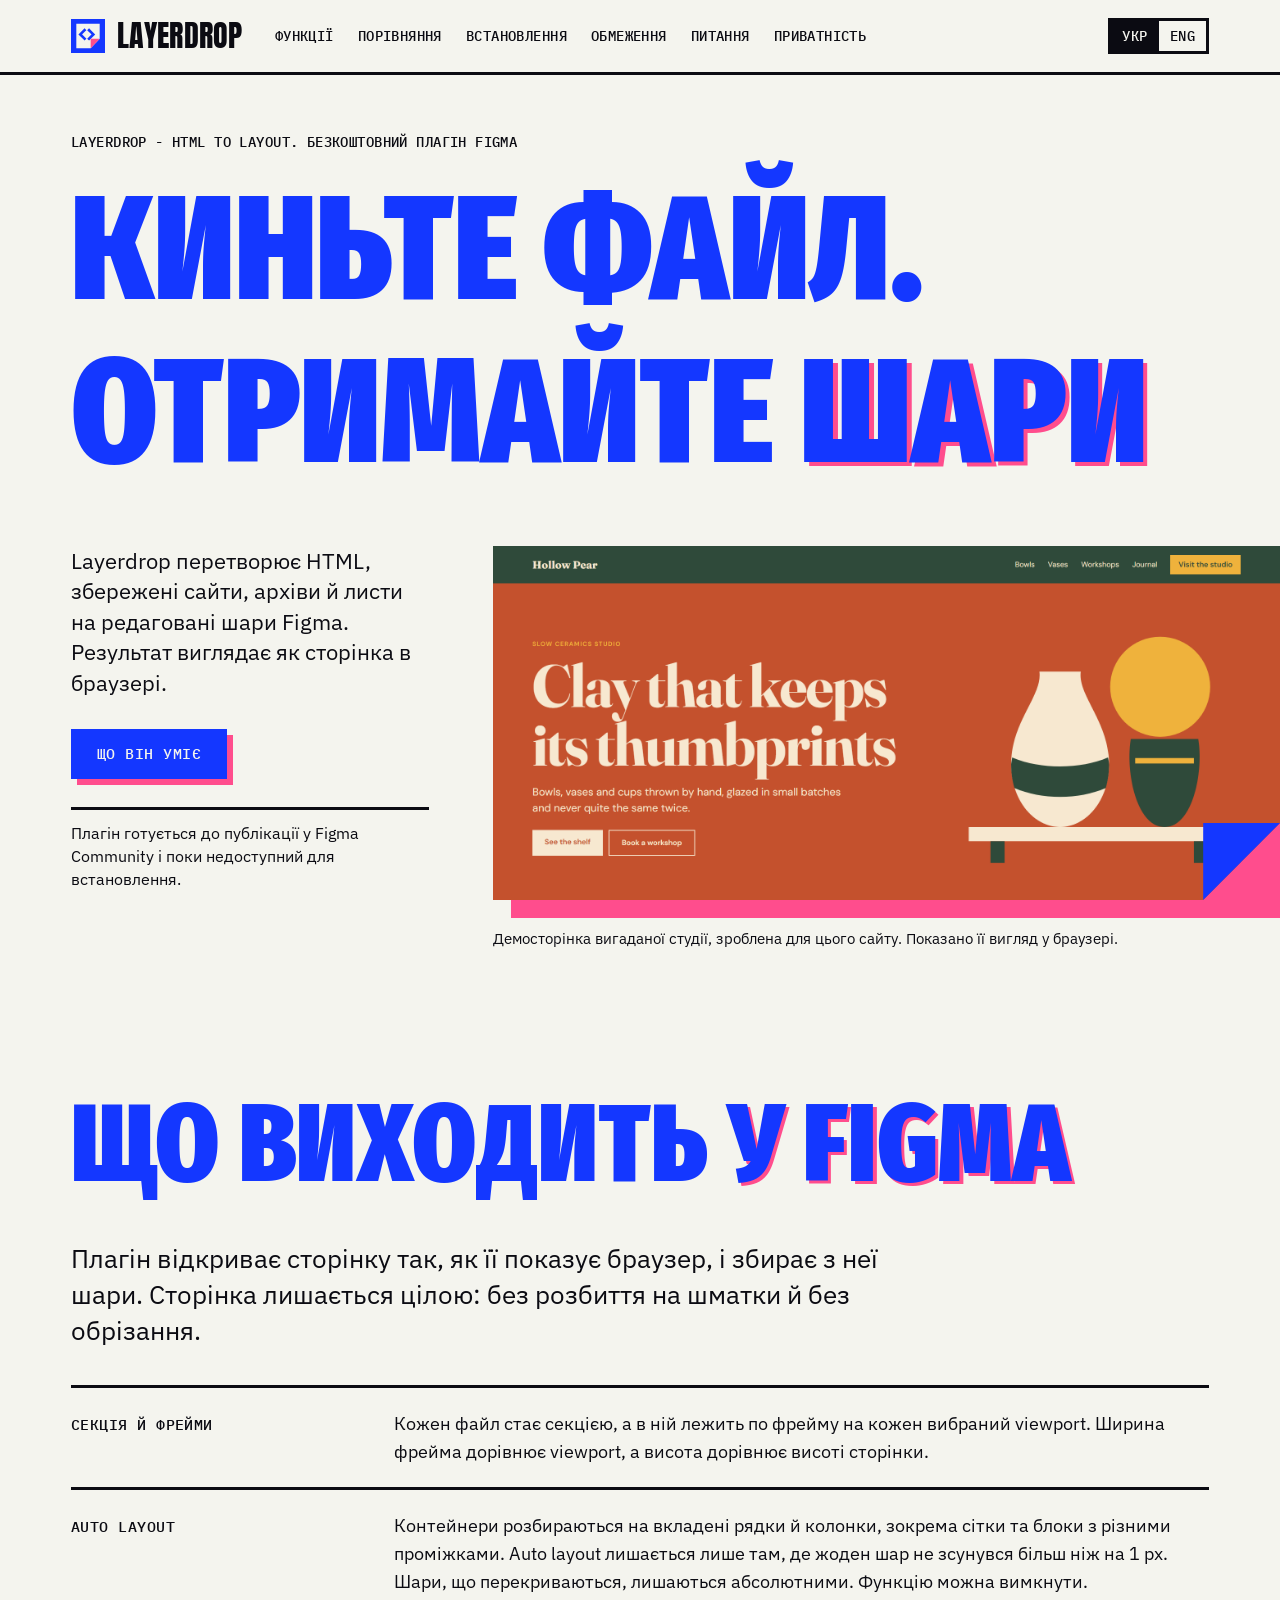
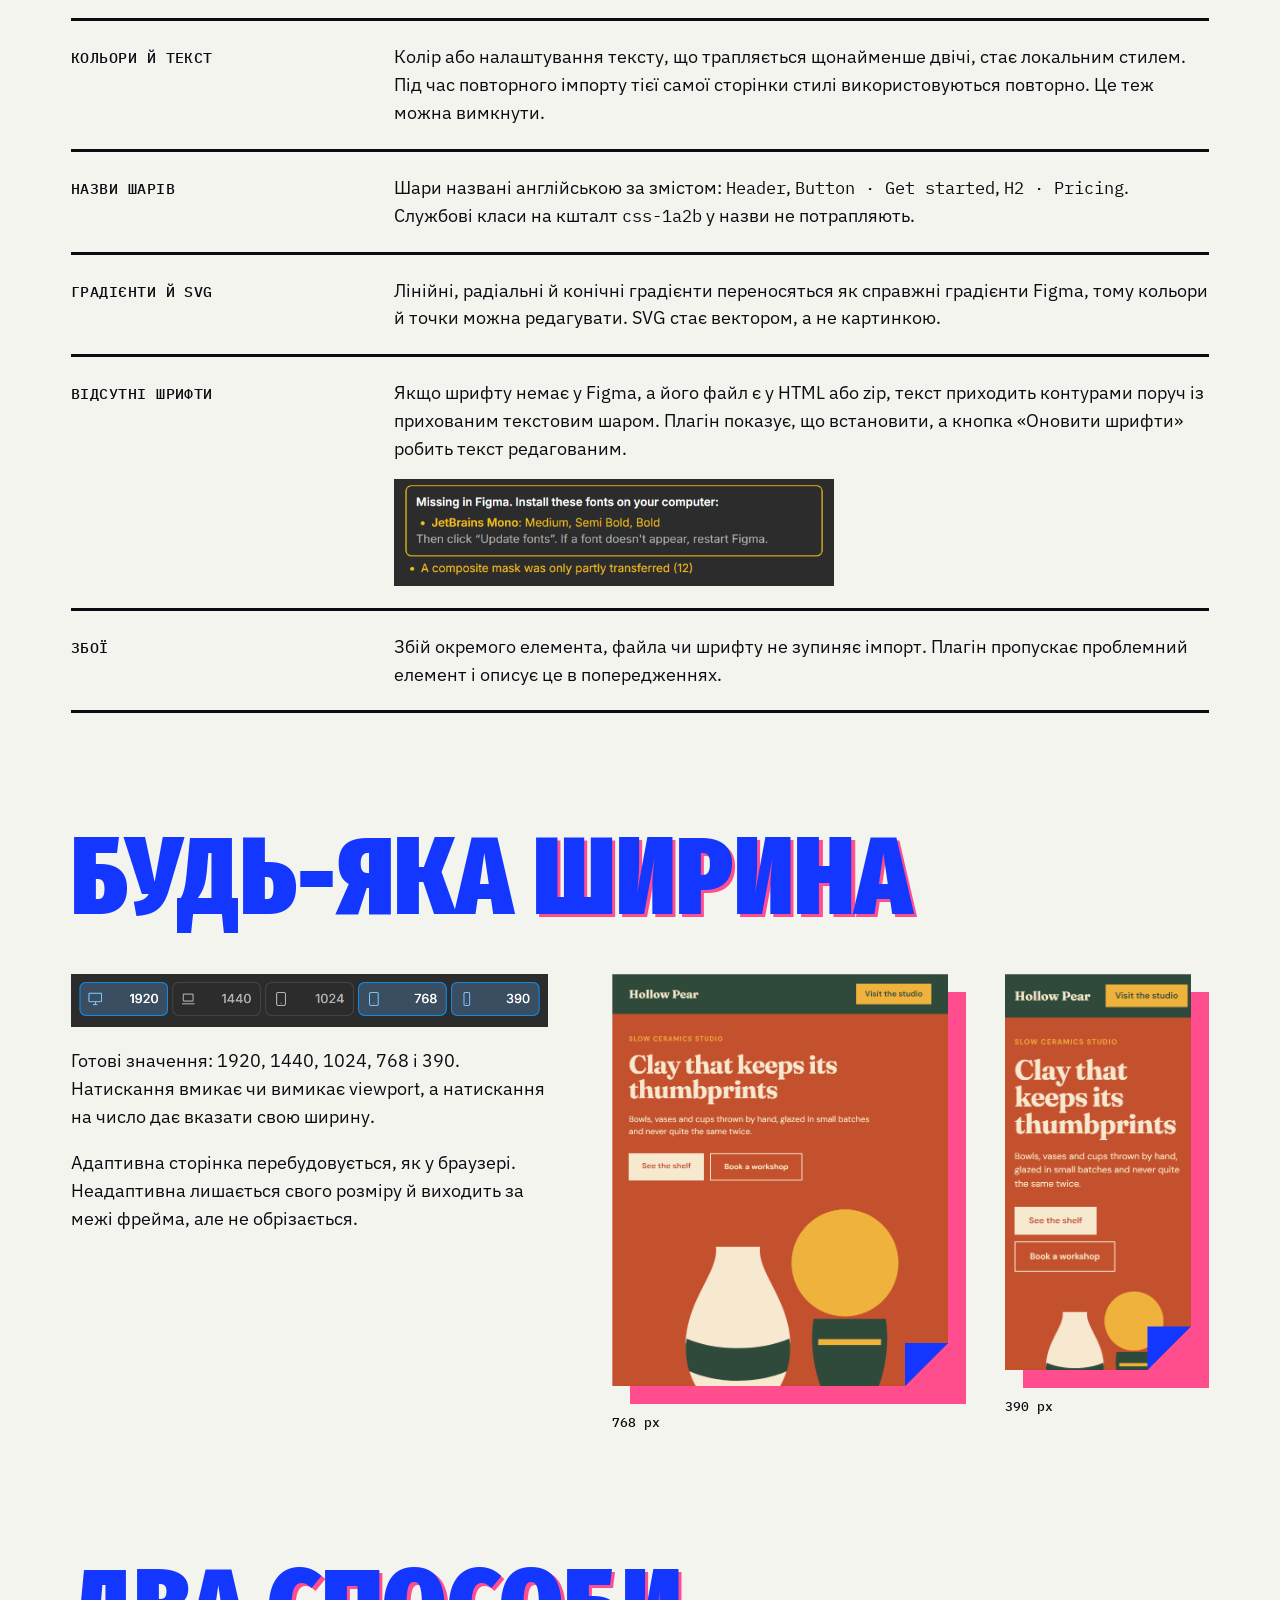
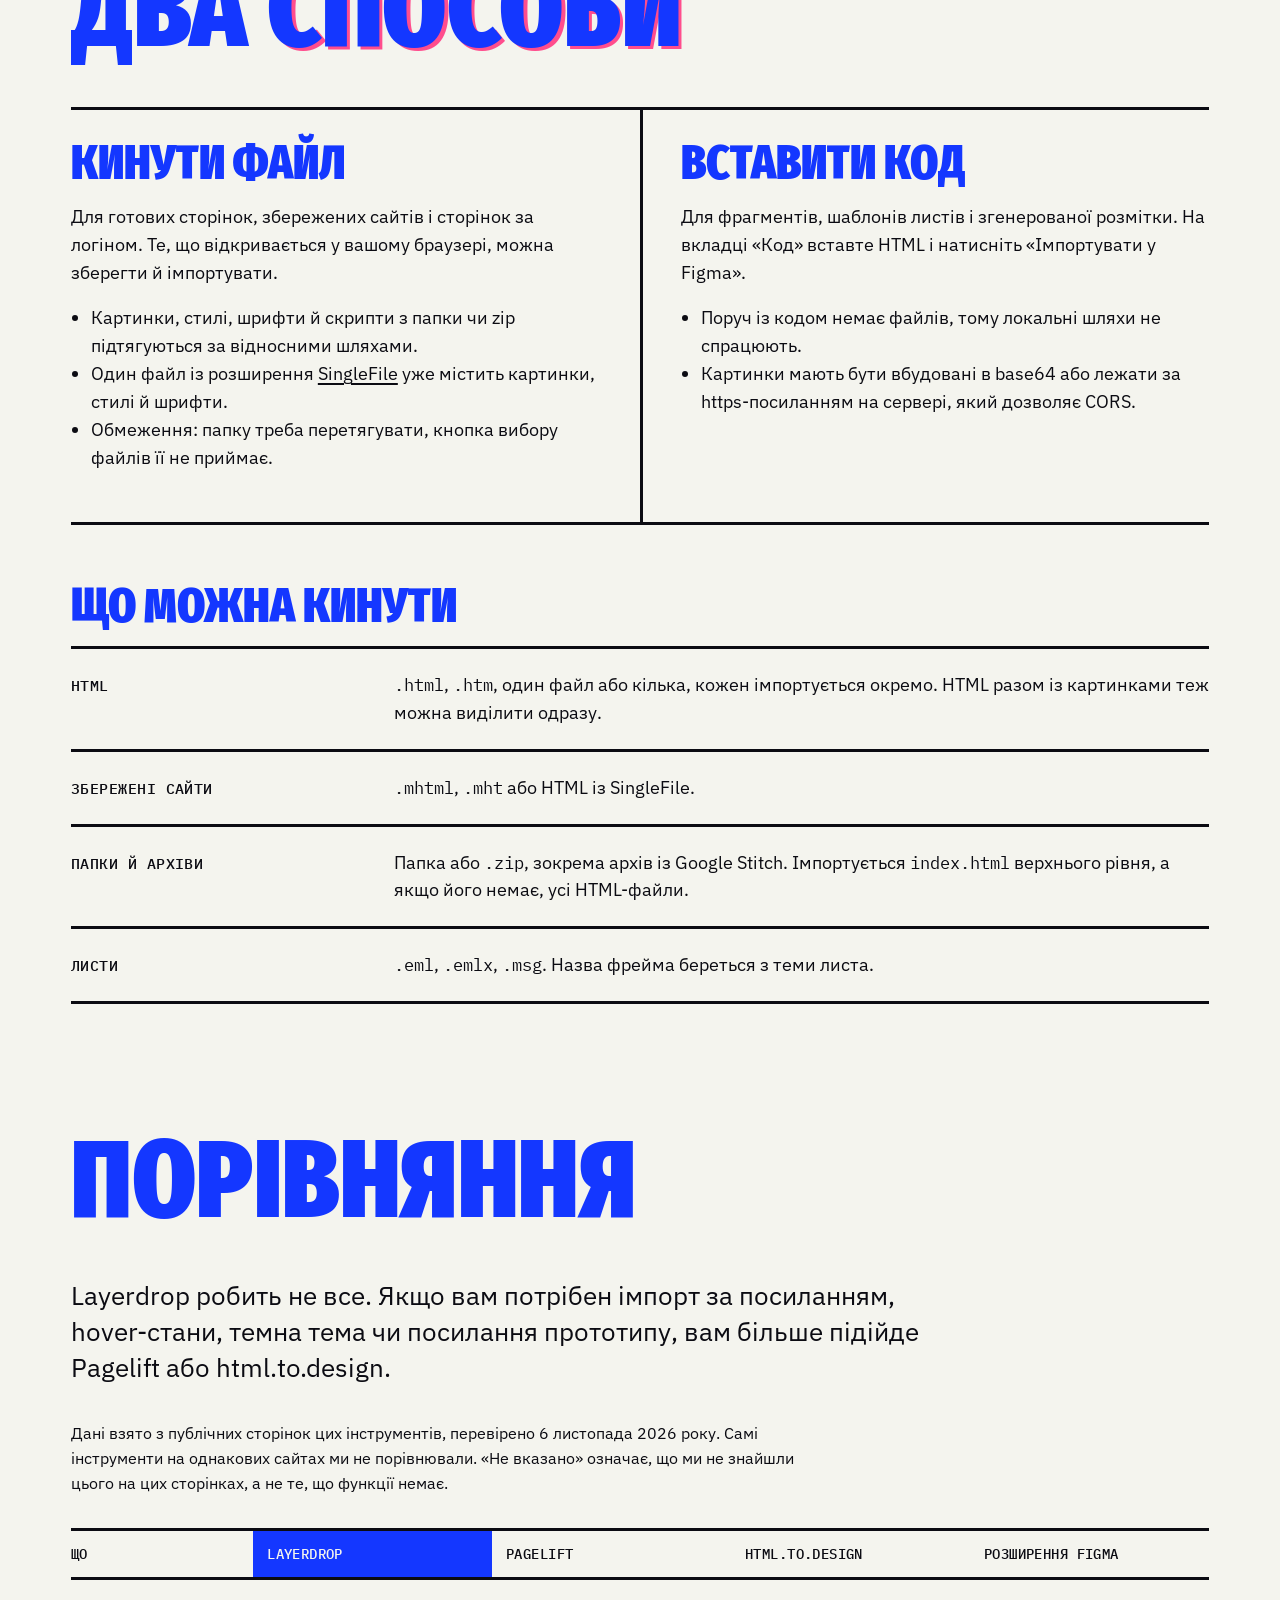
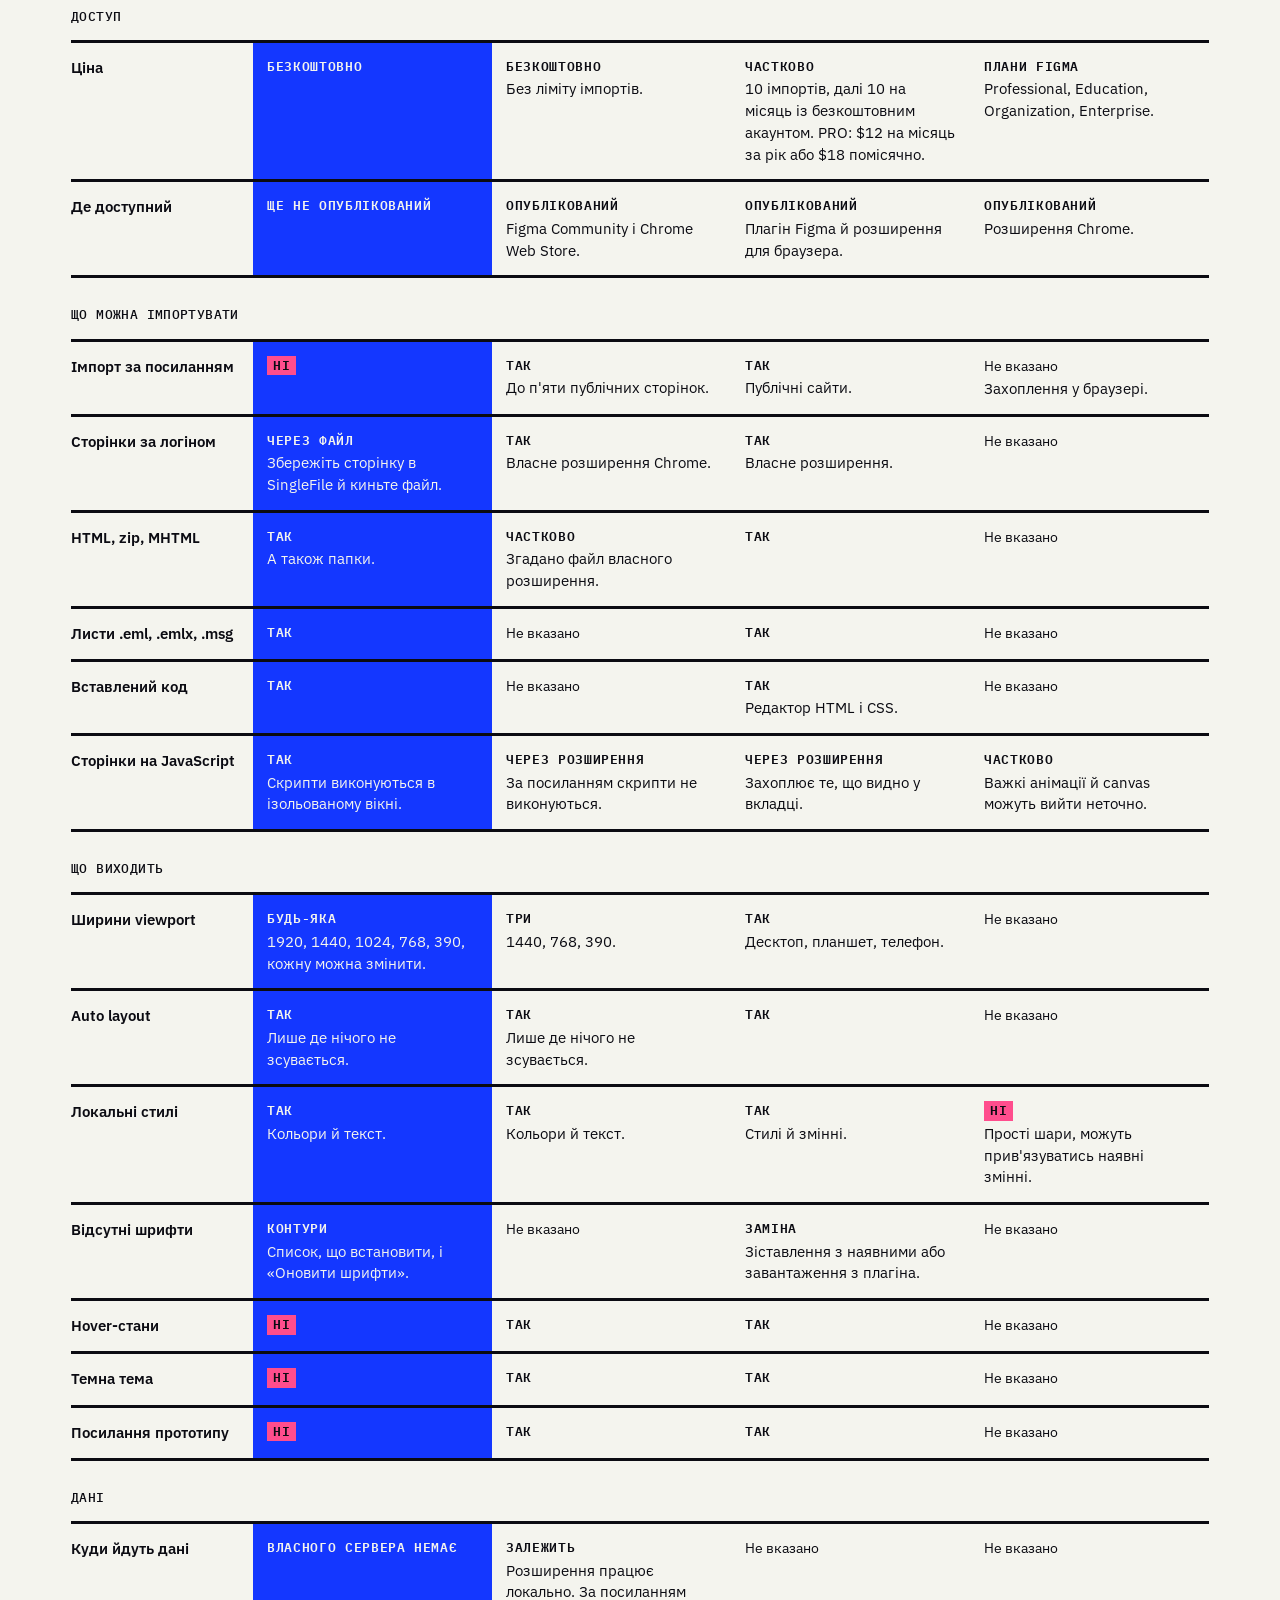
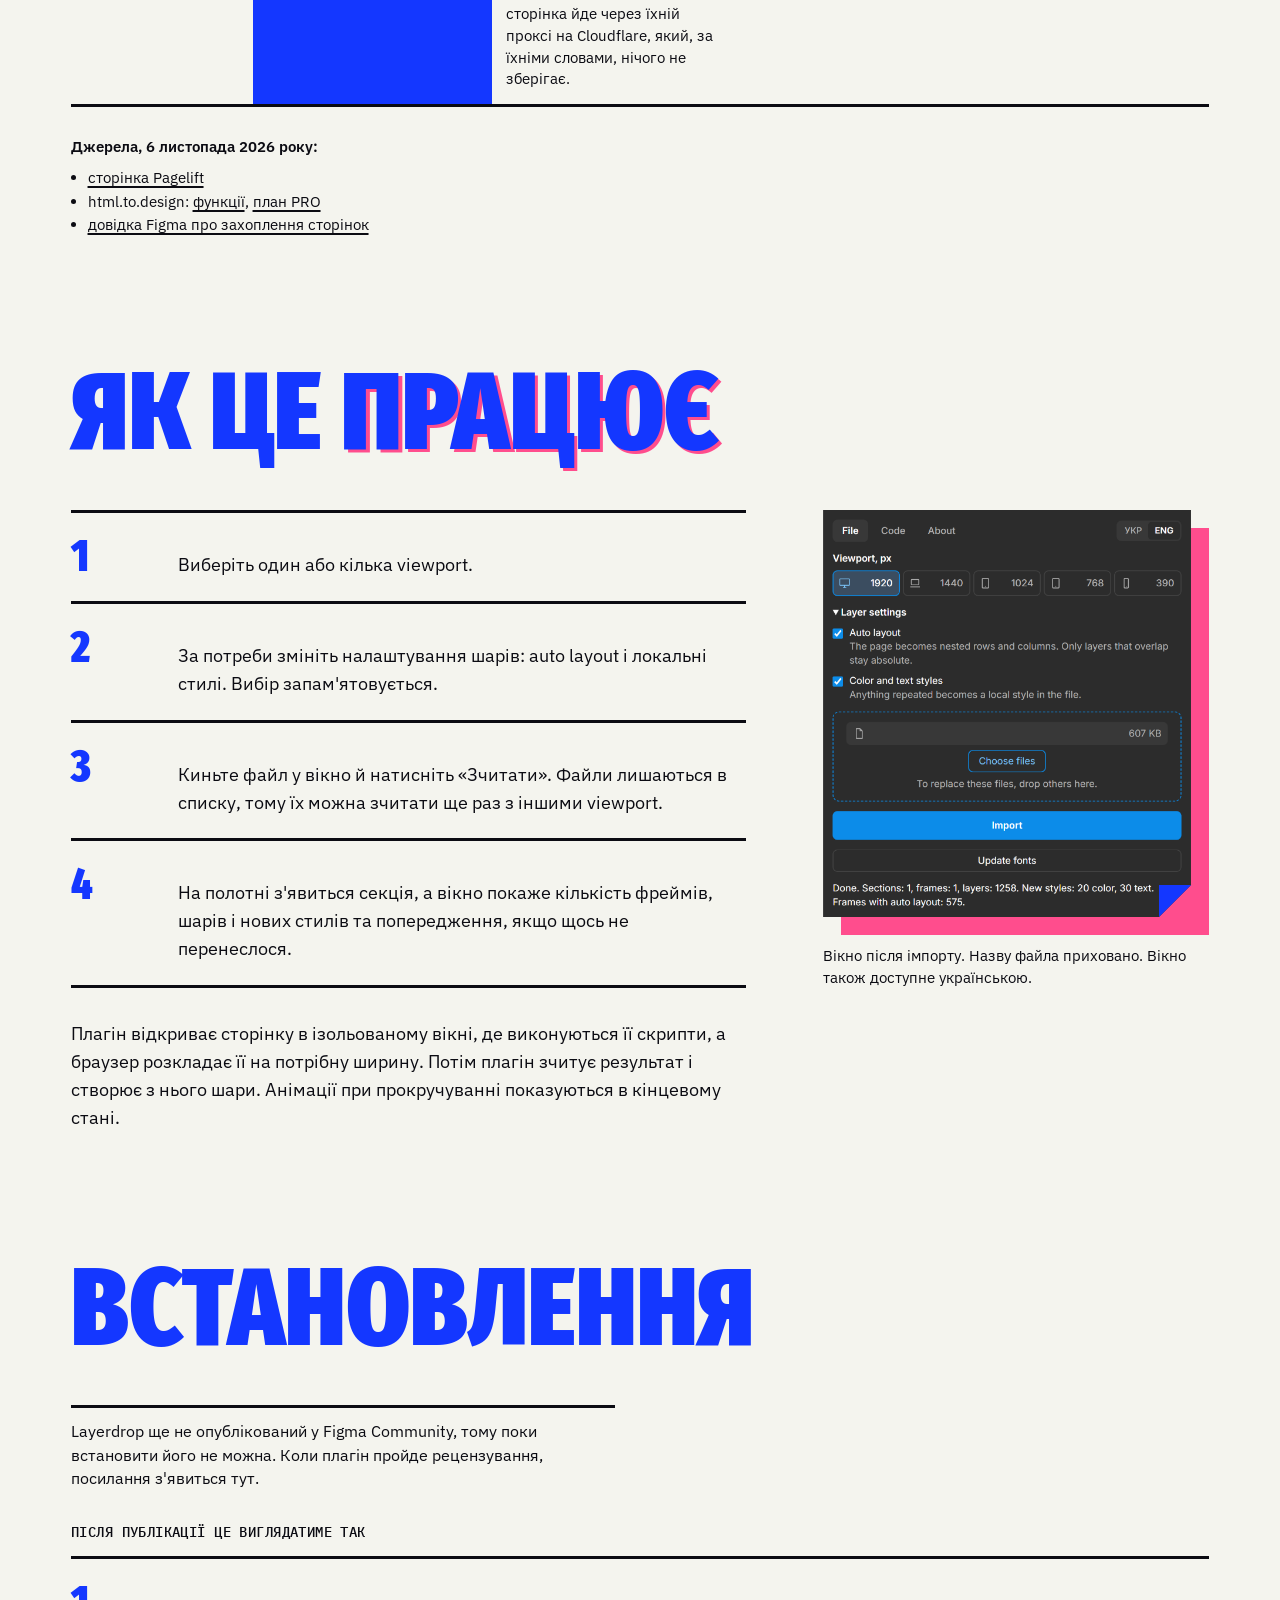
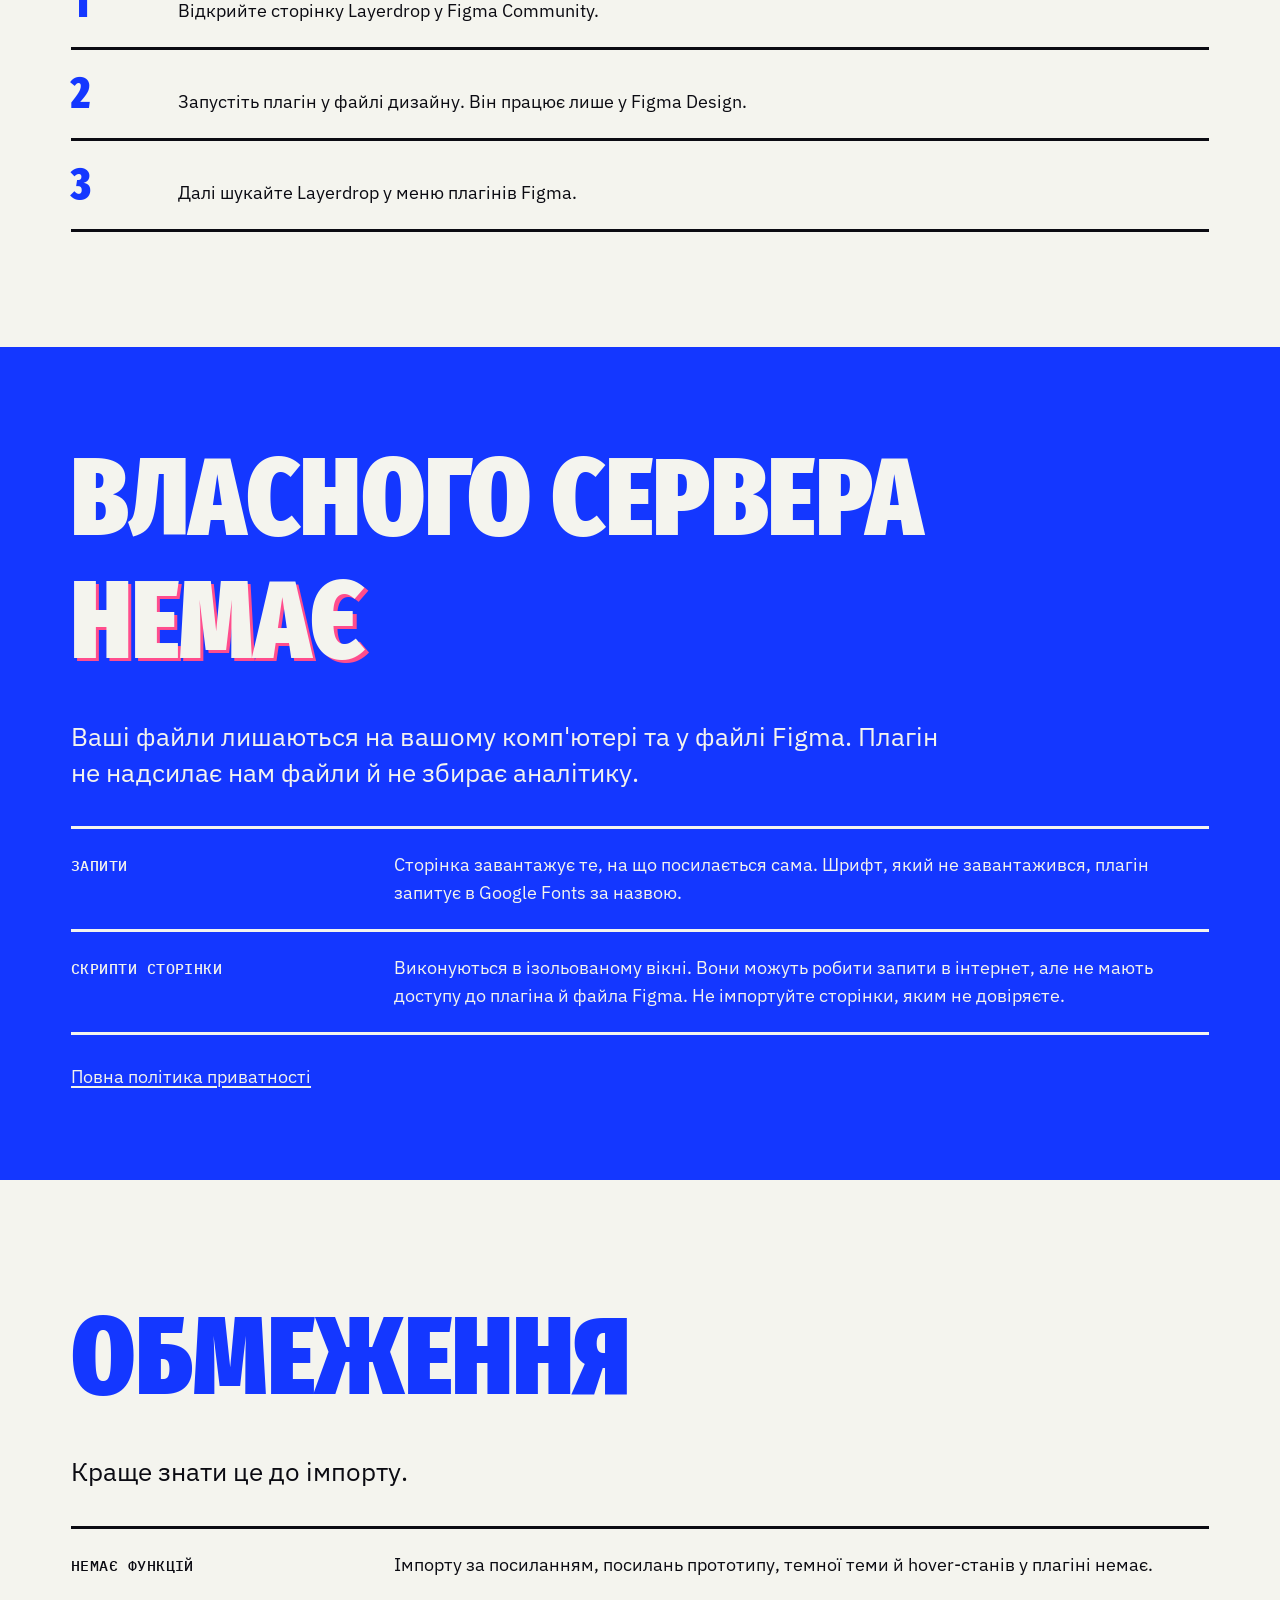
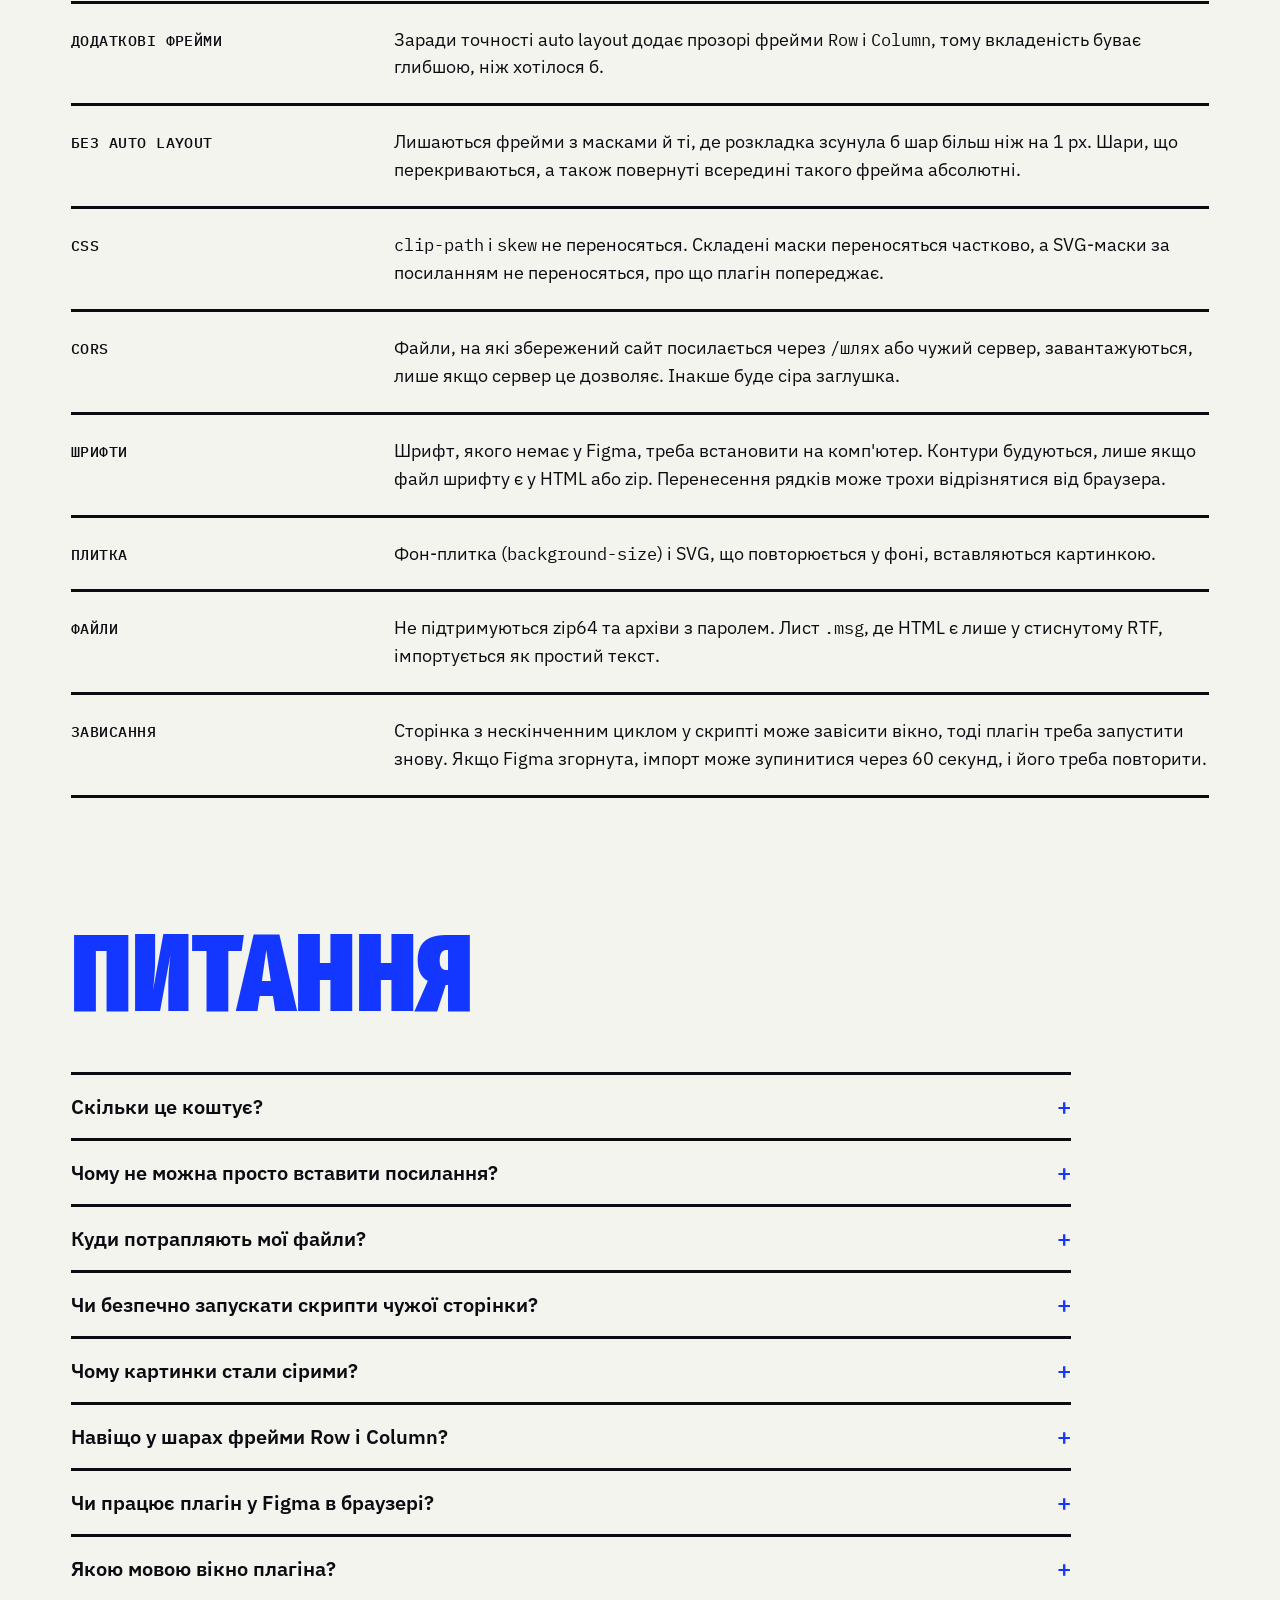
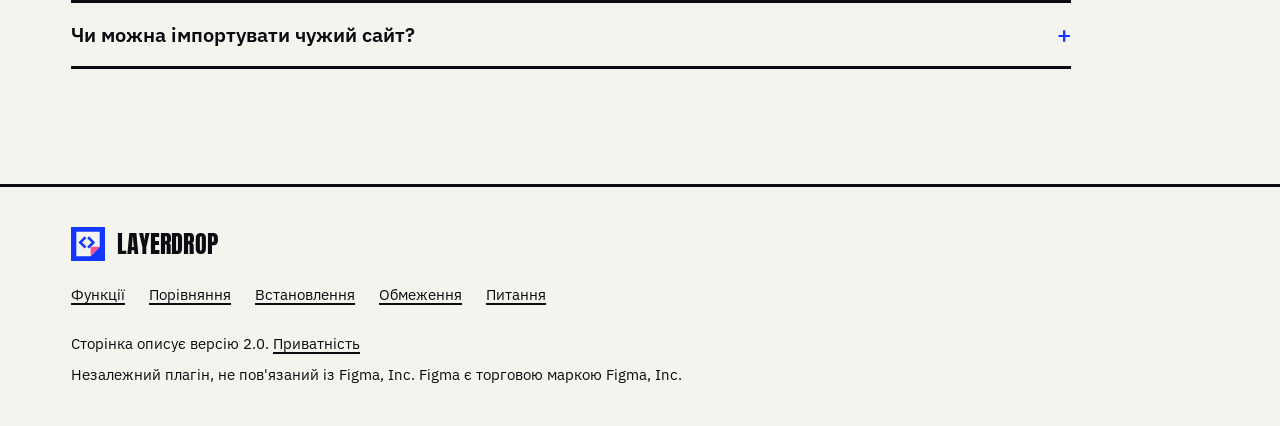
==== index.html @ 6a5d6710 "Publish the Layerdrop website Co-Authored-By: Claude Opus 5.5 <noreply@anthropic.com>" ====
<!doctype html>
<html lang="uk">
<head>
<meta charset="utf-8">
<meta name="viewport" content="width=device-width, initial-scale=1">
<title>Layerdrop - HTML to Layout: плагін Figma, що перетворює HTML і збережені сайти на шари</title>
<meta name="description" content="Безкоштовний плагін Figma: HTML, збережені сайти, zip, папки й листи стають редагованими шарами з auto layout і стилями. Власного сервера немає.">
<link rel="canonical" href="https://ihorbliz.github.io/layerdrop/">
<link rel="alternate" hreflang="uk" href="https://ihorbliz.github.io/layerdrop/">
<link rel="alternate" hreflang="en" href="https://ihorbliz.github.io/layerdrop/en/">
<link rel="alternate" hreflang="x-default" href="https://ihorbliz.github.io/layerdrop/en/">
<meta property="og:type" content="website">
<meta property="og:title" content="Layerdrop - HTML to Layout: HTML і збережені сайти стають шарами Figma">
<meta property="og:description" content="Файли, zip, папки, листи й вставлений код. Редаговані шари, auto layout і стилі. Власного сервера немає.">
<meta property="og:url" content="https://ihorbliz.github.io/layerdrop/">
<meta property="og:image" content="https://ihorbliz.github.io/layerdrop/assets/shots/share-cover.png">
<meta property="og:locale" content="uk_UA">
<meta name="twitter:card" content="summary_large_image">
<meta name="theme-color" content="#F4F4EE">
<link rel="icon" href="assets/icon.svg" type="image/svg+xml">
<link rel="icon" href="assets/icon-128.png" type="image/png">
<link rel="preload" href="assets/fonts/fira-sans-extra-condensed-900-cyrillic.woff2" as="font" type="font/woff2" crossorigin>
<link rel="stylesheet" href="assets/site.css">
<script src="assets/community-link.js" defer></script>
</head>
<body>
<a class="skip" href="#main">До вмісту</a>
<header class="top">
  <a class="logo" href="./"><img src="assets/icon.svg" alt="" width="34" height="34">Layerdrop</a>
  <nav aria-label="Розділи">
    <a href="#features">Функції</a>
    <a href="#compare">Порівняння</a>
    <a href="#install">Встановлення</a>
    <a href="#limits">Обмеження</a>
    <a href="#faq">Питання</a>
    <a href="privacy/">Приватність</a>
  </nav>
  <div class="lang" role="group" aria-label="Мова">
    <span aria-current="true">Укр</span>
    <a href="en/" hreflang="en" lang="en">Eng</a>
  </div>
</header>

<main id="main">
<section class="hero">
  <p class="mono">Layerdrop - HTML to Layout. Безкоштовний плагін Figma</p>
  <h1>Киньте файл.<br>Отримайте <span class="ink2">шари</span></h1>
  <div class="hero-grid">
    <div class="hero-copy">
      <p class="lede">Layerdrop перетворює HTML, збережені сайти, архіви й листи на редаговані шари Figma. Результат виглядає як сторінка в браузері.</p>
      <div class="actions">
        <a class="btn" href="#features" data-community-pending>Що він уміє</a>
        <a class="btn" href="#" data-community-link hidden>Відкрити у Figma Community</a>
      </div>
      <p class="status" data-community-pending>Плагін готується до публікації у Figma Community і поки недоступний для встановлення.</p>
    </div>
    <figure class="hero-shot">
      <div class="sheet"><img src="assets/shots/frame-1920.png" width="1920" height="864" alt="Вигадана демосторінка студії кераміки Hollow Pear на ширині 1920: меню, великий заголовок, кнопки й векторна ілюстрація."></div>
      <figcaption>Демосторінка вигаданої студії, зроблена для цього сайту. Показано її вигляд у браузері.</figcaption>
    </figure>
  </div>
</section>

<section id="features">
  <h2>Що виходить <span class="ink2">у Figma</span></h2>
  <p class="lede">Плагін відкриває сторінку так, як її показує браузер, і збирає з неї шари. Сторінка лишається цілою: без розбиття на шматки й без обрізання.</p>
  <ul class="rows">
    <li><span class="label">Секція й фрейми</span><div class="text">Кожен файл стає секцією, а в ній лежить по фрейму на кожен вибраний viewport. Ширина фрейма дорівнює viewport, а висота дорівнює висоті сторінки.</div></li>
    <li><span class="label">Auto layout</span><div class="text">Контейнери розбираються на вкладені рядки й колонки, зокрема сітки та блоки з різними проміжками. Auto layout лишається лише там, де жоден шар не зсунувся більш ніж на 1 px. Шари, що перекриваються, лишаються абсолютними. Функцію можна вимкнути.</div></li>
    <li><span class="label">Кольори й текст</span><div class="text">Колір або налаштування тексту, що трапляється щонайменше двічі, стає локальним стилем. Під час повторного імпорту тієї самої сторінки стилі використовуються повторно. Це теж можна вимкнути.</div></li>
    <li><span class="label">Назви шарів</span><div class="text">Шари названі англійською за змістом: <code>Header</code>, <code>Button · Get started</code>, <code>H2 · Pricing</code>. Службові класи на кшталт <code>css-1a2b</code> у назви не потрапляють.</div></li>
    <li><span class="label">Градієнти й SVG</span><div class="text">Лінійні, радіальні й конічні градієнти переносяться як справжні градієнти Figma, тому кольори й точки можна редагувати. SVG стає вектором, а не картинкою.</div></li>
    <li><span class="label">Відсутні шрифти</span><div class="text">Якщо шрифту немає у Figma, а його файл є у HTML або zip, текст приходить контурами поруч із прихованим текстовим шаром. Плагін показує, що встановити, а кнопка «Оновити шрифти» робить текст редагованим.
      <img src="assets/shots/fonts-warning.png" width="627" height="152" loading="lazy" alt="Блок у вікні плагіна англійською: у Figma бракує шрифту JetBrains Mono трьох накреслень, після встановлення треба натиснути Update fonts."></div></li>
    <li><span class="label">Збої</span><div class="text">Збій окремого елемента, файла чи шрифту не зупиняє імпорт. Плагін пропускає проблемний елемент і описує це в попередженнях.</div></li>
  </ul>

  <h2 class="subhead">Будь-яка <span class="ink2">ширина</span></h2>
  <div class="widths">
    <div>
      <div class="bar"><img src="assets/shots/viewport-bar.png" width="904" height="100" loading="lazy" alt="Перемикачі viewport у вікні плагіна: 1920, 1440, 1024, 768 і 390."></div>
      <p>Готові значення: 1920, 1440, 1024, 768 і 390. Натискання вмикає чи вимикає viewport, а натискання на число дає вказати свою ширину.</p>
      <p>Адаптивна сторінка перебудовується, як у браузері. Неадаптивна лишається свого розміру й виходить за межі фрейма, але не обрізається.</p>
    </div>
    <div class="viewports">
      <figure>
        <div class="sheet"><img src="assets/shots/frame-768.png" width="768" height="941" loading="lazy" alt="Та сама демосторінка на ширині 768."></div>
        <figcaption>768 px</figcaption>
      </figure>
      <figure>
        <div class="sheet"><img src="assets/shots/frame-390.png" width="390" height="829" loading="lazy" alt="Та сама демосторінка на ширині 390."></div>
        <figcaption>390 px</figcaption>
      </figure>
    </div>
  </div>
</section>

<section id="ways">
  <h2>Два <span class="ink2">способи</span></h2>
  <div class="ways">
    <div>
      <h3>Кинути файл</h3>
      <p>Для готових сторінок, збережених сайтів і сторінок за логіном. Те, що відкривається у вашому браузері, можна зберегти й імпортувати.</p>
      <ul>
        <li>Картинки, стилі, шрифти й скрипти з папки чи zip підтягуються за відносними шляхами.</li>
        <li>Один файл із розширення <a href="https://github.com/gildas-lormeau/SingleFile" rel="noopener">SingleFile</a> уже містить картинки, стилі й шрифти.</li>
        <li>Обмеження: папку треба перетягувати, кнопка вибору файлів її не приймає.</li>
      </ul>
    </div>
    <div>
      <h3>Вставити код</h3>
      <p>Для фрагментів, шаблонів листів і згенерованої розмітки. На вкладці «Код» вставте HTML і натисніть «Імпортувати у Figma».</p>
      <ul>
        <li>Поруч із кодом немає файлів, тому локальні шляхи не спрацюють.</li>
        <li>Картинки мають бути вбудовані в base64 або лежати за https-посиланням на сервері, який дозволяє CORS.</li>
      </ul>
    </div>
  </div>
  <div class="formats">
    <h3>Що можна кинути</h3>
    <ul class="rows">
      <li><span class="label">HTML</span><div class="text"><code>.html</code>, <code>.htm</code>, один файл або кілька, кожен імпортується окремо. HTML разом із картинками теж можна виділити одразу.</div></li>
      <li><span class="label">Збережені сайти</span><div class="text"><code>.mhtml</code>, <code>.mht</code> або HTML із SingleFile.</div></li>
      <li><span class="label">Папки й архіви</span><div class="text">Папка або <code>.zip</code>, зокрема архів із Google Stitch. Імпортується <code>index.html</code> верхнього рівня, а якщо його немає, усі HTML-файли.</div></li>
      <li><span class="label">Листи</span><div class="text"><code>.eml</code>, <code>.emlx</code>, <code>.msg</code>. Назва фрейма береться з теми листа.</div></li>
    </ul>
  </div>
</section>

<section id="compare">
  <h2 id="compare-title">Порівняння</h2>
  <p class="lede">Layerdrop робить не все. Якщо вам потрібен імпорт за посиланням, hover-стани, темна тема чи посилання прототипу, вам більше підійде Pagelift або html.to.design.</p>
  <p class="note">Дані взято з публічних сторінок цих інструментів, перевірено 6 листопада 2026 року. Самі інструменти на однакових сайтах ми не порівнювали. «Не вказано» означає, що ми не знайшли цього на цих сторінках, а не те, що функції немає.</p>
  <a class="table-skip" href="#how">Пропустити таблицю</a>
  <table class="compare" role="table" aria-labelledby="compare-title">
    <thead role="rowgroup">
      <tr role="row">
        <th role="columnheader" scope="col">Що</th>
        <th role="columnheader" scope="col" class="us">Layerdrop</th>
        <th role="columnheader" scope="col">Pagelift</th>
        <th role="columnheader" scope="col">html.to.design</th>
        <th role="columnheader" scope="col">Розширення Figma</th>
      </tr>
    </thead>
    <tbody role="rowgroup">
      <tr role="row" class="group-row"><th role="rowheader" colspan="5" scope="rowgroup" class="group">Доступ</th></tr>
      <tr role="row"><th role="rowheader" scope="row">Ціна</th>
        <td role="cell" class="us" data-label="Layerdrop"><span><b class="v">Безкоштовно</b></span></td>
        <td role="cell" data-label="Pagelift"><span><b class="v">Безкоштовно</b>Без ліміту імпортів.</span></td>
        <td role="cell" data-label="html.to.design"><span><b class="v">Частково</b>10 імпортів, далі 10 на місяць із безкоштовним акаунтом. PRO: $12 на місяць за рік або $18 помісячно.</span></td>
        <td role="cell" data-label="Розшир. Figma"><span><b class="v">Плани Figma</b>Professional, Education, Organization, Enterprise.</span></td></tr>
      <tr role="row"><th role="rowheader" scope="row">Де доступний</th>
        <td role="cell" class="us" data-label="Layerdrop"><span><b class="v">Ще не опублікований</b></span></td>
        <td role="cell" data-label="Pagelift"><span><b class="v">Опублікований</b>Figma Community і Chrome Web Store.</span></td>
        <td role="cell" data-label="html.to.design"><span><b class="v">Опублікований</b>Плагін Figma й розширення для браузера.</span></td>
        <td role="cell" data-label="Розшир. Figma"><span><b class="v">Опублікований</b>Розширення Chrome.</span></td></tr>
    </tbody>
    <tbody role="rowgroup">
      <tr role="row" class="group-row"><th role="rowheader" colspan="5" scope="rowgroup" class="group">Що можна імпортувати</th></tr>
      <tr role="row"><th role="rowheader" scope="row">Імпорт за посиланням</th>
        <td role="cell" class="us" data-label="Layerdrop"><span><b class="v n">Ні</b></span></td>
        <td role="cell" data-label="Pagelift"><span><b class="v">Так</b>До п'яти публічних сторінок.</span></td>
        <td role="cell" data-label="html.to.design"><span><b class="v">Так</b>Публічні сайти.</span></td>
        <td role="cell" data-label="Розшир. Figma"><span><b class="v ns">Не вказано</b>Захоплення у браузері.</span></td></tr>
      <tr role="row" data-unstated="Не вказано: Розшир. Figma"><th role="rowheader" scope="row">Сторінки за логіном</th>
        <td role="cell" class="us" data-label="Layerdrop"><span><b class="v">Через файл</b>Збережіть сторінку в SingleFile й киньте файл.</span></td>
        <td role="cell" data-label="Pagelift"><span><b class="v">Так</b>Власне розширення Chrome.</span></td>
        <td role="cell" data-label="html.to.design"><span><b class="v">Так</b>Власне розширення.</span></td>
        <td role="cell" class="ns-cell" data-label="Розшир. Figma"><span><b class="v ns">Не вказано</b></span></td></tr>
      <tr role="row" data-unstated="Не вказано: Розшир. Figma"><th role="rowheader" scope="row">HTML, zip, MHTML</th>
        <td role="cell" class="us" data-label="Layerdrop"><span><b class="v">Так</b>А також папки.</span></td>
        <td role="cell" data-label="Pagelift"><span><b class="v">Частково</b>Згадано файл власного розширення.</span></td>
        <td role="cell" data-label="html.to.design"><span><b class="v">Так</b></span></td>
        <td role="cell" class="ns-cell" data-label="Розшир. Figma"><span><b class="v ns">Не вказано</b></span></td></tr>
      <tr role="row" data-unstated="Не вказано: Pagelift, Розшир. Figma"><th role="rowheader" scope="row">Листи .eml, .emlx, .msg</th>
        <td role="cell" class="us" data-label="Layerdrop"><span><b class="v">Так</b></span></td>
        <td role="cell" class="ns-cell" data-label="Pagelift"><span><b class="v ns">Не вказано</b></span></td>
        <td role="cell" data-label="html.to.design"><span><b class="v">Так</b></span></td>
        <td role="cell" class="ns-cell" data-label="Розшир. Figma"><span><b class="v ns">Не вказано</b></span></td></tr>
      <tr role="row" data-unstated="Не вказано: Pagelift, Розшир. Figma"><th role="rowheader" scope="row">Вставлений код</th>
        <td role="cell" class="us" data-label="Layerdrop"><span><b class="v">Так</b></span></td>
        <td role="cell" class="ns-cell" data-label="Pagelift"><span><b class="v ns">Не вказано</b></span></td>
        <td role="cell" data-label="html.to.design"><span><b class="v">Так</b>Редактор HTML і CSS.</span></td>
        <td role="cell" class="ns-cell" data-label="Розшир. Figma"><span><b class="v ns">Не вказано</b></span></td></tr>
      <tr role="row"><th role="rowheader" scope="row">Сторінки на JavaScript</th>
        <td role="cell" class="us" data-label="Layerdrop"><span><b class="v">Так</b>Скрипти виконуються в ізольованому вікні.</span></td>
        <td role="cell" data-label="Pagelift"><span><b class="v">Через розширення</b>За посиланням скрипти не виконуються.</span></td>
        <td role="cell" data-label="html.to.design"><span><b class="v">Через розширення</b>Захоплює те, що видно у вкладці.</span></td>
        <td role="cell" data-label="Розшир. Figma"><span><b class="v">Частково</b>Важкі анімації й canvas можуть вийти неточно.</span></td></tr>
    </tbody>
    <tbody role="rowgroup">
      <tr role="row" class="group-row"><th role="rowheader" colspan="5" scope="rowgroup" class="group">Що виходить</th></tr>
      <tr role="row" data-unstated="Не вказано: Розшир. Figma"><th role="rowheader" scope="row">Ширини viewport</th>
        <td role="cell" class="us" data-label="Layerdrop"><span><b class="v">Будь-яка</b>1920, 1440, 1024, 768, 390, кожну можна змінити.</span></td>
        <td role="cell" data-label="Pagelift"><span><b class="v">Три</b>1440, 768, 390.</span></td>
        <td role="cell" data-label="html.to.design"><span><b class="v">Так</b>Десктоп, планшет, телефон.</span></td>
        <td role="cell" class="ns-cell" data-label="Розшир. Figma"><span><b class="v ns">Не вказано</b></span></td></tr>
      <tr role="row" data-unstated="Не вказано: Розшир. Figma"><th role="rowheader" scope="row">Auto layout</th>
        <td role="cell" class="us" data-label="Layerdrop"><span><b class="v">Так</b>Лише де нічого не зсувається.</span></td>
        <td role="cell" data-label="Pagelift"><span><b class="v">Так</b>Лише де нічого не зсувається.</span></td>
        <td role="cell" data-label="html.to.design"><span><b class="v">Так</b></span></td>
        <td role="cell" class="ns-cell" data-label="Розшир. Figma"><span><b class="v ns">Не вказано</b></span></td></tr>
      <tr role="row"><th role="rowheader" scope="row">Локальні стилі</th>
        <td role="cell" class="us" data-label="Layerdrop"><span><b class="v">Так</b>Кольори й текст.</span></td>
        <td role="cell" data-label="Pagelift"><span><b class="v">Так</b>Кольори й текст.</span></td>
        <td role="cell" data-label="html.to.design"><span><b class="v">Так</b>Стилі й змінні.</span></td>
        <td role="cell" data-label="Розшир. Figma"><span><b class="v n">Ні</b>Прості шари, можуть прив'язуватись наявні змінні.</span></td></tr>
      <tr role="row" data-unstated="Не вказано: Pagelift, Розшир. Figma"><th role="rowheader" scope="row">Відсутні шрифти</th>
        <td role="cell" class="us" data-label="Layerdrop"><span><b class="v">Контури</b>Список, що встановити, і «Оновити шрифти».</span></td>
        <td role="cell" class="ns-cell" data-label="Pagelift"><span><b class="v ns">Не вказано</b></span></td>
        <td role="cell" data-label="html.to.design"><span><b class="v">Заміна</b>Зіставлення з наявними або завантаження з плагіна.</span></td>
        <td role="cell" class="ns-cell" data-label="Розшир. Figma"><span><b class="v ns">Не вказано</b></span></td></tr>
      <tr role="row" data-unstated="Не вказано: Розшир. Figma"><th role="rowheader" scope="row">Hover-стани</th>
        <td role="cell" class="us" data-label="Layerdrop"><span><b class="v n">Ні</b></span></td>
        <td role="cell" data-label="Pagelift"><span><b class="v">Так</b></span></td>
        <td role="cell" data-label="html.to.design"><span><b class="v">Так</b></span></td>
        <td role="cell" class="ns-cell" data-label="Розшир. Figma"><span><b class="v ns">Не вказано</b></span></td></tr>
      <tr role="row" data-unstated="Не вказано: Розшир. Figma"><th role="rowheader" scope="row">Темна тема</th>
        <td role="cell" class="us" data-label="Layerdrop"><span><b class="v n">Ні</b></span></td>
        <td role="cell" data-label="Pagelift"><span><b class="v">Так</b></span></td>
        <td role="cell" data-label="html.to.design"><span><b class="v">Так</b></span></td>
        <td role="cell" class="ns-cell" data-label="Розшир. Figma"><span><b class="v ns">Не вказано</b></span></td></tr>
      <tr role="row" data-unstated="Не вказано: Розшир. Figma"><th role="rowheader" scope="row">Посилання прототипу</th>
        <td role="cell" class="us" data-label="Layerdrop"><span><b class="v n">Ні</b></span></td>
        <td role="cell" data-label="Pagelift"><span><b class="v">Так</b></span></td>
        <td role="cell" data-label="html.to.design"><span><b class="v">Так</b></span></td>
        <td role="cell" class="ns-cell" data-label="Розшир. Figma"><span><b class="v ns">Не вказано</b></span></td></tr>
    </tbody>
    <tbody role="rowgroup">
      <tr role="row" class="group-row"><th role="rowheader" colspan="5" scope="rowgroup" class="group">Дані</th></tr>
      <tr role="row" data-unstated="Не вказано: html.to.design, Розшир. Figma"><th role="rowheader" scope="row">Куди йдуть дані</th>
        <td role="cell" class="us" data-label="Layerdrop"><span><b class="v">Власного сервера немає</b></span></td>
        <td role="cell" data-label="Pagelift"><span><b class="v">Залежить</b>Розширення працює локально. За посиланням сторінка йде через їхній проксі на Cloudflare, який, за їхніми словами, нічого не зберігає.</span></td>
        <td role="cell" class="ns-cell" data-label="html.to.design"><span><b class="v ns">Не вказано</b></span></td>
        <td role="cell" class="ns-cell" data-label="Розшир. Figma"><span><b class="v ns">Не вказано</b></span></td></tr>
    </tbody>
  </table>
  <div class="sources">
    <b>Джерела, 6 листопада 2026 року:</b>
    <ul>
      <li><a href="https://sidag45.github.io/pagelift/" rel="noopener">сторінка Pagelift</a></li>
      <li>html.to.design: <a href="https://html.to.design/docs/free-features/" rel="noopener">функції</a>, <a href="https://html.to.design/docs/pro-plan/" rel="noopener">план PRO</a></li>
      <li><a href="https://help.figma.com/hc/en-us/articles/40826832449303-Turn-coded-screens-into-editable-design-layers" rel="noopener">довідка Figma про захоплення сторінок</a></li>
    </ul>
  </div>
</section>

<section id="how">
  <h2>Як це <span class="ink2">працює</span></h2>
  <div class="how">
    <div>
      <ol class="rows steps">
        <li><span class="num">1</span><div class="text">Виберіть один або кілька viewport.</div></li>
        <li><span class="num">2</span><div class="text">За потреби змініть налаштування шарів: auto layout і локальні стилі. Вибір запам'ятовується.</div></li>
        <li><span class="num">3</span><div class="text">Киньте файл у вікно й натисніть «Зчитати». Файли лишаються в списку, тому їх можна зчитати ще раз з іншими viewport.</div></li>
        <li><span class="num">4</span><div class="text">На полотні з'явиться секція, а вікно покаже кількість фреймів, шарів і нових стилів та попередження, якщо щось не перенеслося.</div></li>
      </ol>
      <p class="after">Плагін відкриває сторінку в ізольованому вікні, де виконуються її скрипти, а браузер розкладає її на потрібну ширину. Потім плагін зчитує результат і створює з нього шари. Анімації при прокручуванні показуються в кінцевому стані.</p>
    </div>
    <figure>
      <div class="sheet window-sheet"><img src="assets/shots/window.png" width="627" height="694" loading="lazy" alt="Вікно плагіна англійською: перемикачі viewport, блок налаштувань шарів, вибраний файл, кнопка імпорту й підсумок із кількістю шарів і стилів."></div>
      <figcaption>Вікно після імпорту. Назву файла приховано. Вікно також доступне українською.</figcaption>
    </figure>
  </div>
</section>

<section id="install">
  <h2>Встановлення</h2>
  <p class="status gap-b" data-community-pending>Layerdrop ще не опублікований у Figma Community, тому поки встановити його не можна. Коли плагін пройде рецензування, посилання з'явиться тут.</p>
  <p class="gap-b" data-community-link hidden><a class="btn" href="#" data-community-link hidden>Відкрити у Figma Community</a></p>
  <p class="mono pending-label" data-community-pending>Після публікації це виглядатиме так</p>
  <ol class="rows steps">
    <li><span class="num">1</span><div class="text">Відкрийте сторінку Layerdrop у Figma Community.</div></li>
    <li><span class="num">2</span><div class="text">Запустіть плагін у файлі дизайну. Він працює лише у Figma Design.</div></li>
    <li><span class="num">3</span><div class="text">Далі шукайте Layerdrop у меню плагінів Figma.</div></li>
  </ol>
</section>

<div class="band" id="privacy">
  <h2>Власного сервера <span class="ink2">немає</span></h2>
  <p class="lede">Ваші файли лишаються на вашому комп'ютері та у файлі Figma. Плагін не надсилає нам файли й не збирає аналітику.</p>
  <ul class="rows">
    <li><span class="label">Запити</span><div class="text">Сторінка завантажує те, на що посилається сама. Шрифт, який не завантажився, плагін запитує в Google Fonts за назвою.</div></li>
    <li><span class="label">Скрипти сторінки</span><div class="text">Виконуються в ізольованому вікні. Вони можуть робити запити в інтернет, але не мають доступу до плагіна й файла Figma. Не імпортуйте сторінки, яким не довіряєте.</div></li>
  </ul>
  <p class="privacy-link"><a href="privacy/">Повна політика приватності</a></p>
</div>

<section id="limits">
  <h2>Обмеження</h2>
  <p class="lede">Краще знати це до імпорту.</p>
  <ul class="rows">
    <li><span class="label">Немає функцій</span><div class="text">Імпорту за посиланням, посилань прототипу, темної теми й hover-станів у плагіні немає.</div></li>
    <li><span class="label">Додаткові фрейми</span><div class="text">Заради точності auto layout додає прозорі фрейми <code>Row</code> і <code>Column</code>, тому вкладеність буває глибшою, ніж хотілося б.</div></li>
    <li><span class="label">Без auto layout</span><div class="text">Лишаються фрейми з масками й ті, де розкладка зсунула б шар більш ніж на 1 px. Шари, що перекриваються, а також повернуті всередині такого фрейма абсолютні.</div></li>
    <li><span class="label">CSS</span><div class="text"><code>clip-path</code> і <code>skew</code> не переносяться. Складені маски переносяться частково, а SVG-маски за посиланням не переносяться, про що плагін попереджає.</div></li>
    <li><span class="label">CORS</span><div class="text">Файли, на які збережений сайт посилається через <code>/шлях</code> або чужий сервер, завантажуються, лише якщо сервер це дозволяє. Інакше буде сіра заглушка.</div></li>
    <li><span class="label">Шрифти</span><div class="text">Шрифт, якого немає у Figma, треба встановити на комп'ютер. Контури будуються, лише якщо файл шрифту є у HTML або zip. Перенесення рядків може трохи відрізнятися від браузера.</div></li>
    <li><span class="label">Плитка</span><div class="text">Фон-плитка (<code>background-size</code>) і SVG, що повторюється у фоні, вставляються картинкою.</div></li>
    <li><span class="label">Файли</span><div class="text">Не підтримуються zip64 та архіви з паролем. Лист <code>.msg</code>, де HTML є лише у стиснутому RTF, імпортується як простий текст.</div></li>
    <li><span class="label">Зависання</span><div class="text">Сторінка з нескінченним циклом у скрипті може завісити вікно, тоді плагін треба запустити знову. Якщо Figma згорнута, імпорт може зупинитися через 60 секунд, і його треба повторити.</div></li>
  </ul>
</section>

<section id="faq">
  <h2>Питання</h2>
  <div class="faq">
    <details><summary>Скільки це коштує?</summary><div>Layerdrop безкоштовний, платної версії немає.</div></details>
    <details><summary>Чому не можна просто вставити посилання?</summary><div>Браузер не дозволяє плагіну читати чужі сайти напряму, тому для цього потрібен сервер-посередник. У Layerdrop сервера немає. Натомість збережіть сторінку через SingleFile і киньте файл: скрипти вже відпрацювали, а за логіном така сторінка теж зберігається.</div></details>
    <details><summary>Куди потрапляють мої файли?</summary><div>Вони нікуди не надсилаються, бо сервера в плагіна немає. Запити робить лише сама сторінка і, для шрифту, що не завантажився, плагін до Google Fonts. Докладно описано в <a href="privacy/">політиці приватності</a>.</div></details>
    <details><summary>Чи безпечно запускати скрипти чужої сторінки?</summary><div>Сторінка працює в ізольованому вікні й не має доступу до плагіна та файла Figma. Але скрипти можуть робити свої запити в інтернет, а нескінченний цикл може завісити вікно. Не імпортуйте сторінки, яким не довіряєте.</div></details>
    <details><summary>Чому картинки стали сірими?</summary><div>Плагін не зміг отримати файл: поруч немає папки або сервер не дозволяє CORS. Киньте папку чи zip або збережіть сторінку через SingleFile, яке вшиває картинки у файл.</div></details>
    <details><summary>Навіщо у шарах фрейми Row і Column?</summary><div>Вони утримують елементи на місці, коли сітку чи блоки з різними проміжками розбито на вкладені рядки й колонки. Якщо вони заважають, вимкніть auto layout у налаштуваннях шарів.</div></details>
    <details><summary>Чи працює плагін у Figma в браузері?</summary><div>Поки ми запускали його лише в застосунку Figma для комп'ютера. Відповідь уточнимо після публікації.</div></details>
    <details><summary>Якою мовою вікно плагіна?</summary><div>Українською й англійською, перемикач угорі вікна. Назви шарів і сповіщення на полотні завжди англійською, а текст зі сторінки не перекладається.</div></details>
    <details><summary>Чи можна імпортувати чужий сайт?</summary><div>Технічно плагін імпортує те, що ви можете відкрити. Чи маєте ви на це право, залежить від сайту й мети. Поважайте авторські права й торгові марки.</div></details>
  </div>
</section>
</main>

<footer>
  <a class="logo" href="./"><img src="assets/icon.svg" alt="" width="28" height="28">Layerdrop</a>
  <nav aria-label="Розділи"><a href="#features">Функції</a><a href="#compare">Порівняння</a><a href="#install">Встановлення</a><a href="#limits">Обмеження</a><a href="#faq">Питання</a></nav>
  <p>Сторінка описує версію 2.0. <a href="privacy/">Приватність</a></p>
  <p>Незалежний плагін, не пов'язаний із Figma, Inc. Figma є торговою маркою Figma, Inc.</p>
</footer>
</body>
</html>
---- assets/site.css ----
/* Fonts are served from this site. Licences: fonts/OFL-*.txt */
@font-face { font-family: "Anton"; font-style: normal; font-weight: 400; font-display: swap; src: url("fonts/anton-400-latin.woff2") format("woff2"); unicode-range: U+0000-00FF, U+0131, U+0152-0153, U+02BB-02BC, U+02C6, U+02DA, U+02DC, U+0304, U+0308, U+0329, U+2000-206F, U+20AC, U+2122, U+2191, U+2193, U+2212, U+2215, U+FEFF, U+FFFD; }
@font-face { font-family: "Fira Sans Extra Condensed"; font-style: normal; font-weight: 900; font-display: swap; src: url("fonts/fira-sans-extra-condensed-900-cyrillic.woff2") format("woff2"); unicode-range: U+0301, U+0400-045F, U+0490-0491, U+04B0-04B1, U+2116; }
@font-face { font-family: "Fira Sans Extra Condensed"; font-style: normal; font-weight: 900; font-display: swap; src: url("fonts/fira-sans-extra-condensed-900-latin.woff2") format("woff2"); unicode-range: U+0000-00FF, U+0131, U+0152-0153, U+02BB-02BC, U+02C6, U+02DA, U+02DC, U+0304, U+0308, U+0329, U+2000-206F, U+20AC, U+2122, U+2191, U+2193, U+2212, U+2215, U+FEFF, U+FFFD; }
@font-face { font-family: "IBM Plex Mono"; font-style: normal; font-weight: 400; font-display: swap; src: url("fonts/ibm-plex-mono-400-cyrillic.woff2") format("woff2"); unicode-range: U+0301, U+0400-045F, U+0490-0491, U+04B0-04B1, U+2116; }
@font-face { font-family: "IBM Plex Mono"; font-style: normal; font-weight: 400; font-display: swap; src: url("fonts/ibm-plex-mono-400-latin.woff2") format("woff2"); unicode-range: U+0000-00FF, U+0131, U+0152-0153, U+02BB-02BC, U+02C6, U+02DA, U+02DC, U+0304, U+0308, U+0329, U+2000-206F, U+20AC, U+2122, U+2191, U+2193, U+2212, U+2215, U+FEFF, U+FFFD; }
@font-face { font-family: "IBM Plex Mono"; font-style: normal; font-weight: 500; font-display: swap; src: url("fonts/ibm-plex-mono-500-cyrillic.woff2") format("woff2"); unicode-range: U+0301, U+0400-045F, U+0490-0491, U+04B0-04B1, U+2116; }
@font-face { font-family: "IBM Plex Mono"; font-style: normal; font-weight: 500; font-display: swap; src: url("fonts/ibm-plex-mono-500-latin.woff2") format("woff2"); unicode-range: U+0000-00FF, U+0131, U+0152-0153, U+02BB-02BC, U+02C6, U+02DA, U+02DC, U+0304, U+0308, U+0329, U+2000-206F, U+20AC, U+2122, U+2191, U+2193, U+2212, U+2215, U+FEFF, U+FFFD; }
@font-face { font-family: "IBM Plex Mono"; font-style: normal; font-weight: 600; font-display: swap; src: url("fonts/ibm-plex-mono-600-cyrillic.woff2") format("woff2"); unicode-range: U+0301, U+0400-045F, U+0490-0491, U+04B0-04B1, U+2116; }
@font-face { font-family: "IBM Plex Mono"; font-style: normal; font-weight: 600; font-display: swap; src: url("fonts/ibm-plex-mono-600-latin.woff2") format("woff2"); unicode-range: U+0000-00FF, U+0131, U+0152-0153, U+02BB-02BC, U+02C6, U+02DA, U+02DC, U+0304, U+0308, U+0329, U+2000-206F, U+20AC, U+2122, U+2191, U+2193, U+2212, U+2215, U+FEFF, U+FFFD; }
@font-face { font-family: "IBM Plex Sans"; font-style: normal; font-weight: 400 600; font-display: swap; src: url("fonts/ibm-plex-sans-cyrillic.woff2") format("woff2"); unicode-range: U+0301, U+0400-045F, U+0490-0491, U+04B0-04B1, U+2116; }
@font-face { font-family: "IBM Plex Sans"; font-style: normal; font-weight: 400 600; font-display: swap; src: url("fonts/ibm-plex-sans-latin.woff2") format("woff2"); unicode-range: U+0000-00FF, U+0131, U+0152-0153, U+02BB-02BC, U+02C6, U+02DA, U+02DC, U+0304, U+0308, U+0329, U+2000-206F, U+20AC, U+2122, U+2191, U+2193, U+2212, U+2215, U+FEFF, U+FFFD; }

:root {
  --blue: #1437FF;
  --pink: #FF4D8D;
  --paper: #F4F4EE;
  --ink: #0B0B12;
  --gutter: clamp(16px, 5.55vw, 80px);
  --display: Anton, "Fira Sans Extra Condensed", Impact, sans-serif;
  --display-weight: 400;
  --sans: "IBM Plex Sans", system-ui, sans-serif;
  --mono: "IBM Plex Mono", ui-monospace, monospace;
  color-scheme: light;
}

/* Anton has no Cyrillic, so Ukrainian headings use the closest heavy condensed face. */
html[lang="uk"] {
  --display: "Fira Sans Extra Condensed", Impact, sans-serif;
  --display-weight: 900;
}
html[lang="uk"] h1 { font-size: clamp(58px, 11.6vw, 190px); line-height: 1.1; }
html[lang="uk"] h2 { line-height: 1.12; }

* { box-sizing: border-box; }
html { scroll-behavior: smooth; -webkit-text-size-adjust: 100%; }
body {
  margin: 0;
  background: var(--paper);
  color: var(--ink);
  font: 400 18px/1.55 var(--sans);
  overflow-x: clip;
  overflow-wrap: break-word;
}
img { display: block; max-width: 100%; height: auto; }
a { color: inherit; text-decoration-thickness: 2px; text-underline-offset: 3px; }
a:hover { color: var(--blue); }
:focus-visible { outline: 3px solid var(--ink); outline-offset: 3px; }
.band :focus-visible { outline-color: var(--paper); }
code { font: 400 .92em var(--mono); white-space: nowrap; }
p { margin: 0 0 1em; }
p:last-child { margin-bottom: 0; }

.skip {
  position: absolute; left: -999px; top: 0; z-index: 2;
  background: var(--ink); color: var(--paper); padding: 12px 16px;
}
.skip:focus { left: 0; color: var(--paper); }

.mono {
  font: 500 14px/1.45 var(--mono);
  letter-spacing: .03em;
  text-transform: uppercase;
}

h1, h2, h3 { margin: 0; font-weight: var(--display-weight); text-transform: uppercase; color: var(--blue); }
h1, h2 { font-family: var(--display); letter-spacing: .005em; }
h1 { font-size: clamp(64px, 14.2vw, 232px); line-height: .98; }
h2 { font-size: clamp(50px, 8.6vw, 132px); line-height: 1; margin-bottom: .32em; }
h3 { font: 600 22px/1.3 var(--sans); text-transform: none; color: var(--ink); }

/* The second ink, slightly out of register. Blue keeps the word readable. */
.ink2 { text-shadow: max(.03em, 2.5px) max(.03em, 2.5px) 0 var(--pink); }

/* Header */
.top {
  display: flex; flex-wrap: wrap; align-items: center; gap: 12px 32px;
  padding: 18px var(--gutter);
  border-bottom: 3px solid var(--ink);
}
.logo {
  display: inline-flex; align-items: center; gap: 12px;
  font: 400 30px/1 Anton, Impact, sans-serif;
  letter-spacing: .01em; text-transform: uppercase; text-decoration: none;
  color: var(--ink);
}
.logo img { width: 34px; height: 34px; }
.top nav { display: flex; flex-wrap: wrap; gap: 4px 24px; margin-right: auto; }
.top nav a, .lang a, .lang span { font: 500 14px/1.45 var(--mono); letter-spacing: .03em; text-transform: uppercase; }
.top nav a { text-decoration: none; padding: 6px 0; }
.top nav a:hover { text-decoration: underline; }
.top nav a[aria-current] { text-decoration: underline; text-decoration-thickness: 3px; }
.lang a:focus-visible { outline-offset: -6px; }
.faq summary:focus-visible { outline-offset: -3px; }
.lang { display: flex; gap: 0; border: 3px solid var(--ink); }
.lang a, .lang span { padding: 5px 11px; text-decoration: none; }
.lang span { background: var(--ink); color: var(--paper); }

/* Sections */
section, .page { padding: clamp(64px, 9vw, 136px) var(--gutter) 0; }
.lede { font-size: clamp(20px, 2vw, 26px); line-height: 1.4; max-width: 34em; margin-bottom: 1.4em; }
.body-text { max-width: 44em; }
.note { font-size: 16px; max-width: 48em; }

/* Hero */
.hero { padding-top: clamp(32px, 4.4vw, 64px); overflow-x: clip; padding-bottom: 18px; }
.hero .mono { margin-bottom: 16px; }
.hero-grid {
  display: grid;
  grid-template-columns: minmax(300px, 4fr) 8fr;
  gap: clamp(32px, 5vw, 72px);
  margin-top: clamp(32px, 4vw, 56px);
  align-items: start;
}
.hero-copy .lede { font-size: clamp(20px, 1.7vw, 24px); }
.hero-shot { margin: 0 calc(-1 * var(--gutter) - 18px) 0 0; }

.actions { display: flex; flex-wrap: wrap; align-items: center; gap: 16px 24px; margin: 28px 0 0; }
.btn {
  display: inline-block; padding: 16px 26px;
  background: var(--blue); color: var(--paper);
  font: 500 15px/1.2 var(--mono); letter-spacing: .03em; text-transform: uppercase; text-decoration: none;
  box-shadow: 6px 6px 0 var(--pink);
  transition: transform .12s ease-out, box-shadow .12s ease-out;
}
.btn:hover { color: var(--paper); transform: translate(3px, 3px); box-shadow: 3px 3px 0 var(--pink); }
.status {
  margin: 28px 0 0; padding: 12px 0 0;
  border-top: 3px solid currentColor;
  font: 400 16px/1.45 var(--sans);
  max-width: 34em;
}
[hidden] { display: none !important; }

/* Sheet: a picture with a turned corner on a pink sheet shifted 18 px. Works with any image. */
.sheet { --fold: clamp(28px, 6vw, 96px); position: relative; margin: 0 18px 18px 0; }
.sheet::before { content: ""; position: absolute; inset: 18px -18px -18px 18px; background: var(--pink); }
.sheet img {
  position: relative; width: 100%;
  clip-path: polygon(0 0, 100% 0, 100% calc(100% - var(--fold)), calc(100% - var(--fold)) 100%, 0 100%);
}
.sheet::after {
  content: ""; position: absolute; right: 0; bottom: 0;
  width: var(--fold); height: var(--fold);
  background: var(--blue);
  clip-path: polygon(0 0, 100% 0, 0 100%);
}
figure { margin: 0; }
figcaption { margin-top: 10px; font: 400 15px/1.45 var(--sans); }
.viewports figcaption { font: 500 13px/1.45 var(--mono); }
.hero-shot figcaption { padding-right: calc(var(--gutter) + 18px); }
.sheet + figcaption { margin-top: 28px; }

/* Rows split by a 3 px rule, never cards */
.rows { list-style: none; margin: 0; padding: 0; border-top: 3px solid currentColor; max-width: 1280px; }
.rows > li {
  display: grid;
  align-items: baseline;
  grid-template-columns: minmax(180px, 3fr) 9fr;
  gap: 8px clamp(24px, 4vw, 56px);
  padding: 22px 0;
  border-bottom: 3px solid currentColor;
}
.rows .label { font: 500 15px/1.5 var(--mono); letter-spacing: .03em; text-transform: uppercase; }
.rows .text { max-width: 46em; }
.rows .text img { margin-top: 16px; max-width: 440px; width: 100%; }

/* Viewports */
.subhead { margin-top: clamp(64px, 8vw, 112px); }
.widths { display: grid; grid-template-columns: minmax(0, 1fr) minmax(0, 1.25fr); gap: 40px clamp(32px, 5vw, 72px); align-items: start; max-width: 1280px; }
.bar { margin-bottom: 20px; }
.viewports { display: grid; grid-template-columns: 1.735fr 1fr; gap: 24px clamp(24px, 3vw, 40px); align-items: start; }
.viewports .sheet { --fold: clamp(24px, 3.4vw, 48px); }

/* Two ways */
.ways { display: grid; grid-template-columns: 1fr 1fr; border-top: 3px solid var(--ink); border-bottom: 3px solid var(--ink); max-width: 1280px; }
.ways > div { padding: 28px clamp(24px, 3vw, 48px) 32px 0; }
.ways > div + div { padding-left: clamp(24px, 3vw, 48px); padding-right: 0; border-left: 3px solid var(--ink); }
.ways h3, .formats h3 { font: var(--display-weight) clamp(34px, 3.8vw, 56px)/1.05 var(--display); text-transform: uppercase; color: var(--blue); margin-bottom: 14px; }
.ways ul { padding-left: 1.1em; margin: 0 0 1em; }
.formats { margin-top: 56px; }

/* Comparison */
.compare { width: 100%; max-width: 1280px; border-collapse: collapse; font-size: 15px; line-height: 1.45; margin-top: 32px; }
.compare th, .compare td { text-align: left; vertical-align: top; padding: 14px 14px; border-bottom: 3px solid var(--ink); }
.compare thead th { font: 500 14px/1.3 var(--mono); letter-spacing: .03em; text-transform: uppercase; border-top: 3px solid var(--ink); }
.compare thead th.us, .compare td.us { background: var(--blue); color: var(--paper); }
.compare th:first-child { padding-left: 0; }
.compare td.us a { color: var(--paper); }
.compare tbody th { font: 600 15px/1.4 var(--sans); width: 16%; }
.compare td { width: 21%; }
.compare .v { display: block; font: 600 13px/1.5 var(--mono); letter-spacing: .05em; text-transform: uppercase; margin-bottom: 2px; }
.compare .v.ns { font: 400 14px/1.45 var(--sans); letter-spacing: 0; text-transform: none; }
.compare .n { background: var(--pink); color: var(--ink); width: fit-content; padding: 0 6px; }
.compare th.group { font: 500 13px/1.4 var(--mono); letter-spacing: .03em; text-transform: uppercase; padding-top: 28px; }
.table-skip { display: none; margin-top: 20px; padding: 10px 0; font-weight: 600; }
.sources { margin-top: 28px; font-size: 15px; max-width: 60em; }
.sources ul { margin: 8px 0 0; padding-left: 1.1em; }

/* Steps */
.window-sheet { --fold: 32px; }
.how { display: grid; grid-template-columns: 7fr 4fr; gap: 40px clamp(32px, 6vw, 96px); align-items: start; max-width: 1280px; }
.steps > li { grid-template-columns: 56px 1fr; }
.steps .num { font: var(--display-weight) 44px/1 var(--display); color: var(--blue); }
.after { margin-top: 32px; max-width: 46em; }
.gap-b { margin-bottom: 32px; }
.pending-label { margin-bottom: 14px; }
.privacy-link { margin-top: 28px; }

/* Blue band */
.band { margin-top: clamp(64px, 9vw, 136px); padding: clamp(56px, 7vw, 104px) var(--gutter); background: var(--blue); color: var(--paper); }
.band h2 { color: var(--paper); }
.band h2 .ink2 { text-shadow: max(.03em, 2.5px) max(.03em, 2.5px) 0 var(--pink); }
.band a { color: var(--paper); }
.band a:hover { color: var(--paper); text-decoration-thickness: 4px; }
.band + section { padding-top: clamp(64px, 9vw, 136px); }

/* FAQ */
.faq { border-top: 3px solid var(--ink); max-width: 1000px; }
.faq details { border-bottom: 3px solid var(--ink); }
.faq summary {
  display: flex; justify-content: space-between; gap: 24px;
  padding: 18px 0; cursor: pointer; list-style: none;
  font: 600 20px/1.35 var(--sans);
}
.faq summary::-webkit-details-marker { display: none; }
.faq summary::after { content: "+"; font: 500 24px/1.1 var(--mono); color: var(--blue); }
.faq details[open] summary::after { content: "−"; }
.faq summary:hover { color: var(--blue); }
.faq details > div { padding: 0 48px 22px 0; max-width: 46em; }

/* Privacy page */
.page { padding-top: clamp(40px, 5vw, 72px); }
.page h1 { font-size: clamp(56px, 10vw, 160px); margin-bottom: .25em; }
.page h2 { font-size: clamp(36px, 4.6vw, 64px); margin: 1.5em 0 .5em; }

/* Footer */
footer { margin-top: clamp(64px, 9vw, 136px); padding: 40px var(--gutter); border-top: 3px solid var(--ink); font-size: 15px; }
footer p { max-width: 56em; margin-bottom: .5em; }
footer .logo { font-size: 24px; margin-bottom: 16px; }
footer nav { display: flex; flex-wrap: wrap; gap: 4px 24px; margin-bottom: 20px; }
footer nav a { padding: 6px 0; }

@media (min-width: 861px) {
  .compare { border-collapse: separate; border-spacing: 0; }
  .compare thead th { position: sticky; top: 0; z-index: 1; background: var(--paper); }
  .compare thead th.us { background: var(--blue); }
}
@media (max-width: 1000px) {
  .hero-grid { grid-template-columns: 1fr; }
  .hero-shot { order: -1; }
  .how, .widths { grid-template-columns: 1fr; }
  .how figure { max-width: 420px; }
}
@media (max-width: 860px) {
  /* The comparison becomes one block per feature, so the page never scrolls sideways. */
  .compare, .compare tbody, .compare tr, .compare td, .compare tbody th { display: block; width: auto; }
  .compare thead { position: absolute; width: 1px; height: 1px; overflow: hidden; clip-path: inset(50%); }
  .compare { border-top: 3px solid var(--ink); }
  .compare tr { border-bottom: 3px solid var(--ink); padding: 14px 0; }
  .compare th, .compare td, .compare th:first-child { border: 0; padding: 4px 0; }
  .compare tbody th { font-size: 18px; padding-bottom: 8px; }
  .compare td { display: grid; grid-template-columns: 112px 1fr; gap: 10px; padding: 8px 0; }
  .compare td::before { content: attr(data-label); font: 500 12px/1.5 var(--mono); text-transform: uppercase; letter-spacing: .03em; }
  .compare td > span { display: block; }
  .compare td.us { padding: 8px 10px; margin: 0 -10px; }
  .compare td.ns-cell { display: none; }
  .compare tr[data-unstated]::after { content: attr(data-unstated); display: block; padding-top: 8px; font: 400 14px/1.45 var(--sans); }
  .compare tr.group-row { border-bottom: 0; padding-bottom: 0; }
  .compare th.group { padding-top: 16px; font-size: 13px; }
  .table-skip { display: inline-block; }
}
@media (max-width: 720px) {
  body { font-size: 17px; }
  .rows > li { grid-template-columns: 1fr; padding: 16px 0; }
  .steps > li { grid-template-columns: 44px 1fr; }
  .steps .num { font-size: 36px; }
  .ways { grid-template-columns: 1fr; }
  .ways > div { padding: 22px 0; }
  .ways > div + div { padding: 22px 0; border-left: 0; border-top: 3px solid var(--ink); }
  html[lang="uk"] h1 { font-size: min(17.4vw, 96px); }
  html[lang="en"] h1 { font-size: min(18.5vw, 96px); }
  .faq summary { font-size: 18px; }
  .faq details > div { padding-right: 0; }
  .top { padding-block: 14px; gap: 10px 16px; }
  .top nav { order: 3; width: 100%; gap: 0 16px; }
  .lang a, .lang span { padding: 12px 13px; }
  .logo { margin-right: auto; }
  .top nav a { font-size: 14px; padding: 12px 0; }
}
@media (prefers-reduced-motion: reduce) {
  html { scroll-behavior: auto; }
  .btn { transition: none; }
}
@media (forced-colors: active) {
  .ink2 { text-shadow: none; }
}
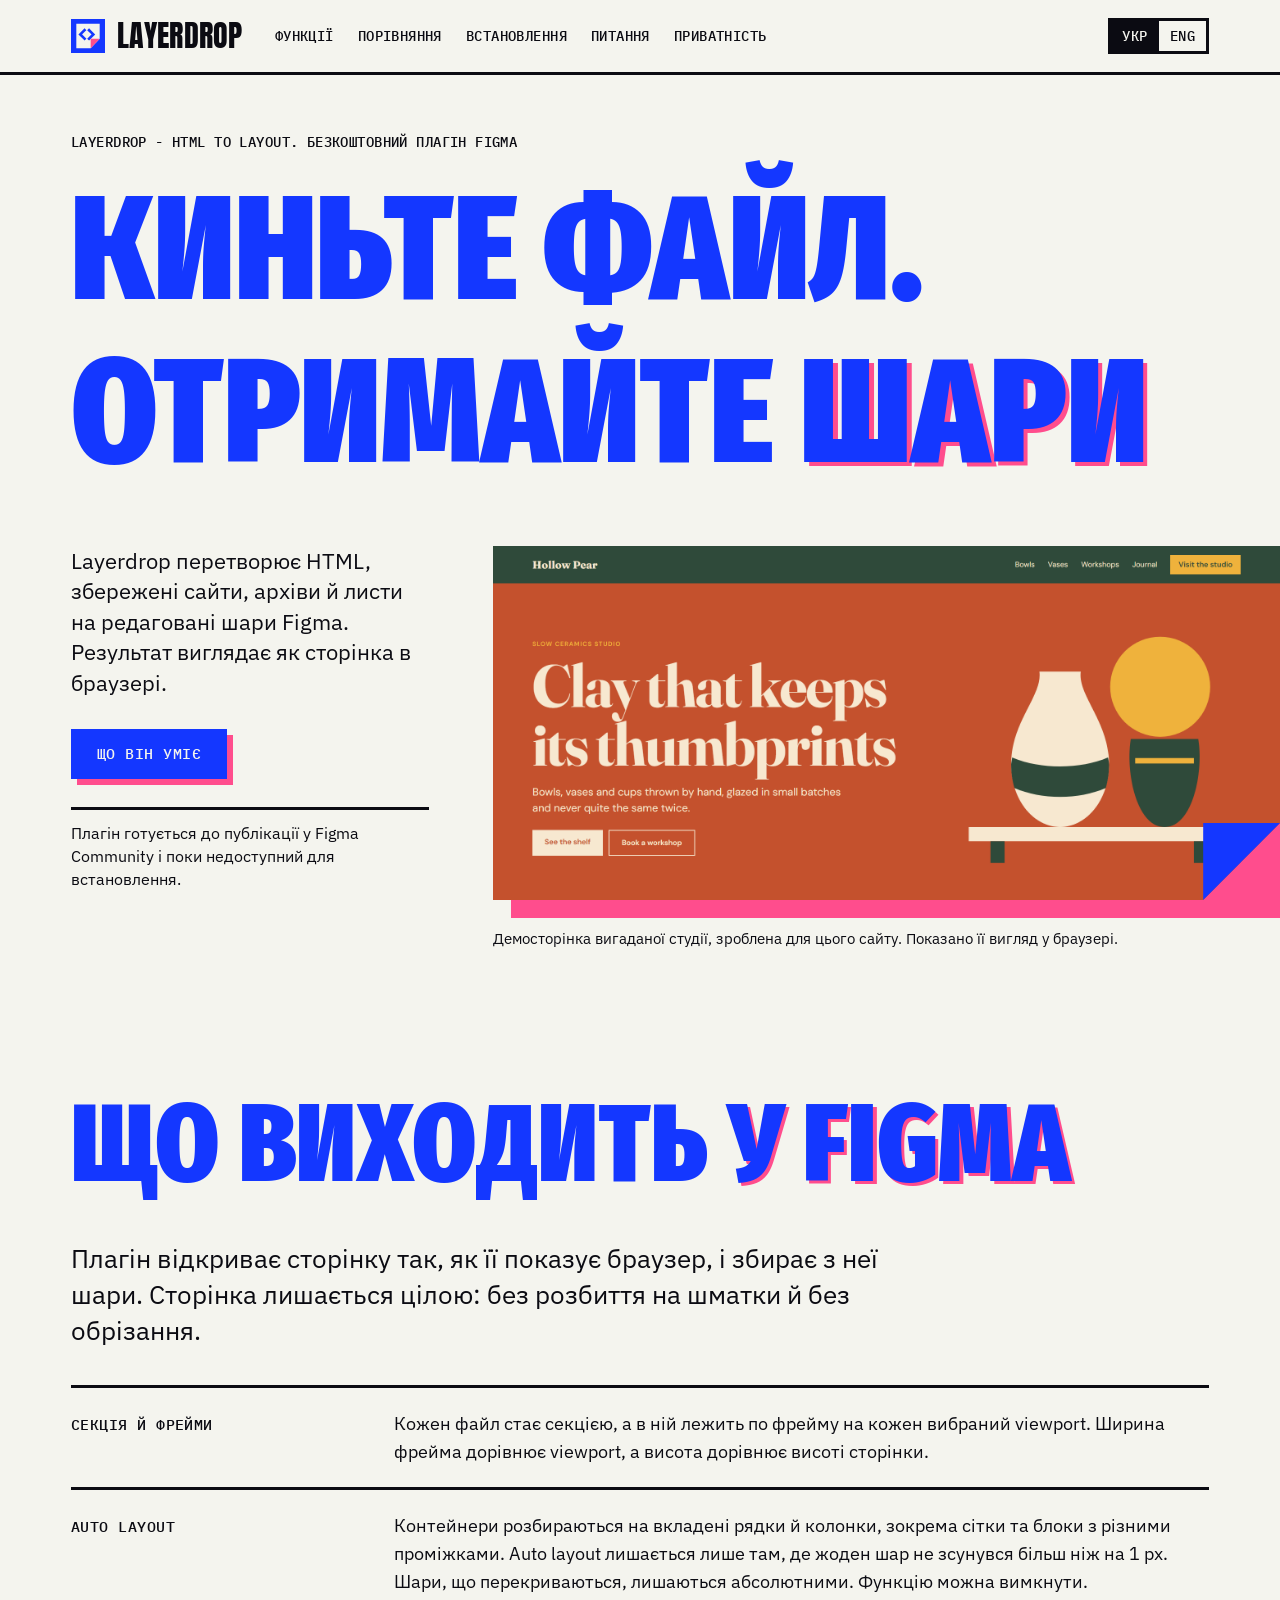
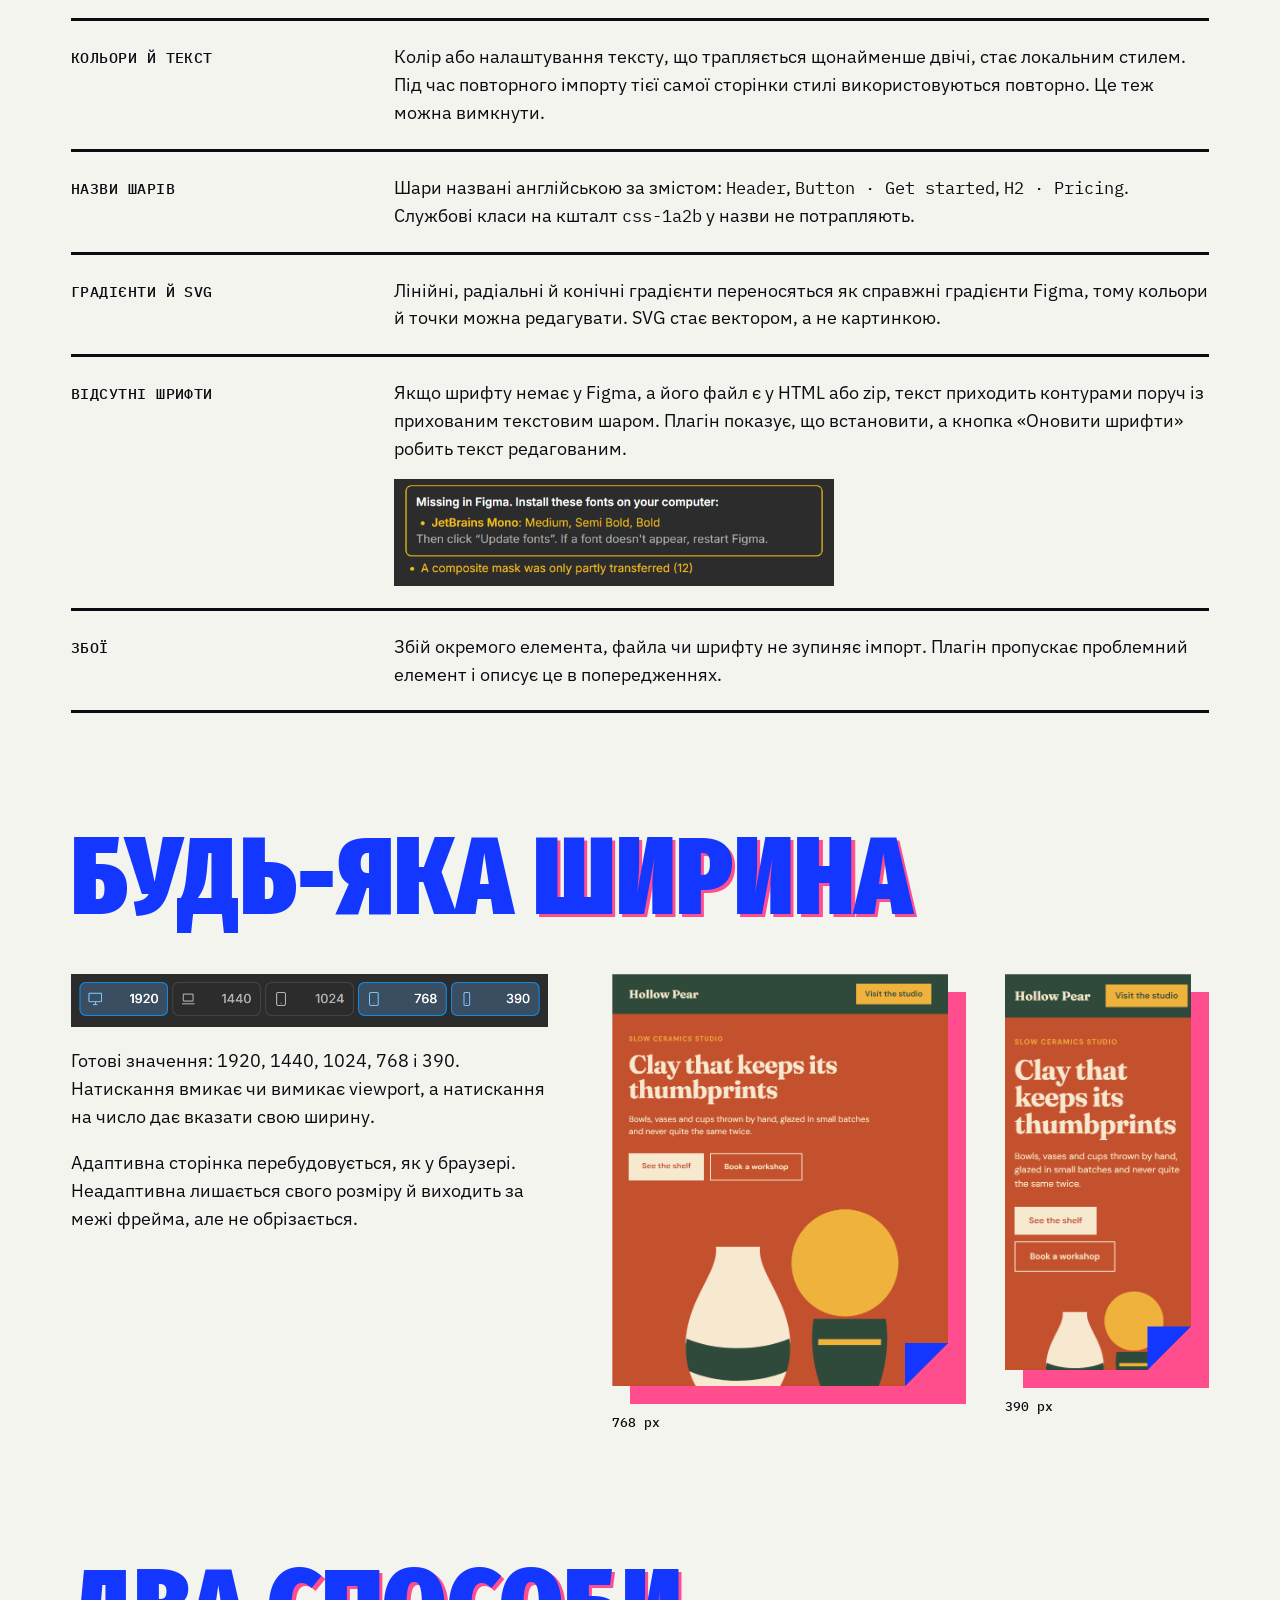
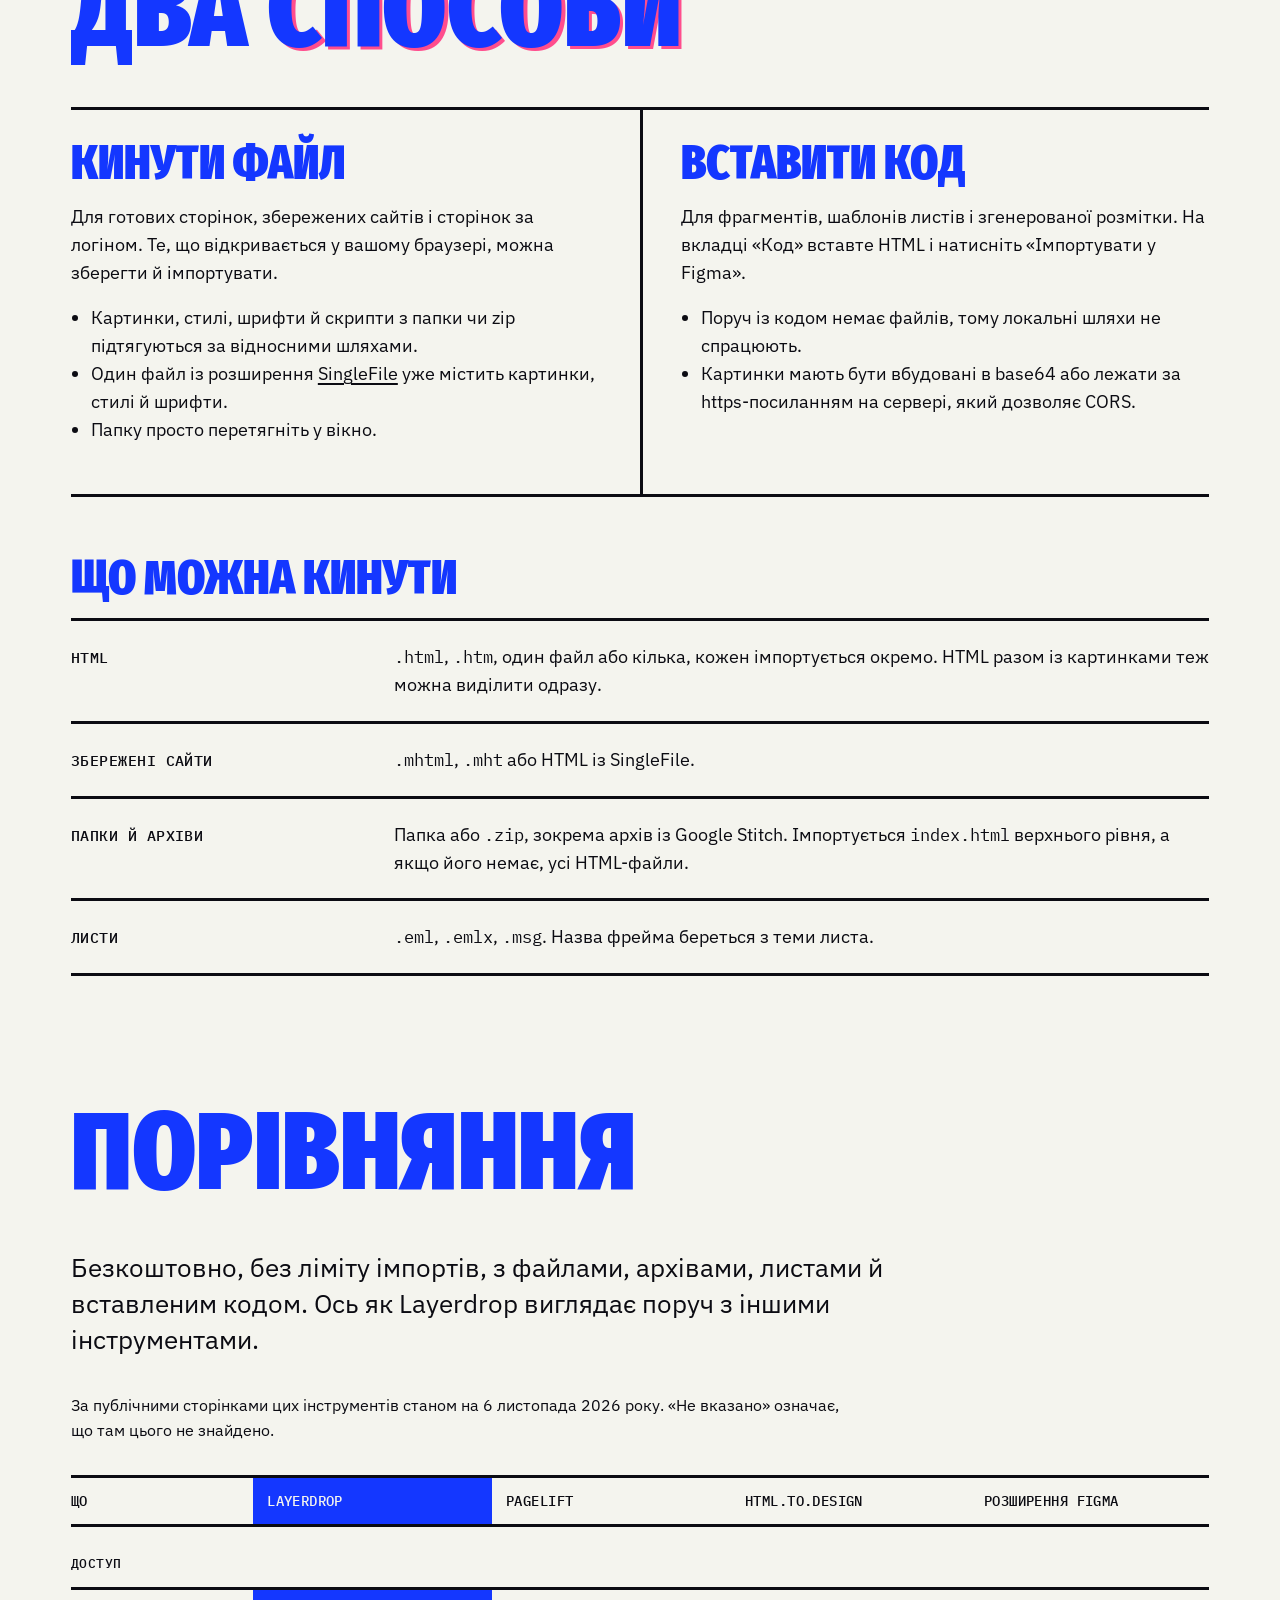
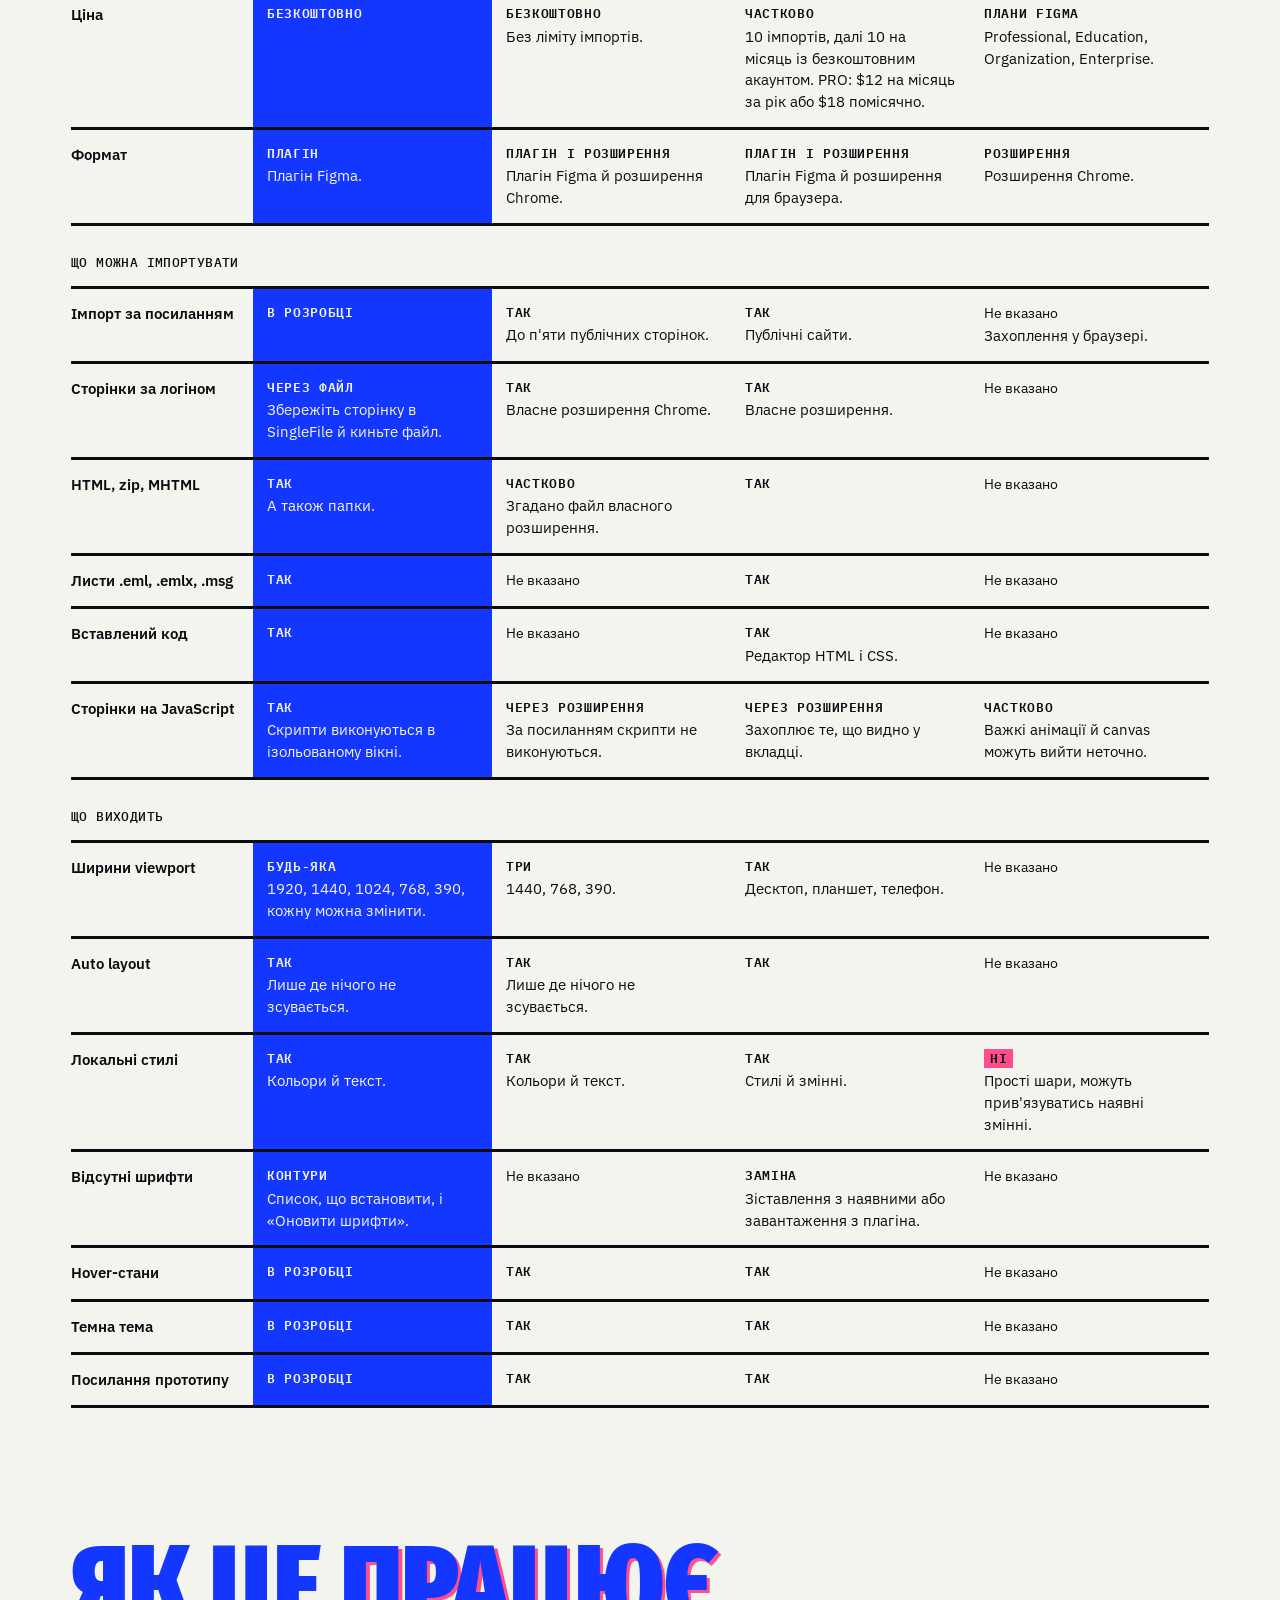
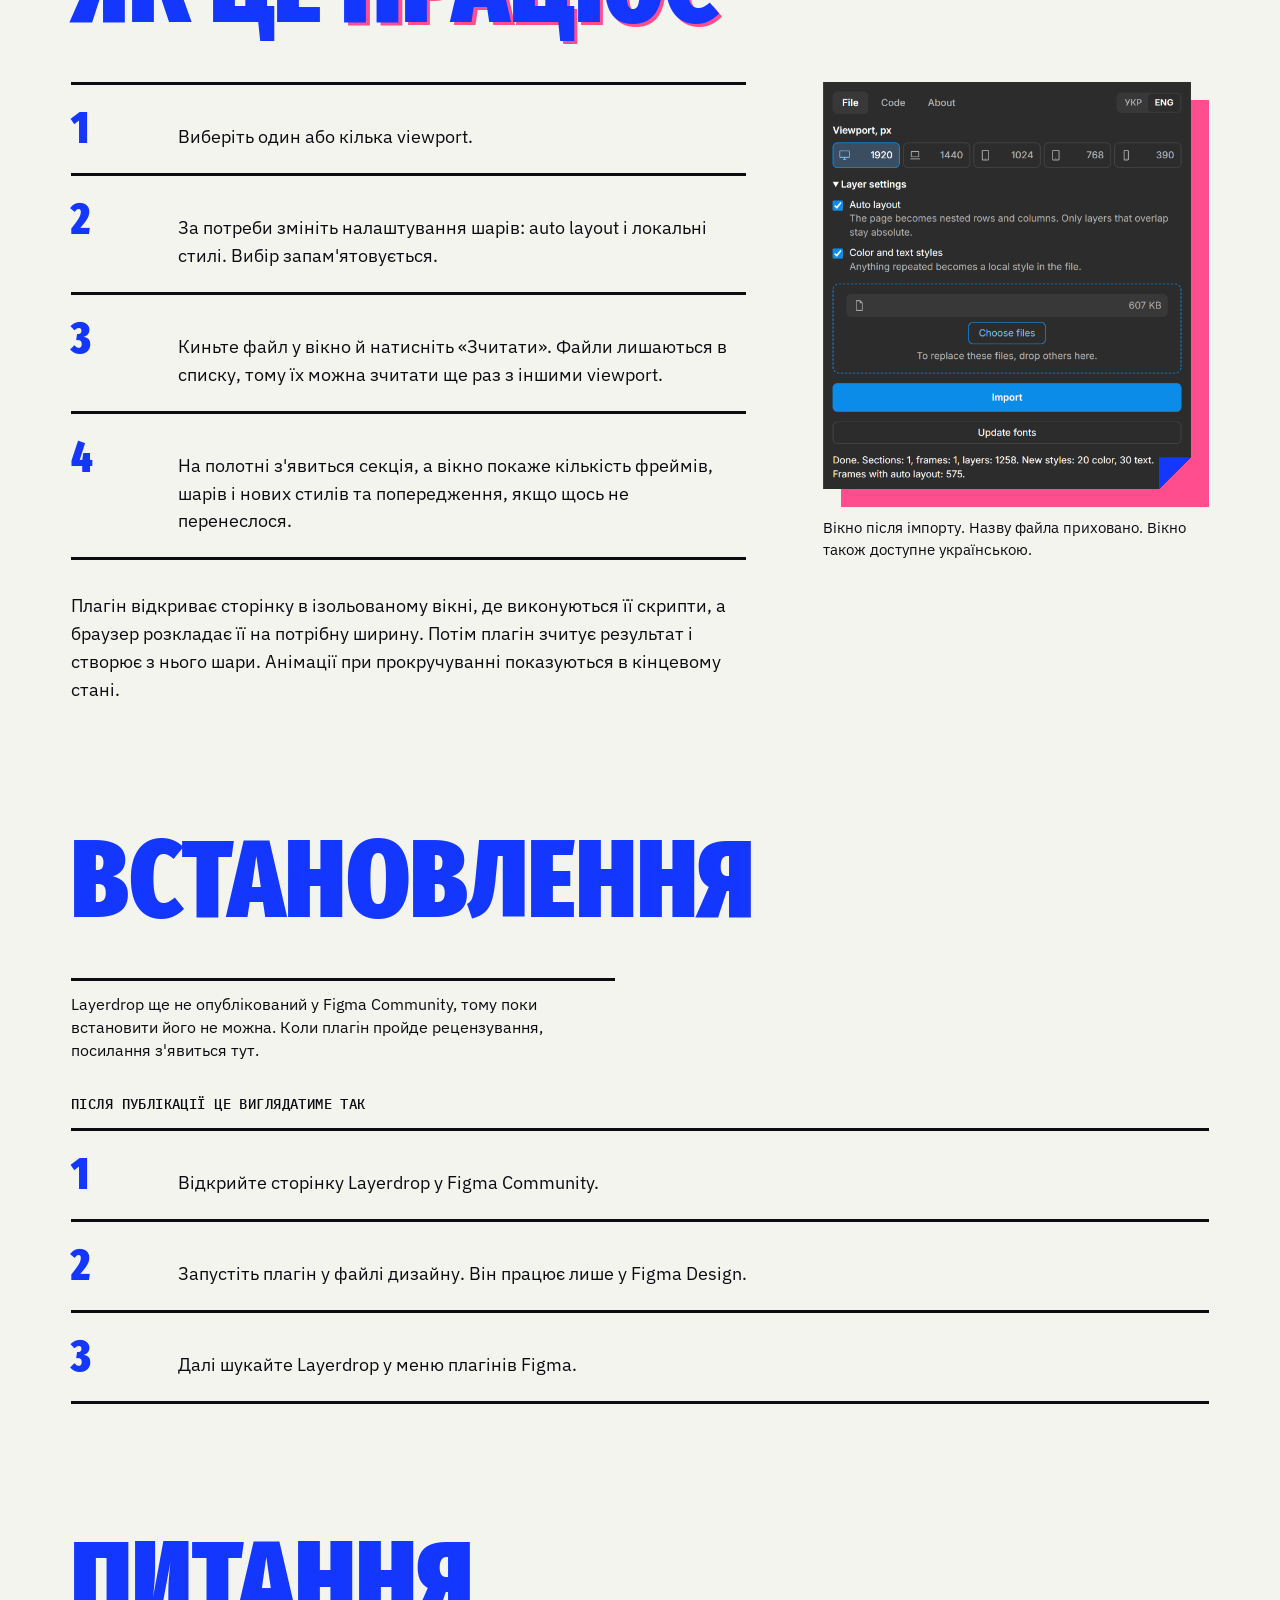
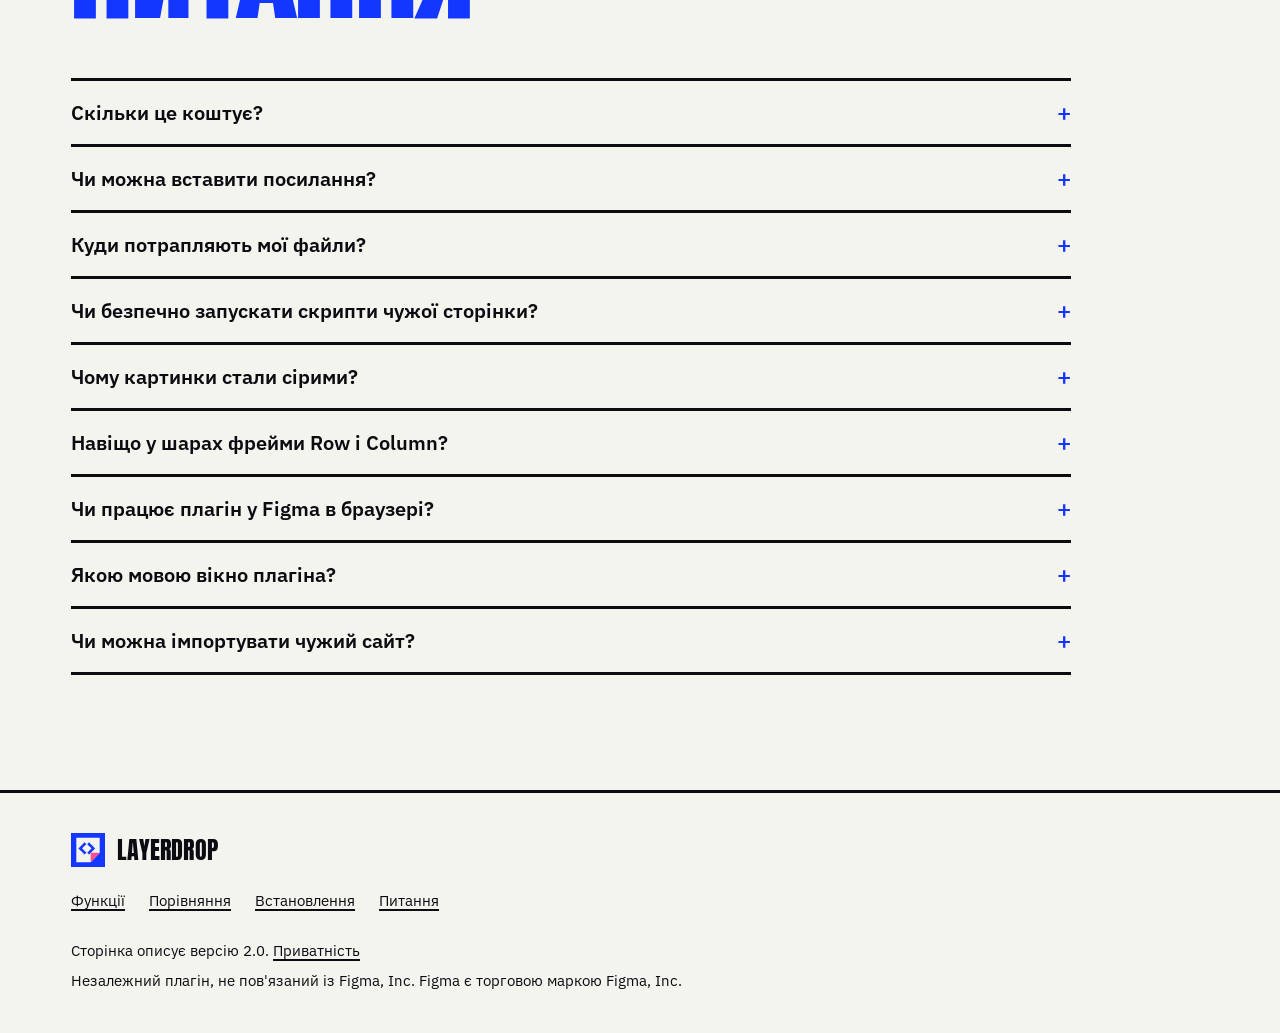
==== commit 462582fc: "Turn the website into a sales page Remove the sources list, the data row, the no-server band and the" ====
--- a/index.html
+++ b/index.html
@@ -1,328 +1,285 @@
-<!doctype html>
-<html lang="uk">
-<head>
-<meta charset="utf-8">
-<meta name="viewport" content="width=device-width, initial-scale=1">
-<title>Layerdrop - HTML to Layout: плагін Figma, що перетворює HTML і збережені сайти на шари</title>
-<meta name="description" content="Безкоштовний плагін Figma: HTML, збережені сайти, zip, папки й листи стають редагованими шарами з auto layout і стилями. Власного сервера немає.">
-<link rel="canonical" href="https://ihorbliz.github.io/layerdrop/">
-<link rel="alternate" hreflang="uk" href="https://ihorbliz.github.io/layerdrop/">
-<link rel="alternate" hreflang="en" href="https://ihorbliz.github.io/layerdrop/en/">
-<link rel="alternate" hreflang="x-default" href="https://ihorbliz.github.io/layerdrop/en/">
-<meta property="og:type" content="website">
-<meta property="og:title" content="Layerdrop - HTML to Layout: HTML і збережені сайти стають шарами Figma">
-<meta property="og:description" content="Файли, zip, папки, листи й вставлений код. Редаговані шари, auto layout і стилі. Власного сервера немає.">
-<meta property="og:url" content="https://ihorbliz.github.io/layerdrop/">
-<meta property="og:image" content="https://ihorbliz.github.io/layerdrop/assets/shots/share-cover.png">
-<meta property="og:locale" content="uk_UA">
-<meta name="twitter:card" content="summary_large_image">
-<meta name="theme-color" content="#F4F4EE">
-<link rel="icon" href="assets/icon.svg" type="image/svg+xml">
-<link rel="icon" href="assets/icon-128.png" type="image/png">
-<link rel="preload" href="assets/fonts/fira-sans-extra-condensed-900-cyrillic.woff2" as="font" type="font/woff2" crossorigin>
-<link rel="stylesheet" href="assets/site.css">
-<script src="assets/community-link.js" defer></script>
-</head>
-<body>
-<a class="skip" href="#main">До вмісту</a>
-<header class="top">
-  <a class="logo" href="./"><img src="assets/icon.svg" alt="" width="34" height="34">Layerdrop</a>
-  <nav aria-label="Розділи">
-    <a href="#features">Функції</a>
-    <a href="#compare">Порівняння</a>
-    <a href="#install">Встановлення</a>
-    <a href="#limits">Обмеження</a>
-    <a href="#faq">Питання</a>
-    <a href="privacy/">Приватність</a>
-  </nav>
-  <div class="lang" role="group" aria-label="Мова">
-    <span aria-current="true">Укр</span>
-    <a href="en/" hreflang="en" lang="en">Eng</a>
-  </div>
-</header>
-
-<main id="main">
-<section class="hero">
-  <p class="mono">Layerdrop - HTML to Layout. Безкоштовний плагін Figma</p>
-  <h1>Киньте файл.<br>Отримайте <span class="ink2">шари</span></h1>
-  <div class="hero-grid">
-    <div class="hero-copy">
-      <p class="lede">Layerdrop перетворює HTML, збережені сайти, архіви й листи на редаговані шари Figma. Результат виглядає як сторінка в браузері.</p>
-      <div class="actions">
-        <a class="btn" href="#features" data-community-pending>Що він уміє</a>
-        <a class="btn" href="#" data-community-link hidden>Відкрити у Figma Community</a>
-      </div>
-      <p class="status" data-community-pending>Плагін готується до публікації у Figma Community і поки недоступний для встановлення.</p>
-    </div>
-    <figure class="hero-shot">
-      <div class="sheet"><img src="assets/shots/frame-1920.png" width="1920" height="864" alt="Вигадана демосторінка студії кераміки Hollow Pear на ширині 1920: меню, великий заголовок, кнопки й векторна ілюстрація."></div>
-      <figcaption>Демосторінка вигаданої студії, зроблена для цього сайту. Показано її вигляд у браузері.</figcaption>
-    </figure>
-  </div>
-</section>
-
-<section id="features">
-  <h2>Що виходить <span class="ink2">у Figma</span></h2>
-  <p class="lede">Плагін відкриває сторінку так, як її показує браузер, і збирає з неї шари. Сторінка лишається цілою: без розбиття на шматки й без обрізання.</p>
-  <ul class="rows">
-    <li><span class="label">Секція й фрейми</span><div class="text">Кожен файл стає секцією, а в ній лежить по фрейму на кожен вибраний viewport. Ширина фрейма дорівнює viewport, а висота дорівнює висоті сторінки.</div></li>
-    <li><span class="label">Auto layout</span><div class="text">Контейнери розбираються на вкладені рядки й колонки, зокрема сітки та блоки з різними проміжками. Auto layout лишається лише там, де жоден шар не зсунувся більш ніж на 1 px. Шари, що перекриваються, лишаються абсолютними. Функцію можна вимкнути.</div></li>
-    <li><span class="label">Кольори й текст</span><div class="text">Колір або налаштування тексту, що трапляється щонайменше двічі, стає локальним стилем. Під час повторного імпорту тієї самої сторінки стилі використовуються повторно. Це теж можна вимкнути.</div></li>
-    <li><span class="label">Назви шарів</span><div class="text">Шари названі англійською за змістом: <code>Header</code>, <code>Button · Get started</code>, <code>H2 · Pricing</code>. Службові класи на кшталт <code>css-1a2b</code> у назви не потрапляють.</div></li>
-    <li><span class="label">Градієнти й SVG</span><div class="text">Лінійні, радіальні й конічні градієнти переносяться як справжні градієнти Figma, тому кольори й точки можна редагувати. SVG стає вектором, а не картинкою.</div></li>
-    <li><span class="label">Відсутні шрифти</span><div class="text">Якщо шрифту немає у Figma, а його файл є у HTML або zip, текст приходить контурами поруч із прихованим текстовим шаром. Плагін показує, що встановити, а кнопка «Оновити шрифти» робить текст редагованим.
-      <img src="assets/shots/fonts-warning.png" width="627" height="152" loading="lazy" alt="Блок у вікні плагіна англійською: у Figma бракує шрифту JetBrains Mono трьох накреслень, після встановлення треба натиснути Update fonts."></div></li>
-    <li><span class="label">Збої</span><div class="text">Збій окремого елемента, файла чи шрифту не зупиняє імпорт. Плагін пропускає проблемний елемент і описує це в попередженнях.</div></li>
-  </ul>
-
-  <h2 class="subhead">Будь-яка <span class="ink2">ширина</span></h2>
-  <div class="widths">
-    <div>
-      <div class="bar"><img src="assets/shots/viewport-bar.png" width="904" height="100" loading="lazy" alt="Перемикачі viewport у вікні плагіна: 1920, 1440, 1024, 768 і 390."></div>
-      <p>Готові значення: 1920, 1440, 1024, 768 і 390. Натискання вмикає чи вимикає viewport, а натискання на число дає вказати свою ширину.</p>
-      <p>Адаптивна сторінка перебудовується, як у браузері. Неадаптивна лишається свого розміру й виходить за межі фрейма, але не обрізається.</p>
-    </div>
-    <div class="viewports">
-      <figure>
-        <div class="sheet"><img src="assets/shots/frame-768.png" width="768" height="941" loading="lazy" alt="Та сама демосторінка на ширині 768."></div>
-        <figcaption>768 px</figcaption>
-      </figure>
-      <figure>
-        <div class="sheet"><img src="assets/shots/frame-390.png" width="390" height="829" loading="lazy" alt="Та сама демосторінка на ширині 390."></div>
-        <figcaption>390 px</figcaption>
-      </figure>
-    </div>
-  </div>
-</section>
-
-<section id="ways">
-  <h2>Два <span class="ink2">способи</span></h2>
-  <div class="ways">
-    <div>
-      <h3>Кинути файл</h3>
-      <p>Для готових сторінок, збережених сайтів і сторінок за логіном. Те, що відкривається у вашому браузері, можна зберегти й імпортувати.</p>
-      <ul>
-        <li>Картинки, стилі, шрифти й скрипти з папки чи zip підтягуються за відносними шляхами.</li>
-        <li>Один файл із розширення <a href="https://github.com/gildas-lormeau/SingleFile" rel="noopener">SingleFile</a> уже містить картинки, стилі й шрифти.</li>
-        <li>Обмеження: папку треба перетягувати, кнопка вибору файлів її не приймає.</li>
-      </ul>
-    </div>
-    <div>
-      <h3>Вставити код</h3>
-      <p>Для фрагментів, шаблонів листів і згенерованої розмітки. На вкладці «Код» вставте HTML і натисніть «Імпортувати у Figma».</p>
-      <ul>
-        <li>Поруч із кодом немає файлів, тому локальні шляхи не спрацюють.</li>
-        <li>Картинки мають бути вбудовані в base64 або лежати за https-посиланням на сервері, який дозволяє CORS.</li>
-      </ul>
-    </div>
-  </div>
-  <div class="formats">
-    <h3>Що можна кинути</h3>
-    <ul class="rows">
-      <li><span class="label">HTML</span><div class="text"><code>.html</code>, <code>.htm</code>, один файл або кілька, кожен імпортується окремо. HTML разом із картинками теж можна виділити одразу.</div></li>
-      <li><span class="label">Збережені сайти</span><div class="text"><code>.mhtml</code>, <code>.mht</code> або HTML із SingleFile.</div></li>
-      <li><span class="label">Папки й архіви</span><div class="text">Папка або <code>.zip</code>, зокрема архів із Google Stitch. Імпортується <code>index.html</code> верхнього рівня, а якщо його немає, усі HTML-файли.</div></li>
-      <li><span class="label">Листи</span><div class="text"><code>.eml</code>, <code>.emlx</code>, <code>.msg</code>. Назва фрейма береться з теми листа.</div></li>
-    </ul>
-  </div>
-</section>
-
-<section id="compare">
-  <h2 id="compare-title">Порівняння</h2>
-  <p class="lede">Layerdrop робить не все. Якщо вам потрібен імпорт за посиланням, hover-стани, темна тема чи посилання прототипу, вам більше підійде Pagelift або html.to.design.</p>
-  <p class="note">Дані взято з публічних сторінок цих інструментів, перевірено 6 листопада 2026 року. Самі інструменти на однакових сайтах ми не порівнювали. «Не вказано» означає, що ми не знайшли цього на цих сторінках, а не те, що функції немає.</p>
-  <a class="table-skip" href="#how">Пропустити таблицю</a>
-  <table class="compare" role="table" aria-labelledby="compare-title">
-    <thead role="rowgroup">
-      <tr role="row">
-        <th role="columnheader" scope="col">Що</th>
-        <th role="columnheader" scope="col" class="us">Layerdrop</th>
-        <th role="columnheader" scope="col">Pagelift</th>
-        <th role="columnheader" scope="col">html.to.design</th>
-        <th role="columnheader" scope="col">Розширення Figma</th>
-      </tr>
-    </thead>
-    <tbody role="rowgroup">
-      <tr role="row" class="group-row"><th role="rowheader" colspan="5" scope="rowgroup" class="group">Доступ</th></tr>
-      <tr role="row"><th role="rowheader" scope="row">Ціна</th>
-        <td role="cell" class="us" data-label="Layerdrop"><span><b class="v">Безкоштовно</b></span></td>
-        <td role="cell" data-label="Pagelift"><span><b class="v">Безкоштовно</b>Без ліміту імпортів.</span></td>
-        <td role="cell" data-label="html.to.design"><span><b class="v">Частково</b>10 імпортів, далі 10 на місяць із безкоштовним акаунтом. PRO: $12 на місяць за рік або $18 помісячно.</span></td>
-        <td role="cell" data-label="Розшир. Figma"><span><b class="v">Плани Figma</b>Professional, Education, Organization, Enterprise.</span></td></tr>
-      <tr role="row"><th role="rowheader" scope="row">Де доступний</th>
-        <td role="cell" class="us" data-label="Layerdrop"><span><b class="v">Ще не опублікований</b></span></td>
-        <td role="cell" data-label="Pagelift"><span><b class="v">Опублікований</b>Figma Community і Chrome Web Store.</span></td>
-        <td role="cell" data-label="html.to.design"><span><b class="v">Опублікований</b>Плагін Figma й розширення для браузера.</span></td>
-        <td role="cell" data-label="Розшир. Figma"><span><b class="v">Опублікований</b>Розширення Chrome.</span></td></tr>
-    </tbody>
-    <tbody role="rowgroup">
-      <tr role="row" class="group-row"><th role="rowheader" colspan="5" scope="rowgroup" class="group">Що можна імпортувати</th></tr>
-      <tr role="row"><th role="rowheader" scope="row">Імпорт за посиланням</th>
-        <td role="cell" class="us" data-label="Layerdrop"><span><b class="v n">Ні</b></span></td>
-        <td role="cell" data-label="Pagelift"><span><b class="v">Так</b>До п'яти публічних сторінок.</span></td>
-        <td role="cell" data-label="html.to.design"><span><b class="v">Так</b>Публічні сайти.</span></td>
-        <td role="cell" data-label="Розшир. Figma"><span><b class="v ns">Не вказано</b>Захоплення у браузері.</span></td></tr>
-      <tr role="row" data-unstated="Не вказано: Розшир. Figma"><th role="rowheader" scope="row">Сторінки за логіном</th>
-        <td role="cell" class="us" data-label="Layerdrop"><span><b class="v">Через файл</b>Збережіть сторінку в SingleFile й киньте файл.</span></td>
-        <td role="cell" data-label="Pagelift"><span><b class="v">Так</b>Власне розширення Chrome.</span></td>
-        <td role="cell" data-label="html.to.design"><span><b class="v">Так</b>Власне розширення.</span></td>
-        <td role="cell" class="ns-cell" data-label="Розшир. Figma"><span><b class="v ns">Не вказано</b></span></td></tr>
-      <tr role="row" data-unstated="Не вказано: Розшир. Figma"><th role="rowheader" scope="row">HTML, zip, MHTML</th>
-        <td role="cell" class="us" data-label="Layerdrop"><span><b class="v">Так</b>А також папки.</span></td>
-        <td role="cell" data-label="Pagelift"><span><b class="v">Частково</b>Згадано файл власного розширення.</span></td>
-        <td role="cell" data-label="html.to.design"><span><b class="v">Так</b></span></td>
-        <td role="cell" class="ns-cell" data-label="Розшир. Figma"><span><b class="v ns">Не вказано</b></span></td></tr>
-      <tr role="row" data-unstated="Не вказано: Pagelift, Розшир. Figma"><th role="rowheader" scope="row">Листи .eml, .emlx, .msg</th>
-        <td role="cell" class="us" data-label="Layerdrop"><span><b class="v">Так</b></span></td>
-        <td role="cell" class="ns-cell" data-label="Pagelift"><span><b class="v ns">Не вказано</b></span></td>
-        <td role="cell" data-label="html.to.design"><span><b class="v">Так</b></span></td>
-        <td role="cell" class="ns-cell" data-label="Розшир. Figma"><span><b class="v ns">Не вказано</b></span></td></tr>
-      <tr role="row" data-unstated="Не вказано: Pagelift, Розшир. Figma"><th role="rowheader" scope="row">Вставлений код</th>
-        <td role="cell" class="us" data-label="Layerdrop"><span><b class="v">Так</b></span></td>
-        <td role="cell" class="ns-cell" data-label="Pagelift"><span><b class="v ns">Не вказано</b></span></td>
-        <td role="cell" data-label="html.to.design"><span><b class="v">Так</b>Редактор HTML і CSS.</span></td>
-        <td role="cell" class="ns-cell" data-label="Розшир. Figma"><span><b class="v ns">Не вказано</b></span></td></tr>
-      <tr role="row"><th role="rowheader" scope="row">Сторінки на JavaScript</th>
-        <td role="cell" class="us" data-label="Layerdrop"><span><b class="v">Так</b>Скрипти виконуються в ізольованому вікні.</span></td>
-        <td role="cell" data-label="Pagelift"><span><b class="v">Через розширення</b>За посиланням скрипти не виконуються.</span></td>
-        <td role="cell" data-label="html.to.design"><span><b class="v">Через розширення</b>Захоплює те, що видно у вкладці.</span></td>
-        <td role="cell" data-label="Розшир. Figma"><span><b class="v">Частково</b>Важкі анімації й canvas можуть вийти неточно.</span></td></tr>
-    </tbody>
-    <tbody role="rowgroup">
-      <tr role="row" class="group-row"><th role="rowheader" colspan="5" scope="rowgroup" class="group">Що виходить</th></tr>
-      <tr role="row" data-unstated="Не вказано: Розшир. Figma"><th role="rowheader" scope="row">Ширини viewport</th>
-        <td role="cell" class="us" data-label="Layerdrop"><span><b class="v">Будь-яка</b>1920, 1440, 1024, 768, 390, кожну можна змінити.</span></td>
-        <td role="cell" data-label="Pagelift"><span><b class="v">Три</b>1440, 768, 390.</span></td>
-        <td role="cell" data-label="html.to.design"><span><b class="v">Так</b>Десктоп, планшет, телефон.</span></td>
-        <td role="cell" class="ns-cell" data-label="Розшир. Figma"><span><b class="v ns">Не вказано</b></span></td></tr>
-      <tr role="row" data-unstated="Не вказано: Розшир. Figma"><th role="rowheader" scope="row">Auto layout</th>
-        <td role="cell" class="us" data-label="Layerdrop"><span><b class="v">Так</b>Лише де нічого не зсувається.</span></td>
-        <td role="cell" data-label="Pagelift"><span><b class="v">Так</b>Лише де нічого не зсувається.</span></td>
-        <td role="cell" data-label="html.to.design"><span><b class="v">Так</b></span></td>
-        <td role="cell" class="ns-cell" data-label="Розшир. Figma"><span><b class="v ns">Не вказано</b></span></td></tr>
-      <tr role="row"><th role="rowheader" scope="row">Локальні стилі</th>
-        <td role="cell" class="us" data-label="Layerdrop"><span><b class="v">Так</b>Кольори й текст.</span></td>
-        <td role="cell" data-label="Pagelift"><span><b class="v">Так</b>Кольори й текст.</span></td>
-        <td role="cell" data-label="html.to.design"><span><b class="v">Так</b>Стилі й змінні.</span></td>
-        <td role="cell" data-label="Розшир. Figma"><span><b class="v n">Ні</b>Прості шари, можуть прив'язуватись наявні змінні.</span></td></tr>
-      <tr role="row" data-unstated="Не вказано: Pagelift, Розшир. Figma"><th role="rowheader" scope="row">Відсутні шрифти</th>
-        <td role="cell" class="us" data-label="Layerdrop"><span><b class="v">Контури</b>Список, що встановити, і «Оновити шрифти».</span></td>
-        <td role="cell" class="ns-cell" data-label="Pagelift"><span><b class="v ns">Не вказано</b></span></td>
-        <td role="cell" data-label="html.to.design"><span><b class="v">Заміна</b>Зіставлення з наявними або завантаження з плагіна.</span></td>
-        <td role="cell" class="ns-cell" data-label="Розшир. Figma"><span><b class="v ns">Не вказано</b></span></td></tr>
-      <tr role="row" data-unstated="Не вказано: Розшир. Figma"><th role="rowheader" scope="row">Hover-стани</th>
-        <td role="cell" class="us" data-label="Layerdrop"><span><b class="v n">Ні</b></span></td>
-        <td role="cell" data-label="Pagelift"><span><b class="v">Так</b></span></td>
-        <td role="cell" data-label="html.to.design"><span><b class="v">Так</b></span></td>
-        <td role="cell" class="ns-cell" data-label="Розшир. Figma"><span><b class="v ns">Не вказано</b></span></td></tr>
-      <tr role="row" data-unstated="Не вказано: Розшир. Figma"><th role="rowheader" scope="row">Темна тема</th>
-        <td role="cell" class="us" data-label="Layerdrop"><span><b class="v n">Ні</b></span></td>
-        <td role="cell" data-label="Pagelift"><span><b class="v">Так</b></span></td>
-        <td role="cell" data-label="html.to.design"><span><b class="v">Так</b></span></td>
-        <td role="cell" class="ns-cell" data-label="Розшир. Figma"><span><b class="v ns">Не вказано</b></span></td></tr>
-      <tr role="row" data-unstated="Не вказано: Розшир. Figma"><th role="rowheader" scope="row">Посилання прототипу</th>
-        <td role="cell" class="us" data-label="Layerdrop"><span><b class="v n">Ні</b></span></td>
-        <td role="cell" data-label="Pagelift"><span><b class="v">Так</b></span></td>
-        <td role="cell" data-label="html.to.design"><span><b class="v">Так</b></span></td>
-        <td role="cell" class="ns-cell" data-label="Розшир. Figma"><span><b class="v ns">Не вказано</b></span></td></tr>
-    </tbody>
-    <tbody role="rowgroup">
-      <tr role="row" class="group-row"><th role="rowheader" colspan="5" scope="rowgroup" class="group">Дані</th></tr>
-      <tr role="row" data-unstated="Не вказано: html.to.design, Розшир. Figma"><th role="rowheader" scope="row">Куди йдуть дані</th>
-        <td role="cell" class="us" data-label="Layerdrop"><span><b class="v">Власного сервера немає</b></span></td>
-        <td role="cell" data-label="Pagelift"><span><b class="v">Залежить</b>Розширення працює локально. За посиланням сторінка йде через їхній проксі на Cloudflare, який, за їхніми словами, нічого не зберігає.</span></td>
-        <td role="cell" class="ns-cell" data-label="html.to.design"><span><b class="v ns">Не вказано</b></span></td>
-        <td role="cell" class="ns-cell" data-label="Розшир. Figma"><span><b class="v ns">Не вказано</b></span></td></tr>
-    </tbody>
-  </table>
-  <div class="sources">
-    <b>Джерела, 6 листопада 2026 року:</b>
-    <ul>
-      <li><a href="https://sidag45.github.io/pagelift/" rel="noopener">сторінка Pagelift</a></li>
-      <li>html.to.design: <a href="https://html.to.design/docs/free-features/" rel="noopener">функції</a>, <a href="https://html.to.design/docs/pro-plan/" rel="noopener">план PRO</a></li>
-      <li><a href="https://help.figma.com/hc/en-us/articles/40826832449303-Turn-coded-screens-into-editable-design-layers" rel="noopener">довідка Figma про захоплення сторінок</a></li>
-    </ul>
-  </div>
-</section>
-
-<section id="how">
-  <h2>Як це <span class="ink2">працює</span></h2>
-  <div class="how">
-    <div>
-      <ol class="rows steps">
-        <li><span class="num">1</span><div class="text">Виберіть один або кілька viewport.</div></li>
-        <li><span class="num">2</span><div class="text">За потреби змініть налаштування шарів: auto layout і локальні стилі. Вибір запам'ятовується.</div></li>
-        <li><span class="num">3</span><div class="text">Киньте файл у вікно й натисніть «Зчитати». Файли лишаються в списку, тому їх можна зчитати ще раз з іншими viewport.</div></li>
-        <li><span class="num">4</span><div class="text">На полотні з'явиться секція, а вікно покаже кількість фреймів, шарів і нових стилів та попередження, якщо щось не перенеслося.</div></li>
-      </ol>
-      <p class="after">Плагін відкриває сторінку в ізольованому вікні, де виконуються її скрипти, а браузер розкладає її на потрібну ширину. Потім плагін зчитує результат і створює з нього шари. Анімації при прокручуванні показуються в кінцевому стані.</p>
-    </div>
-    <figure>
-      <div class="sheet window-sheet"><img src="assets/shots/window.png" width="627" height="694" loading="lazy" alt="Вікно плагіна англійською: перемикачі viewport, блок налаштувань шарів, вибраний файл, кнопка імпорту й підсумок із кількістю шарів і стилів."></div>
-      <figcaption>Вікно після імпорту. Назву файла приховано. Вікно також доступне українською.</figcaption>
-    </figure>
-  </div>
-</section>
-
-<section id="install">
-  <h2>Встановлення</h2>
-  <p class="status gap-b" data-community-pending>Layerdrop ще не опублікований у Figma Community, тому поки встановити його не можна. Коли плагін пройде рецензування, посилання з'явиться тут.</p>
-  <p class="gap-b" data-community-link hidden><a class="btn" href="#" data-community-link hidden>Відкрити у Figma Community</a></p>
-  <p class="mono pending-label" data-community-pending>Після публікації це виглядатиме так</p>
-  <ol class="rows steps">
-    <li><span class="num">1</span><div class="text">Відкрийте сторінку Layerdrop у Figma Community.</div></li>
-    <li><span class="num">2</span><div class="text">Запустіть плагін у файлі дизайну. Він працює лише у Figma Design.</div></li>
-    <li><span class="num">3</span><div class="text">Далі шукайте Layerdrop у меню плагінів Figma.</div></li>
-  </ol>
-</section>
-
-<div class="band" id="privacy">
-  <h2>Власного сервера <span class="ink2">немає</span></h2>
-  <p class="lede">Ваші файли лишаються на вашому комп'ютері та у файлі Figma. Плагін не надсилає нам файли й не збирає аналітику.</p>
-  <ul class="rows">
-    <li><span class="label">Запити</span><div class="text">Сторінка завантажує те, на що посилається сама. Шрифт, який не завантажився, плагін запитує в Google Fonts за назвою.</div></li>
-    <li><span class="label">Скрипти сторінки</span><div class="text">Виконуються в ізольованому вікні. Вони можуть робити запити в інтернет, але не мають доступу до плагіна й файла Figma. Не імпортуйте сторінки, яким не довіряєте.</div></li>
-  </ul>
-  <p class="privacy-link"><a href="privacy/">Повна політика приватності</a></p>
-</div>
-
-<section id="limits">
-  <h2>Обмеження</h2>
-  <p class="lede">Краще знати це до імпорту.</p>
-  <ul class="rows">
-    <li><span class="label">Немає функцій</span><div class="text">Імпорту за посиланням, посилань прототипу, темної теми й hover-станів у плагіні немає.</div></li>
-    <li><span class="label">Додаткові фрейми</span><div class="text">Заради точності auto layout додає прозорі фрейми <code>Row</code> і <code>Column</code>, тому вкладеність буває глибшою, ніж хотілося б.</div></li>
-    <li><span class="label">Без auto layout</span><div class="text">Лишаються фрейми з масками й ті, де розкладка зсунула б шар більш ніж на 1 px. Шари, що перекриваються, а також повернуті всередині такого фрейма абсолютні.</div></li>
-    <li><span class="label">CSS</span><div class="text"><code>clip-path</code> і <code>skew</code> не переносяться. Складені маски переносяться частково, а SVG-маски за посиланням не переносяться, про що плагін попереджає.</div></li>
-    <li><span class="label">CORS</span><div class="text">Файли, на які збережений сайт посилається через <code>/шлях</code> або чужий сервер, завантажуються, лише якщо сервер це дозволяє. Інакше буде сіра заглушка.</div></li>
-    <li><span class="label">Шрифти</span><div class="text">Шрифт, якого немає у Figma, треба встановити на комп'ютер. Контури будуються, лише якщо файл шрифту є у HTML або zip. Перенесення рядків може трохи відрізнятися від браузера.</div></li>
-    <li><span class="label">Плитка</span><div class="text">Фон-плитка (<code>background-size</code>) і SVG, що повторюється у фоні, вставляються картинкою.</div></li>
-    <li><span class="label">Файли</span><div class="text">Не підтримуються zip64 та архіви з паролем. Лист <code>.msg</code>, де HTML є лише у стиснутому RTF, імпортується як простий текст.</div></li>
-    <li><span class="label">Зависання</span><div class="text">Сторінка з нескінченним циклом у скрипті може завісити вікно, тоді плагін треба запустити знову. Якщо Figma згорнута, імпорт може зупинитися через 60 секунд, і його треба повторити.</div></li>
-  </ul>
-</section>
-
-<section id="faq">
-  <h2>Питання</h2>
-  <div class="faq">
-    <details><summary>Скільки це коштує?</summary><div>Layerdrop безкоштовний, платної версії немає.</div></details>
-    <details><summary>Чому не можна просто вставити посилання?</summary><div>Браузер не дозволяє плагіну читати чужі сайти напряму, тому для цього потрібен сервер-посередник. У Layerdrop сервера немає. Натомість збережіть сторінку через SingleFile і киньте файл: скрипти вже відпрацювали, а за логіном така сторінка теж зберігається.</div></details>
-    <details><summary>Куди потрапляють мої файли?</summary><div>Вони нікуди не надсилаються, бо сервера в плагіна немає. Запити робить лише сама сторінка і, для шрифту, що не завантажився, плагін до Google Fonts. Докладно описано в <a href="privacy/">політиці приватності</a>.</div></details>
-    <details><summary>Чи безпечно запускати скрипти чужої сторінки?</summary><div>Сторінка працює в ізольованому вікні й не має доступу до плагіна та файла Figma. Але скрипти можуть робити свої запити в інтернет, а нескінченний цикл може завісити вікно. Не імпортуйте сторінки, яким не довіряєте.</div></details>
-    <details><summary>Чому картинки стали сірими?</summary><div>Плагін не зміг отримати файл: поруч немає папки або сервер не дозволяє CORS. Киньте папку чи zip або збережіть сторінку через SingleFile, яке вшиває картинки у файл.</div></details>
-    <details><summary>Навіщо у шарах фрейми Row і Column?</summary><div>Вони утримують елементи на місці, коли сітку чи блоки з різними проміжками розбито на вкладені рядки й колонки. Якщо вони заважають, вимкніть auto layout у налаштуваннях шарів.</div></details>
-    <details><summary>Чи працює плагін у Figma в браузері?</summary><div>Поки ми запускали його лише в застосунку Figma для комп'ютера. Відповідь уточнимо після публікації.</div></details>
-    <details><summary>Якою мовою вікно плагіна?</summary><div>Українською й англійською, перемикач угорі вікна. Назви шарів і сповіщення на полотні завжди англійською, а текст зі сторінки не перекладається.</div></details>
-    <details><summary>Чи можна імпортувати чужий сайт?</summary><div>Технічно плагін імпортує те, що ви можете відкрити. Чи маєте ви на це право, залежить від сайту й мети. Поважайте авторські права й торгові марки.</div></details>
-  </div>
-</section>
-</main>
-
-<footer>
-  <a class="logo" href="./"><img src="assets/icon.svg" alt="" width="28" height="28">Layerdrop</a>
-  <nav aria-label="Розділи"><a href="#features">Функції</a><a href="#compare">Порівняння</a><a href="#install">Встановлення</a><a href="#limits">Обмеження</a><a href="#faq">Питання</a></nav>
-  <p>Сторінка описує версію 2.0. <a href="privacy/">Приватність</a></p>
-  <p>Незалежний плагін, не пов'язаний із Figma, Inc. Figma є торговою маркою Figma, Inc.</p>
-</footer>
-</body>
-</html>
+<!doctype html>
+<html lang="uk">
+<head>
+<meta charset="utf-8">
+<meta name="viewport" content="width=device-width, initial-scale=1">
+<title>Layerdrop - HTML to Layout: плагін Figma, що перетворює HTML і збережені сайти на шари</title>
+<meta name="description" content="Безкоштовний плагін Figma: HTML, збережені сайти, zip, папки й листи стають редагованими шарами з auto layout і стилями.">
+<link rel="canonical" href="https://ihorbliz.github.io/layerdrop/">
+<link rel="alternate" hreflang="uk" href="https://ihorbliz.github.io/layerdrop/">
+<link rel="alternate" hreflang="en" href="https://ihorbliz.github.io/layerdrop/en/">
+<link rel="alternate" hreflang="x-default" href="https://ihorbliz.github.io/layerdrop/en/">
+<meta property="og:type" content="website">
+<meta property="og:title" content="Layerdrop - HTML to Layout: HTML і збережені сайти стають шарами Figma">
+<meta property="og:description" content="Файли, zip, папки, листи й вставлений код. Редаговані шари, auto layout і стилі.">
+<meta property="og:url" content="https://ihorbliz.github.io/layerdrop/">
+<meta property="og:image" content="https://ihorbliz.github.io/layerdrop/assets/shots/share-cover.png">
+<meta property="og:locale" content="uk_UA">
+<meta name="twitter:card" content="summary_large_image">
+<meta name="theme-color" content="#F4F4EE">
+<link rel="icon" href="assets/icon.svg" type="image/svg+xml">
+<link rel="icon" href="assets/icon-128.png" type="image/png">
+<link rel="preload" href="assets/fonts/fira-sans-extra-condensed-900-cyrillic.woff2" as="font" type="font/woff2" crossorigin>
+<link rel="stylesheet" href="assets/site.css">
+<script src="assets/community-link.js" defer></script>
+</head>
+<body>
+<a class="skip" href="#main">До вмісту</a>
+<header class="top">
+  <a class="logo" href="./"><img src="assets/icon.svg" alt="" width="34" height="34">Layerdrop</a>
+  <nav aria-label="Розділи">
+    <a href="#features">Функції</a>
+    <a href="#compare">Порівняння</a>
+    <a href="#install">Встановлення</a>
+    <a href="#faq">Питання</a>
+    <a href="privacy/">Приватність</a>
+  </nav>
+  <div class="lang" role="group" aria-label="Мова">
+    <span aria-current="true">Укр</span>
+    <a href="en/" hreflang="en" lang="en">Eng</a>
+  </div>
+</header>
+
+<main id="main">
+<section class="hero">
+  <p class="mono">Layerdrop - HTML to Layout. Безкоштовний плагін Figma</p>
+  <h1>Киньте файл.<br>Отримайте <span class="ink2">шари</span></h1>
+  <div class="hero-grid">
+    <div class="hero-copy">
+      <p class="lede">Layerdrop перетворює HTML, збережені сайти, архіви й листи на редаговані шари Figma. Результат виглядає як сторінка в браузері.</p>
+      <div class="actions">
+        <a class="btn" href="#features" data-community-pending>Що він уміє</a>
+        <a class="btn" href="#" data-community-link hidden>Відкрити у Figma Community</a>
+      </div>
+      <p class="status" data-community-pending>Плагін готується до публікації у Figma Community і поки недоступний для встановлення.</p>
+    </div>
+    <figure class="hero-shot">
+      <div class="sheet"><img src="assets/shots/frame-1920.png" width="1920" height="864" alt="Вигадана демосторінка студії кераміки Hollow Pear на ширині 1920: меню, великий заголовок, кнопки й векторна ілюстрація."></div>
+      <figcaption>Демосторінка вигаданої студії, зроблена для цього сайту. Показано її вигляд у браузері.</figcaption>
+    </figure>
+  </div>
+</section>
+
+<section id="features">
+  <h2>Що виходить <span class="ink2">у Figma</span></h2>
+  <p class="lede">Плагін відкриває сторінку так, як її показує браузер, і збирає з неї шари. Сторінка лишається цілою: без розбиття на шматки й без обрізання.</p>
+  <ul class="rows">
+    <li><span class="label">Секція й фрейми</span><div class="text">Кожен файл стає секцією, а в ній лежить по фрейму на кожен вибраний viewport. Ширина фрейма дорівнює viewport, а висота дорівнює висоті сторінки.</div></li>
+    <li><span class="label">Auto layout</span><div class="text">Контейнери розбираються на вкладені рядки й колонки, зокрема сітки та блоки з різними проміжками. Auto layout лишається лише там, де жоден шар не зсунувся більш ніж на 1 px. Шари, що перекриваються, лишаються абсолютними. Функцію можна вимкнути.</div></li>
+    <li><span class="label">Кольори й текст</span><div class="text">Колір або налаштування тексту, що трапляється щонайменше двічі, стає локальним стилем. Під час повторного імпорту тієї самої сторінки стилі використовуються повторно. Це теж можна вимкнути.</div></li>
+    <li><span class="label">Назви шарів</span><div class="text">Шари названі англійською за змістом: <code>Header</code>, <code>Button · Get started</code>, <code>H2 · Pricing</code>. Службові класи на кшталт <code>css-1a2b</code> у назви не потрапляють.</div></li>
+    <li><span class="label">Градієнти й SVG</span><div class="text">Лінійні, радіальні й конічні градієнти переносяться як справжні градієнти Figma, тому кольори й точки можна редагувати. SVG стає вектором, а не картинкою.</div></li>
+    <li><span class="label">Відсутні шрифти</span><div class="text">Якщо шрифту немає у Figma, а його файл є у HTML або zip, текст приходить контурами поруч із прихованим текстовим шаром. Плагін показує, що встановити, а кнопка «Оновити шрифти» робить текст редагованим.
+      <img src="assets/shots/fonts-warning.png" width="627" height="152" loading="lazy" alt="Блок у вікні плагіна англійською: у Figma бракує шрифту JetBrains Mono трьох накреслень, після встановлення треба натиснути Update fonts."></div></li>
+    <li><span class="label">Збої</span><div class="text">Збій окремого елемента, файла чи шрифту не зупиняє імпорт. Плагін пропускає проблемний елемент і описує це в попередженнях.</div></li>
+  </ul>
+
+  <h2 class="subhead">Будь-яка <span class="ink2">ширина</span></h2>
+  <div class="widths">
+    <div>
+      <div class="bar"><img src="assets/shots/viewport-bar.png" width="904" height="100" loading="lazy" alt="Перемикачі viewport у вікні плагіна: 1920, 1440, 1024, 768 і 390."></div>
+      <p>Готові значення: 1920, 1440, 1024, 768 і 390. Натискання вмикає чи вимикає viewport, а натискання на число дає вказати свою ширину.</p>
+      <p>Адаптивна сторінка перебудовується, як у браузері. Неадаптивна лишається свого розміру й виходить за межі фрейма, але не обрізається.</p>
+    </div>
+    <div class="viewports">
+      <figure>
+        <div class="sheet"><img src="assets/shots/frame-768.png" width="768" height="941" loading="lazy" alt="Та сама демосторінка на ширині 768."></div>
+        <figcaption>768 px</figcaption>
+      </figure>
+      <figure>
+        <div class="sheet"><img src="assets/shots/frame-390.png" width="390" height="829" loading="lazy" alt="Та сама демосторінка на ширині 390."></div>
+        <figcaption>390 px</figcaption>
+      </figure>
+    </div>
+  </div>
+</section>
+
+<section id="ways">
+  <h2>Два <span class="ink2">способи</span></h2>
+  <div class="ways">
+    <div>
+      <h3>Кинути файл</h3>
+      <p>Для готових сторінок, збережених сайтів і сторінок за логіном. Те, що відкривається у вашому браузері, можна зберегти й імпортувати.</p>
+      <ul>
+        <li>Картинки, стилі, шрифти й скрипти з папки чи zip підтягуються за відносними шляхами.</li>
+        <li>Один файл із розширення <a href="https://github.com/gildas-lormeau/SingleFile" rel="noopener">SingleFile</a> уже містить картинки, стилі й шрифти.</li>
+        <li>Папку просто перетягніть у вікно.</li>
+      </ul>
+    </div>
+    <div>
+      <h3>Вставити код</h3>
+      <p>Для фрагментів, шаблонів листів і згенерованої розмітки. На вкладці «Код» вставте HTML і натисніть «Імпортувати у Figma».</p>
+      <ul>
+        <li>Поруч із кодом немає файлів, тому локальні шляхи не спрацюють.</li>
+        <li>Картинки мають бути вбудовані в base64 або лежати за https-посиланням на сервері, який дозволяє CORS.</li>
+      </ul>
+    </div>
+  </div>
+  <div class="formats">
+    <h3>Що можна кинути</h3>
+    <ul class="rows">
+      <li><span class="label">HTML</span><div class="text"><code>.html</code>, <code>.htm</code>, один файл або кілька, кожен імпортується окремо. HTML разом із картинками теж можна виділити одразу.</div></li>
+      <li><span class="label">Збережені сайти</span><div class="text"><code>.mhtml</code>, <code>.mht</code> або HTML із SingleFile.</div></li>
+      <li><span class="label">Папки й архіви</span><div class="text">Папка або <code>.zip</code>, зокрема архів із Google Stitch. Імпортується <code>index.html</code> верхнього рівня, а якщо його немає, усі HTML-файли.</div></li>
+      <li><span class="label">Листи</span><div class="text"><code>.eml</code>, <code>.emlx</code>, <code>.msg</code>. Назва фрейма береться з теми листа.</div></li>
+    </ul>
+  </div>
+</section>
+
+<section id="compare">
+  <h2 id="compare-title">Порівняння</h2>
+  <p class="lede">Безкоштовно, без ліміту імпортів, з файлами, архівами, листами й вставленим кодом. Ось як Layerdrop виглядає поруч з іншими інструментами.</p>
+  <p class="note">За публічними сторінками цих інструментів станом на 6 листопада 2026 року. «Не вказано» означає, що там цього не знайдено.</p>
+  <a class="table-skip" href="#how">Пропустити таблицю</a>
+  <table class="compare" role="table" aria-labelledby="compare-title">
+    <thead role="rowgroup">
+      <tr role="row">
+        <th role="columnheader" scope="col">Що</th>
+        <th role="columnheader" scope="col" class="us">Layerdrop</th>
+        <th role="columnheader" scope="col">Pagelift</th>
+        <th role="columnheader" scope="col">html.to.design</th>
+        <th role="columnheader" scope="col">Розширення Figma</th>
+      </tr>
+    </thead>
+    <tbody role="rowgroup">
+      <tr role="row" class="group-row"><th role="rowheader" colspan="5" scope="rowgroup" class="group">Доступ</th></tr>
+      <tr role="row"><th role="rowheader" scope="row">Ціна</th>
+        <td role="cell" class="us" data-label="Layerdrop"><span><b class="v">Безкоштовно</b></span></td>
+        <td role="cell" data-label="Pagelift"><span><b class="v">Безкоштовно</b>Без ліміту імпортів.</span></td>
+        <td role="cell" data-label="html.to.design"><span><b class="v">Частково</b>10 імпортів, далі 10 на місяць із безкоштовним акаунтом. PRO: $12 на місяць за рік або $18 помісячно.</span></td>
+        <td role="cell" data-label="Розшир. Figma"><span><b class="v">Плани Figma</b>Professional, Education, Organization, Enterprise.</span></td></tr>
+      <tr role="row"><th role="rowheader" scope="row">Формат</th>
+        <td role="cell" class="us" data-label="Layerdrop"><span><b class="v">Плагін</b>Плагін Figma.</span></td>
+        <td role="cell" data-label="Pagelift"><span><b class="v">Плагін і розширення</b>Плагін Figma й розширення Chrome.</span></td>
+        <td role="cell" data-label="html.to.design"><span><b class="v">Плагін і розширення</b>Плагін Figma й розширення для браузера.</span></td>
+        <td role="cell" data-label="Розшир. Figma"><span><b class="v">Розширення</b>Розширення Chrome.</span></td></tr>
+    </tbody>
+    <tbody role="rowgroup">
+      <tr role="row" class="group-row"><th role="rowheader" colspan="5" scope="rowgroup" class="group">Що можна імпортувати</th></tr>
+      <tr role="row"><th role="rowheader" scope="row">Імпорт за посиланням</th>
+        <td role="cell" class="us" data-label="Layerdrop"><span><b class="v">В розробці</b></span></td>
+        <td role="cell" data-label="Pagelift"><span><b class="v">Так</b>До п'яти публічних сторінок.</span></td>
+        <td role="cell" data-label="html.to.design"><span><b class="v">Так</b>Публічні сайти.</span></td>
+        <td role="cell" data-label="Розшир. Figma"><span><b class="v ns">Не вказано</b>Захоплення у браузері.</span></td></tr>
+      <tr role="row" data-unstated="Не вказано: Розшир. Figma"><th role="rowheader" scope="row">Сторінки за логіном</th>
+        <td role="cell" class="us" data-label="Layerdrop"><span><b class="v">Через файл</b>Збережіть сторінку в SingleFile й киньте файл.</span></td>
+        <td role="cell" data-label="Pagelift"><span><b class="v">Так</b>Власне розширення Chrome.</span></td>
+        <td role="cell" data-label="html.to.design"><span><b class="v">Так</b>Власне розширення.</span></td>
+        <td role="cell" class="ns-cell" data-label="Розшир. Figma"><span><b class="v ns">Не вказано</b></span></td></tr>
+      <tr role="row" data-unstated="Не вказано: Розшир. Figma"><th role="rowheader" scope="row">HTML, zip, MHTML</th>
+        <td role="cell" class="us" data-label="Layerdrop"><span><b class="v">Так</b>А також папки.</span></td>
+        <td role="cell" data-label="Pagelift"><span><b class="v">Частково</b>Згадано файл власного розширення.</span></td>
+        <td role="cell" data-label="html.to.design"><span><b class="v">Так</b></span></td>
+        <td role="cell" class="ns-cell" data-label="Розшир. Figma"><span><b class="v ns">Не вказано</b></span></td></tr>
+      <tr role="row" data-unstated="Не вказано: Pagelift, Розшир. Figma"><th role="rowheader" scope="row">Листи .eml, .emlx, .msg</th>
+        <td role="cell" class="us" data-label="Layerdrop"><span><b class="v">Так</b></span></td>
+        <td role="cell" class="ns-cell" data-label="Pagelift"><span><b class="v ns">Не вказано</b></span></td>
+        <td role="cell" data-label="html.to.design"><span><b class="v">Так</b></span></td>
+        <td role="cell" class="ns-cell" data-label="Розшир. Figma"><span><b class="v ns">Не вказано</b></span></td></tr>
+      <tr role="row" data-unstated="Не вказано: Pagelift, Розшир. Figma"><th role="rowheader" scope="row">Вставлений код</th>
+        <td role="cell" class="us" data-label="Layerdrop"><span><b class="v">Так</b></span></td>
+        <td role="cell" class="ns-cell" data-label="Pagelift"><span><b class="v ns">Не вказано</b></span></td>
+        <td role="cell" data-label="html.to.design"><span><b class="v">Так</b>Редактор HTML і CSS.</span></td>
+        <td role="cell" class="ns-cell" data-label="Розшир. Figma"><span><b class="v ns">Не вказано</b></span></td></tr>
+      <tr role="row"><th role="rowheader" scope="row">Сторінки на JavaScript</th>
+        <td role="cell" class="us" data-label="Layerdrop"><span><b class="v">Так</b>Скрипти виконуються в ізольованому вікні.</span></td>
+        <td role="cell" data-label="Pagelift"><span><b class="v">Через розширення</b>За посиланням скрипти не виконуються.</span></td>
+        <td role="cell" data-label="html.to.design"><span><b class="v">Через розширення</b>Захоплює те, що видно у вкладці.</span></td>
+        <td role="cell" data-label="Розшир. Figma"><span><b class="v">Частково</b>Важкі анімації й canvas можуть вийти неточно.</span></td></tr>
+    </tbody>
+    <tbody role="rowgroup">
+      <tr role="row" class="group-row"><th role="rowheader" colspan="5" scope="rowgroup" class="group">Що виходить</th></tr>
+      <tr role="row" data-unstated="Не вказано: Розшир. Figma"><th role="rowheader" scope="row">Ширини viewport</th>
+        <td role="cell" class="us" data-label="Layerdrop"><span><b class="v">Будь-яка</b>1920, 1440, 1024, 768, 390, кожну можна змінити.</span></td>
+        <td role="cell" data-label="Pagelift"><span><b class="v">Три</b>1440, 768, 390.</span></td>
+        <td role="cell" data-label="html.to.design"><span><b class="v">Так</b>Десктоп, планшет, телефон.</span></td>
+        <td role="cell" class="ns-cell" data-label="Розшир. Figma"><span><b class="v ns">Не вказано</b></span></td></tr>
+      <tr role="row" data-unstated="Не вказано: Розшир. Figma"><th role="rowheader" scope="row">Auto layout</th>
+        <td role="cell" class="us" data-label="Layerdrop"><span><b class="v">Так</b>Лише де нічого не зсувається.</span></td>
+        <td role="cell" data-label="Pagelift"><span><b class="v">Так</b>Лише де нічого не зсувається.</span></td>
+        <td role="cell" data-label="html.to.design"><span><b class="v">Так</b></span></td>
+        <td role="cell" class="ns-cell" data-label="Розшир. Figma"><span><b class="v ns">Не вказано</b></span></td></tr>
+      <tr role="row"><th role="rowheader" scope="row">Локальні стилі</th>
+        <td role="cell" class="us" data-label="Layerdrop"><span><b class="v">Так</b>Кольори й текст.</span></td>
+        <td role="cell" data-label="Pagelift"><span><b class="v">Так</b>Кольори й текст.</span></td>
+        <td role="cell" data-label="html.to.design"><span><b class="v">Так</b>Стилі й змінні.</span></td>
+        <td role="cell" data-label="Розшир. Figma"><span><b class="v n">Ні</b>Прості шари, можуть прив'язуватись наявні змінні.</span></td></tr>
+      <tr role="row" data-unstated="Не вказано: Pagelift, Розшир. Figma"><th role="rowheader" scope="row">Відсутні шрифти</th>
+        <td role="cell" class="us" data-label="Layerdrop"><span><b class="v">Контури</b>Список, що встановити, і «Оновити шрифти».</span></td>
+        <td role="cell" class="ns-cell" data-label="Pagelift"><span><b class="v ns">Не вказано</b></span></td>
+        <td role="cell" data-label="html.to.design"><span><b class="v">Заміна</b>Зіставлення з наявними або завантаження з плагіна.</span></td>
+        <td role="cell" class="ns-cell" data-label="Розшир. Figma"><span><b class="v ns">Не вказано</b></span></td></tr>
+      <tr role="row" data-unstated="Не вказано: Розшир. Figma"><th role="rowheader" scope="row">Hover-стани</th>
+        <td role="cell" class="us" data-label="Layerdrop"><span><b class="v">В розробці</b></span></td>
+        <td role="cell" data-label="Pagelift"><span><b class="v">Так</b></span></td>
+        <td role="cell" data-label="html.to.design"><span><b class="v">Так</b></span></td>
+        <td role="cell" class="ns-cell" data-label="Розшир. Figma"><span><b class="v ns">Не вказано</b></span></td></tr>
+      <tr role="row" data-unstated="Не вказано: Розшир. Figma"><th role="rowheader" scope="row">Темна тема</th>
+        <td role="cell" class="us" data-label="Layerdrop"><span><b class="v">В розробці</b></span></td>
+        <td role="cell" data-label="Pagelift"><span><b class="v">Так</b></span></td>
+        <td role="cell" data-label="html.to.design"><span><b class="v">Так</b></span></td>
+        <td role="cell" class="ns-cell" data-label="Розшир. Figma"><span><b class="v ns">Не вказано</b></span></td></tr>
+      <tr role="row" data-unstated="Не вказано: Розшир. Figma"><th role="rowheader" scope="row">Посилання прототипу</th>
+        <td role="cell" class="us" data-label="Layerdrop"><span><b class="v">В розробці</b></span></td>
+        <td role="cell" data-label="Pagelift"><span><b class="v">Так</b></span></td>
+        <td role="cell" data-label="html.to.design"><span><b class="v">Так</b></span></td>
+        <td role="cell" class="ns-cell" data-label="Розшир. Figma"><span><b class="v ns">Не вказано</b></span></td></tr>
+    </tbody>
+  </table>
+</section>
+
+<section id="how">
+  <h2>Як це <span class="ink2">працює</span></h2>
+  <div class="how">
+    <div>
+      <ol class="rows steps">
+        <li><span class="num">1</span><div class="text">Виберіть один або кілька viewport.</div></li>
+        <li><span class="num">2</span><div class="text">За потреби змініть налаштування шарів: auto layout і локальні стилі. Вибір запам'ятовується.</div></li>
+        <li><span class="num">3</span><div class="text">Киньте файл у вікно й натисніть «Зчитати». Файли лишаються в списку, тому їх можна зчитати ще раз з іншими viewport.</div></li>
+        <li><span class="num">4</span><div class="text">На полотні з'явиться секція, а вікно покаже кількість фреймів, шарів і нових стилів та попередження, якщо щось не перенеслося.</div></li>
+      </ol>
+      <p class="after">Плагін відкриває сторінку в ізольованому вікні, де виконуються її скрипти, а браузер розкладає її на потрібну ширину. Потім плагін зчитує результат і створює з нього шари. Анімації при прокручуванні показуються в кінцевому стані.</p>
+    </div>
+    <figure>
+      <div class="sheet window-sheet"><img src="assets/shots/window.png" width="627" height="694" loading="lazy" alt="Вікно плагіна англійською: перемикачі viewport, блок налаштувань шарів, вибраний файл, кнопка імпорту й підсумок із кількістю шарів і стилів."></div>
+      <figcaption>Вікно після імпорту. Назву файла приховано. Вікно також доступне українською.</figcaption>
+    </figure>
+  </div>
+</section>
+
+<section id="install">
+  <h2>Встановлення</h2>
+  <p class="status gap-b" data-community-pending>Layerdrop ще не опублікований у Figma Community, тому поки встановити його не можна. Коли плагін пройде рецензування, посилання з'явиться тут.</p>
+  <p class="gap-b" data-community-link hidden><a class="btn" href="#" data-community-link hidden>Відкрити у Figma Community</a></p>
+  <p class="mono pending-label" data-community-pending>Після публікації це виглядатиме так</p>
+  <ol class="rows steps">
+    <li><span class="num">1</span><div class="text">Відкрийте сторінку Layerdrop у Figma Community.</div></li>
+    <li><span class="num">2</span><div class="text">Запустіть плагін у файлі дизайну. Він працює лише у Figma Design.</div></li>
+    <li><span class="num">3</span><div class="text">Далі шукайте Layerdrop у меню плагінів Figma.</div></li>
+  </ol>
+</section>
+
+<section id="faq">
+  <h2>Питання</h2>
+  <div class="faq">
+    <details><summary>Скільки це коштує?</summary><div>Layerdrop безкоштовний, платної версії немає.</div></details>
+    <details><summary>Чи можна вставити посилання?</summary><div>Імпорт за посиланням у розробці. Поки збережіть сторінку через SingleFile і киньте файл: скрипти вже відпрацювали, а за логіном така сторінка теж зберігається.</div></details>
+    <details><summary>Куди потрапляють мої файли?</summary><div>Вони нікуди не надсилаються, бо сервера в плагіна немає. Запити робить лише сама сторінка і, для шрифту, що не завантажився, плагін до Google Fonts. Докладно описано в <a href="privacy/">політиці приватності</a>.</div></details>
+    <details><summary>Чи безпечно запускати скрипти чужої сторінки?</summary><div>Сторінка працює в ізольованому вікні й не має доступу до плагіна та файла Figma. Але скрипти можуть робити свої запити в інтернет, а нескінченний цикл може завісити вікно. Не імпортуйте сторінки, яким не довіряєте.</div></details>
+    <details><summary>Чому картинки стали сірими?</summary><div>Плагін не зміг отримати файл: поруч немає папки або сервер не дозволяє CORS. Киньте папку чи zip або збережіть сторінку через SingleFile, яке вшиває картинки у файл.</div></details>
+    <details><summary>Навіщо у шарах фрейми Row і Column?</summary><div>Вони утримують елементи на місці, коли сітку чи блоки з різними проміжками розбито на вкладені рядки й колонки. Якщо вони заважають, вимкніть auto layout у налаштуваннях шарів.</div></details>
+    <details><summary>Чи працює плагін у Figma в браузері?</summary><div>Поки ми запускали його лише в застосунку Figma для комп'ютера. Відповідь уточнимо після публікації.</div></details>
+    <details><summary>Якою мовою вікно плагіна?</summary><div>Українською й англійською, перемикач угорі вікна. Назви шарів і сповіщення на полотні завжди англійською, а текст зі сторінки не перекладається.</div></details>
+    <details><summary>Чи можна імпортувати чужий сайт?</summary><div>Технічно плагін імпортує те, що ви можете відкрити. Чи маєте ви на це право, залежить від сайту й мети. Поважайте авторські права й торгові марки.</div></details>
+  </div>
+</section>
+</main>
+
+<footer>
+  <a class="logo" href="./"><img src="assets/icon.svg" alt="" width="28" height="28">Layerdrop</a>
+  <nav aria-label="Розділи"><a href="#features">Функції</a><a href="#compare">Порівняння</a><a href="#install">Встановлення</a><a href="#faq">Питання</a></nav>
+  <p>Сторінка описує версію 2.0. <a href="privacy/">Приватність</a></p>
+  <p>Незалежний плагін, не пов'язаний із Figma, Inc. Figma є торговою маркою Figma, Inc.</p>
+</footer>
+</body>
+</html>
--- a/assets/site.css
+++ b/assets/site.css
@@ -1,297 +1,285 @@
-/* Fonts are served from this site. Licences: fonts/OFL-*.txt */
-@font-face { font-family: "Anton"; font-style: normal; font-weight: 400; font-display: swap; src: url("fonts/anton-400-latin.woff2") format("woff2"); unicode-range: U+0000-00FF, U+0131, U+0152-0153, U+02BB-02BC, U+02C6, U+02DA, U+02DC, U+0304, U+0308, U+0329, U+2000-206F, U+20AC, U+2122, U+2191, U+2193, U+2212, U+2215, U+FEFF, U+FFFD; }
-@font-face { font-family: "Fira Sans Extra Condensed"; font-style: normal; font-weight: 900; font-display: swap; src: url("fonts/fira-sans-extra-condensed-900-cyrillic.woff2") format("woff2"); unicode-range: U+0301, U+0400-045F, U+0490-0491, U+04B0-04B1, U+2116; }
-@font-face { font-family: "Fira Sans Extra Condensed"; font-style: normal; font-weight: 900; font-display: swap; src: url("fonts/fira-sans-extra-condensed-900-latin.woff2") format("woff2"); unicode-range: U+0000-00FF, U+0131, U+0152-0153, U+02BB-02BC, U+02C6, U+02DA, U+02DC, U+0304, U+0308, U+0329, U+2000-206F, U+20AC, U+2122, U+2191, U+2193, U+2212, U+2215, U+FEFF, U+FFFD; }
-@font-face { font-family: "IBM Plex Mono"; font-style: normal; font-weight: 400; font-display: swap; src: url("fonts/ibm-plex-mono-400-cyrillic.woff2") format("woff2"); unicode-range: U+0301, U+0400-045F, U+0490-0491, U+04B0-04B1, U+2116; }
-@font-face { font-family: "IBM Plex Mono"; font-style: normal; font-weight: 400; font-display: swap; src: url("fonts/ibm-plex-mono-400-latin.woff2") format("woff2"); unicode-range: U+0000-00FF, U+0131, U+0152-0153, U+02BB-02BC, U+02C6, U+02DA, U+02DC, U+0304, U+0308, U+0329, U+2000-206F, U+20AC, U+2122, U+2191, U+2193, U+2212, U+2215, U+FEFF, U+FFFD; }
-@font-face { font-family: "IBM Plex Mono"; font-style: normal; font-weight: 500; font-display: swap; src: url("fonts/ibm-plex-mono-500-cyrillic.woff2") format("woff2"); unicode-range: U+0301, U+0400-045F, U+0490-0491, U+04B0-04B1, U+2116; }
-@font-face { font-family: "IBM Plex Mono"; font-style: normal; font-weight: 500; font-display: swap; src: url("fonts/ibm-plex-mono-500-latin.woff2") format("woff2"); unicode-range: U+0000-00FF, U+0131, U+0152-0153, U+02BB-02BC, U+02C6, U+02DA, U+02DC, U+0304, U+0308, U+0329, U+2000-206F, U+20AC, U+2122, U+2191, U+2193, U+2212, U+2215, U+FEFF, U+FFFD; }
-@font-face { font-family: "IBM Plex Mono"; font-style: normal; font-weight: 600; font-display: swap; src: url("fonts/ibm-plex-mono-600-cyrillic.woff2") format("woff2"); unicode-range: U+0301, U+0400-045F, U+0490-0491, U+04B0-04B1, U+2116; }
-@font-face { font-family: "IBM Plex Mono"; font-style: normal; font-weight: 600; font-display: swap; src: url("fonts/ibm-plex-mono-600-latin.woff2") format("woff2"); unicode-range: U+0000-00FF, U+0131, U+0152-0153, U+02BB-02BC, U+02C6, U+02DA, U+02DC, U+0304, U+0308, U+0329, U+2000-206F, U+20AC, U+2122, U+2191, U+2193, U+2212, U+2215, U+FEFF, U+FFFD; }
-@font-face { font-family: "IBM Plex Sans"; font-style: normal; font-weight: 400 600; font-display: swap; src: url("fonts/ibm-plex-sans-cyrillic.woff2") format("woff2"); unicode-range: U+0301, U+0400-045F, U+0490-0491, U+04B0-04B1, U+2116; }
-@font-face { font-family: "IBM Plex Sans"; font-style: normal; font-weight: 400 600; font-display: swap; src: url("fonts/ibm-plex-sans-latin.woff2") format("woff2"); unicode-range: U+0000-00FF, U+0131, U+0152-0153, U+02BB-02BC, U+02C6, U+02DA, U+02DC, U+0304, U+0308, U+0329, U+2000-206F, U+20AC, U+2122, U+2191, U+2193, U+2212, U+2215, U+FEFF, U+FFFD; }
-
-:root {
-  --blue: #1437FF;
-  --pink: #FF4D8D;
-  --paper: #F4F4EE;
-  --ink: #0B0B12;
-  --gutter: clamp(16px, 5.55vw, 80px);
-  --display: Anton, "Fira Sans Extra Condensed", Impact, sans-serif;
-  --display-weight: 400;
-  --sans: "IBM Plex Sans", system-ui, sans-serif;
-  --mono: "IBM Plex Mono", ui-monospace, monospace;
-  color-scheme: light;
-}
-
-/* Anton has no Cyrillic, so Ukrainian headings use the closest heavy condensed face. */
-html[lang="uk"] {
-  --display: "Fira Sans Extra Condensed", Impact, sans-serif;
-  --display-weight: 900;
-}
-html[lang="uk"] h1 { font-size: clamp(58px, 11.6vw, 190px); line-height: 1.1; }
-html[lang="uk"] h2 { line-height: 1.12; }
-
-* { box-sizing: border-box; }
-html { scroll-behavior: smooth; -webkit-text-size-adjust: 100%; }
-body {
-  margin: 0;
-  background: var(--paper);
-  color: var(--ink);
-  font: 400 18px/1.55 var(--sans);
-  overflow-x: clip;
-  overflow-wrap: break-word;
-}
-img { display: block; max-width: 100%; height: auto; }
-a { color: inherit; text-decoration-thickness: 2px; text-underline-offset: 3px; }
-a:hover { color: var(--blue); }
-:focus-visible { outline: 3px solid var(--ink); outline-offset: 3px; }
-.band :focus-visible { outline-color: var(--paper); }
-code { font: 400 .92em var(--mono); white-space: nowrap; }
-p { margin: 0 0 1em; }
-p:last-child { margin-bottom: 0; }
-
-.skip {
-  position: absolute; left: -999px; top: 0; z-index: 2;
-  background: var(--ink); color: var(--paper); padding: 12px 16px;
-}
-.skip:focus { left: 0; color: var(--paper); }
-
-.mono {
-  font: 500 14px/1.45 var(--mono);
-  letter-spacing: .03em;
-  text-transform: uppercase;
-}
-
-h1, h2, h3 { margin: 0; font-weight: var(--display-weight); text-transform: uppercase; color: var(--blue); }
-h1, h2 { font-family: var(--display); letter-spacing: .005em; }
-h1 { font-size: clamp(64px, 14.2vw, 232px); line-height: .98; }
-h2 { font-size: clamp(50px, 8.6vw, 132px); line-height: 1; margin-bottom: .32em; }
-h3 { font: 600 22px/1.3 var(--sans); text-transform: none; color: var(--ink); }
-
-/* The second ink, slightly out of register. Blue keeps the word readable. */
-.ink2 { text-shadow: max(.03em, 2.5px) max(.03em, 2.5px) 0 var(--pink); }
-
-/* Header */
-.top {
-  display: flex; flex-wrap: wrap; align-items: center; gap: 12px 32px;
-  padding: 18px var(--gutter);
-  border-bottom: 3px solid var(--ink);
-}
-.logo {
-  display: inline-flex; align-items: center; gap: 12px;
-  font: 400 30px/1 Anton, Impact, sans-serif;
-  letter-spacing: .01em; text-transform: uppercase; text-decoration: none;
-  color: var(--ink);
-}
-.logo img { width: 34px; height: 34px; }
-.top nav { display: flex; flex-wrap: wrap; gap: 4px 24px; margin-right: auto; }
-.top nav a, .lang a, .lang span { font: 500 14px/1.45 var(--mono); letter-spacing: .03em; text-transform: uppercase; }
-.top nav a { text-decoration: none; padding: 6px 0; }
-.top nav a:hover { text-decoration: underline; }
-.top nav a[aria-current] { text-decoration: underline; text-decoration-thickness: 3px; }
-.lang a:focus-visible { outline-offset: -6px; }
-.faq summary:focus-visible { outline-offset: -3px; }
-.lang { display: flex; gap: 0; border: 3px solid var(--ink); }
-.lang a, .lang span { padding: 5px 11px; text-decoration: none; }
-.lang span { background: var(--ink); color: var(--paper); }
-
-/* Sections */
-section, .page { padding: clamp(64px, 9vw, 136px) var(--gutter) 0; }
-.lede { font-size: clamp(20px, 2vw, 26px); line-height: 1.4; max-width: 34em; margin-bottom: 1.4em; }
-.body-text { max-width: 44em; }
-.note { font-size: 16px; max-width: 48em; }
-
-/* Hero */
-.hero { padding-top: clamp(32px, 4.4vw, 64px); overflow-x: clip; padding-bottom: 18px; }
-.hero .mono { margin-bottom: 16px; }
-.hero-grid {
-  display: grid;
-  grid-template-columns: minmax(300px, 4fr) 8fr;
-  gap: clamp(32px, 5vw, 72px);
-  margin-top: clamp(32px, 4vw, 56px);
-  align-items: start;
-}
-.hero-copy .lede { font-size: clamp(20px, 1.7vw, 24px); }
-.hero-shot { margin: 0 calc(-1 * var(--gutter) - 18px) 0 0; }
-
-.actions { display: flex; flex-wrap: wrap; align-items: center; gap: 16px 24px; margin: 28px 0 0; }
-.btn {
-  display: inline-block; padding: 16px 26px;
-  background: var(--blue); color: var(--paper);
-  font: 500 15px/1.2 var(--mono); letter-spacing: .03em; text-transform: uppercase; text-decoration: none;
-  box-shadow: 6px 6px 0 var(--pink);
-  transition: transform .12s ease-out, box-shadow .12s ease-out;
-}
-.btn:hover { color: var(--paper); transform: translate(3px, 3px); box-shadow: 3px 3px 0 var(--pink); }
-.status {
-  margin: 28px 0 0; padding: 12px 0 0;
-  border-top: 3px solid currentColor;
-  font: 400 16px/1.45 var(--sans);
-  max-width: 34em;
-}
-[hidden] { display: none !important; }
-
-/* Sheet: a picture with a turned corner on a pink sheet shifted 18 px. Works with any image. */
-.sheet { --fold: clamp(28px, 6vw, 96px); position: relative; margin: 0 18px 18px 0; }
-.sheet::before { content: ""; position: absolute; inset: 18px -18px -18px 18px; background: var(--pink); }
-.sheet img {
-  position: relative; width: 100%;
-  clip-path: polygon(0 0, 100% 0, 100% calc(100% - var(--fold)), calc(100% - var(--fold)) 100%, 0 100%);
-}
-.sheet::after {
-  content: ""; position: absolute; right: 0; bottom: 0;
-  width: var(--fold); height: var(--fold);
-  background: var(--blue);
-  clip-path: polygon(0 0, 100% 0, 0 100%);
-}
-figure { margin: 0; }
-figcaption { margin-top: 10px; font: 400 15px/1.45 var(--sans); }
-.viewports figcaption { font: 500 13px/1.45 var(--mono); }
-.hero-shot figcaption { padding-right: calc(var(--gutter) + 18px); }
-.sheet + figcaption { margin-top: 28px; }
-
-/* Rows split by a 3 px rule, never cards */
-.rows { list-style: none; margin: 0; padding: 0; border-top: 3px solid currentColor; max-width: 1280px; }
-.rows > li {
-  display: grid;
-  align-items: baseline;
-  grid-template-columns: minmax(180px, 3fr) 9fr;
-  gap: 8px clamp(24px, 4vw, 56px);
-  padding: 22px 0;
-  border-bottom: 3px solid currentColor;
-}
-.rows .label { font: 500 15px/1.5 var(--mono); letter-spacing: .03em; text-transform: uppercase; }
-.rows .text { max-width: 46em; }
-.rows .text img { margin-top: 16px; max-width: 440px; width: 100%; }
-
-/* Viewports */
-.subhead { margin-top: clamp(64px, 8vw, 112px); }
-.widths { display: grid; grid-template-columns: minmax(0, 1fr) minmax(0, 1.25fr); gap: 40px clamp(32px, 5vw, 72px); align-items: start; max-width: 1280px; }
-.bar { margin-bottom: 20px; }
-.viewports { display: grid; grid-template-columns: 1.735fr 1fr; gap: 24px clamp(24px, 3vw, 40px); align-items: start; }
-.viewports .sheet { --fold: clamp(24px, 3.4vw, 48px); }
-
-/* Two ways */
-.ways { display: grid; grid-template-columns: 1fr 1fr; border-top: 3px solid var(--ink); border-bottom: 3px solid var(--ink); max-width: 1280px; }
-.ways > div { padding: 28px clamp(24px, 3vw, 48px) 32px 0; }
-.ways > div + div { padding-left: clamp(24px, 3vw, 48px); padding-right: 0; border-left: 3px solid var(--ink); }
-.ways h3, .formats h3 { font: var(--display-weight) clamp(34px, 3.8vw, 56px)/1.05 var(--display); text-transform: uppercase; color: var(--blue); margin-bottom: 14px; }
-.ways ul { padding-left: 1.1em; margin: 0 0 1em; }
-.formats { margin-top: 56px; }
-
-/* Comparison */
-.compare { width: 100%; max-width: 1280px; border-collapse: collapse; font-size: 15px; line-height: 1.45; margin-top: 32px; }
-.compare th, .compare td { text-align: left; vertical-align: top; padding: 14px 14px; border-bottom: 3px solid var(--ink); }
-.compare thead th { font: 500 14px/1.3 var(--mono); letter-spacing: .03em; text-transform: uppercase; border-top: 3px solid var(--ink); }
-.compare thead th.us, .compare td.us { background: var(--blue); color: var(--paper); }
-.compare th:first-child { padding-left: 0; }
-.compare td.us a { color: var(--paper); }
-.compare tbody th { font: 600 15px/1.4 var(--sans); width: 16%; }
-.compare td { width: 21%; }
-.compare .v { display: block; font: 600 13px/1.5 var(--mono); letter-spacing: .05em; text-transform: uppercase; margin-bottom: 2px; }
-.compare .v.ns { font: 400 14px/1.45 var(--sans); letter-spacing: 0; text-transform: none; }
-.compare .n { background: var(--pink); color: var(--ink); width: fit-content; padding: 0 6px; }
-.compare th.group { font: 500 13px/1.4 var(--mono); letter-spacing: .03em; text-transform: uppercase; padding-top: 28px; }
-.table-skip { display: none; margin-top: 20px; padding: 10px 0; font-weight: 600; }
-.sources { margin-top: 28px; font-size: 15px; max-width: 60em; }
-.sources ul { margin: 8px 0 0; padding-left: 1.1em; }
-
-/* Steps */
-.window-sheet { --fold: 32px; }
-.how { display: grid; grid-template-columns: 7fr 4fr; gap: 40px clamp(32px, 6vw, 96px); align-items: start; max-width: 1280px; }
-.steps > li { grid-template-columns: 56px 1fr; }
-.steps .num { font: var(--display-weight) 44px/1 var(--display); color: var(--blue); }
-.after { margin-top: 32px; max-width: 46em; }
-.gap-b { margin-bottom: 32px; }
-.pending-label { margin-bottom: 14px; }
-.privacy-link { margin-top: 28px; }
-
-/* Blue band */
-.band { margin-top: clamp(64px, 9vw, 136px); padding: clamp(56px, 7vw, 104px) var(--gutter); background: var(--blue); color: var(--paper); }
-.band h2 { color: var(--paper); }
-.band h2 .ink2 { text-shadow: max(.03em, 2.5px) max(.03em, 2.5px) 0 var(--pink); }
-.band a { color: var(--paper); }
-.band a:hover { color: var(--paper); text-decoration-thickness: 4px; }
-.band + section { padding-top: clamp(64px, 9vw, 136px); }
-
-/* FAQ */
-.faq { border-top: 3px solid var(--ink); max-width: 1000px; }
-.faq details { border-bottom: 3px solid var(--ink); }
-.faq summary {
-  display: flex; justify-content: space-between; gap: 24px;
-  padding: 18px 0; cursor: pointer; list-style: none;
-  font: 600 20px/1.35 var(--sans);
-}
-.faq summary::-webkit-details-marker { display: none; }
-.faq summary::after { content: "+"; font: 500 24px/1.1 var(--mono); color: var(--blue); }
-.faq details[open] summary::after { content: "−"; }
-.faq summary:hover { color: var(--blue); }
-.faq details > div { padding: 0 48px 22px 0; max-width: 46em; }
-
-/* Privacy page */
-.page { padding-top: clamp(40px, 5vw, 72px); }
-.page h1 { font-size: clamp(56px, 10vw, 160px); margin-bottom: .25em; }
-.page h2 { font-size: clamp(36px, 4.6vw, 64px); margin: 1.5em 0 .5em; }
-
-/* Footer */
-footer { margin-top: clamp(64px, 9vw, 136px); padding: 40px var(--gutter); border-top: 3px solid var(--ink); font-size: 15px; }
-footer p { max-width: 56em; margin-bottom: .5em; }
-footer .logo { font-size: 24px; margin-bottom: 16px; }
-footer nav { display: flex; flex-wrap: wrap; gap: 4px 24px; margin-bottom: 20px; }
-footer nav a { padding: 6px 0; }
-
-@media (min-width: 861px) {
-  .compare { border-collapse: separate; border-spacing: 0; }
-  .compare thead th { position: sticky; top: 0; z-index: 1; background: var(--paper); }
-  .compare thead th.us { background: var(--blue); }
-}
-@media (max-width: 1000px) {
-  .hero-grid { grid-template-columns: 1fr; }
-  .hero-shot { order: -1; }
-  .how, .widths { grid-template-columns: 1fr; }
-  .how figure { max-width: 420px; }
-}
-@media (max-width: 860px) {
-  /* The comparison becomes one block per feature, so the page never scrolls sideways. */
-  .compare, .compare tbody, .compare tr, .compare td, .compare tbody th { display: block; width: auto; }
-  .compare thead { position: absolute; width: 1px; height: 1px; overflow: hidden; clip-path: inset(50%); }
-  .compare { border-top: 3px solid var(--ink); }
-  .compare tr { border-bottom: 3px solid var(--ink); padding: 14px 0; }
-  .compare th, .compare td, .compare th:first-child { border: 0; padding: 4px 0; }
-  .compare tbody th { font-size: 18px; padding-bottom: 8px; }
-  .compare td { display: grid; grid-template-columns: 112px 1fr; gap: 10px; padding: 8px 0; }
-  .compare td::before { content: attr(data-label); font: 500 12px/1.5 var(--mono); text-transform: uppercase; letter-spacing: .03em; }
-  .compare td > span { display: block; }
-  .compare td.us { padding: 8px 10px; margin: 0 -10px; }
-  .compare td.ns-cell { display: none; }
-  .compare tr[data-unstated]::after { content: attr(data-unstated); display: block; padding-top: 8px; font: 400 14px/1.45 var(--sans); }
-  .compare tr.group-row { border-bottom: 0; padding-bottom: 0; }
-  .compare th.group { padding-top: 16px; font-size: 13px; }
-  .table-skip { display: inline-block; }
-}
-@media (max-width: 720px) {
-  body { font-size: 17px; }
-  .rows > li { grid-template-columns: 1fr; padding: 16px 0; }
-  .steps > li { grid-template-columns: 44px 1fr; }
-  .steps .num { font-size: 36px; }
-  .ways { grid-template-columns: 1fr; }
-  .ways > div { padding: 22px 0; }
-  .ways > div + div { padding: 22px 0; border-left: 0; border-top: 3px solid var(--ink); }
-  html[lang="uk"] h1 { font-size: min(17.4vw, 96px); }
-  html[lang="en"] h1 { font-size: min(18.5vw, 96px); }
-  .faq summary { font-size: 18px; }
-  .faq details > div { padding-right: 0; }
-  .top { padding-block: 14px; gap: 10px 16px; }
-  .top nav { order: 3; width: 100%; gap: 0 16px; }
-  .lang a, .lang span { padding: 12px 13px; }
-  .logo { margin-right: auto; }
-  .top nav a { font-size: 14px; padding: 12px 0; }
-}
-@media (prefers-reduced-motion: reduce) {
-  html { scroll-behavior: auto; }
-  .btn { transition: none; }
-}
-@media (forced-colors: active) {
-  .ink2 { text-shadow: none; }
-}
+/* Fonts are served from this site. Licences: fonts/OFL-*.txt */
+@font-face { font-family: "Anton"; font-style: normal; font-weight: 400; font-display: swap; src: url("fonts/anton-400-latin.woff2") format("woff2"); unicode-range: U+0000-00FF, U+0131, U+0152-0153, U+02BB-02BC, U+02C6, U+02DA, U+02DC, U+0304, U+0308, U+0329, U+2000-206F, U+20AC, U+2122, U+2191, U+2193, U+2212, U+2215, U+FEFF, U+FFFD; }
+@font-face { font-family: "Fira Sans Extra Condensed"; font-style: normal; font-weight: 900; font-display: swap; src: url("fonts/fira-sans-extra-condensed-900-cyrillic.woff2") format("woff2"); unicode-range: U+0301, U+0400-045F, U+0490-0491, U+04B0-04B1, U+2116; }
+@font-face { font-family: "Fira Sans Extra Condensed"; font-style: normal; font-weight: 900; font-display: swap; src: url("fonts/fira-sans-extra-condensed-900-latin.woff2") format("woff2"); unicode-range: U+0000-00FF, U+0131, U+0152-0153, U+02BB-02BC, U+02C6, U+02DA, U+02DC, U+0304, U+0308, U+0329, U+2000-206F, U+20AC, U+2122, U+2191, U+2193, U+2212, U+2215, U+FEFF, U+FFFD; }
+@font-face { font-family: "IBM Plex Mono"; font-style: normal; font-weight: 400; font-display: swap; src: url("fonts/ibm-plex-mono-400-cyrillic.woff2") format("woff2"); unicode-range: U+0301, U+0400-045F, U+0490-0491, U+04B0-04B1, U+2116; }
+@font-face { font-family: "IBM Plex Mono"; font-style: normal; font-weight: 400; font-display: swap; src: url("fonts/ibm-plex-mono-400-latin.woff2") format("woff2"); unicode-range: U+0000-00FF, U+0131, U+0152-0153, U+02BB-02BC, U+02C6, U+02DA, U+02DC, U+0304, U+0308, U+0329, U+2000-206F, U+20AC, U+2122, U+2191, U+2193, U+2212, U+2215, U+FEFF, U+FFFD; }
+@font-face { font-family: "IBM Plex Mono"; font-style: normal; font-weight: 500; font-display: swap; src: url("fonts/ibm-plex-mono-500-cyrillic.woff2") format("woff2"); unicode-range: U+0301, U+0400-045F, U+0490-0491, U+04B0-04B1, U+2116; }
+@font-face { font-family: "IBM Plex Mono"; font-style: normal; font-weight: 500; font-display: swap; src: url("fonts/ibm-plex-mono-500-latin.woff2") format("woff2"); unicode-range: U+0000-00FF, U+0131, U+0152-0153, U+02BB-02BC, U+02C6, U+02DA, U+02DC, U+0304, U+0308, U+0329, U+2000-206F, U+20AC, U+2122, U+2191, U+2193, U+2212, U+2215, U+FEFF, U+FFFD; }
+@font-face { font-family: "IBM Plex Mono"; font-style: normal; font-weight: 600; font-display: swap; src: url("fonts/ibm-plex-mono-600-cyrillic.woff2") format("woff2"); unicode-range: U+0301, U+0400-045F, U+0490-0491, U+04B0-04B1, U+2116; }
+@font-face { font-family: "IBM Plex Mono"; font-style: normal; font-weight: 600; font-display: swap; src: url("fonts/ibm-plex-mono-600-latin.woff2") format("woff2"); unicode-range: U+0000-00FF, U+0131, U+0152-0153, U+02BB-02BC, U+02C6, U+02DA, U+02DC, U+0304, U+0308, U+0329, U+2000-206F, U+20AC, U+2122, U+2191, U+2193, U+2212, U+2215, U+FEFF, U+FFFD; }
+@font-face { font-family: "IBM Plex Sans"; font-style: normal; font-weight: 400 600; font-display: swap; src: url("fonts/ibm-plex-sans-cyrillic.woff2") format("woff2"); unicode-range: U+0301, U+0400-045F, U+0490-0491, U+04B0-04B1, U+2116; }
+@font-face { font-family: "IBM Plex Sans"; font-style: normal; font-weight: 400 600; font-display: swap; src: url("fonts/ibm-plex-sans-latin.woff2") format("woff2"); unicode-range: U+0000-00FF, U+0131, U+0152-0153, U+02BB-02BC, U+02C6, U+02DA, U+02DC, U+0304, U+0308, U+0329, U+2000-206F, U+20AC, U+2122, U+2191, U+2193, U+2212, U+2215, U+FEFF, U+FFFD; }
+
+:root {
+  --blue: #1437FF;
+  --pink: #FF4D8D;
+  --paper: #F4F4EE;
+  --ink: #0B0B12;
+  --gutter: clamp(16px, 5.55vw, 80px);
+  --display: Anton, "Fira Sans Extra Condensed", Impact, sans-serif;
+  --display-weight: 400;
+  --sans: "IBM Plex Sans", system-ui, sans-serif;
+  --mono: "IBM Plex Mono", ui-monospace, monospace;
+  color-scheme: light;
+}
+
+/* Anton has no Cyrillic, so Ukrainian headings use the closest heavy condensed face. */
+html[lang="uk"] {
+  --display: "Fira Sans Extra Condensed", Impact, sans-serif;
+  --display-weight: 900;
+}
+html[lang="uk"] h1 { font-size: clamp(58px, 11.6vw, 190px); line-height: 1.1; }
+html[lang="uk"] h2 { line-height: 1.12; }
+
+* { box-sizing: border-box; }
+html { scroll-behavior: smooth; -webkit-text-size-adjust: 100%; }
+body {
+  margin: 0;
+  background: var(--paper);
+  color: var(--ink);
+  font: 400 18px/1.55 var(--sans);
+  overflow-x: clip;
+  overflow-wrap: break-word;
+}
+img { display: block; max-width: 100%; height: auto; }
+a { color: inherit; text-decoration-thickness: 2px; text-underline-offset: 3px; }
+a:hover { color: var(--blue); }
+:focus-visible { outline: 3px solid var(--ink); outline-offset: 3px; }
+code { font: 400 .92em var(--mono); white-space: nowrap; }
+p { margin: 0 0 1em; }
+p:last-child { margin-bottom: 0; }
+
+.skip {
+  position: absolute; left: -999px; top: 0; z-index: 2;
+  background: var(--ink); color: var(--paper); padding: 12px 16px;
+}
+.skip:focus { left: 0; color: var(--paper); }
+
+.mono {
+  font: 500 14px/1.45 var(--mono);
+  letter-spacing: .03em;
+  text-transform: uppercase;
+}
+
+h1, h2, h3 { margin: 0; font-weight: var(--display-weight); text-transform: uppercase; color: var(--blue); }
+h1, h2 { font-family: var(--display); letter-spacing: .005em; }
+h1 { font-size: clamp(64px, 14.2vw, 232px); line-height: .98; }
+h2 { font-size: clamp(50px, 8.6vw, 132px); line-height: 1; margin-bottom: .32em; }
+h3 { font: 600 22px/1.3 var(--sans); text-transform: none; color: var(--ink); }
+
+/* The second ink, slightly out of register. Blue keeps the word readable. */
+.ink2 { text-shadow: max(.03em, 2.5px) max(.03em, 2.5px) 0 var(--pink); }
+
+/* Header */
+.top {
+  display: flex; flex-wrap: wrap; align-items: center; gap: 12px 32px;
+  padding: 18px var(--gutter);
+  border-bottom: 3px solid var(--ink);
+}
+.logo {
+  display: inline-flex; align-items: center; gap: 12px;
+  font: 400 30px/1 Anton, Impact, sans-serif;
+  letter-spacing: .01em; text-transform: uppercase; text-decoration: none;
+  color: var(--ink);
+}
+.logo img { width: 34px; height: 34px; }
+.top nav { display: flex; flex-wrap: wrap; gap: 4px 24px; margin-right: auto; }
+.top nav a, .lang a, .lang span { font: 500 14px/1.45 var(--mono); letter-spacing: .03em; text-transform: uppercase; }
+.top nav a { text-decoration: none; padding: 6px 0; }
+.top nav a:hover { text-decoration: underline; }
+.top nav a[aria-current] { text-decoration: underline; text-decoration-thickness: 3px; }
+.lang a:focus-visible { outline-offset: -6px; }
+.faq summary:focus-visible { outline-offset: -3px; }
+.lang { display: flex; gap: 0; border: 3px solid var(--ink); }
+.lang a, .lang span { padding: 5px 11px; text-decoration: none; }
+.lang span { background: var(--ink); color: var(--paper); }
+
+/* Sections */
+section, .page { padding: clamp(64px, 9vw, 136px) var(--gutter) 0; }
+.lede { font-size: clamp(20px, 2vw, 26px); line-height: 1.4; max-width: 34em; margin-bottom: 1.4em; }
+.body-text { max-width: 44em; }
+.note { font-size: 16px; max-width: 48em; }
+
+/* Hero */
+.hero { padding-top: clamp(32px, 4.4vw, 64px); overflow-x: clip; padding-bottom: 18px; }
+.hero .mono { margin-bottom: 16px; }
+.hero-grid {
+  display: grid;
+  grid-template-columns: minmax(300px, 4fr) 8fr;
+  gap: clamp(32px, 5vw, 72px);
+  margin-top: clamp(32px, 4vw, 56px);
+  align-items: start;
+}
+.hero-copy .lede { font-size: clamp(20px, 1.7vw, 24px); }
+.hero-shot { margin: 0 calc(-1 * var(--gutter) - 18px) 0 0; }
+
+.actions { display: flex; flex-wrap: wrap; align-items: center; gap: 16px 24px; margin: 28px 0 0; }
+.btn {
+  display: inline-block; padding: 16px 26px;
+  background: var(--blue); color: var(--paper);
+  font: 500 15px/1.2 var(--mono); letter-spacing: .03em; text-transform: uppercase; text-decoration: none;
+  box-shadow: 6px 6px 0 var(--pink);
+  transition: transform .12s ease-out, box-shadow .12s ease-out;
+}
+.btn:hover { color: var(--paper); transform: translate(3px, 3px); box-shadow: 3px 3px 0 var(--pink); }
+.status {
+  margin: 28px 0 0; padding: 12px 0 0;
+  border-top: 3px solid currentColor;
+  font: 400 16px/1.45 var(--sans);
+  max-width: 34em;
+}
+[hidden] { display: none !important; }
+
+/* Sheet: a picture with a turned corner on a pink sheet shifted 18 px. Works with any image. */
+.sheet { --fold: clamp(28px, 6vw, 96px); position: relative; margin: 0 18px 18px 0; }
+.sheet::before { content: ""; position: absolute; inset: 18px -18px -18px 18px; background: var(--pink); }
+.sheet img {
+  position: relative; width: 100%;
+  clip-path: polygon(0 0, 100% 0, 100% calc(100% - var(--fold)), calc(100% - var(--fold)) 100%, 0 100%);
+}
+.sheet::after {
+  content: ""; position: absolute; right: 0; bottom: 0;
+  width: var(--fold); height: var(--fold);
+  background: var(--blue);
+  clip-path: polygon(0 0, 100% 0, 0 100%);
+}
+figure { margin: 0; }
+figcaption { margin-top: 10px; font: 400 15px/1.45 var(--sans); }
+.viewports figcaption { font: 500 13px/1.45 var(--mono); }
+.hero-shot figcaption { padding-right: calc(var(--gutter) + 18px); }
+.sheet + figcaption { margin-top: 28px; }
+
+/* Rows split by a 3 px rule, never cards */
+.rows { list-style: none; margin: 0; padding: 0; border-top: 3px solid currentColor; max-width: 1280px; }
+.rows > li {
+  display: grid;
+  align-items: baseline;
+  grid-template-columns: minmax(180px, 3fr) 9fr;
+  gap: 8px clamp(24px, 4vw, 56px);
+  padding: 22px 0;
+  border-bottom: 3px solid currentColor;
+}
+.rows .label { font: 500 15px/1.5 var(--mono); letter-spacing: .03em; text-transform: uppercase; }
+.rows .text { max-width: 46em; }
+.rows .text img { margin-top: 16px; max-width: 440px; width: 100%; }
+
+/* Viewports */
+.subhead { margin-top: clamp(64px, 8vw, 112px); }
+.widths { display: grid; grid-template-columns: minmax(0, 1fr) minmax(0, 1.25fr); gap: 40px clamp(32px, 5vw, 72px); align-items: start; max-width: 1280px; }
+.bar { margin-bottom: 20px; }
+.viewports { display: grid; grid-template-columns: 1.735fr 1fr; gap: 24px clamp(24px, 3vw, 40px); align-items: start; }
+.viewports .sheet { --fold: clamp(24px, 3.4vw, 48px); }
+
+/* Two ways */
+.ways { display: grid; grid-template-columns: 1fr 1fr; border-top: 3px solid var(--ink); border-bottom: 3px solid var(--ink); max-width: 1280px; }
+.ways > div { padding: 28px clamp(24px, 3vw, 48px) 32px 0; }
+.ways > div + div { padding-left: clamp(24px, 3vw, 48px); padding-right: 0; border-left: 3px solid var(--ink); }
+.ways h3, .formats h3 { font: var(--display-weight) clamp(34px, 3.8vw, 56px)/1.05 var(--display); text-transform: uppercase; color: var(--blue); margin-bottom: 14px; }
+.ways ul { padding-left: 1.1em; margin: 0 0 1em; }
+.formats { margin-top: 56px; }
+
+/* Comparison */
+.compare { width: 100%; max-width: 1280px; border-collapse: collapse; font-size: 15px; line-height: 1.45; margin-top: 32px; }
+.compare th, .compare td { text-align: left; vertical-align: top; padding: 14px 14px; border-bottom: 3px solid var(--ink); }
+.compare thead th { font: 500 14px/1.3 var(--mono); letter-spacing: .03em; text-transform: uppercase; border-top: 3px solid var(--ink); }
+.compare thead th.us, .compare td.us { background: var(--blue); color: var(--paper); }
+.compare th:first-child { padding-left: 0; }
+.compare td.us a { color: var(--paper); }
+.compare tbody th { font: 600 15px/1.4 var(--sans); width: 16%; }
+.compare td { width: 21%; }
+.compare .v { display: block; font: 600 13px/1.5 var(--mono); letter-spacing: .05em; text-transform: uppercase; margin-bottom: 2px; }
+.compare .v.ns { font: 400 14px/1.45 var(--sans); letter-spacing: 0; text-transform: none; }
+.compare .n { background: var(--pink); color: var(--ink); width: fit-content; padding: 0 6px; }
+.compare th.group { font: 500 13px/1.4 var(--mono); letter-spacing: .03em; text-transform: uppercase; padding-top: 28px; }
+.table-skip { display: none; margin-top: 20px; padding: 10px 0; font-weight: 600; }
+
+/* Steps */
+.window-sheet { --fold: 32px; }
+.how { display: grid; grid-template-columns: 7fr 4fr; gap: 40px clamp(32px, 6vw, 96px); align-items: start; max-width: 1280px; }
+.steps > li { grid-template-columns: 56px 1fr; }
+.steps .num { font: var(--display-weight) 44px/1 var(--display); color: var(--blue); }
+.after { margin-top: 32px; max-width: 46em; }
+.gap-b { margin-bottom: 32px; }
+.pending-label { margin-bottom: 14px; }
+
+/* FAQ */
+.faq { border-top: 3px solid var(--ink); max-width: 1000px; }
+.faq details { border-bottom: 3px solid var(--ink); }
+.faq summary {
+  display: flex; justify-content: space-between; gap: 24px;
+  padding: 18px 0; cursor: pointer; list-style: none;
+  font: 600 20px/1.35 var(--sans);
+}
+.faq summary::-webkit-details-marker { display: none; }
+.faq summary::after { content: "+"; font: 500 24px/1.1 var(--mono); color: var(--blue); }
+.faq details[open] summary::after { content: "−"; }
+.faq summary:hover { color: var(--blue); }
+.faq details > div { padding: 0 48px 22px 0; max-width: 46em; }
+
+/* Privacy page */
+.page { padding-top: clamp(40px, 5vw, 72px); }
+.page h1 { font-size: clamp(56px, 10vw, 160px); margin-bottom: .25em; }
+.page h2 { font-size: clamp(36px, 4.6vw, 64px); margin: 1.5em 0 .5em; }
+
+/* Footer */
+footer { margin-top: clamp(64px, 9vw, 136px); padding: 40px var(--gutter); border-top: 3px solid var(--ink); font-size: 15px; }
+footer p { max-width: 56em; margin-bottom: .5em; }
+footer .logo { font-size: 24px; margin-bottom: 16px; }
+footer nav { display: flex; flex-wrap: wrap; gap: 4px 24px; margin-bottom: 20px; }
+footer nav a { padding: 6px 0; }
+
+@media (min-width: 861px) {
+  .compare { border-collapse: separate; border-spacing: 0; }
+  .compare thead th { position: sticky; top: 0; z-index: 1; background: var(--paper); }
+  .compare thead th.us { background: var(--blue); }
+}
+@media (max-width: 1000px) {
+  .hero-grid { grid-template-columns: 1fr; }
+  .hero-shot { order: -1; }
+  .how, .widths { grid-template-columns: 1fr; }
+  .how figure { max-width: 420px; }
+}
+@media (max-width: 860px) {
+  /* The comparison becomes one block per feature, so the page never scrolls sideways. */
+  .compare, .compare tbody, .compare tr, .compare td, .compare tbody th { display: block; width: auto; }
+  .compare thead { position: absolute; width: 1px; height: 1px; overflow: hidden; clip-path: inset(50%); }
+  .compare { border-top: 3px solid var(--ink); }
+  .compare tr { border-bottom: 3px solid var(--ink); padding: 14px 0; }
+  .compare th, .compare td, .compare th:first-child { border: 0; padding: 4px 0; }
+  .compare tbody th { font-size: 18px; padding-bottom: 8px; }
+  .compare td { display: grid; grid-template-columns: 112px 1fr; gap: 10px; padding: 8px 0; }
+  .compare td::before { content: attr(data-label); font: 500 12px/1.5 var(--mono); text-transform: uppercase; letter-spacing: .03em; }
+  .compare td > span { display: block; }
+  .compare td.us { padding: 8px 10px; margin: 0 -10px; }
+  .compare td.ns-cell { display: none; }
+  .compare tr[data-unstated]::after { content: attr(data-unstated); display: block; padding-top: 8px; font: 400 14px/1.45 var(--sans); }
+  .compare tr.group-row { border-bottom: 0; padding-bottom: 0; }
+  .compare th.group { padding-top: 16px; font-size: 13px; }
+  .table-skip { display: inline-block; }
+}
+@media (max-width: 720px) {
+  body { font-size: 17px; }
+  .rows > li { grid-template-columns: 1fr; padding: 16px 0; }
+  .steps > li { grid-template-columns: 44px 1fr; }
+  .steps .num { font-size: 36px; }
+  .ways { grid-template-columns: 1fr; }
+  .ways > div { padding: 22px 0; }
+  .ways > div + div { padding: 22px 0; border-left: 0; border-top: 3px solid var(--ink); }
+  html[lang="uk"] h1 { font-size: min(17.4vw, 96px); }
+  html[lang="en"] h1 { font-size: min(18.5vw, 96px); }
+  .faq summary { font-size: 18px; }
+  .faq details > div { padding-right: 0; }
+  .top { padding-block: 14px; gap: 10px 16px; }
+  .top nav { order: 3; width: 100%; gap: 0 16px; }
+  .lang a, .lang span { padding: 12px 13px; }
+  .logo { margin-right: auto; }
+  .top nav a { font-size: 14px; padding: 12px 0; }
+}
+@media (prefers-reduced-motion: reduce) {
+  html { scroll-behavior: auto; }
+  .btn { transition: none; }
+}
+@media (forced-colors: active) {
+  .ink2 { text-shadow: none; }
+}
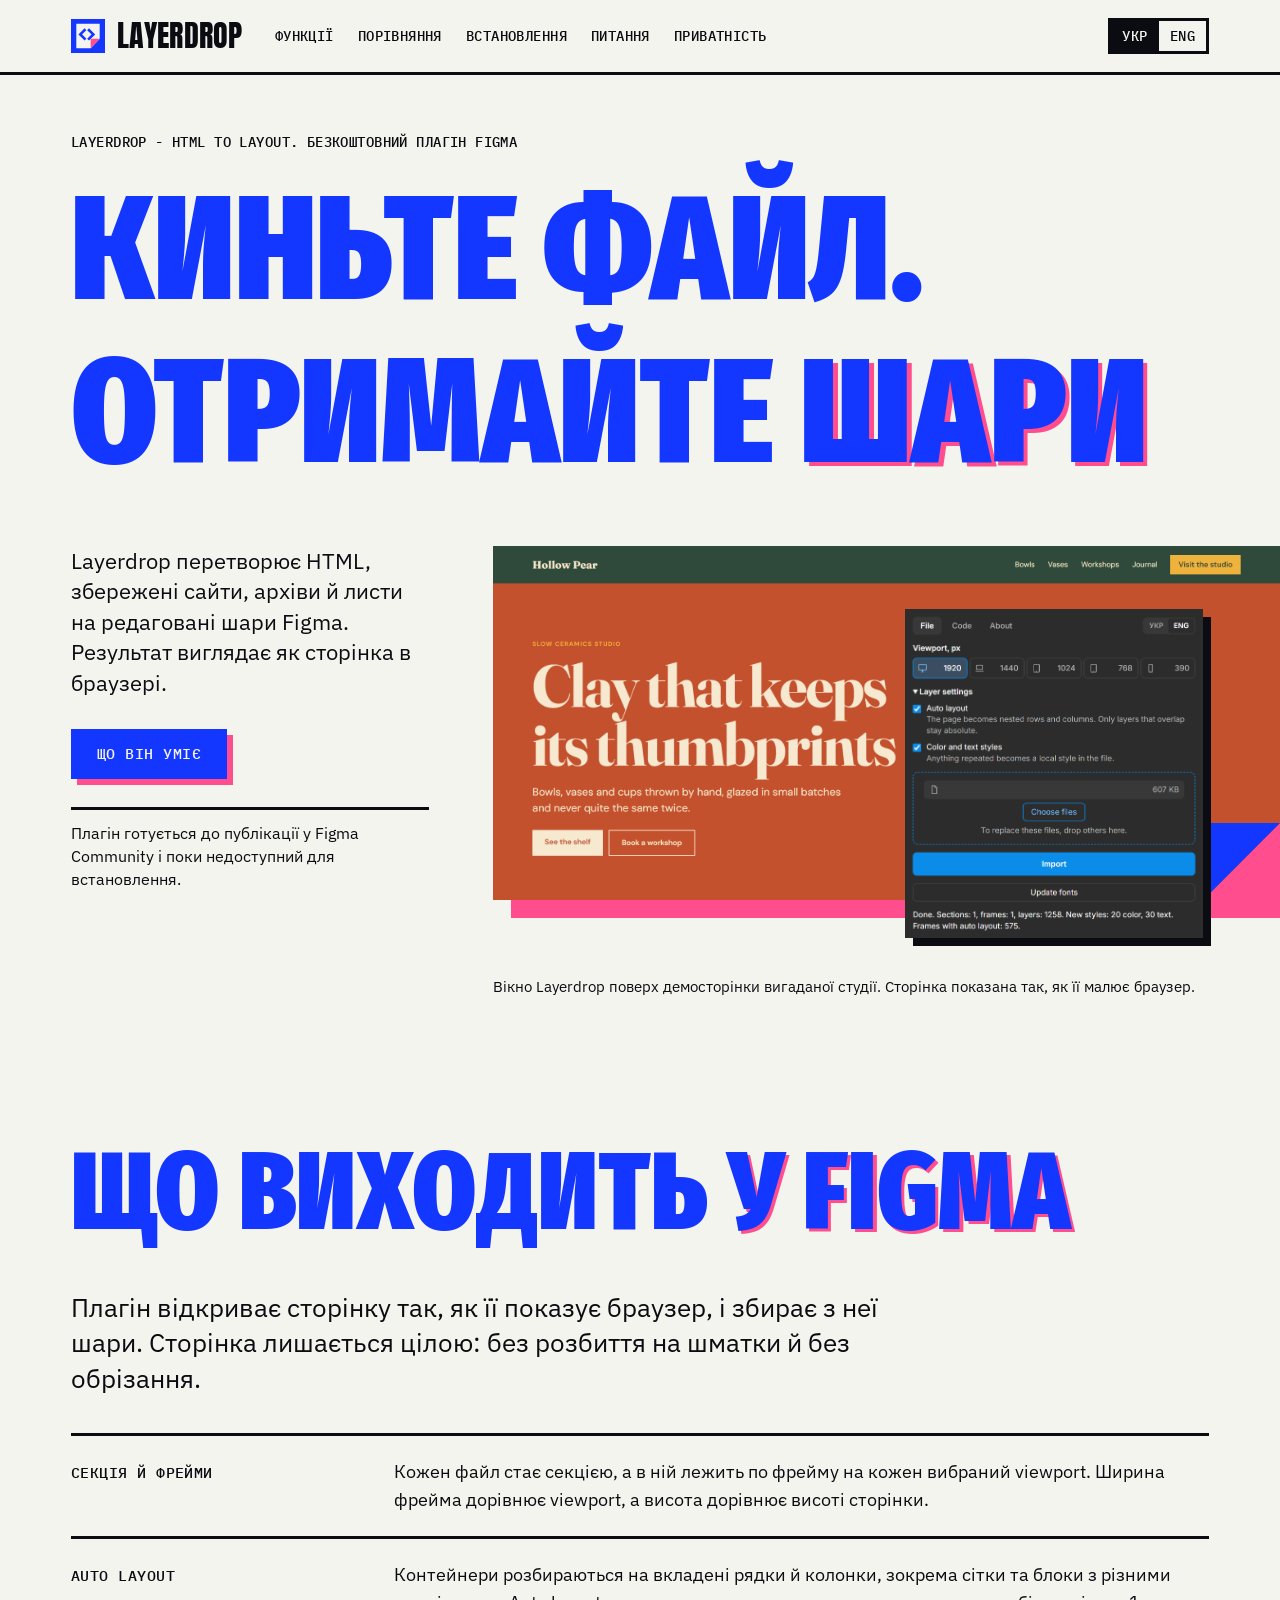
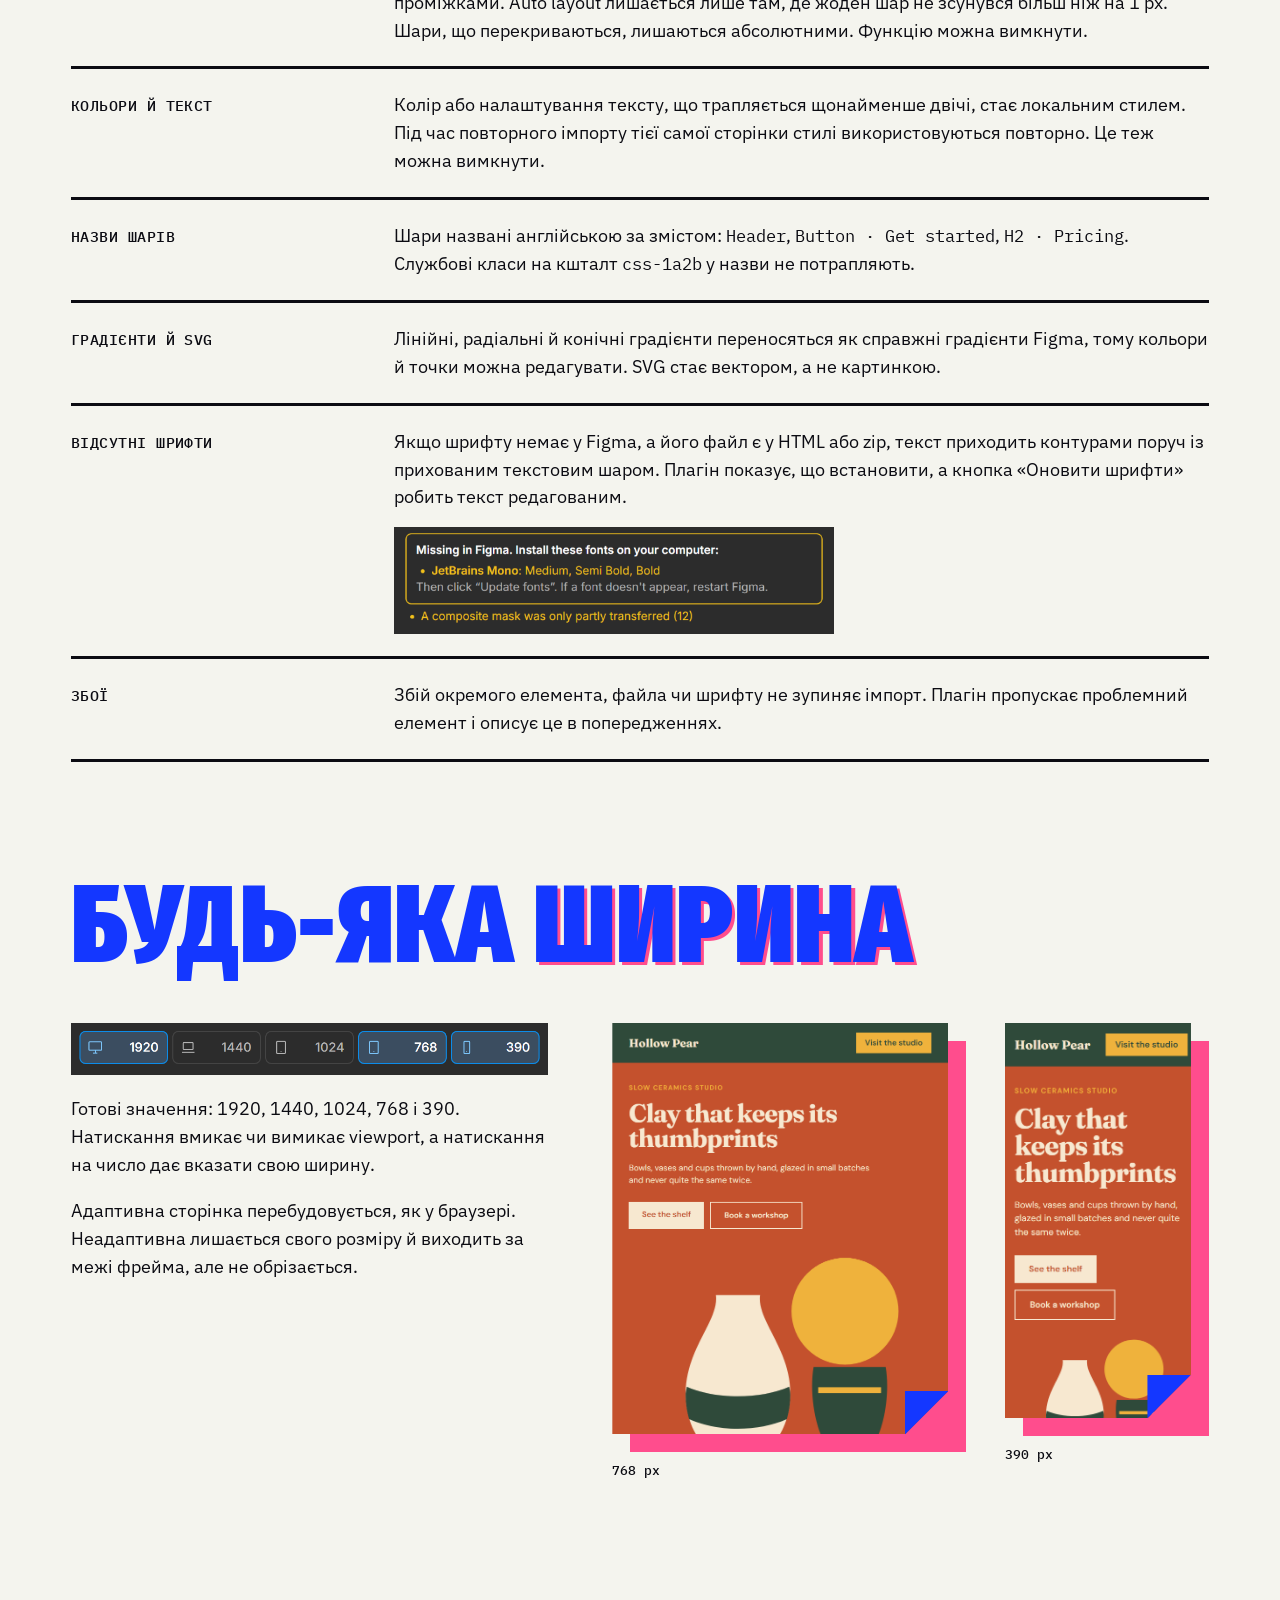
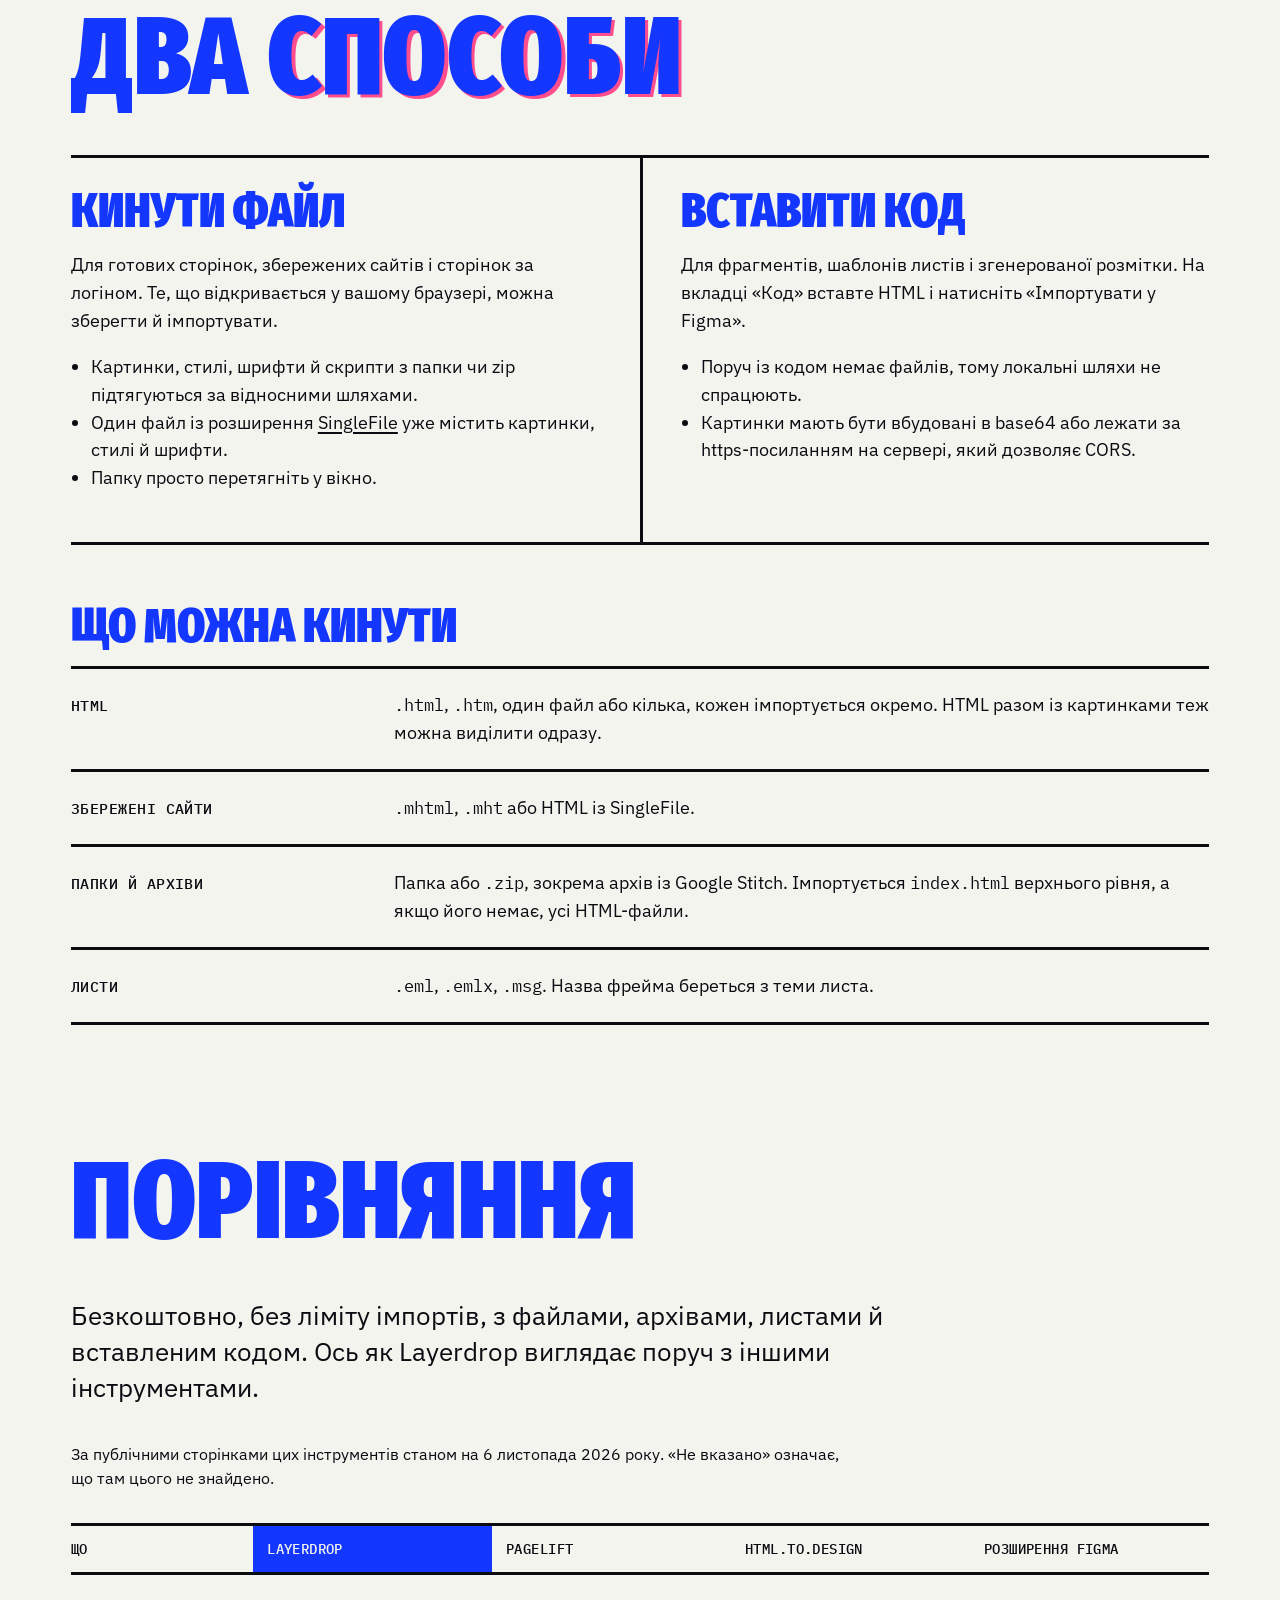
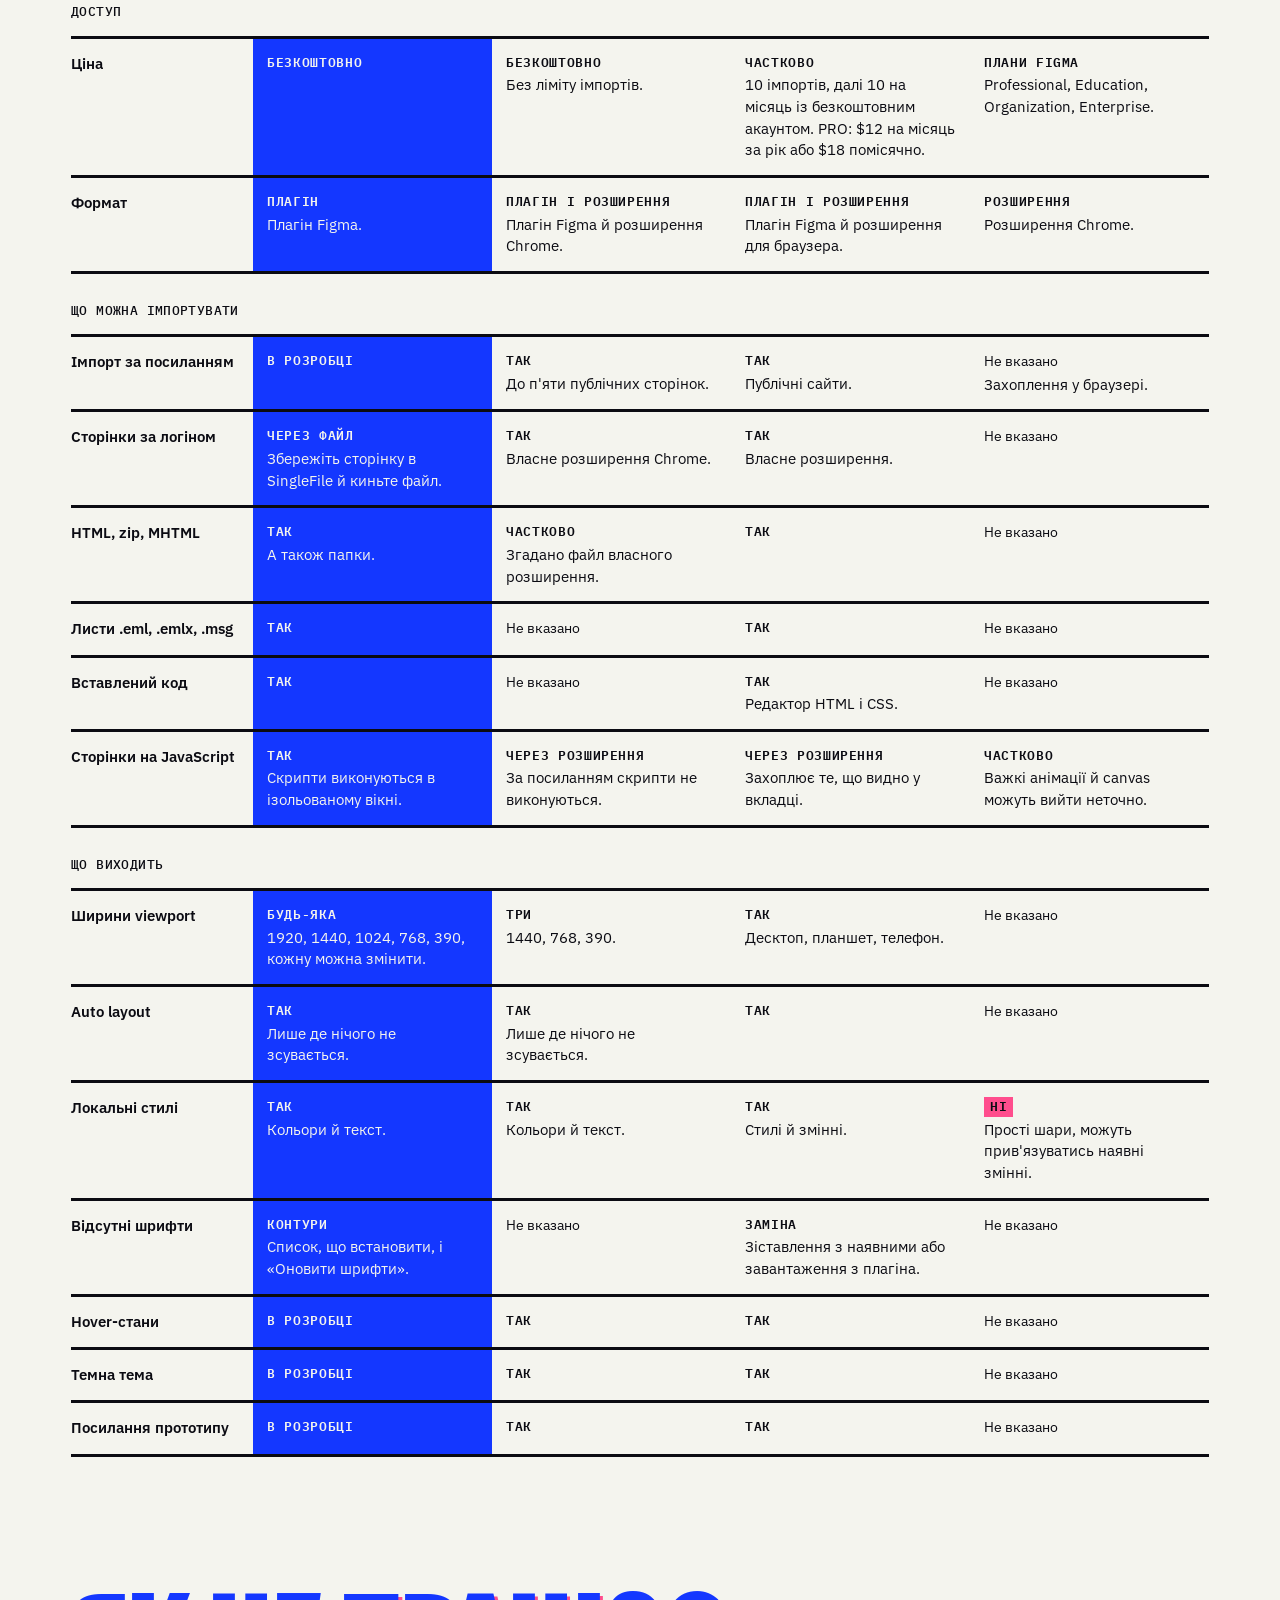
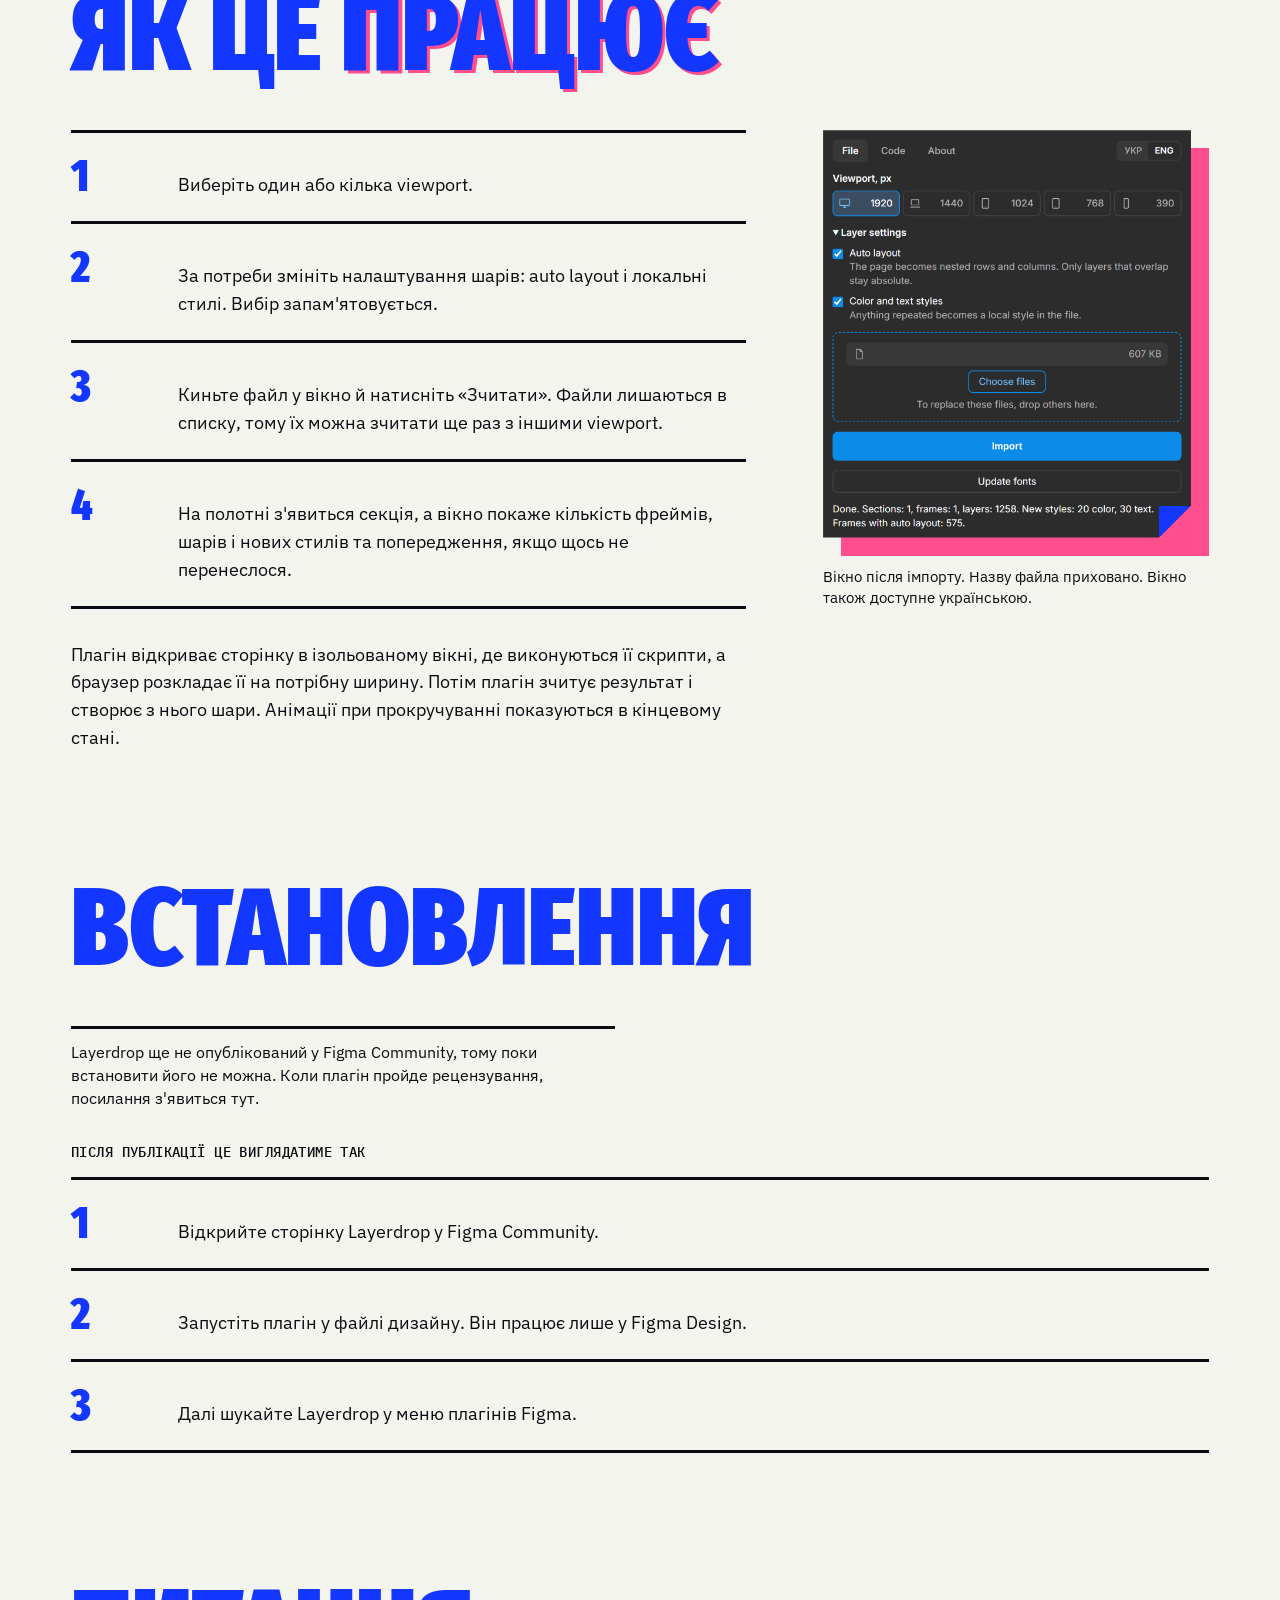
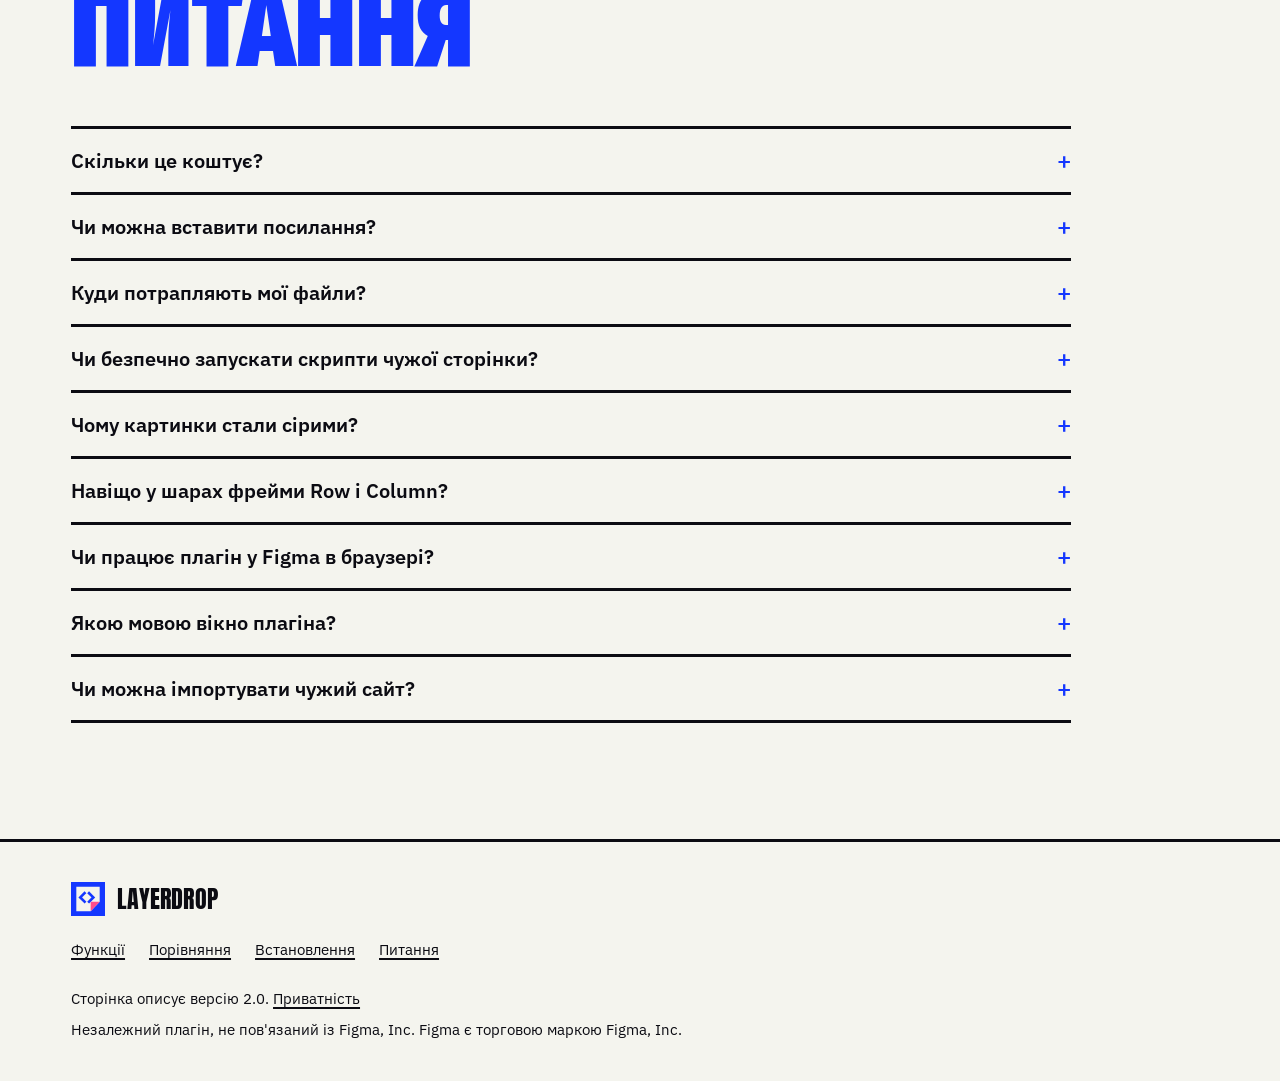
==== commit 8416742b: "Show the plugin window in the website hero Co-Authored-By: Claude Opus 5.5 <noreply@anthropic.com>" ====
--- a/index.html
+++ b/index.html
@@ -54,8 +54,11 @@
       <p class="status" data-community-pending>Плагін готується до публікації у Figma Community і поки недоступний для встановлення.</p>
     </div>
     <figure class="hero-shot">
-      <div class="sheet"><img src="assets/shots/frame-1920.png" width="1920" height="864" alt="Вигадана демосторінка студії кераміки Hollow Pear на ширині 1920: меню, великий заголовок, кнопки й векторна ілюстрація."></div>
-      <figcaption>Демосторінка вигаданої студії, зроблена для цього сайту. Показано її вигляд у браузері.</figcaption>
+      <div class="hero-stage">
+        <div class="sheet"><img src="assets/shots/frame-1920.png" width="1920" height="864" alt="Вигадана демосторінка студії кераміки Hollow Pear на ширині 1920: меню, великий заголовок, кнопки й векторна ілюстрація."></div>
+        <img class="hero-window" src="assets/shots/window.png" width="627" height="694" alt="Вікно плагіна Layerdrop після імпорту: вибрані viewport, налаштування шарів, кнопка імпорту й підсумок із кількістю шарів і стилів.">
+      </div>
+      <figcaption>Вікно Layerdrop поверх демосторінки вигаданої студії. Сторінка показана так, як її малює браузер.</figcaption>
     </figure>
   </div>
 </section>
--- a/assets/site.css
+++ b/assets/site.css
@@ -113,6 +113,9 @@
 }
 .hero-copy .lede { font-size: clamp(20px, 1.7vw, 24px); }
 .hero-shot { margin: 0 calc(-1 * var(--gutter) - 18px) 0 0; }
+/* The plugin window sits on the frame it made and hangs just past its lower edge. */
+.hero-stage { position: relative; padding-bottom: 6%; }
+.hero-window { position: absolute; top: 15%; right: calc(var(--gutter) + 24px); width: 37%; box-shadow: 8px 8px 0 var(--ink); }
 
 .actions { display: flex; flex-wrap: wrap; align-items: center; gap: 16px 24px; margin: 28px 0 0; }
 .btn {
@@ -237,6 +240,8 @@
 @media (max-width: 1000px) {
   .hero-grid { grid-template-columns: 1fr; }
   .hero-shot { order: -1; }
+  .hero-stage { padding-bottom: 55%; }
+  .hero-window { width: 62%; top: auto; bottom: 0; }
   .how, .widths { grid-template-columns: 1fr; }
   .how figure { max-width: 420px; }
 }
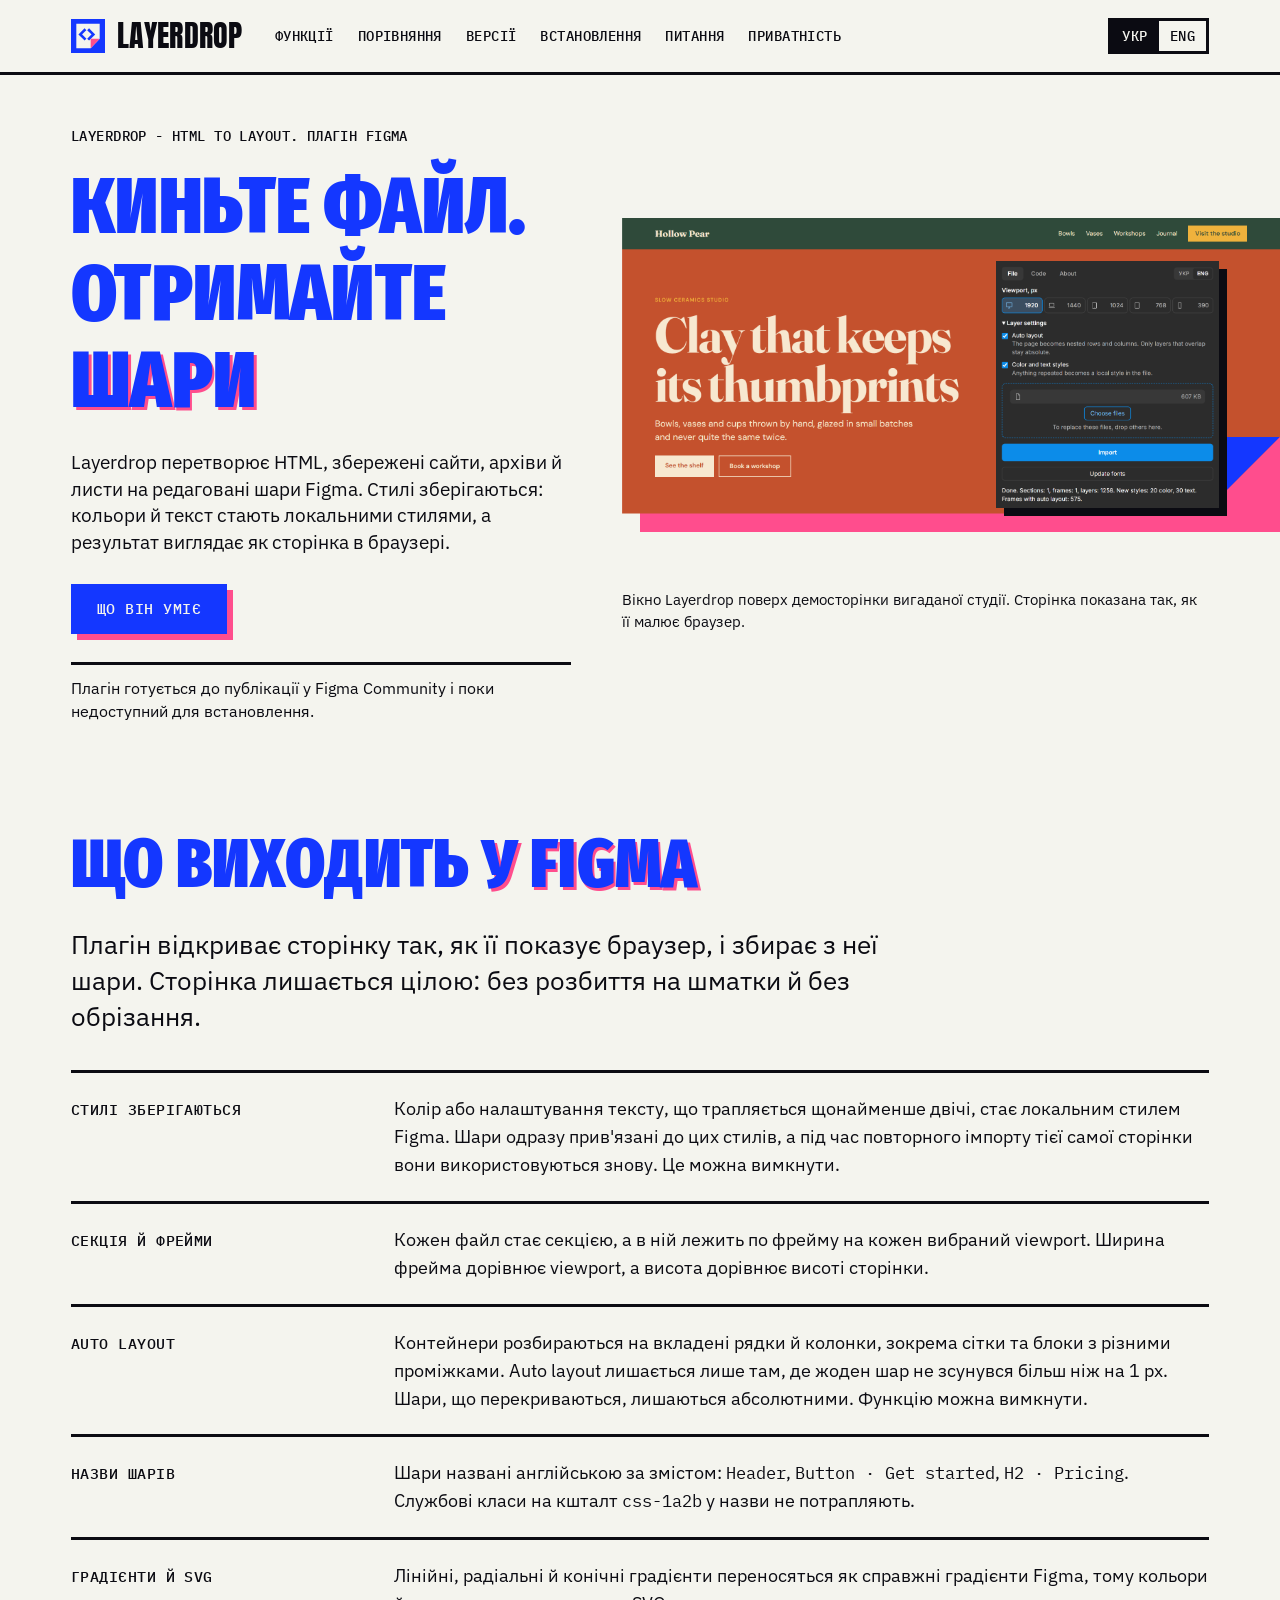
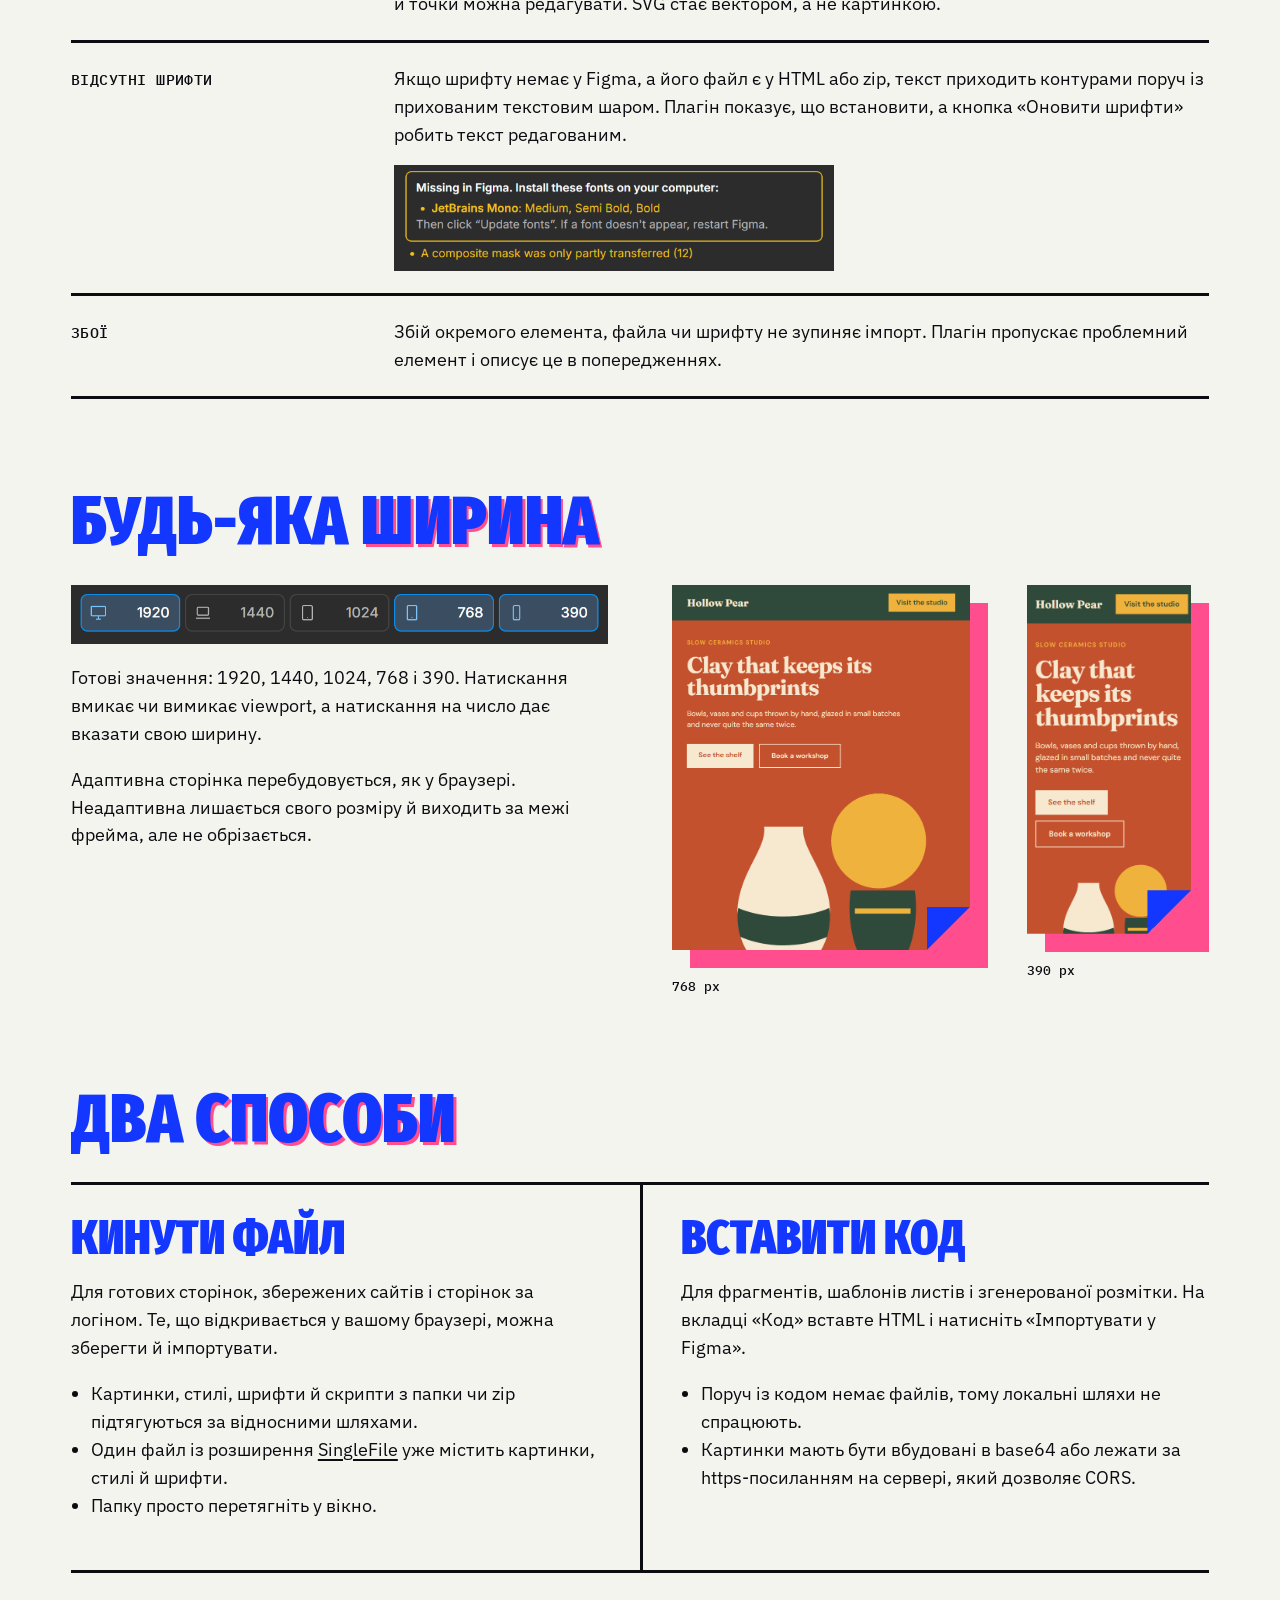
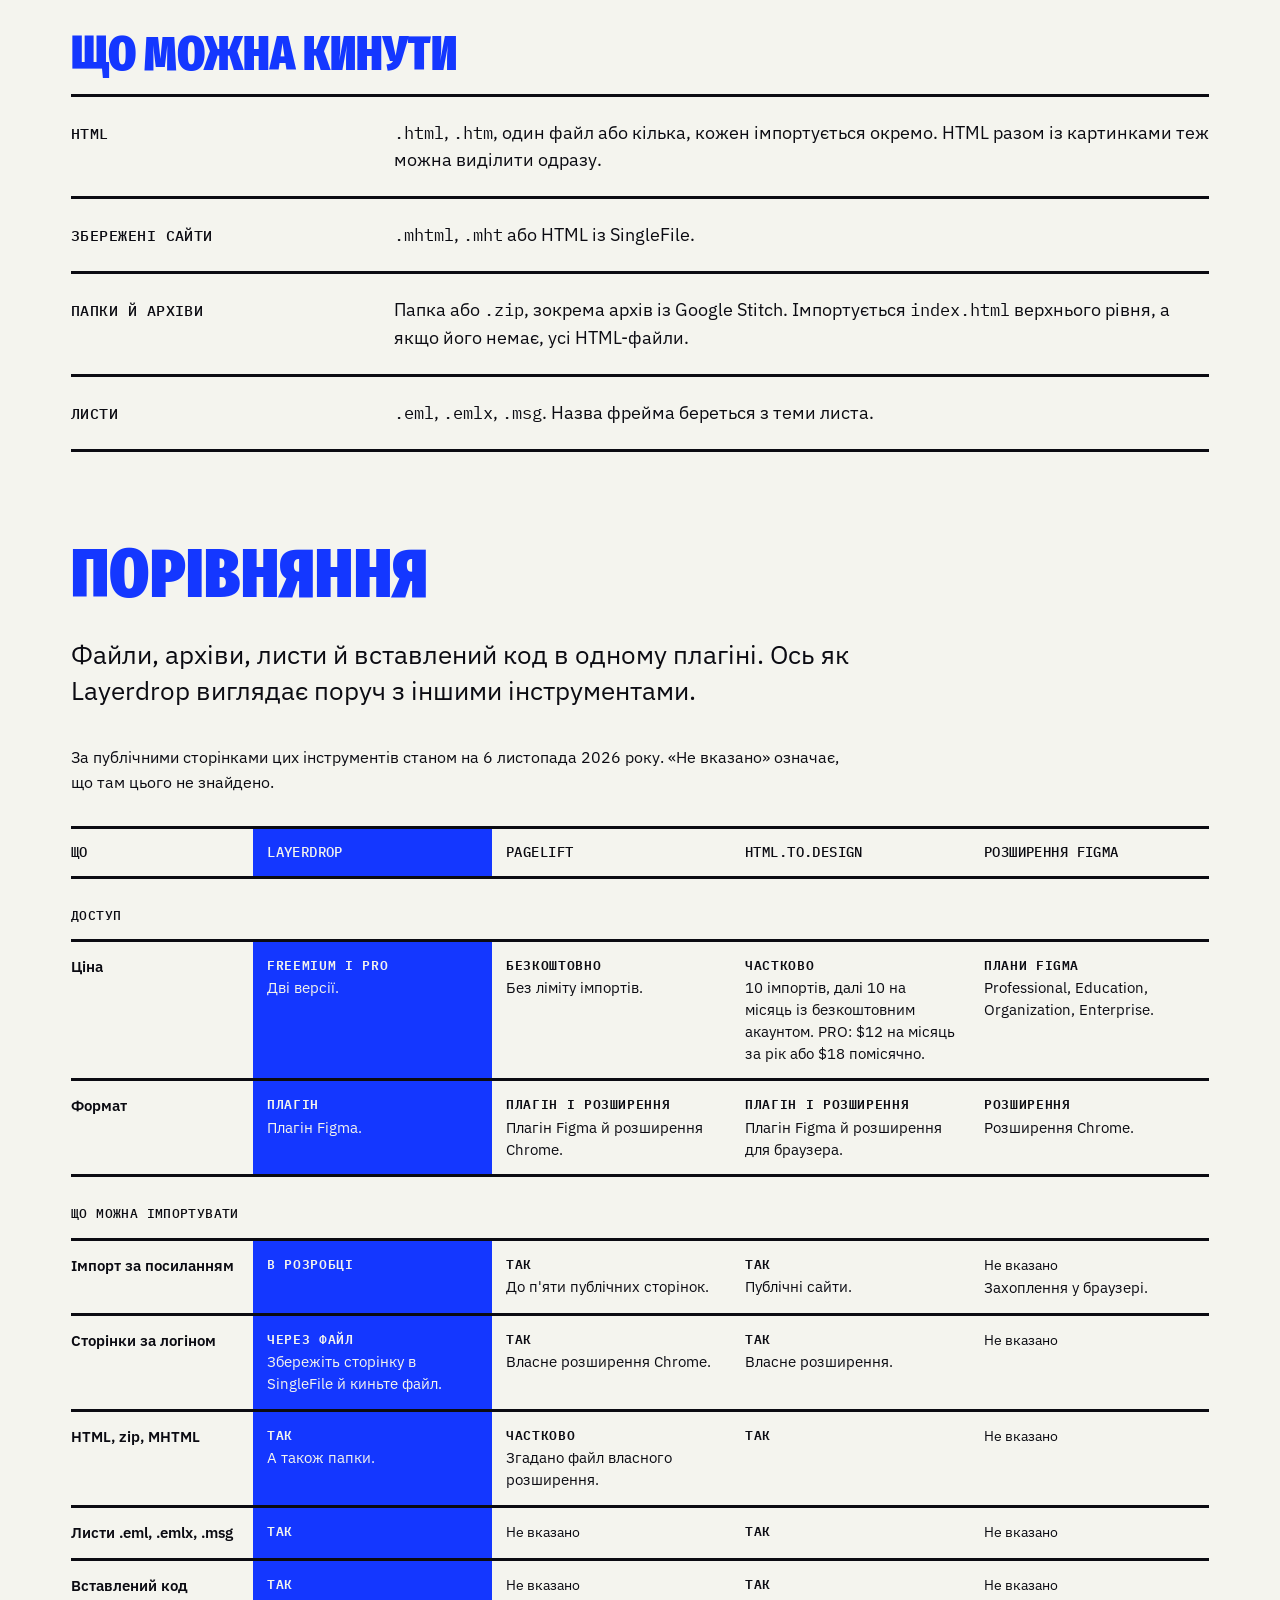
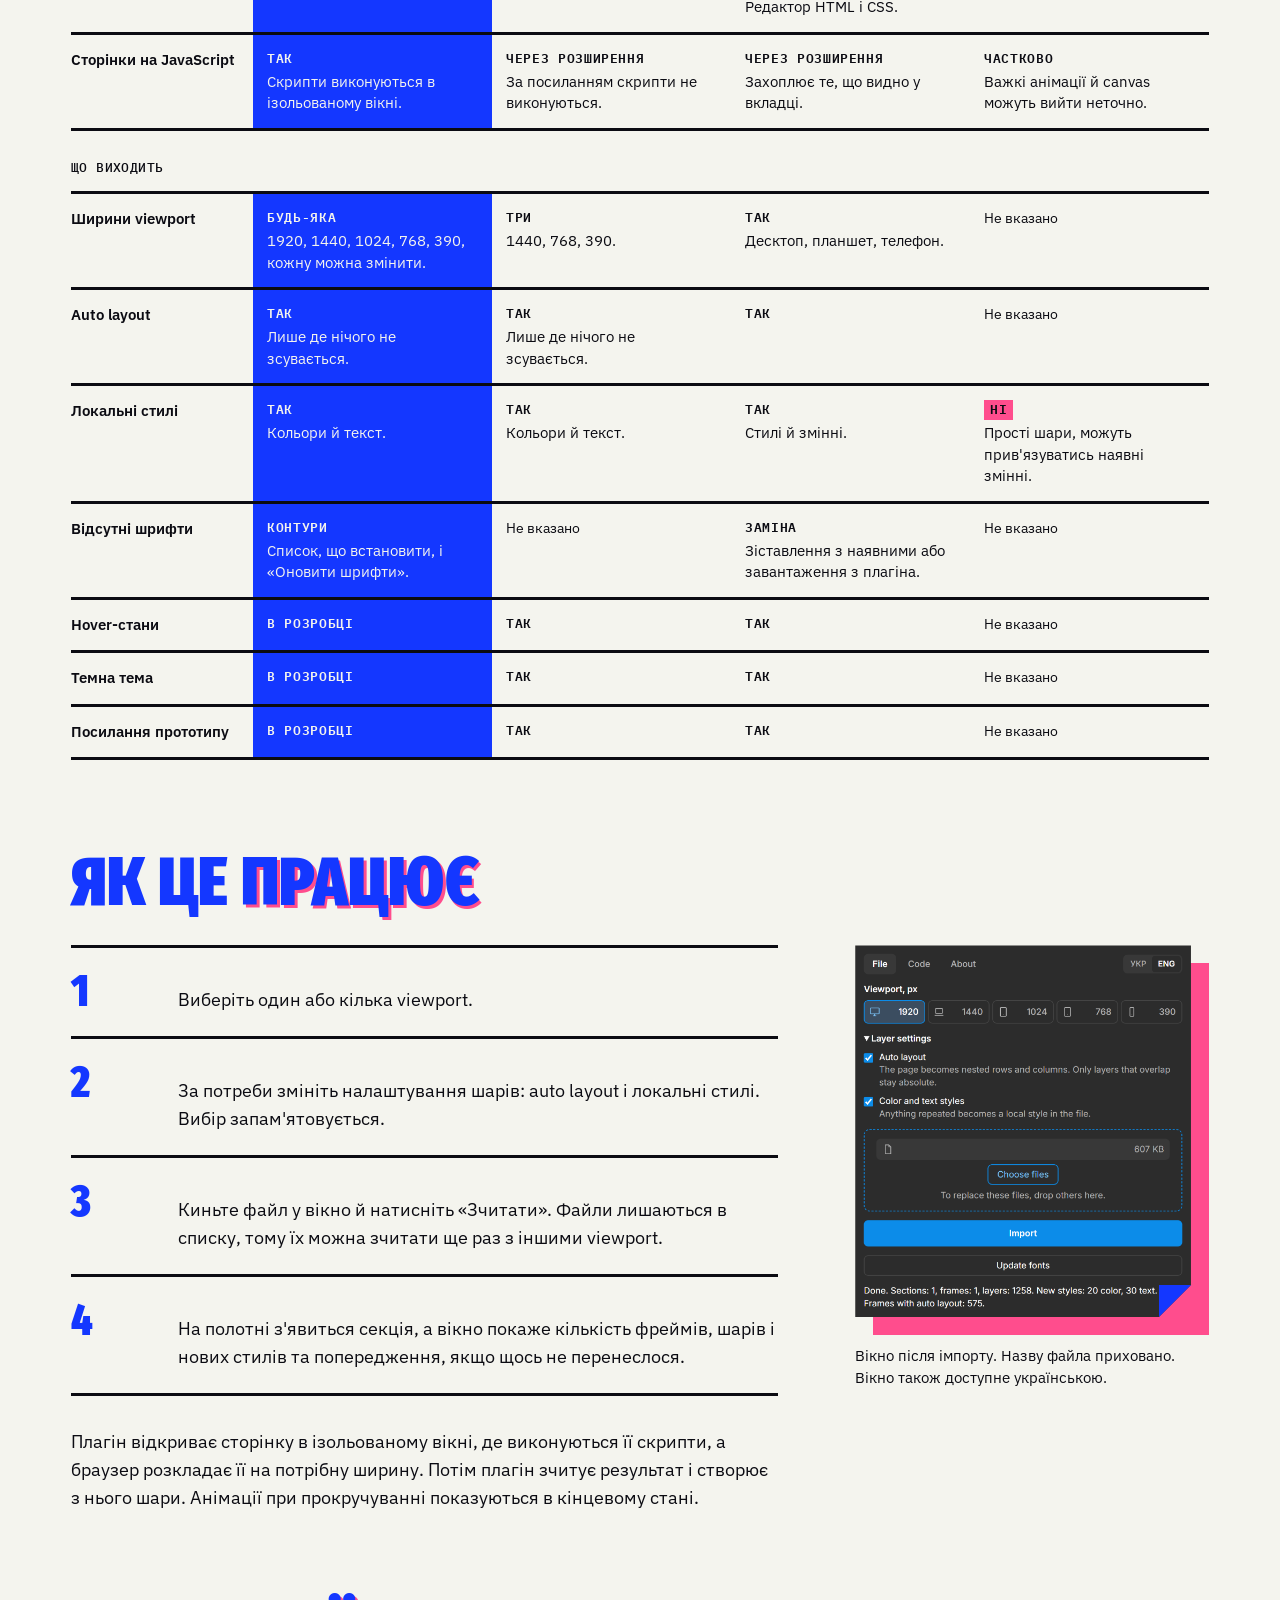
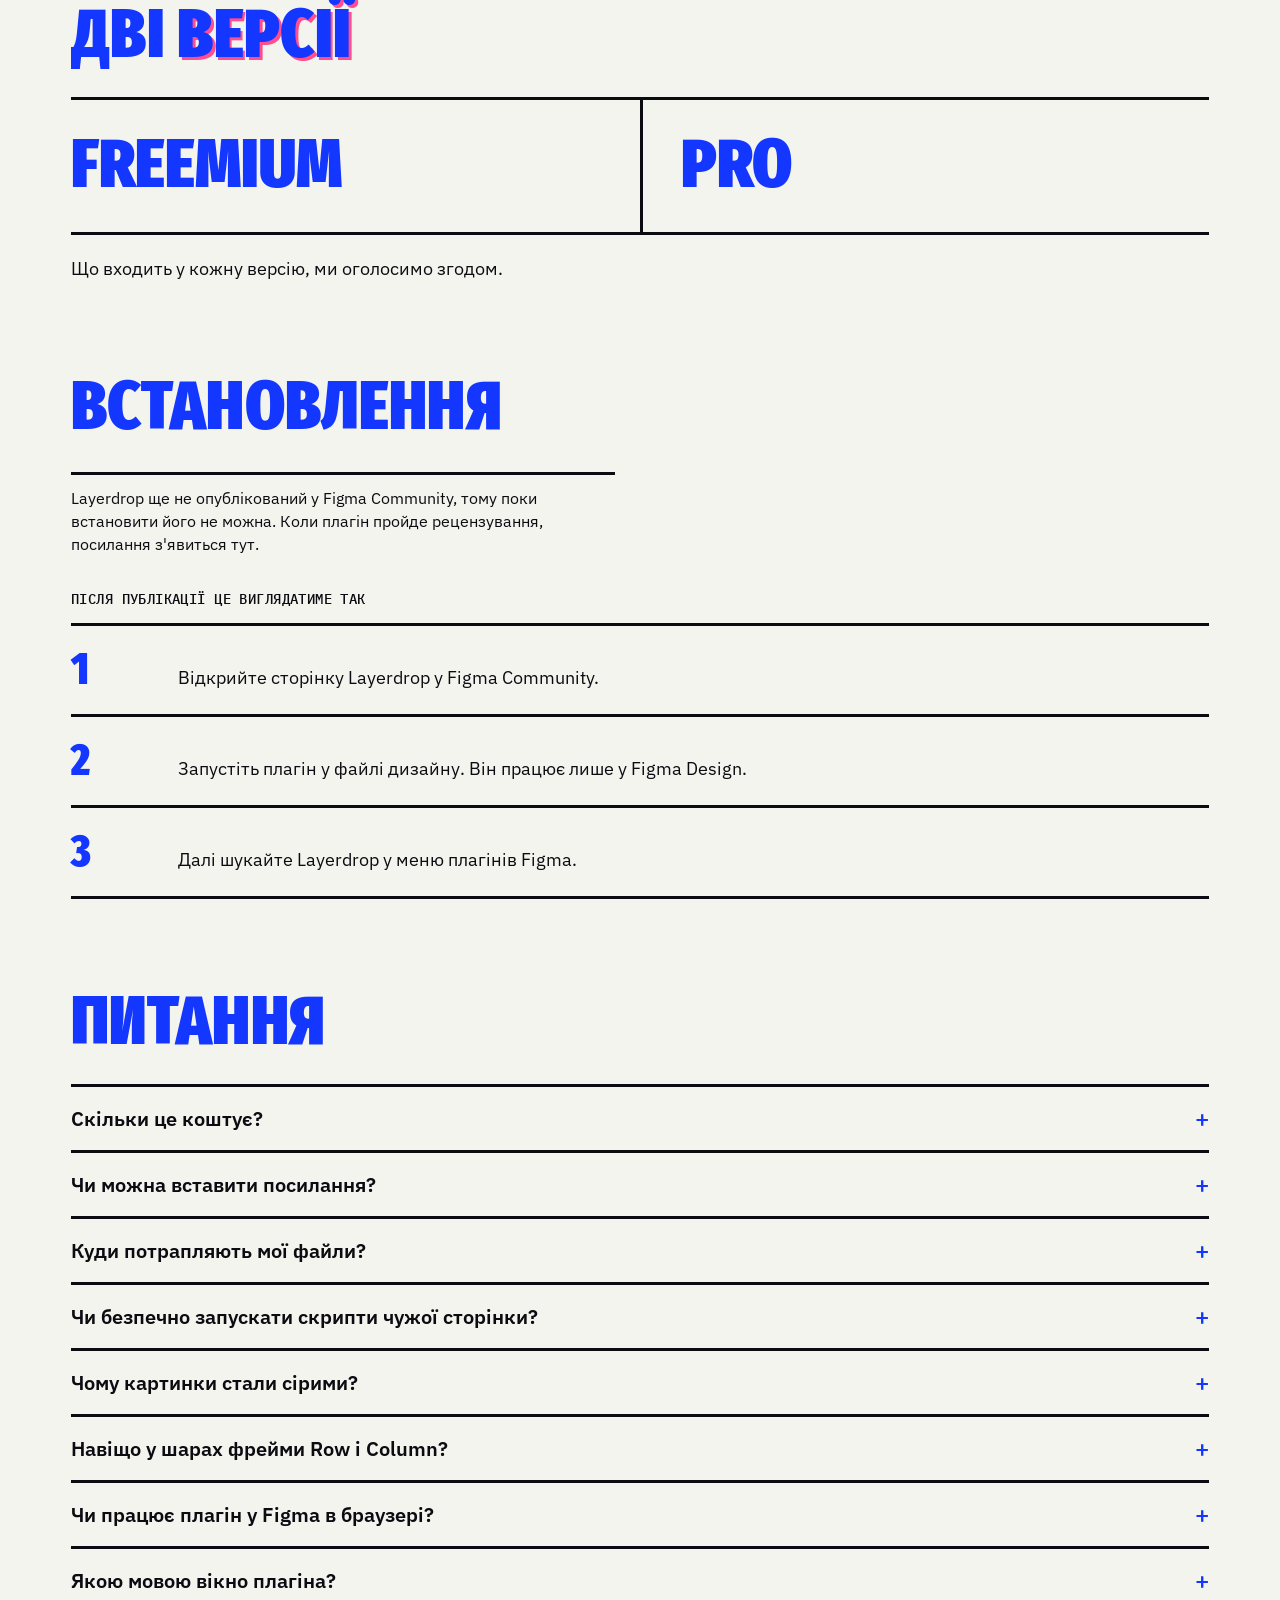
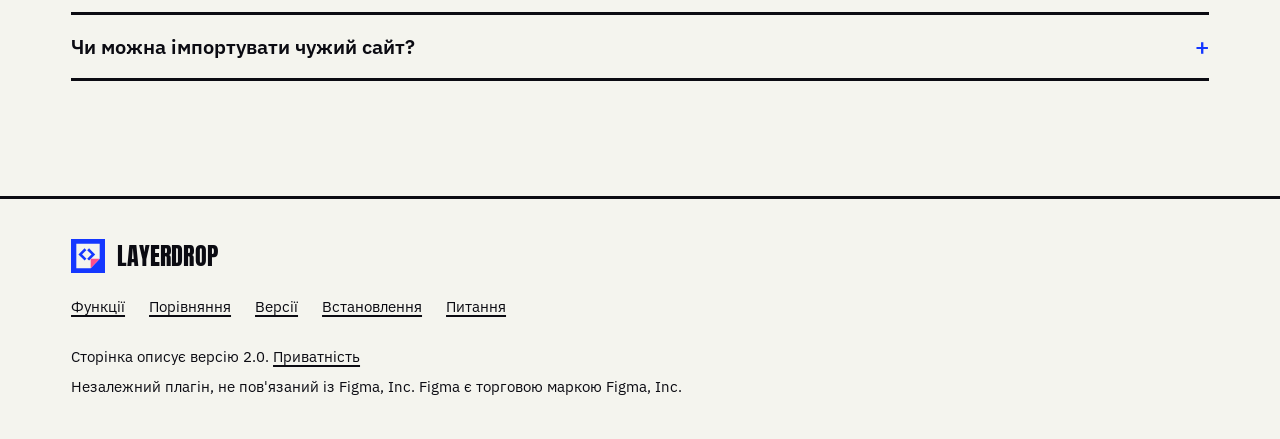
==== commit 638369d0: "Fit the hero on the first screen and add two versions The hero is now two columns with a smaller typ" ====
--- a/index.html
+++ b/index.html
@@ -4,7 +4,7 @@
 <meta charset="utf-8">
 <meta name="viewport" content="width=device-width, initial-scale=1">
 <title>Layerdrop - HTML to Layout: плагін Figma, що перетворює HTML і збережені сайти на шари</title>
-<meta name="description" content="Безкоштовний плагін Figma: HTML, збережені сайти, zip, папки й листи стають редагованими шарами з auto layout і стилями.">
+<meta name="description" content="Плагін Figma: HTML, збережені сайти, zip, папки й листи стають редагованими шарами з auto layout і стилями.">
 <link rel="canonical" href="https://ihorbliz.github.io/layerdrop/">
 <link rel="alternate" hreflang="uk" href="https://ihorbliz.github.io/layerdrop/">
 <link rel="alternate" hreflang="en" href="https://ihorbliz.github.io/layerdrop/en/">
@@ -20,7 +20,7 @@
 <link rel="icon" href="assets/icon.svg" type="image/svg+xml">
 <link rel="icon" href="assets/icon-128.png" type="image/png">
 <link rel="preload" href="assets/fonts/fira-sans-extra-condensed-900-cyrillic.woff2" as="font" type="font/woff2" crossorigin>
-<link rel="stylesheet" href="assets/site.css">
+<link rel="stylesheet" href="assets/site.css?v=4">
 <script src="assets/community-link.js" defer></script>
 </head>
 <body>
@@ -30,6 +30,7 @@
   <nav aria-label="Розділи">
     <a href="#features">Функції</a>
     <a href="#compare">Порівняння</a>
+    <a href="#pricing">Версії</a>
     <a href="#install">Встановлення</a>
     <a href="#faq">Питання</a>
     <a href="privacy/">Приватність</a>
@@ -42,11 +43,11 @@
 
 <main id="main">
 <section class="hero">
-  <p class="mono">Layerdrop - HTML to Layout. Безкоштовний плагін Figma</p>
-  <h1>Киньте файл.<br>Отримайте <span class="ink2">шари</span></h1>
   <div class="hero-grid">
     <div class="hero-copy">
-      <p class="lede">Layerdrop перетворює HTML, збережені сайти, архіви й листи на редаговані шари Figma. Результат виглядає як сторінка в браузері.</p>
+      <p class="mono">Layerdrop - HTML to Layout. Плагін Figma</p>
+      <h1>Киньте файл.<br>Отримайте <span class="ink2">шари</span></h1>
+      <p class="lede">Layerdrop перетворює HTML, збережені сайти, архіви й листи на редаговані шари Figma. Стилі зберігаються: кольори й текст стають локальними стилями, а результат виглядає як сторінка в браузері.</p>
       <div class="actions">
         <a class="btn" href="#features" data-community-pending>Що він уміє</a>
         <a class="btn" href="#" data-community-link hidden>Відкрити у Figma Community</a>
@@ -67,9 +68,9 @@
   <h2>Що виходить <span class="ink2">у Figma</span></h2>
   <p class="lede">Плагін відкриває сторінку так, як її показує браузер, і збирає з неї шари. Сторінка лишається цілою: без розбиття на шматки й без обрізання.</p>
   <ul class="rows">
+    <li><span class="label">Стилі зберігаються</span><div class="text">Колір або налаштування тексту, що трапляється щонайменше двічі, стає локальним стилем Figma. Шари одразу прив'язані до цих стилів, а під час повторного імпорту тієї самої сторінки вони використовуються знову. Це можна вимкнути.</div></li>
     <li><span class="label">Секція й фрейми</span><div class="text">Кожен файл стає секцією, а в ній лежить по фрейму на кожен вибраний viewport. Ширина фрейма дорівнює viewport, а висота дорівнює висоті сторінки.</div></li>
     <li><span class="label">Auto layout</span><div class="text">Контейнери розбираються на вкладені рядки й колонки, зокрема сітки та блоки з різними проміжками. Auto layout лишається лише там, де жоден шар не зсунувся більш ніж на 1 px. Шари, що перекриваються, лишаються абсолютними. Функцію можна вимкнути.</div></li>
-    <li><span class="label">Кольори й текст</span><div class="text">Колір або налаштування тексту, що трапляється щонайменше двічі, стає локальним стилем. Під час повторного імпорту тієї самої сторінки стилі використовуються повторно. Це теж можна вимкнути.</div></li>
     <li><span class="label">Назви шарів</span><div class="text">Шари названі англійською за змістом: <code>Header</code>, <code>Button · Get started</code>, <code>H2 · Pricing</code>. Службові класи на кшталт <code>css-1a2b</code> у назви не потрапляють.</div></li>
     <li><span class="label">Градієнти й SVG</span><div class="text">Лінійні, радіальні й конічні градієнти переносяться як справжні градієнти Figma, тому кольори й точки можна редагувати. SVG стає вектором, а не картинкою.</div></li>
     <li><span class="label">Відсутні шрифти</span><div class="text">Якщо шрифту немає у Figma, а його файл є у HTML або zip, текст приходить контурами поруч із прихованим текстовим шаром. Плагін показує, що встановити, а кнопка «Оновити шрифти» робить текст редагованим.
@@ -131,7 +132,7 @@
 
 <section id="compare">
   <h2 id="compare-title">Порівняння</h2>
-  <p class="lede">Безкоштовно, без ліміту імпортів, з файлами, архівами, листами й вставленим кодом. Ось як Layerdrop виглядає поруч з іншими інструментами.</p>
+  <p class="lede">Файли, архіви, листи й вставлений код в одному плагіні. Ось як Layerdrop виглядає поруч з іншими інструментами.</p>
   <p class="note">За публічними сторінками цих інструментів станом на 6 листопада 2026 року. «Не вказано» означає, що там цього не знайдено.</p>
   <a class="table-skip" href="#how">Пропустити таблицю</a>
   <table class="compare" role="table" aria-labelledby="compare-title">
@@ -147,7 +148,7 @@
     <tbody role="rowgroup">
       <tr role="row" class="group-row"><th role="rowheader" colspan="5" scope="rowgroup" class="group">Доступ</th></tr>
       <tr role="row"><th role="rowheader" scope="row">Ціна</th>
-        <td role="cell" class="us" data-label="Layerdrop"><span><b class="v">Безкоштовно</b></span></td>
+        <td role="cell" class="us" data-label="Layerdrop"><span><b class="v">Freemium і Pro</b>Дві версії.</span></td>
         <td role="cell" data-label="Pagelift"><span><b class="v">Безкоштовно</b>Без ліміту імпортів.</span></td>
         <td role="cell" data-label="html.to.design"><span><b class="v">Частково</b>10 імпортів, далі 10 на місяць із безкоштовним акаунтом. PRO: $12 на місяць за рік або $18 помісячно.</span></td>
         <td role="cell" data-label="Розшир. Figma"><span><b class="v">Плани Figma</b>Professional, Education, Organization, Enterprise.</span></td></tr>
@@ -250,6 +251,15 @@
   </div>
 </section>
 
+<section id="pricing">
+  <h2>Дві <span class="ink2">версії</span></h2>
+  <div class="plans">
+    <div class="plan"><h3>Freemium</h3></div>
+    <div class="plan"><h3>Pro</h3></div>
+  </div>
+  <p class="plans-note">Що входить у кожну версію, ми оголосимо згодом.</p>
+</section>
+
 <section id="install">
   <h2>Встановлення</h2>
   <p class="status gap-b" data-community-pending>Layerdrop ще не опублікований у Figma Community, тому поки встановити його не можна. Коли плагін пройде рецензування, посилання з'явиться тут.</p>
@@ -265,7 +275,7 @@
 <section id="faq">
   <h2>Питання</h2>
   <div class="faq">
-    <details><summary>Скільки це коштує?</summary><div>Layerdrop безкоштовний, платної версії немає.</div></details>
+    <details><summary>Скільки це коштує?</summary><div>Буде дві версії: Freemium і Pro. Що входить у кожну, ми оголосимо згодом.</div></details>
     <details><summary>Чи можна вставити посилання?</summary><div>Імпорт за посиланням у розробці. Поки збережіть сторінку через SingleFile і киньте файл: скрипти вже відпрацювали, а за логіном така сторінка теж зберігається.</div></details>
     <details><summary>Куди потрапляють мої файли?</summary><div>Вони нікуди не надсилаються, бо сервера в плагіна немає. Запити робить лише сама сторінка і, для шрифту, що не завантажився, плагін до Google Fonts. Докладно описано в <a href="privacy/">політиці приватності</a>.</div></details>
     <details><summary>Чи безпечно запускати скрипти чужої сторінки?</summary><div>Сторінка працює в ізольованому вікні й не має доступу до плагіна та файла Figma. Але скрипти можуть робити свої запити в інтернет, а нескінченний цикл може завісити вікно. Не імпортуйте сторінки, яким не довіряєте.</div></details>
@@ -280,7 +290,7 @@
 
 <footer>
   <a class="logo" href="./"><img src="assets/icon.svg" alt="" width="28" height="28">Layerdrop</a>
-  <nav aria-label="Розділи"><a href="#features">Функції</a><a href="#compare">Порівняння</a><a href="#install">Встановлення</a><a href="#faq">Питання</a></nav>
+  <nav aria-label="Розділи"><a href="#features">Функції</a><a href="#compare">Порівняння</a><a href="#pricing">Версії</a><a href="#install">Встановлення</a><a href="#faq">Питання</a></nav>
   <p>Сторінка описує версію 2.0. <a href="privacy/">Приватність</a></p>
   <p>Незалежний плагін, не пов'язаний із Figma, Inc. Figma є торговою маркою Figma, Inc.</p>
 </footer>
--- a/assets/site.css
+++ b/assets/site.css
@@ -29,7 +29,7 @@
   --display: "Fira Sans Extra Condensed", Impact, sans-serif;
   --display-weight: 900;
 }
-html[lang="uk"] h1 { font-size: clamp(58px, 11.6vw, 190px); line-height: 1.1; }
+html[lang="uk"] h1 { font-size: clamp(58px, min(6.2vw, 13.5vh), 130px); line-height: 1.1; }
 html[lang="uk"] h2 { line-height: 1.12; }
 
 * { box-sizing: border-box; }
@@ -64,8 +64,8 @@
 
 h1, h2, h3 { margin: 0; font-weight: var(--display-weight); text-transform: uppercase; color: var(--blue); }
 h1, h2 { font-family: var(--display); letter-spacing: .005em; }
-h1 { font-size: clamp(64px, 14.2vw, 232px); line-height: .98; }
-h2 { font-size: clamp(50px, 8.6vw, 132px); line-height: 1; margin-bottom: .32em; }
+h1 { font-size: clamp(64px, min(8.4vw, 17vh), 176px); line-height: 1; }
+h2 { font-size: clamp(44px, 5.4vw, 96px); line-height: 1; margin-bottom: .36em; }
 h3 { font: 600 22px/1.3 var(--sans); text-transform: none; color: var(--ink); }
 
 /* The second ink, slightly out of register. Blue keeps the word readable. */
@@ -96,26 +96,26 @@
 .lang span { background: var(--ink); color: var(--paper); }
 
 /* Sections */
-section, .page { padding: clamp(64px, 9vw, 136px) var(--gutter) 0; }
+section, .page { padding: clamp(56px, 6.5vw, 112px) var(--gutter) 0; }
 .lede { font-size: clamp(20px, 2vw, 26px); line-height: 1.4; max-width: 34em; margin-bottom: 1.4em; }
 .body-text { max-width: 44em; }
 .note { font-size: 16px; max-width: 48em; }
 
 /* Hero */
-.hero { padding-top: clamp(32px, 4.4vw, 64px); overflow-x: clip; padding-bottom: 18px; }
+.hero { padding-top: clamp(32px, 4vw, 56px); overflow-x: clip; padding-bottom: 18px; }
 .hero .mono { margin-bottom: 16px; }
 .hero-grid {
   display: grid;
-  grid-template-columns: minmax(300px, 4fr) 8fr;
-  gap: clamp(32px, 5vw, 72px);
-  margin-top: clamp(32px, 4vw, 56px);
-  align-items: start;
-}
-.hero-copy .lede { font-size: clamp(20px, 1.7vw, 24px); }
+  grid-template-columns: minmax(0, 46fr) minmax(0, 54fr);
+  gap: clamp(32px, 4vw, 64px);
+  align-items: center;
+}
+.hero-copy h1 { margin-bottom: 24px; }
+.hero-copy .lede { font-size: clamp(19px, 1.5vw, 24px); margin-bottom: 0; }
 .hero-shot { margin: 0 calc(-1 * var(--gutter) - 18px) 0 0; }
 /* The plugin window sits on the frame it made and hangs just past its lower edge. */
-.hero-stage { position: relative; padding-bottom: 6%; }
-.hero-window { position: absolute; top: 15%; right: calc(var(--gutter) + 24px); width: 37%; box-shadow: 8px 8px 0 var(--ink); }
+.hero-stage { position: relative; padding-bottom: 7%; }
+.hero-window { position: absolute; top: 12%; right: calc(var(--gutter) + 8px); width: 33%; box-shadow: 8px 8px 0 var(--ink); }
 
 .actions { display: flex; flex-wrap: wrap; align-items: center; gap: 16px 24px; margin: 28px 0 0; }
 .btn {
@@ -154,7 +154,7 @@
 .sheet + figcaption { margin-top: 28px; }
 
 /* Rows split by a 3 px rule, never cards */
-.rows { list-style: none; margin: 0; padding: 0; border-top: 3px solid currentColor; max-width: 1280px; }
+.rows { list-style: none; margin: 0; padding: 0; border-top: 3px solid currentColor; }
 .rows > li {
   display: grid;
   align-items: baseline;
@@ -168,14 +168,14 @@
 .rows .text img { margin-top: 16px; max-width: 440px; width: 100%; }
 
 /* Viewports */
-.subhead { margin-top: clamp(64px, 8vw, 112px); }
-.widths { display: grid; grid-template-columns: minmax(0, 1fr) minmax(0, 1.25fr); gap: 40px clamp(32px, 5vw, 72px); align-items: start; max-width: 1280px; }
+.subhead { margin-top: clamp(56px, 6.5vw, 112px); }
+.widths { display: grid; grid-template-columns: minmax(0, 1fr) minmax(0, 1fr); gap: 40px clamp(32px, 5vw, 72px); align-items: start; }
 .bar { margin-bottom: 20px; }
 .viewports { display: grid; grid-template-columns: 1.735fr 1fr; gap: 24px clamp(24px, 3vw, 40px); align-items: start; }
 .viewports .sheet { --fold: clamp(24px, 3.4vw, 48px); }
 
 /* Two ways */
-.ways { display: grid; grid-template-columns: 1fr 1fr; border-top: 3px solid var(--ink); border-bottom: 3px solid var(--ink); max-width: 1280px; }
+.ways { display: grid; grid-template-columns: 1fr 1fr; border-top: 3px solid var(--ink); border-bottom: 3px solid var(--ink); }
 .ways > div { padding: 28px clamp(24px, 3vw, 48px) 32px 0; }
 .ways > div + div { padding-left: clamp(24px, 3vw, 48px); padding-right: 0; border-left: 3px solid var(--ink); }
 .ways h3, .formats h3 { font: var(--display-weight) clamp(34px, 3.8vw, 56px)/1.05 var(--display); text-transform: uppercase; color: var(--blue); margin-bottom: 14px; }
@@ -183,7 +183,7 @@
 .formats { margin-top: 56px; }
 
 /* Comparison */
-.compare { width: 100%; max-width: 1280px; border-collapse: collapse; font-size: 15px; line-height: 1.45; margin-top: 32px; }
+.compare { width: 100%; border-collapse: collapse; font-size: 15px; line-height: 1.45; margin-top: 32px; }
 .compare th, .compare td { text-align: left; vertical-align: top; padding: 14px 14px; border-bottom: 3px solid var(--ink); }
 .compare thead th { font: 500 14px/1.3 var(--mono); letter-spacing: .03em; text-transform: uppercase; border-top: 3px solid var(--ink); }
 .compare thead th.us, .compare td.us { background: var(--blue); color: var(--paper); }
@@ -197,9 +197,16 @@
 .compare th.group { font: 500 13px/1.4 var(--mono); letter-spacing: .03em; text-transform: uppercase; padding-top: 28px; }
 .table-skip { display: none; margin-top: 20px; padding: 10px 0; font-weight: 600; }
 
+/* Pricing */
+.plans { display: grid; grid-template-columns: 1fr 1fr; border-top: 3px solid var(--ink); border-bottom: 3px solid var(--ink); }
+.plan { padding: 28px clamp(24px, 3vw, 48px) 32px 0; }
+.plan + .plan { padding-left: clamp(24px, 3vw, 48px); padding-right: 0; border-left: 3px solid var(--ink); }
+.plan h3 { font: var(--display-weight) clamp(44px, 5.4vw, 96px)/1.05 var(--display); text-transform: uppercase; color: var(--blue); }
+.plans-note { margin-top: 20px; }
+
 /* Steps */
 .window-sheet { --fold: 32px; }
-.how { display: grid; grid-template-columns: 7fr 4fr; gap: 40px clamp(32px, 6vw, 96px); align-items: start; max-width: 1280px; }
+.how { display: grid; grid-template-columns: minmax(0, 2fr) minmax(280px, 1fr); gap: 40px clamp(32px, 6vw, 96px); align-items: start; }
 .steps > li { grid-template-columns: 56px 1fr; }
 .steps .num { font: var(--display-weight) 44px/1 var(--display); color: var(--blue); }
 .after { margin-top: 32px; max-width: 46em; }
@@ -207,7 +214,7 @@
 .pending-label { margin-bottom: 14px; }
 
 /* FAQ */
-.faq { border-top: 3px solid var(--ink); max-width: 1000px; }
+.faq { border-top: 3px solid var(--ink); }
 .faq details { border-bottom: 3px solid var(--ink); }
 .faq summary {
   display: flex; justify-content: space-between; gap: 24px;
@@ -238,10 +245,18 @@
   .compare thead th.us { background: var(--blue); }
 }
 @media (max-width: 1000px) {
-  .hero-grid { grid-template-columns: 1fr; }
-  .hero-shot { order: -1; }
-  .hero-stage { padding-bottom: 55%; }
-  .hero-window { width: 62%; top: auto; bottom: 0; }
+  h1 { font-size: min(13vw, 96px); }
+  html[lang="uk"] h1 { font-size: min(11vw, 96px); }
+  .hero-grid { display: flex; flex-direction: column; align-items: stretch; gap: 0; }
+  .hero-copy { display: contents; }
+  .hero-copy .mono { order: 1; }
+  .hero-copy h1 { order: 2; }
+  .hero-shot { order: 3; margin-top: 8px; }
+  .hero-copy .lede { order: 4; margin-top: 32px; font-size: 20px; }
+  .hero-copy .actions { order: 5; }
+  .hero-copy .status { order: 6; }
+  .hero-stage { padding-bottom: 24%; }
+  .hero-window { width: 40%; top: auto; bottom: 0; right: calc(var(--gutter) + 18px); }
   .how, .widths { grid-template-columns: 1fr; }
   .how figure { max-width: 420px; }
 }
@@ -271,8 +286,13 @@
   .ways { grid-template-columns: 1fr; }
   .ways > div { padding: 22px 0; }
   .ways > div + div { padding: 22px 0; border-left: 0; border-top: 3px solid var(--ink); }
-  html[lang="uk"] h1 { font-size: min(17.4vw, 96px); }
-  html[lang="en"] h1 { font-size: min(18.5vw, 96px); }
+  html[lang="uk"] h1 { font-size: 14.4vw; }
+  .hero-stage { padding-bottom: 55%; }
+  .hero-window { width: 62%; }
+  html[lang="en"] h1 { font-size: 18.5vw; }
+  .plans { grid-template-columns: 1fr; }
+  .plan, .plan + .plan { padding: 20px 0; border-left: 0; }
+  .plan + .plan { border-top: 3px solid var(--ink); }
   .faq summary { font-size: 18px; }
   .faq details > div { padding-right: 0; }
   .top { padding-block: 14px; gap: 10px 16px; }
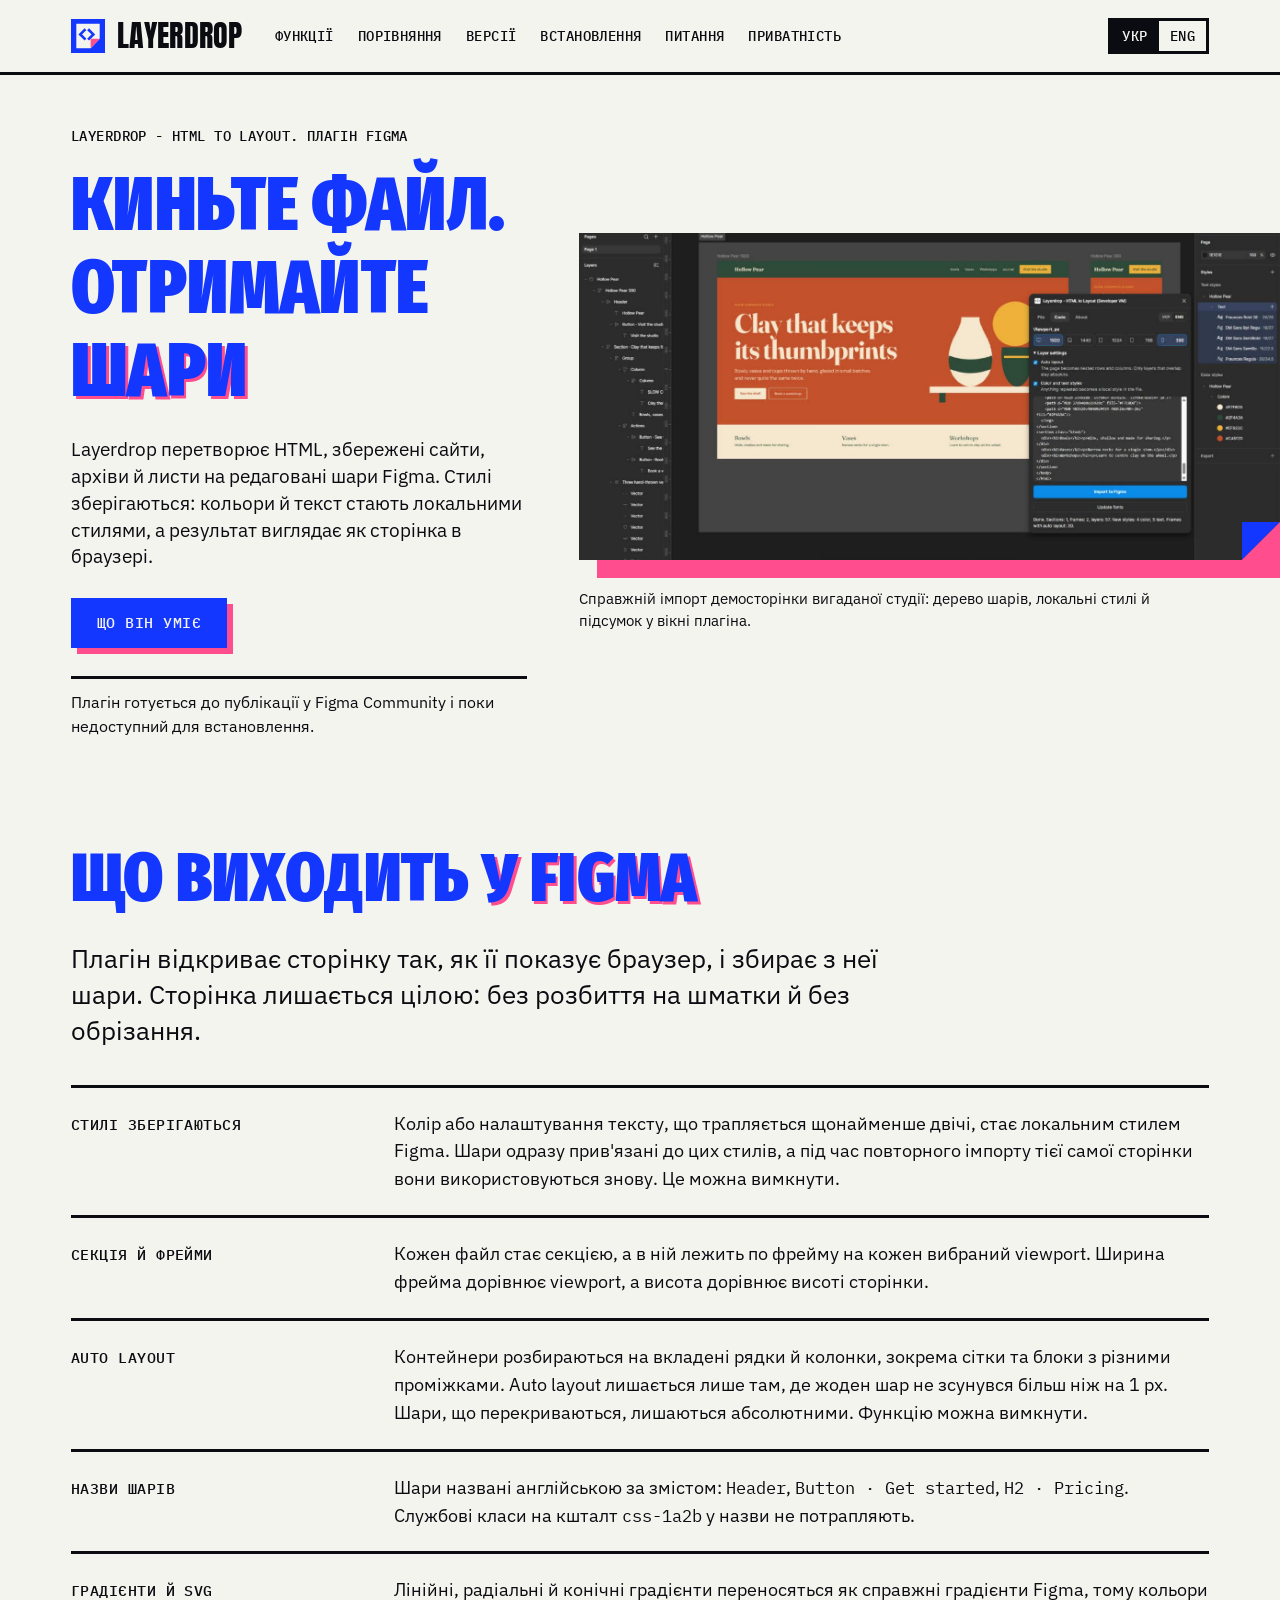
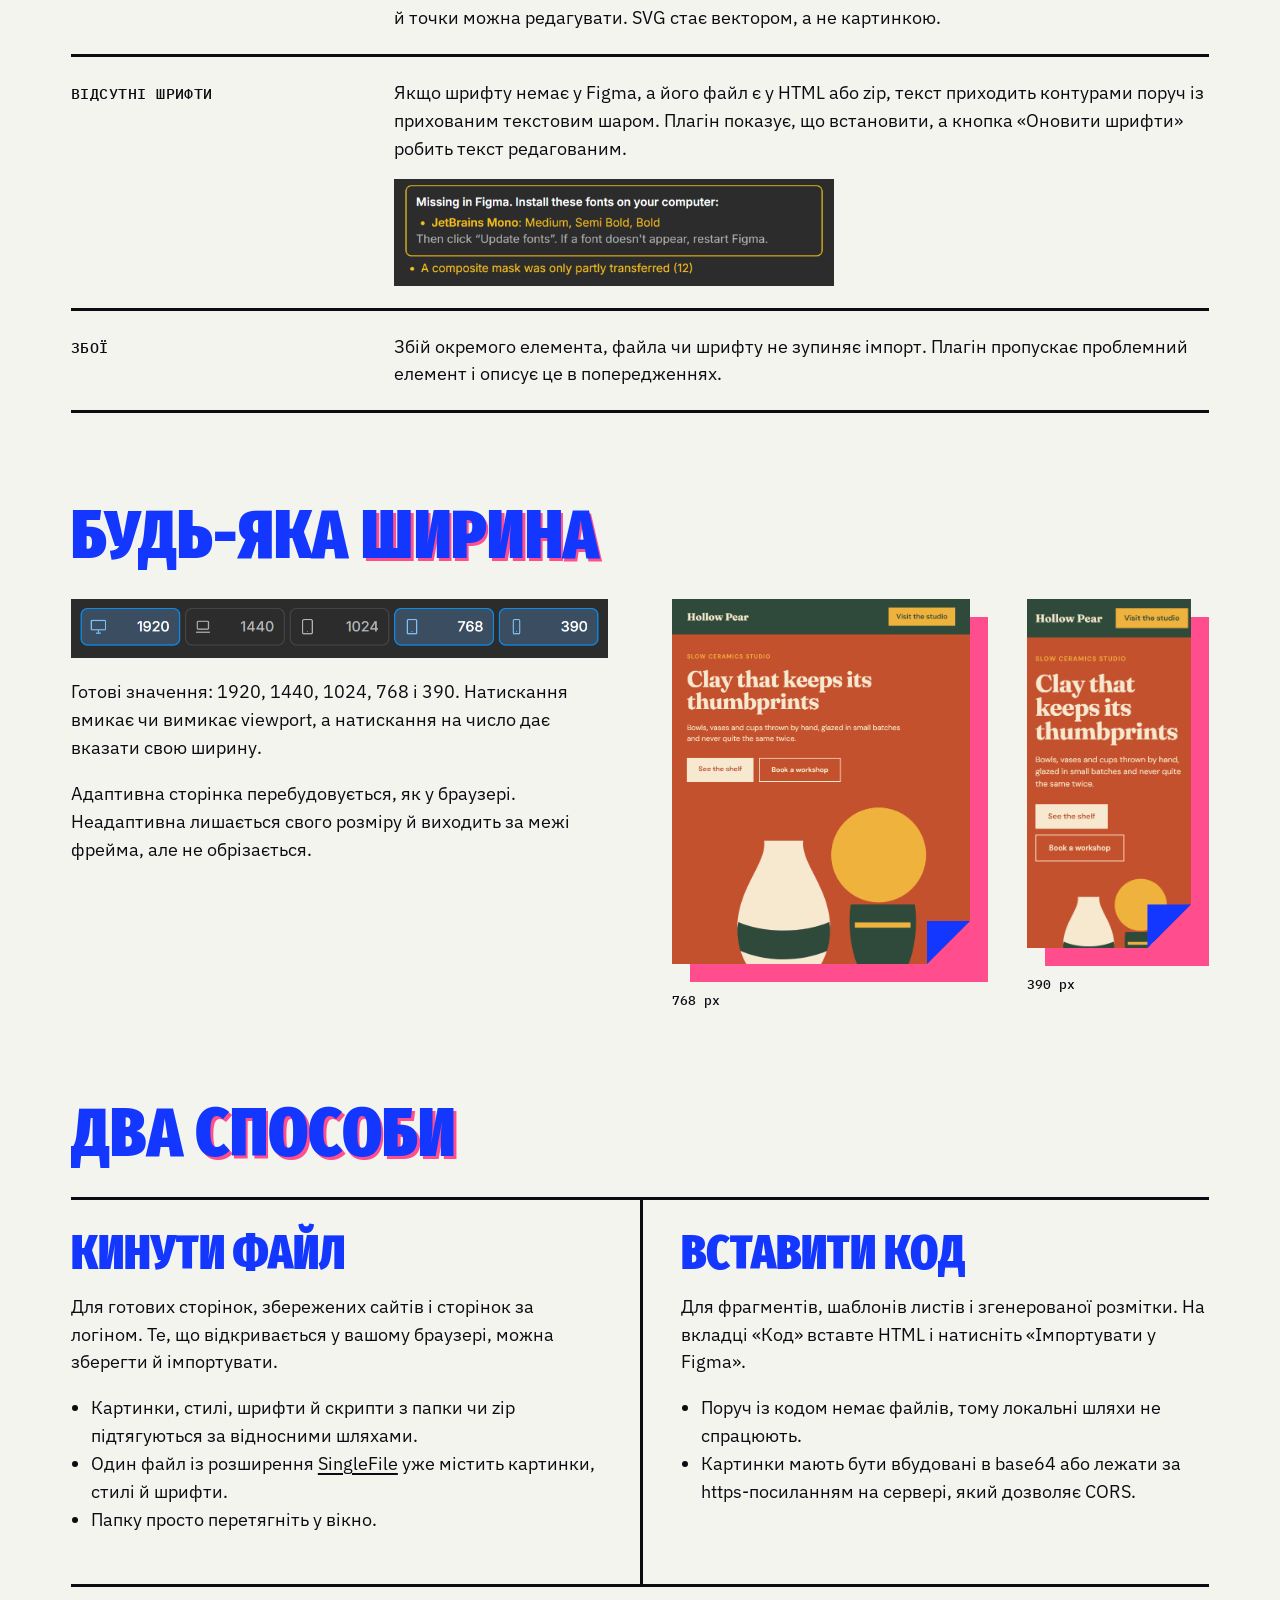
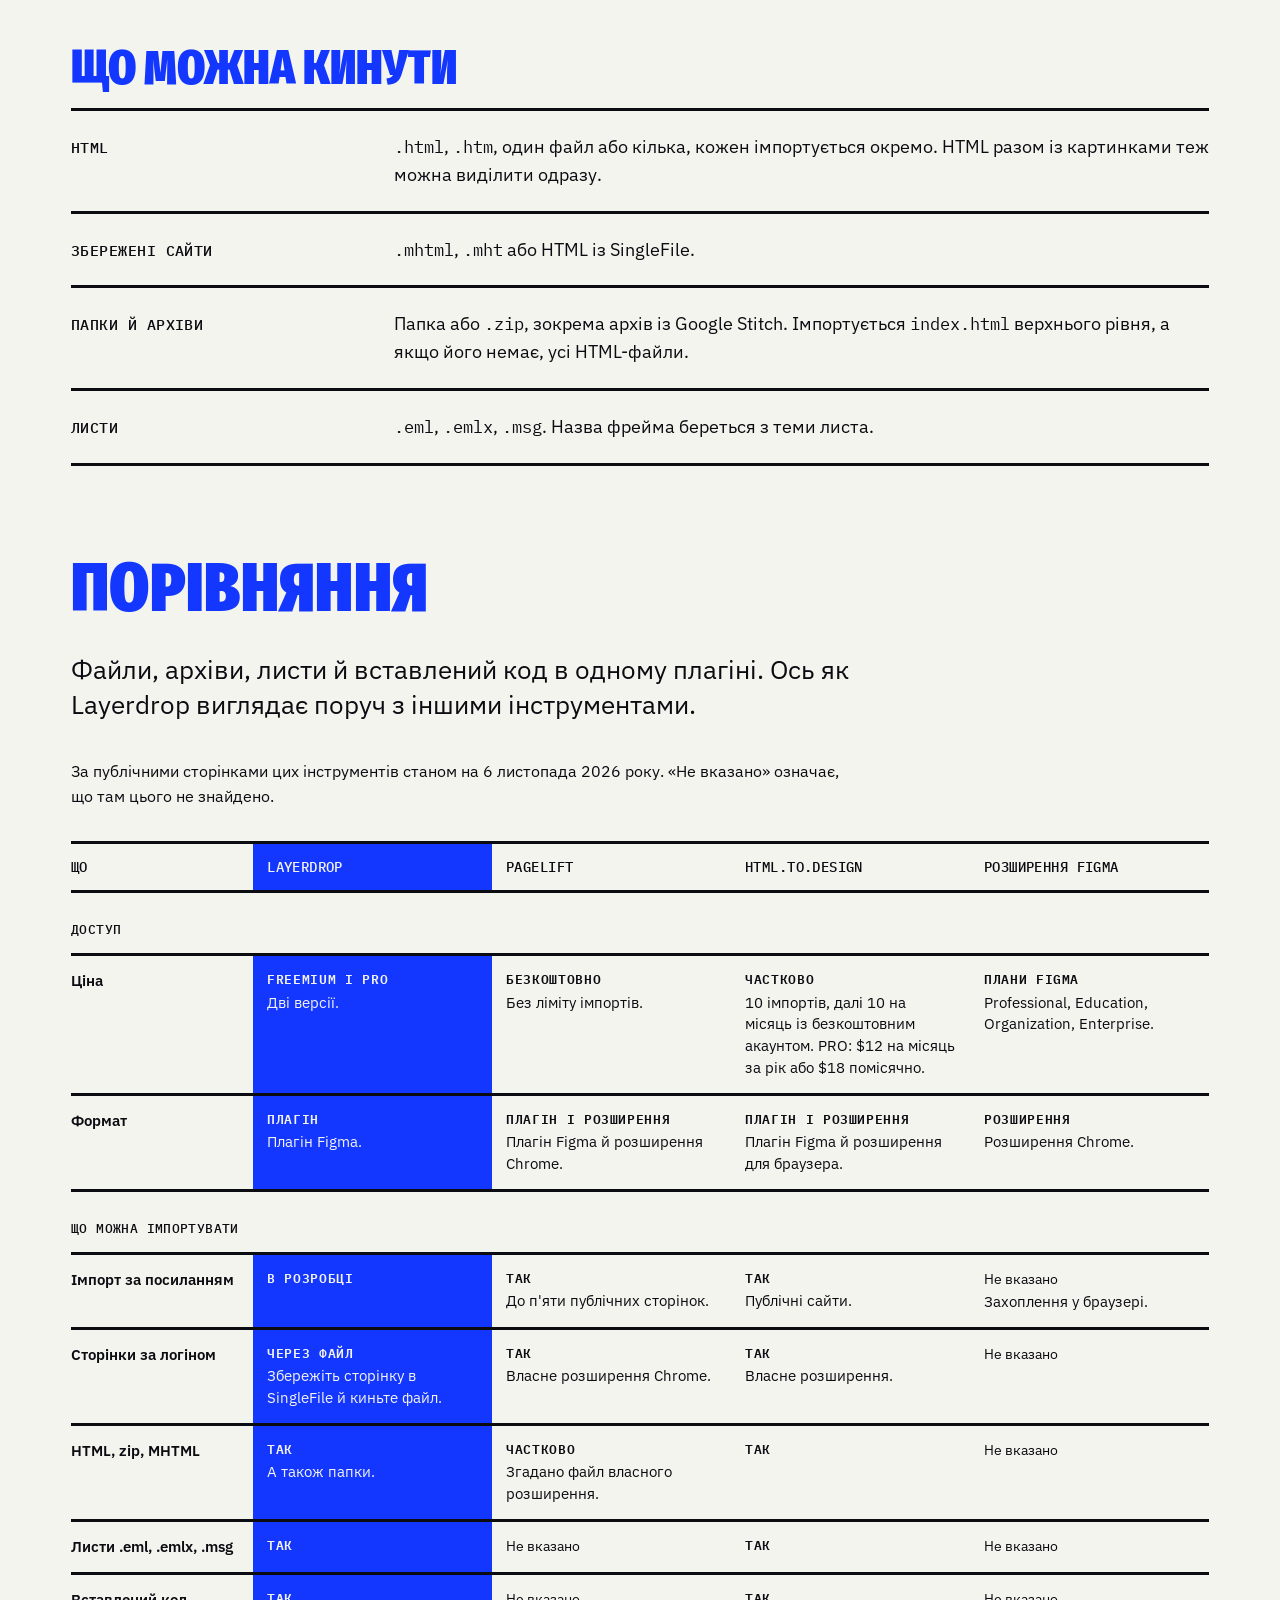
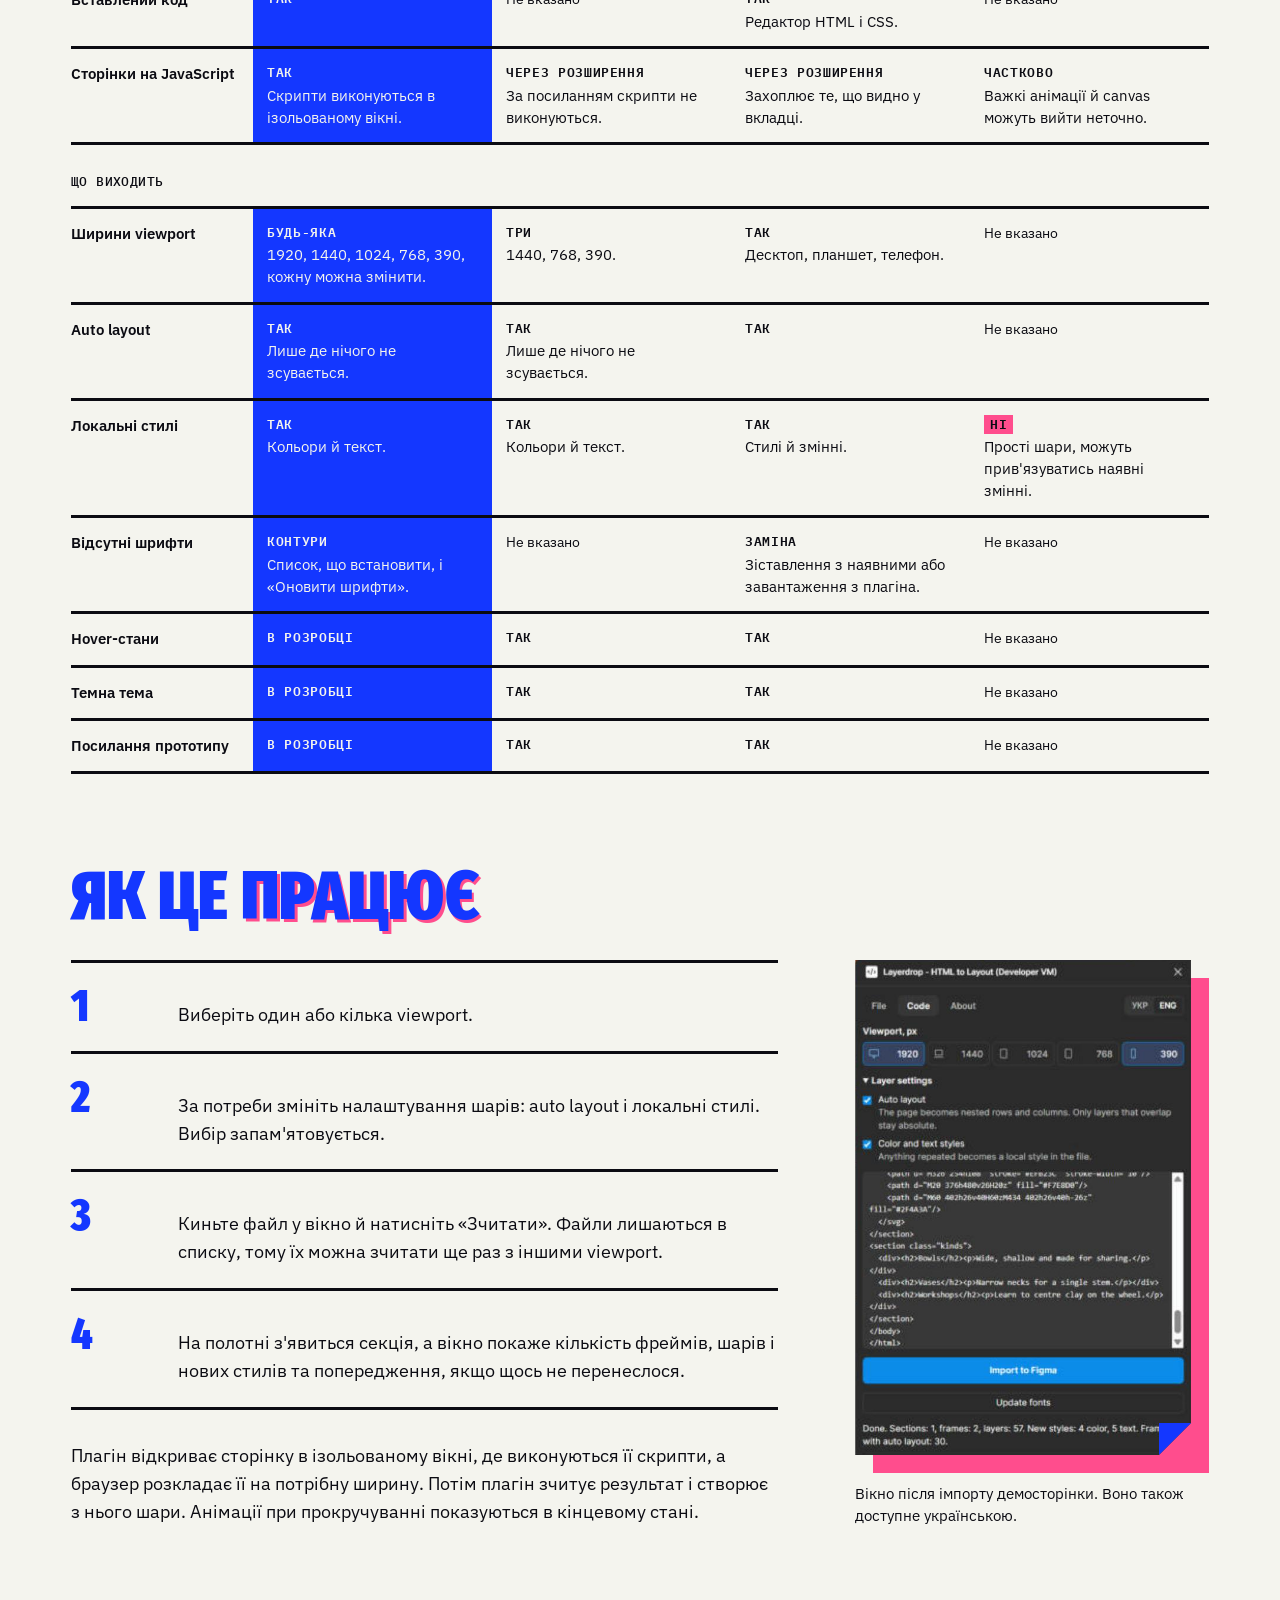
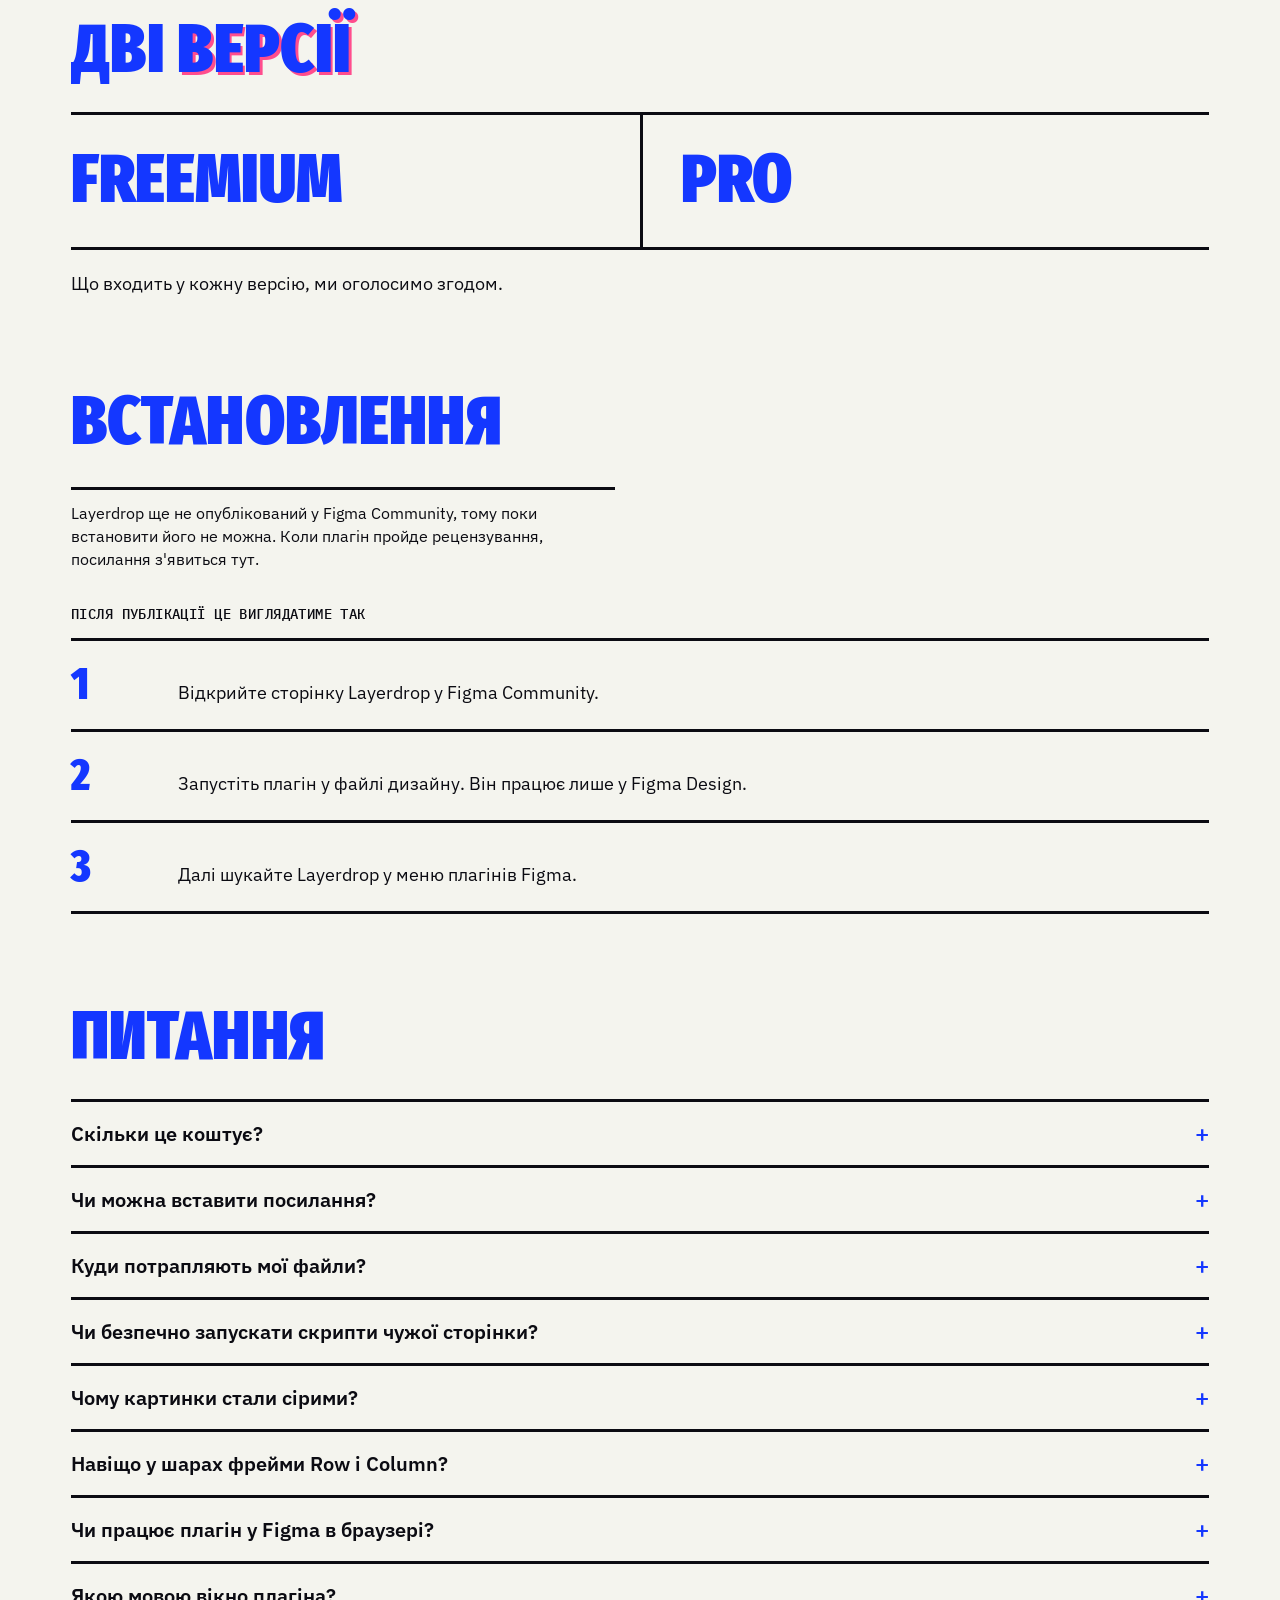
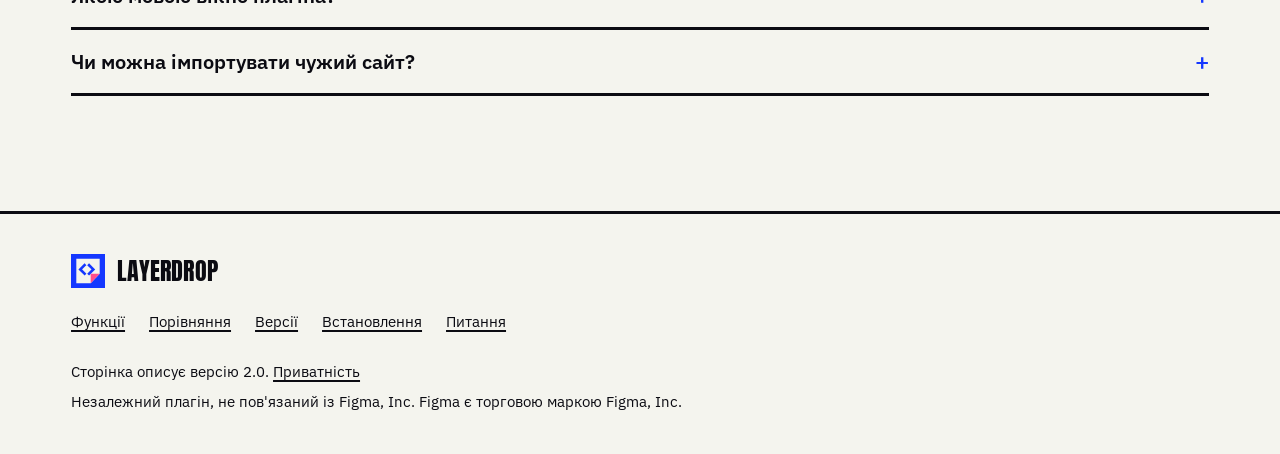
==== commit bc6804fd: "Show a real Figma import in the website hero The demo page was imported with the plugin, so the laye" ====
--- a/index.html
+++ b/index.html
@@ -20,7 +20,7 @@
 <link rel="icon" href="assets/icon.svg" type="image/svg+xml">
 <link rel="icon" href="assets/icon-128.png" type="image/png">
 <link rel="preload" href="assets/fonts/fira-sans-extra-condensed-900-cyrillic.woff2" as="font" type="font/woff2" crossorigin>
-<link rel="stylesheet" href="assets/site.css?v=4">
+<link rel="stylesheet" href="assets/site.css?v=5">
 <script src="assets/community-link.js" defer></script>
 </head>
 <body>
@@ -55,11 +55,8 @@
       <p class="status" data-community-pending>Плагін готується до публікації у Figma Community і поки недоступний для встановлення.</p>
     </div>
     <figure class="hero-shot">
-      <div class="hero-stage">
-        <div class="sheet"><img src="assets/shots/frame-1920.png" width="1920" height="864" alt="Вигадана демосторінка студії кераміки Hollow Pear на ширині 1920: меню, великий заголовок, кнопки й векторна ілюстрація."></div>
-        <img class="hero-window" src="assets/shots/window.png" width="627" height="694" alt="Вікно плагіна Layerdrop після імпорту: вибрані viewport, налаштування шарів, кнопка імпорту й підсумок із кількістю шарів і стилів.">
-      </div>
-      <figcaption>Вікно Layerdrop поверх демосторінки вигаданої студії. Сторінка показана так, як її малює браузер.</figcaption>
+      <div class="sheet"><img src="assets/shots/hero-figma.png" width="1523" height="711" alt="Figma після імпорту демосторінки Hollow Pear плагіном Layerdrop: ліворуч дерево шарів, у центрі фрейми 1920 і 390, праворуч вікно плагіна з підсумком і локальні стилі кольорів і тексту."></div>
+      <figcaption>Справжній імпорт демосторінки вигаданої студії: дерево шарів, локальні стилі й підсумок у вікні плагіна.</figcaption>
     </figure>
   </div>
 </section>
@@ -245,8 +242,8 @@
       <p class="after">Плагін відкриває сторінку в ізольованому вікні, де виконуються її скрипти, а браузер розкладає її на потрібну ширину. Потім плагін зчитує результат і створює з нього шари. Анімації при прокручуванні показуються в кінцевому стані.</p>
     </div>
     <figure>
-      <div class="sheet window-sheet"><img src="assets/shots/window.png" width="627" height="694" loading="lazy" alt="Вікно плагіна англійською: перемикачі viewport, блок налаштувань шарів, вибраний файл, кнопка імпорту й підсумок із кількістю шарів і стилів."></div>
-      <figcaption>Вікно після імпорту. Назву файла приховано. Вікно також доступне українською.</figcaption>
+      <div class="sheet window-sheet"><img src="assets/shots/window.png" width="570" height="841" loading="lazy" alt="Вікно плагіна англійською після імпорту: перемикачі viewport, налаштування шарів, вставлений код, кнопка імпорту й підсумок із кількістю шарів і стилів."></div>
+      <figcaption>Вікно після імпорту демосторінки. Воно також доступне українською.</figcaption>
     </figure>
   </div>
 </section>
--- a/assets/site.css
+++ b/assets/site.css
@@ -29,7 +29,7 @@
   --display: "Fira Sans Extra Condensed", Impact, sans-serif;
   --display-weight: 900;
 }
-html[lang="uk"] h1 { font-size: clamp(58px, min(6.2vw, 13.5vh), 130px); line-height: 1.1; }
+html[lang="uk"] h1 { font-size: clamp(54px, min(5.9vw, 13.5vh), 124px); line-height: 1.1; }
 html[lang="uk"] h2 { line-height: 1.12; }
 
 * { box-sizing: border-box; }
@@ -64,7 +64,7 @@
 
 h1, h2, h3 { margin: 0; font-weight: var(--display-weight); text-transform: uppercase; color: var(--blue); }
 h1, h2 { font-family: var(--display); letter-spacing: .005em; }
-h1 { font-size: clamp(64px, min(8.4vw, 17vh), 176px); line-height: 1; }
+h1 { font-size: clamp(64px, min(7.6vw, 17vh), 160px); line-height: 1; }
 h2 { font-size: clamp(44px, 5.4vw, 96px); line-height: 1; margin-bottom: .36em; }
 h3 { font: 600 22px/1.3 var(--sans); text-transform: none; color: var(--ink); }
 
@@ -106,16 +106,13 @@
 .hero .mono { margin-bottom: 16px; }
 .hero-grid {
   display: grid;
-  grid-template-columns: minmax(0, 46fr) minmax(0, 54fr);
+  grid-template-columns: minmax(0, 42fr) minmax(0, 58fr);
   gap: clamp(32px, 4vw, 64px);
   align-items: center;
 }
 .hero-copy h1 { margin-bottom: 24px; }
 .hero-copy .lede { font-size: clamp(19px, 1.5vw, 24px); margin-bottom: 0; }
 .hero-shot { margin: 0 calc(-1 * var(--gutter) - 18px) 0 0; }
-/* The plugin window sits on the frame it made and hangs just past its lower edge. */
-.hero-stage { position: relative; padding-bottom: 7%; }
-.hero-window { position: absolute; top: 12%; right: calc(var(--gutter) + 8px); width: 33%; box-shadow: 8px 8px 0 var(--ink); }
 
 .actions { display: flex; flex-wrap: wrap; align-items: center; gap: 16px 24px; margin: 28px 0 0; }
 .btn {
@@ -151,6 +148,7 @@
 figcaption { margin-top: 10px; font: 400 15px/1.45 var(--sans); }
 .viewports figcaption { font: 500 13px/1.45 var(--mono); }
 .hero-shot figcaption { padding-right: calc(var(--gutter) + 18px); }
+.hero-shot .sheet { --fold: clamp(24px, 3vw, 56px); }
 .sheet + figcaption { margin-top: 28px; }
 
 /* Rows split by a 3 px rule, never cards */
@@ -255,8 +253,6 @@
   .hero-copy .lede { order: 4; margin-top: 32px; font-size: 20px; }
   .hero-copy .actions { order: 5; }
   .hero-copy .status { order: 6; }
-  .hero-stage { padding-bottom: 24%; }
-  .hero-window { width: 40%; top: auto; bottom: 0; right: calc(var(--gutter) + 18px); }
   .how, .widths { grid-template-columns: 1fr; }
   .how figure { max-width: 420px; }
 }
@@ -287,8 +283,6 @@
   .ways > div { padding: 22px 0; }
   .ways > div + div { padding: 22px 0; border-left: 0; border-top: 3px solid var(--ink); }
   html[lang="uk"] h1 { font-size: 14.4vw; }
-  .hero-stage { padding-bottom: 55%; }
-  .hero-window { width: 62%; }
   html[lang="en"] h1 { font-size: 18.5vw; }
   .plans { grid-template-columns: 1fr; }
   .plan, .plan + .plan { padding: 20px 0; border-left: 0; }
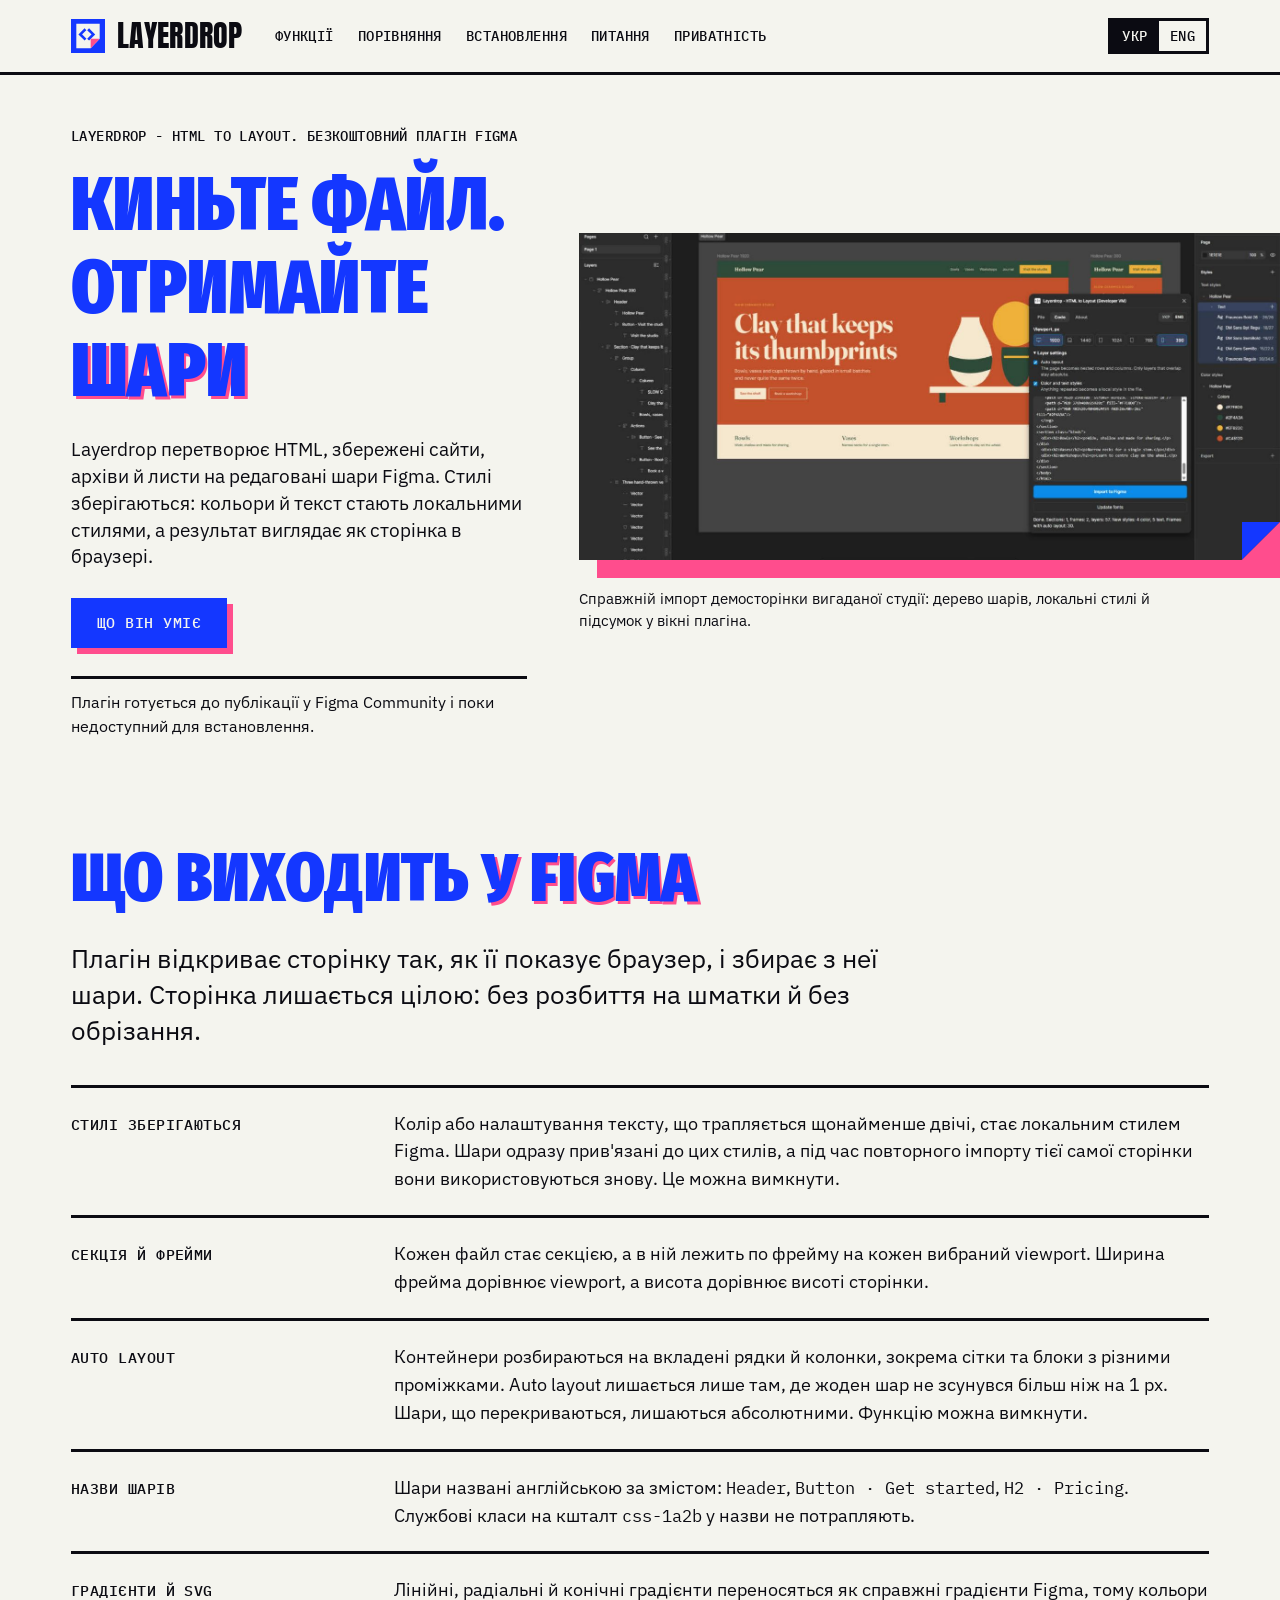
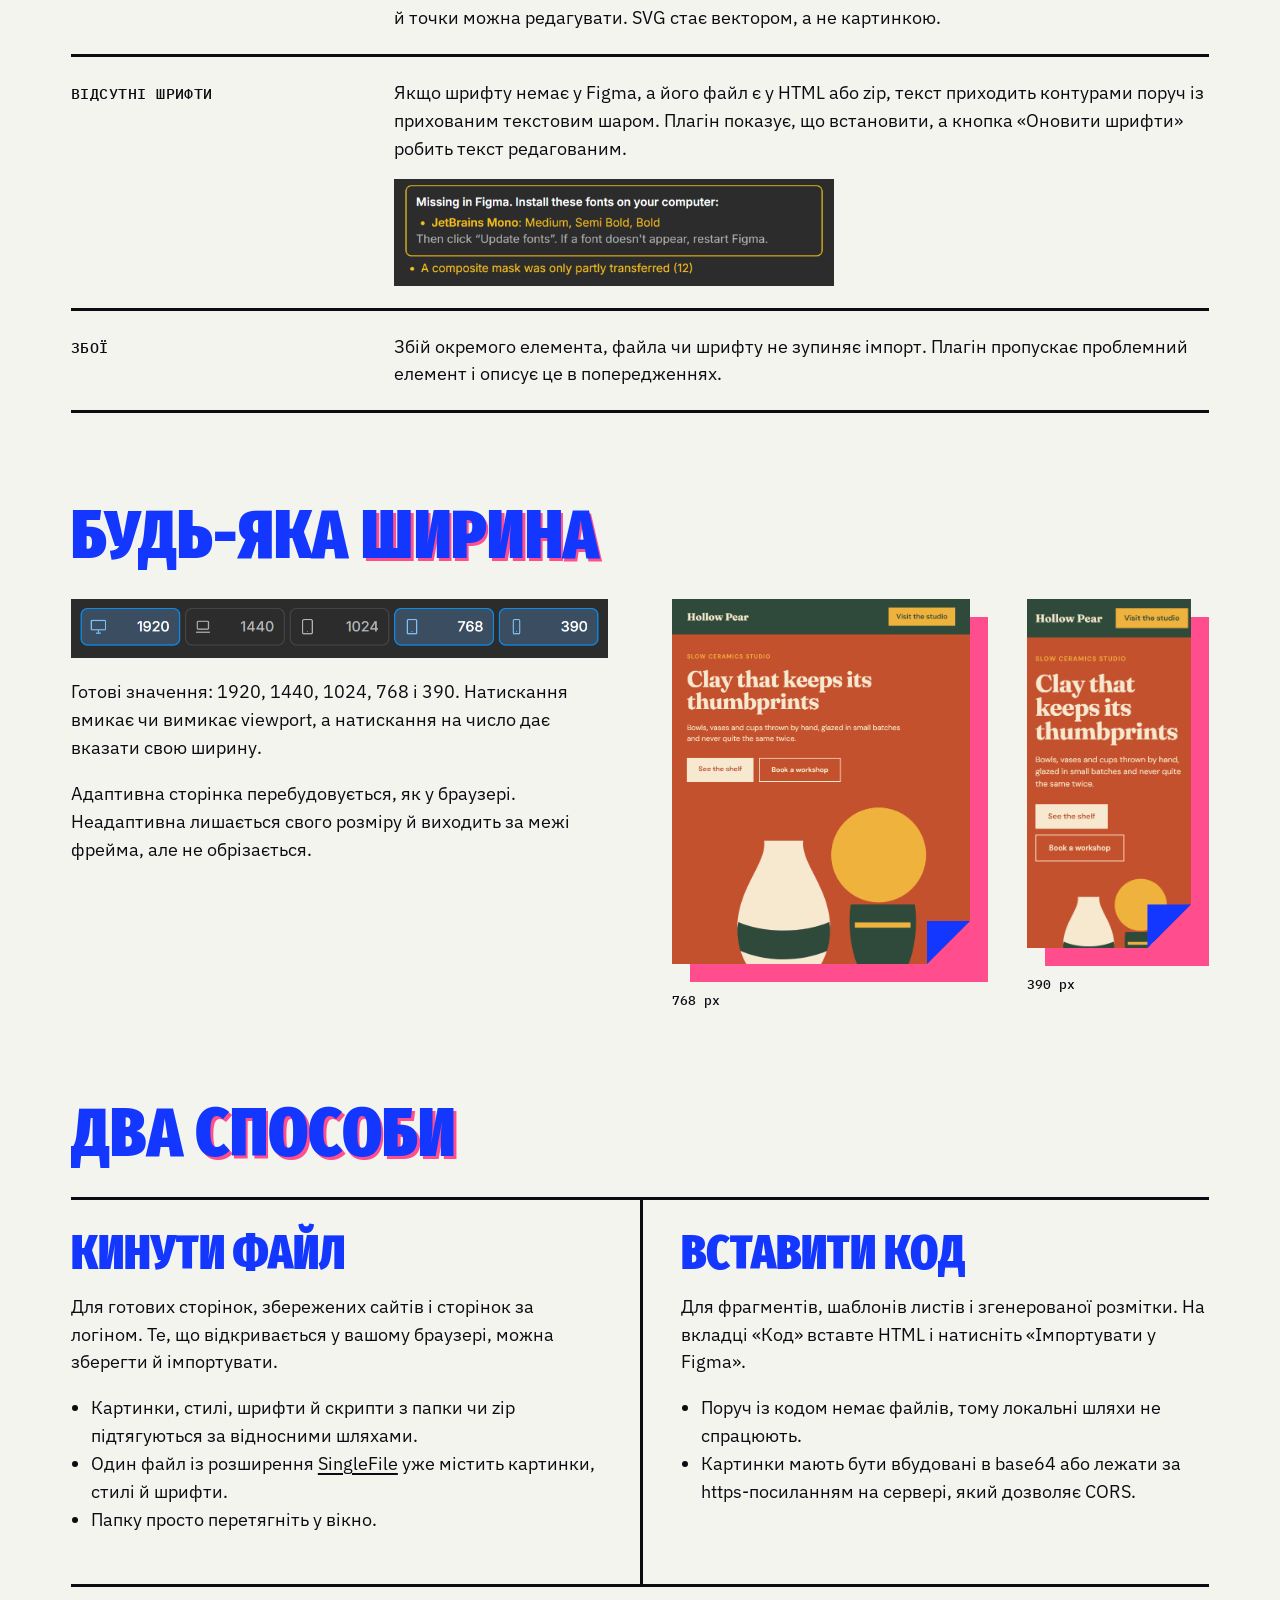
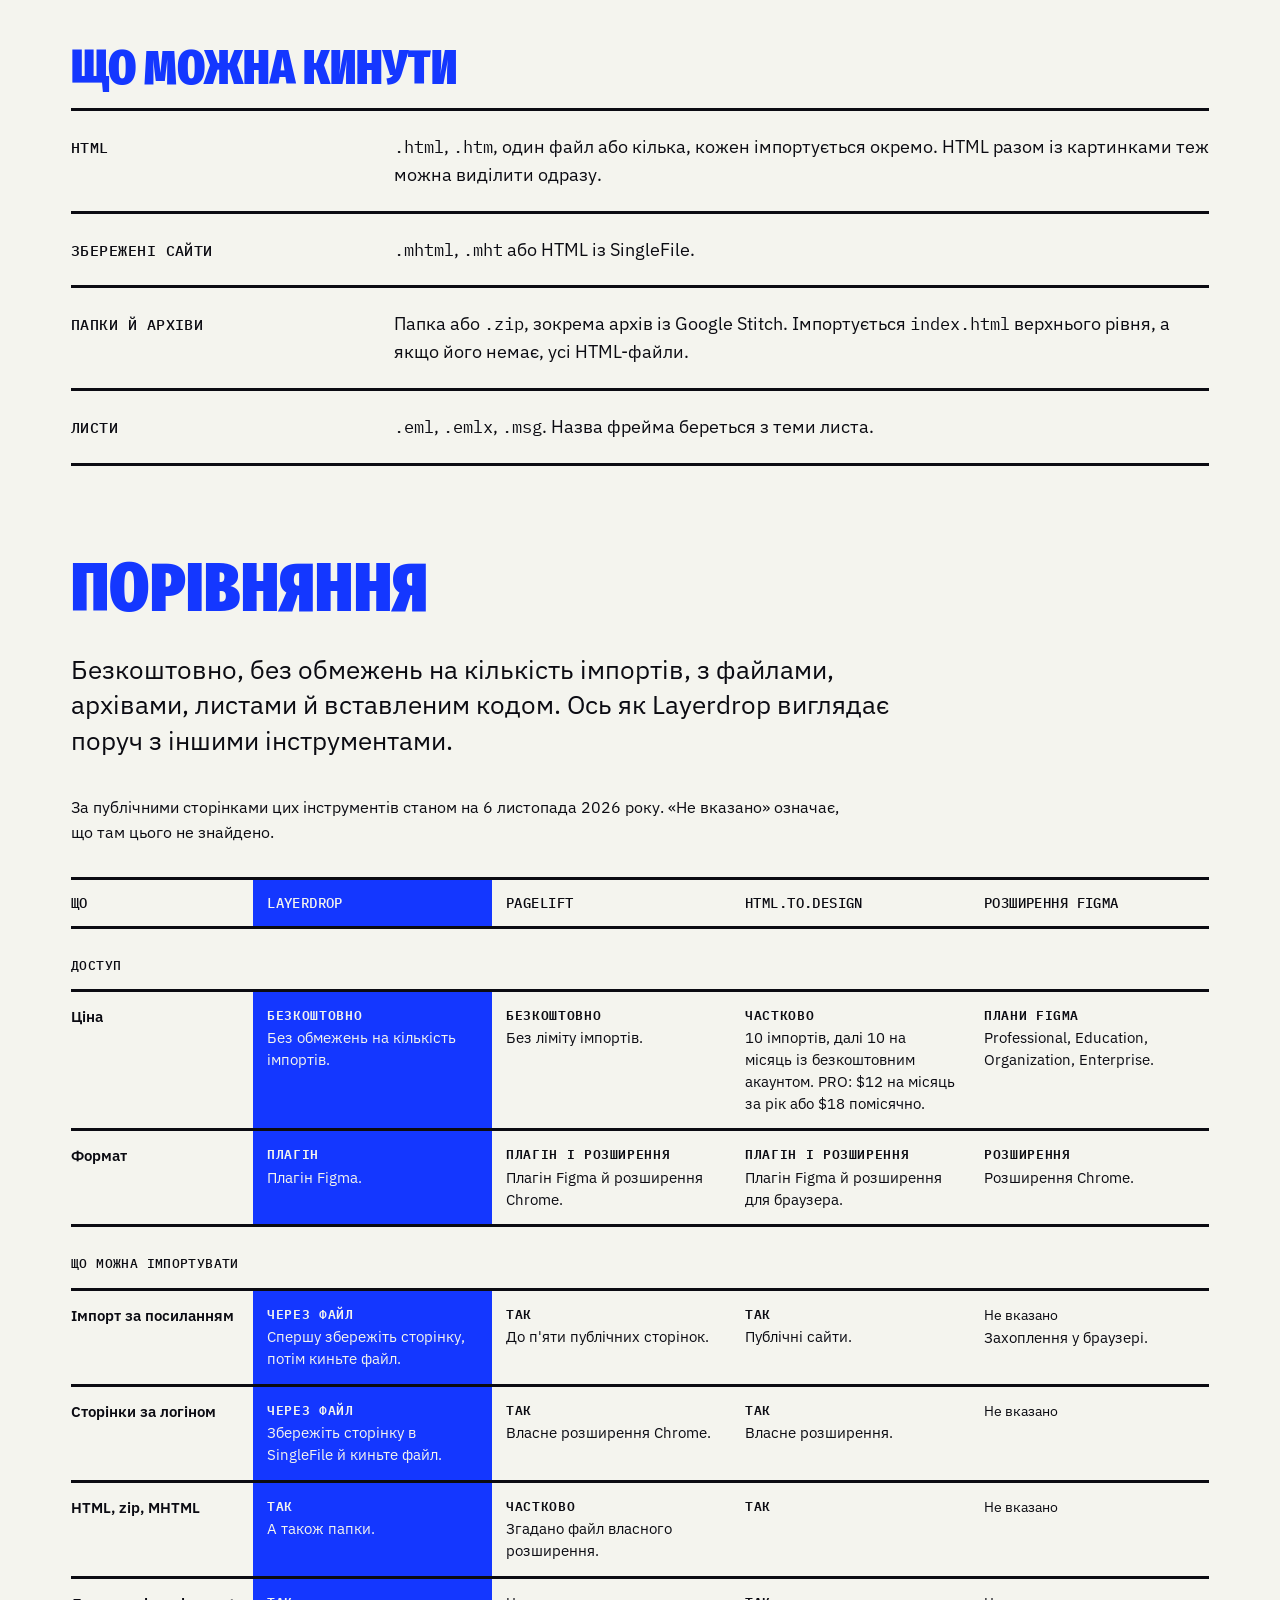
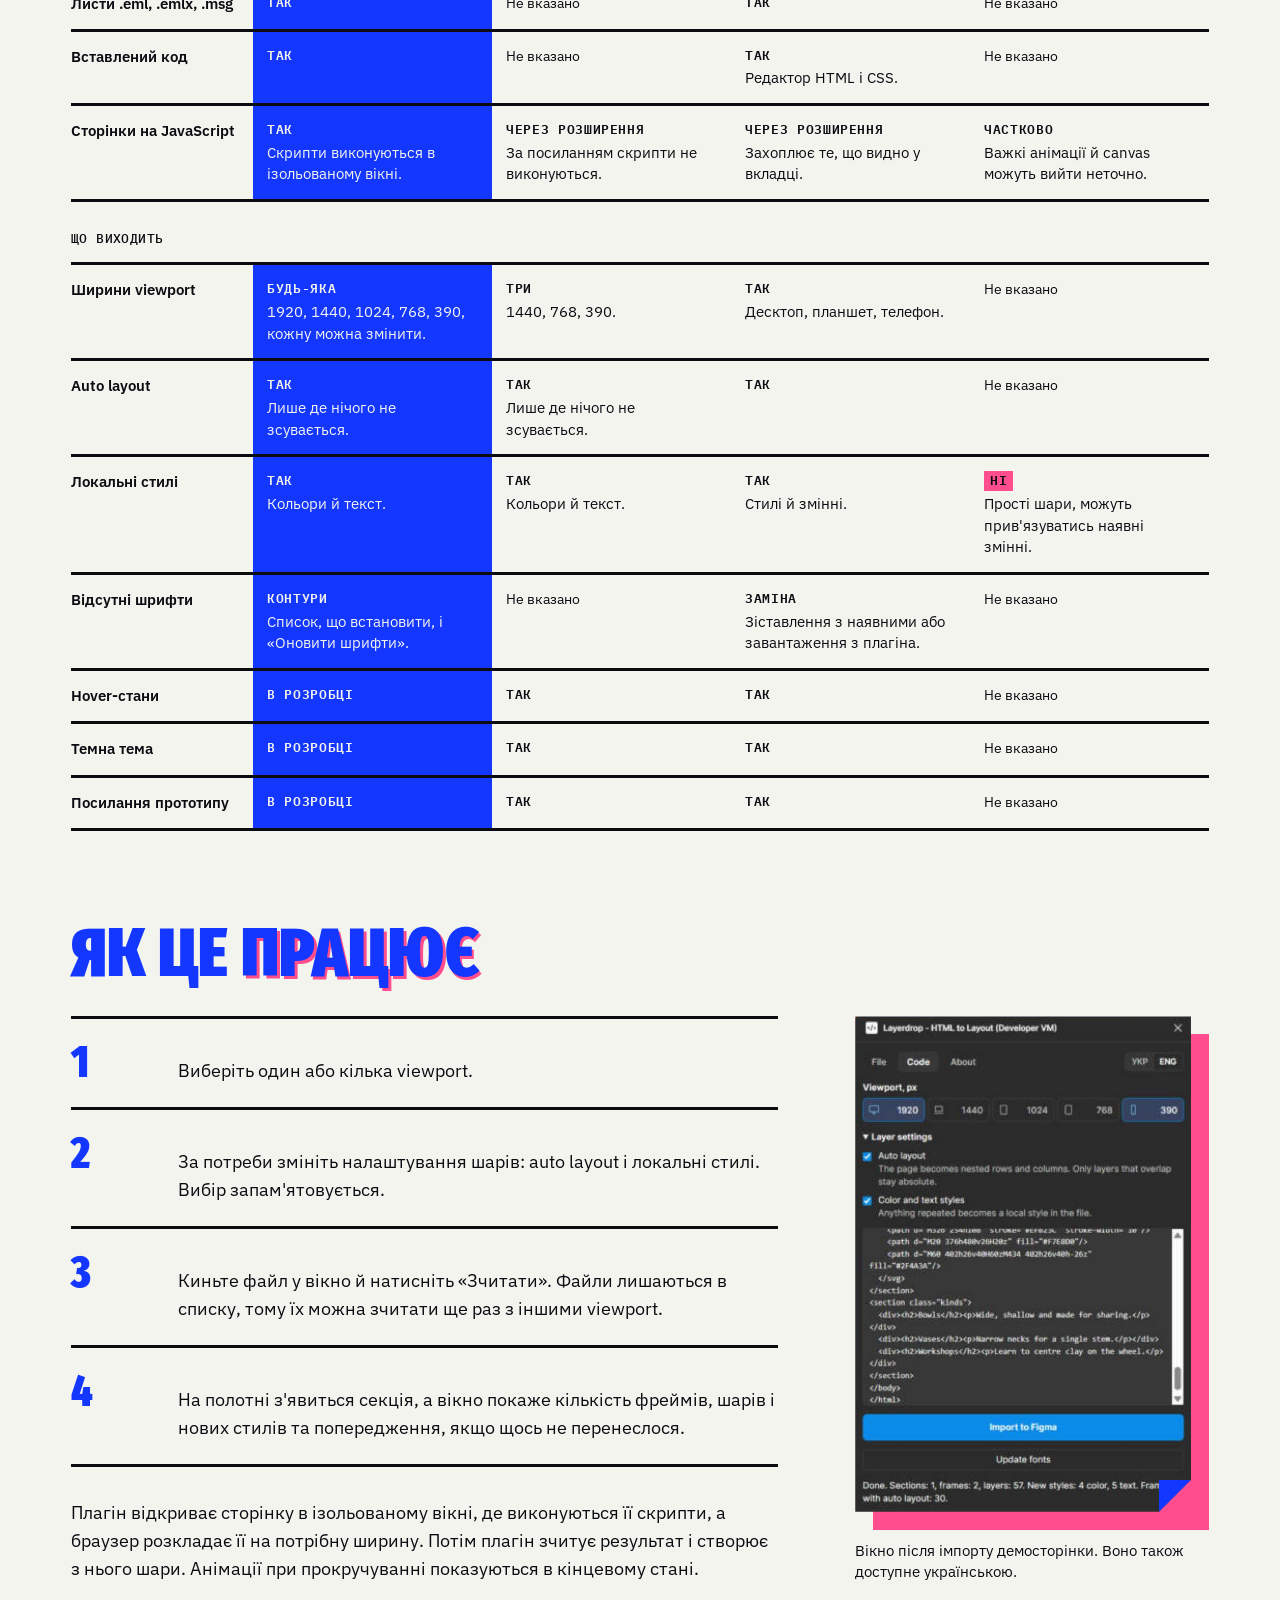
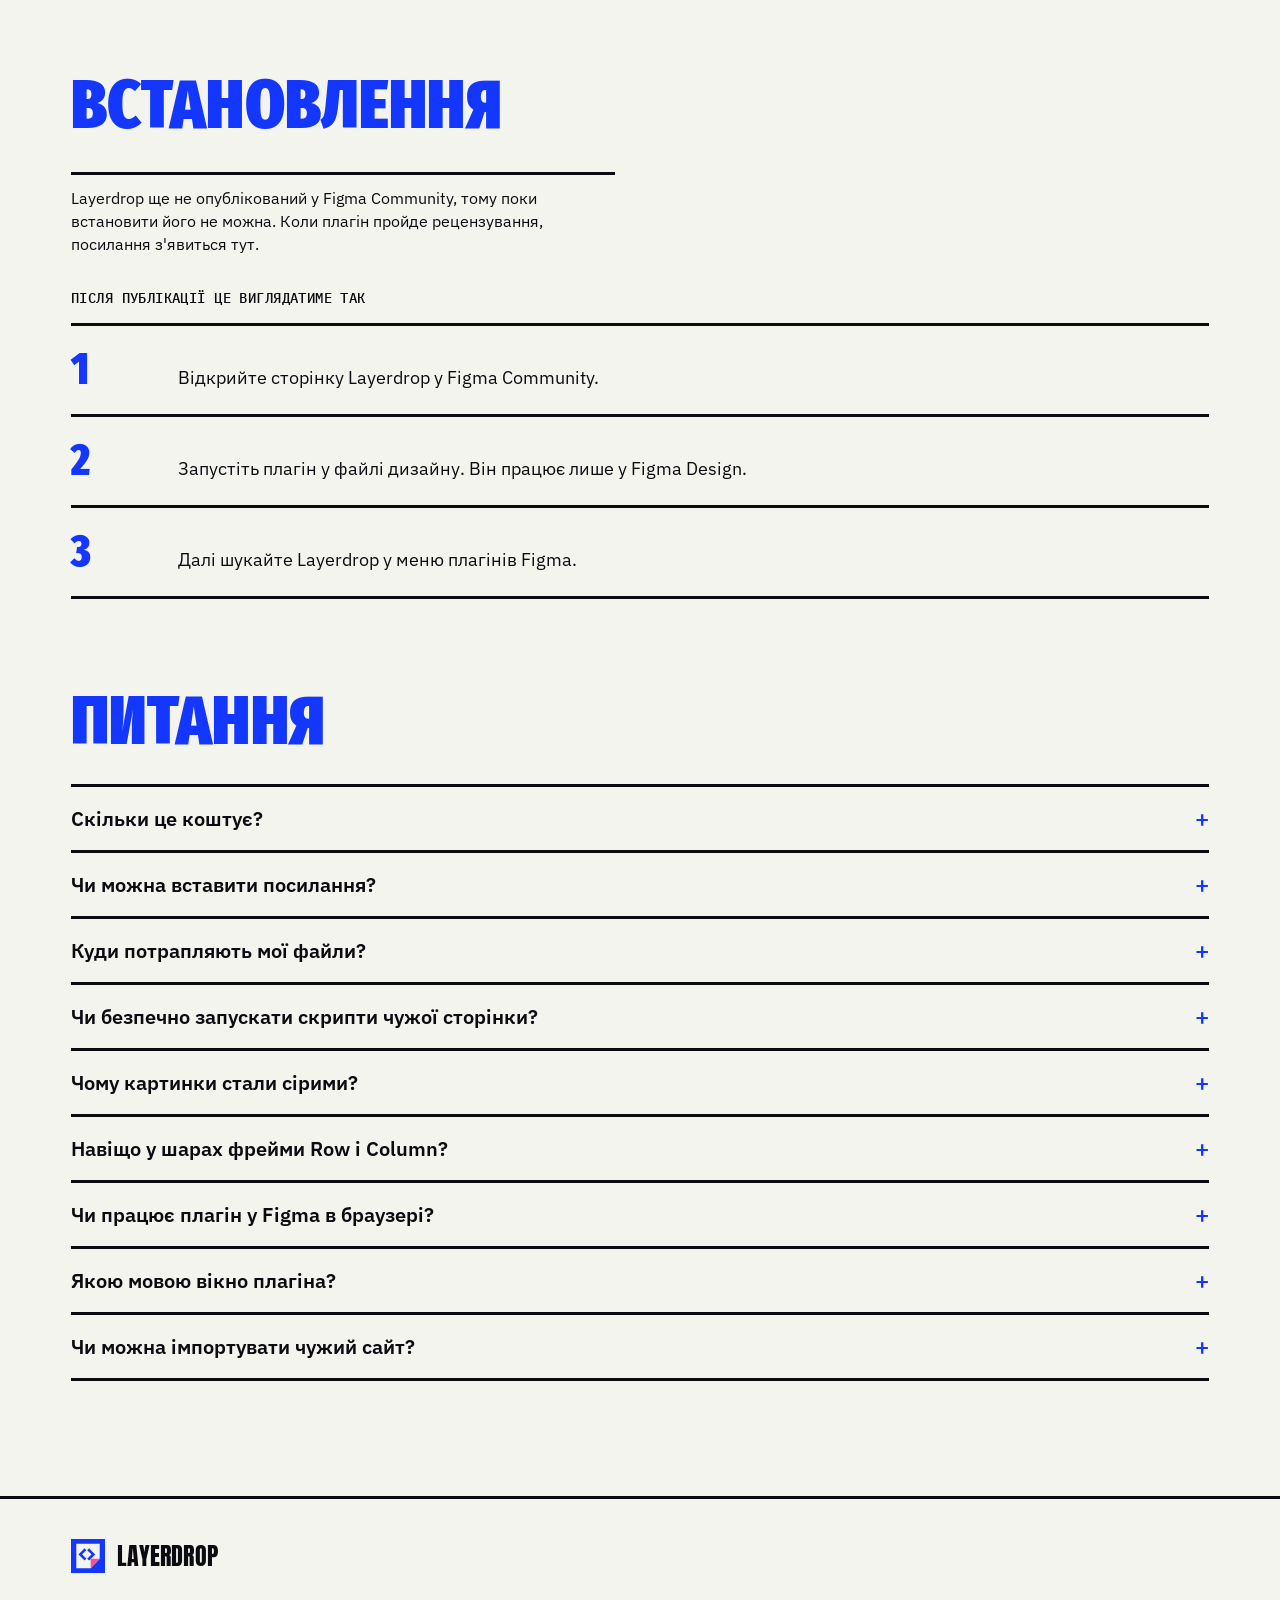
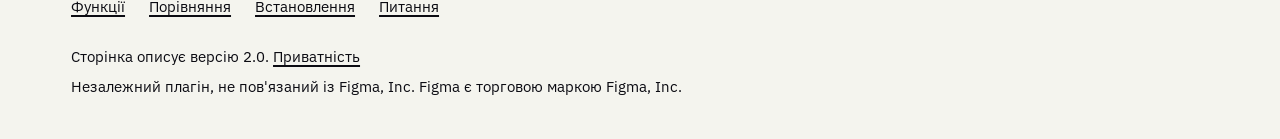
==== commit fbdbb253: "Say the plugin is free and has no URL import Remove the Freemium and Pro section. Import by URL is n" ====
--- a/index.html
+++ b/index.html
@@ -4,7 +4,7 @@
 <meta charset="utf-8">
 <meta name="viewport" content="width=device-width, initial-scale=1">
 <title>Layerdrop - HTML to Layout: плагін Figma, що перетворює HTML і збережені сайти на шари</title>
-<meta name="description" content="Плагін Figma: HTML, збережені сайти, zip, папки й листи стають редагованими шарами з auto layout і стилями.">
+<meta name="description" content="Безкоштовний плагін Figma: HTML, збережені сайти, zip, папки й листи стають редагованими шарами з auto layout і стилями.">
 <link rel="canonical" href="https://ihorbliz.github.io/layerdrop/">
 <link rel="alternate" hreflang="uk" href="https://ihorbliz.github.io/layerdrop/">
 <link rel="alternate" hreflang="en" href="https://ihorbliz.github.io/layerdrop/en/">
@@ -20,7 +20,7 @@
 <link rel="icon" href="assets/icon.svg" type="image/svg+xml">
 <link rel="icon" href="assets/icon-128.png" type="image/png">
 <link rel="preload" href="assets/fonts/fira-sans-extra-condensed-900-cyrillic.woff2" as="font" type="font/woff2" crossorigin>
-<link rel="stylesheet" href="assets/site.css?v=5">
+<link rel="stylesheet" href="assets/site.css?v=6">
 <script src="assets/community-link.js" defer></script>
 </head>
 <body>
@@ -30,7 +30,6 @@
   <nav aria-label="Розділи">
     <a href="#features">Функції</a>
     <a href="#compare">Порівняння</a>
-    <a href="#pricing">Версії</a>
     <a href="#install">Встановлення</a>
     <a href="#faq">Питання</a>
     <a href="privacy/">Приватність</a>
@@ -45,7 +44,7 @@
 <section class="hero">
   <div class="hero-grid">
     <div class="hero-copy">
-      <p class="mono">Layerdrop - HTML to Layout. Плагін Figma</p>
+      <p class="mono">Layerdrop - HTML to Layout. Безкоштовний плагін Figma</p>
       <h1>Киньте файл.<br>Отримайте <span class="ink2">шари</span></h1>
       <p class="lede">Layerdrop перетворює HTML, збережені сайти, архіви й листи на редаговані шари Figma. Стилі зберігаються: кольори й текст стають локальними стилями, а результат виглядає як сторінка в браузері.</p>
       <div class="actions">
@@ -129,7 +128,7 @@
 
 <section id="compare">
   <h2 id="compare-title">Порівняння</h2>
-  <p class="lede">Файли, архіви, листи й вставлений код в одному плагіні. Ось як Layerdrop виглядає поруч з іншими інструментами.</p>
+  <p class="lede">Безкоштовно, без обмежень на кількість імпортів, з файлами, архівами, листами й вставленим кодом. Ось як Layerdrop виглядає поруч з іншими інструментами.</p>
   <p class="note">За публічними сторінками цих інструментів станом на 6 листопада 2026 року. «Не вказано» означає, що там цього не знайдено.</p>
   <a class="table-skip" href="#how">Пропустити таблицю</a>
   <table class="compare" role="table" aria-labelledby="compare-title">
@@ -145,7 +144,7 @@
     <tbody role="rowgroup">
       <tr role="row" class="group-row"><th role="rowheader" colspan="5" scope="rowgroup" class="group">Доступ</th></tr>
       <tr role="row"><th role="rowheader" scope="row">Ціна</th>
-        <td role="cell" class="us" data-label="Layerdrop"><span><b class="v">Freemium і Pro</b>Дві версії.</span></td>
+        <td role="cell" class="us" data-label="Layerdrop"><span><b class="v">Безкоштовно</b>Без обмежень на кількість імпортів.</span></td>
         <td role="cell" data-label="Pagelift"><span><b class="v">Безкоштовно</b>Без ліміту імпортів.</span></td>
         <td role="cell" data-label="html.to.design"><span><b class="v">Частково</b>10 імпортів, далі 10 на місяць із безкоштовним акаунтом. PRO: $12 на місяць за рік або $18 помісячно.</span></td>
         <td role="cell" data-label="Розшир. Figma"><span><b class="v">Плани Figma</b>Professional, Education, Organization, Enterprise.</span></td></tr>
@@ -158,7 +157,7 @@
     <tbody role="rowgroup">
       <tr role="row" class="group-row"><th role="rowheader" colspan="5" scope="rowgroup" class="group">Що можна імпортувати</th></tr>
       <tr role="row"><th role="rowheader" scope="row">Імпорт за посиланням</th>
-        <td role="cell" class="us" data-label="Layerdrop"><span><b class="v">В розробці</b></span></td>
+        <td role="cell" class="us" data-label="Layerdrop"><span><b class="v">Через файл</b>Спершу збережіть сторінку, потім киньте файл.</span></td>
         <td role="cell" data-label="Pagelift"><span><b class="v">Так</b>До п'яти публічних сторінок.</span></td>
         <td role="cell" data-label="html.to.design"><span><b class="v">Так</b>Публічні сайти.</span></td>
         <td role="cell" data-label="Розшир. Figma"><span><b class="v ns">Не вказано</b>Захоплення у браузері.</span></td></tr>
@@ -248,15 +247,6 @@
   </div>
 </section>
 
-<section id="pricing">
-  <h2>Дві <span class="ink2">версії</span></h2>
-  <div class="plans">
-    <div class="plan"><h3>Freemium</h3></div>
-    <div class="plan"><h3>Pro</h3></div>
-  </div>
-  <p class="plans-note">Що входить у кожну версію, ми оголосимо згодом.</p>
-</section>
-
 <section id="install">
   <h2>Встановлення</h2>
   <p class="status gap-b" data-community-pending>Layerdrop ще не опублікований у Figma Community, тому поки встановити його не можна. Коли плагін пройде рецензування, посилання з'явиться тут.</p>
@@ -272,8 +262,8 @@
 <section id="faq">
   <h2>Питання</h2>
   <div class="faq">
-    <details><summary>Скільки це коштує?</summary><div>Буде дві версії: Freemium і Pro. Що входить у кожну, ми оголосимо згодом.</div></details>
-    <details><summary>Чи можна вставити посилання?</summary><div>Імпорт за посиланням у розробці. Поки збережіть сторінку через SingleFile і киньте файл: скрипти вже відпрацювали, а за логіном така сторінка теж зберігається.</div></details>
+    <details><summary>Скільки це коштує?</summary><div>Layerdrop безкоштовний, без обмежень на кількість імпортів.</div></details>
+    <details><summary>Чи можна вставити посилання?</summary><div>Посилання плагін не приймає, тому сторінку спершу треба зберегти. Збережіть її через SingleFile і киньте файл: скрипти вже відпрацювали, а за логіном така сторінка теж зберігається.</div></details>
     <details><summary>Куди потрапляють мої файли?</summary><div>Вони нікуди не надсилаються, бо сервера в плагіна немає. Запити робить лише сама сторінка і, для шрифту, що не завантажився, плагін до Google Fonts. Докладно описано в <a href="privacy/">політиці приватності</a>.</div></details>
     <details><summary>Чи безпечно запускати скрипти чужої сторінки?</summary><div>Сторінка працює в ізольованому вікні й не має доступу до плагіна та файла Figma. Але скрипти можуть робити свої запити в інтернет, а нескінченний цикл може завісити вікно. Не імпортуйте сторінки, яким не довіряєте.</div></details>
     <details><summary>Чому картинки стали сірими?</summary><div>Плагін не зміг отримати файл: поруч немає папки або сервер не дозволяє CORS. Киньте папку чи zip або збережіть сторінку через SingleFile, яке вшиває картинки у файл.</div></details>
@@ -287,7 +277,7 @@
 
 <footer>
   <a class="logo" href="./"><img src="assets/icon.svg" alt="" width="28" height="28">Layerdrop</a>
-  <nav aria-label="Розділи"><a href="#features">Функції</a><a href="#compare">Порівняння</a><a href="#pricing">Версії</a><a href="#install">Встановлення</a><a href="#faq">Питання</a></nav>
+  <nav aria-label="Розділи"><a href="#features">Функції</a><a href="#compare">Порівняння</a><a href="#install">Встановлення</a><a href="#faq">Питання</a></nav>
   <p>Сторінка описує версію 2.0. <a href="privacy/">Приватність</a></p>
   <p>Незалежний плагін, не пов'язаний із Figma, Inc. Figma є торговою маркою Figma, Inc.</p>
 </footer>
--- a/assets/site.css
+++ b/assets/site.css
@@ -194,13 +194,6 @@
 .compare .n { background: var(--pink); color: var(--ink); width: fit-content; padding: 0 6px; }
 .compare th.group { font: 500 13px/1.4 var(--mono); letter-spacing: .03em; text-transform: uppercase; padding-top: 28px; }
 .table-skip { display: none; margin-top: 20px; padding: 10px 0; font-weight: 600; }
-
-/* Pricing */
-.plans { display: grid; grid-template-columns: 1fr 1fr; border-top: 3px solid var(--ink); border-bottom: 3px solid var(--ink); }
-.plan { padding: 28px clamp(24px, 3vw, 48px) 32px 0; }
-.plan + .plan { padding-left: clamp(24px, 3vw, 48px); padding-right: 0; border-left: 3px solid var(--ink); }
-.plan h3 { font: var(--display-weight) clamp(44px, 5.4vw, 96px)/1.05 var(--display); text-transform: uppercase; color: var(--blue); }
-.plans-note { margin-top: 20px; }
 
 /* Steps */
 .window-sheet { --fold: 32px; }
@@ -284,9 +277,6 @@
   .ways > div + div { padding: 22px 0; border-left: 0; border-top: 3px solid var(--ink); }
   html[lang="uk"] h1 { font-size: 14.4vw; }
   html[lang="en"] h1 { font-size: 18.5vw; }
-  .plans { grid-template-columns: 1fr; }
-  .plan, .plan + .plan { padding: 20px 0; border-left: 0; }
-  .plan + .plan { border-top: 3px solid var(--ink); }
   .faq summary { font-size: 18px; }
   .faq details > div { padding-right: 0; }
   .top { padding-block: 14px; gap: 10px 16px; }
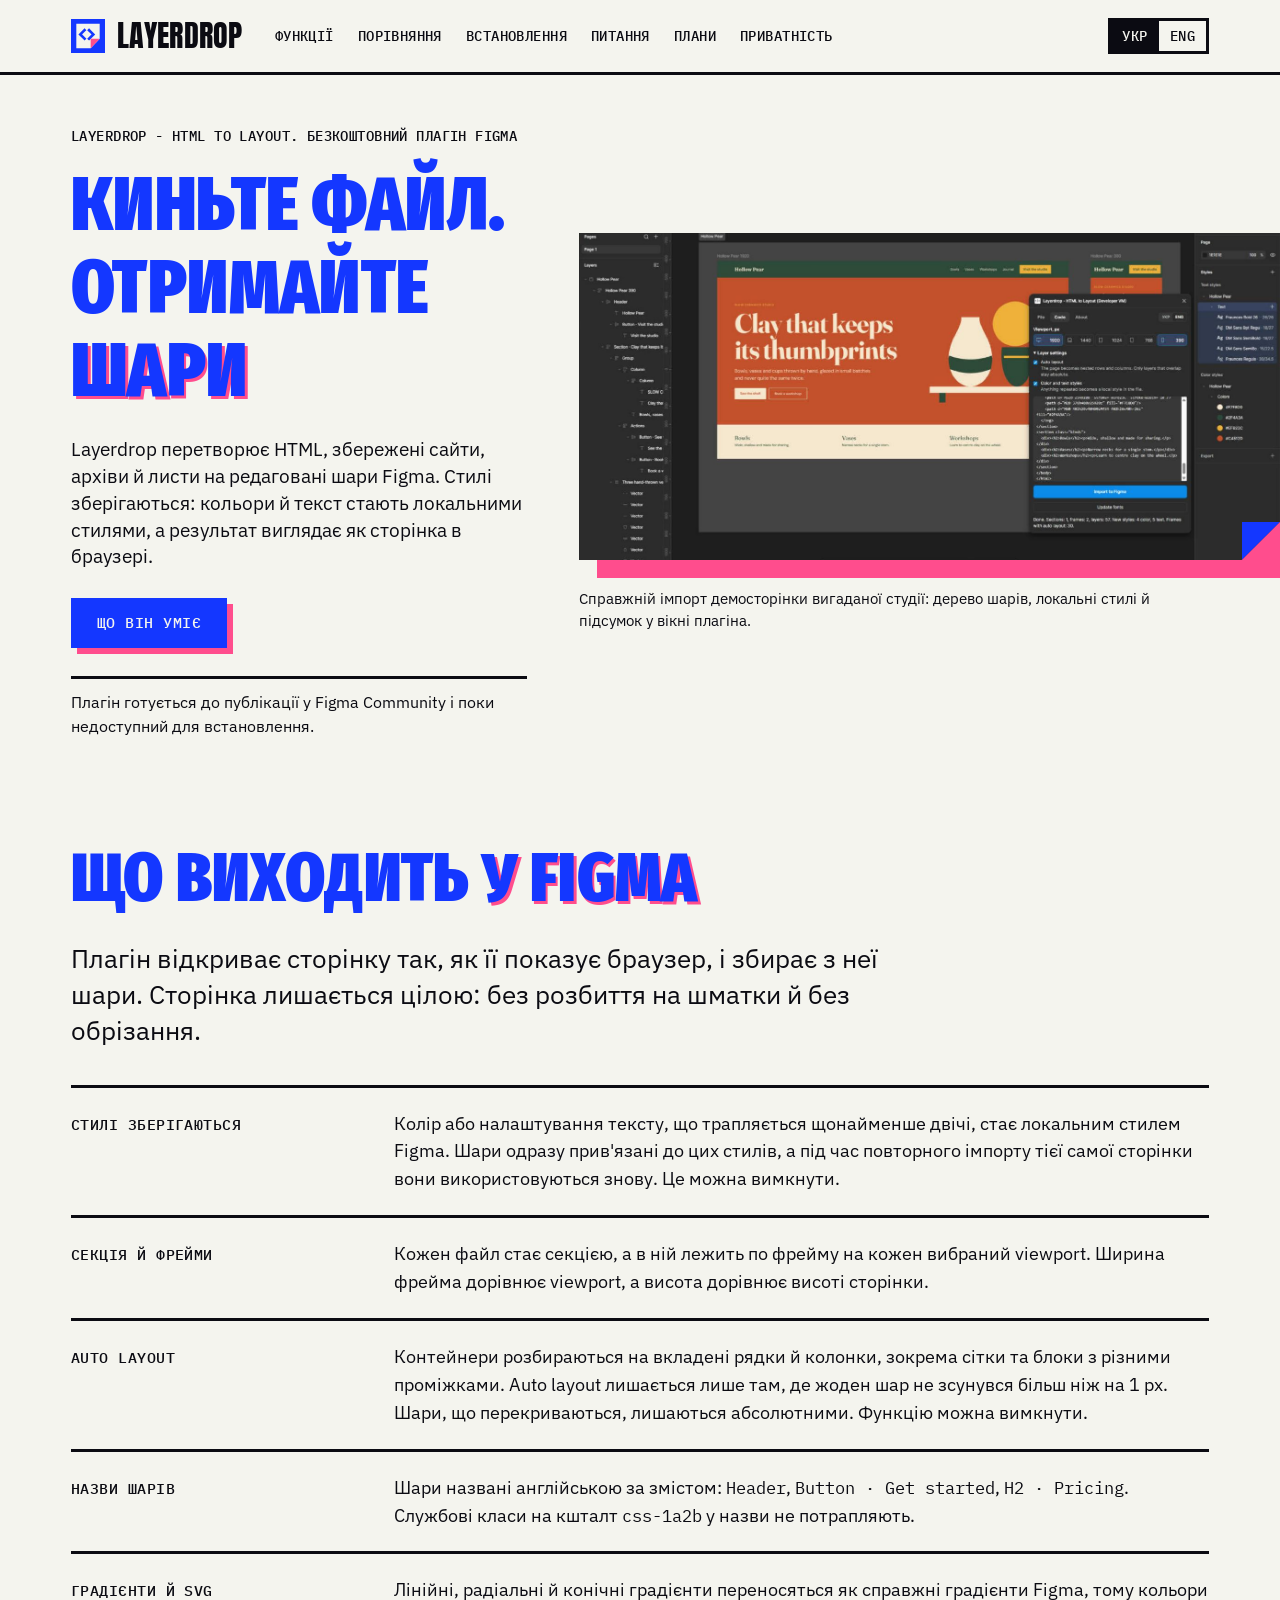
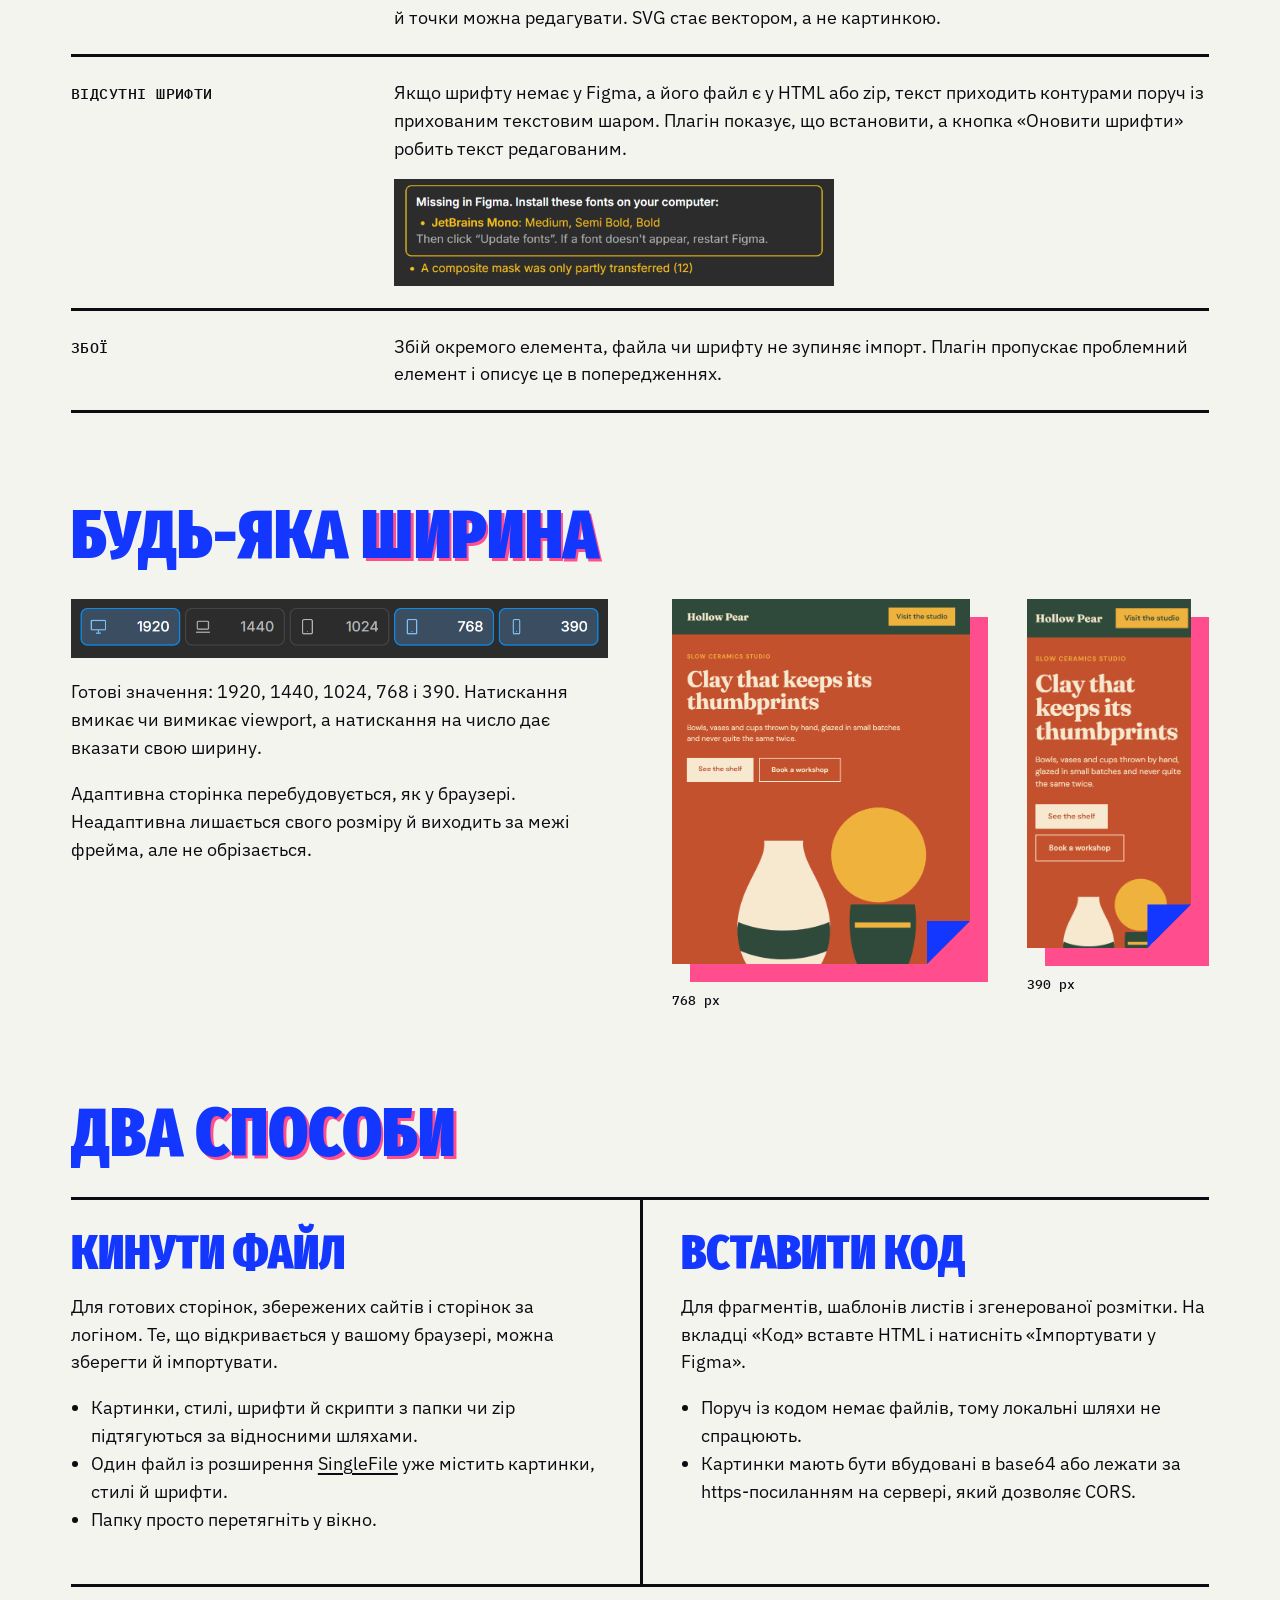
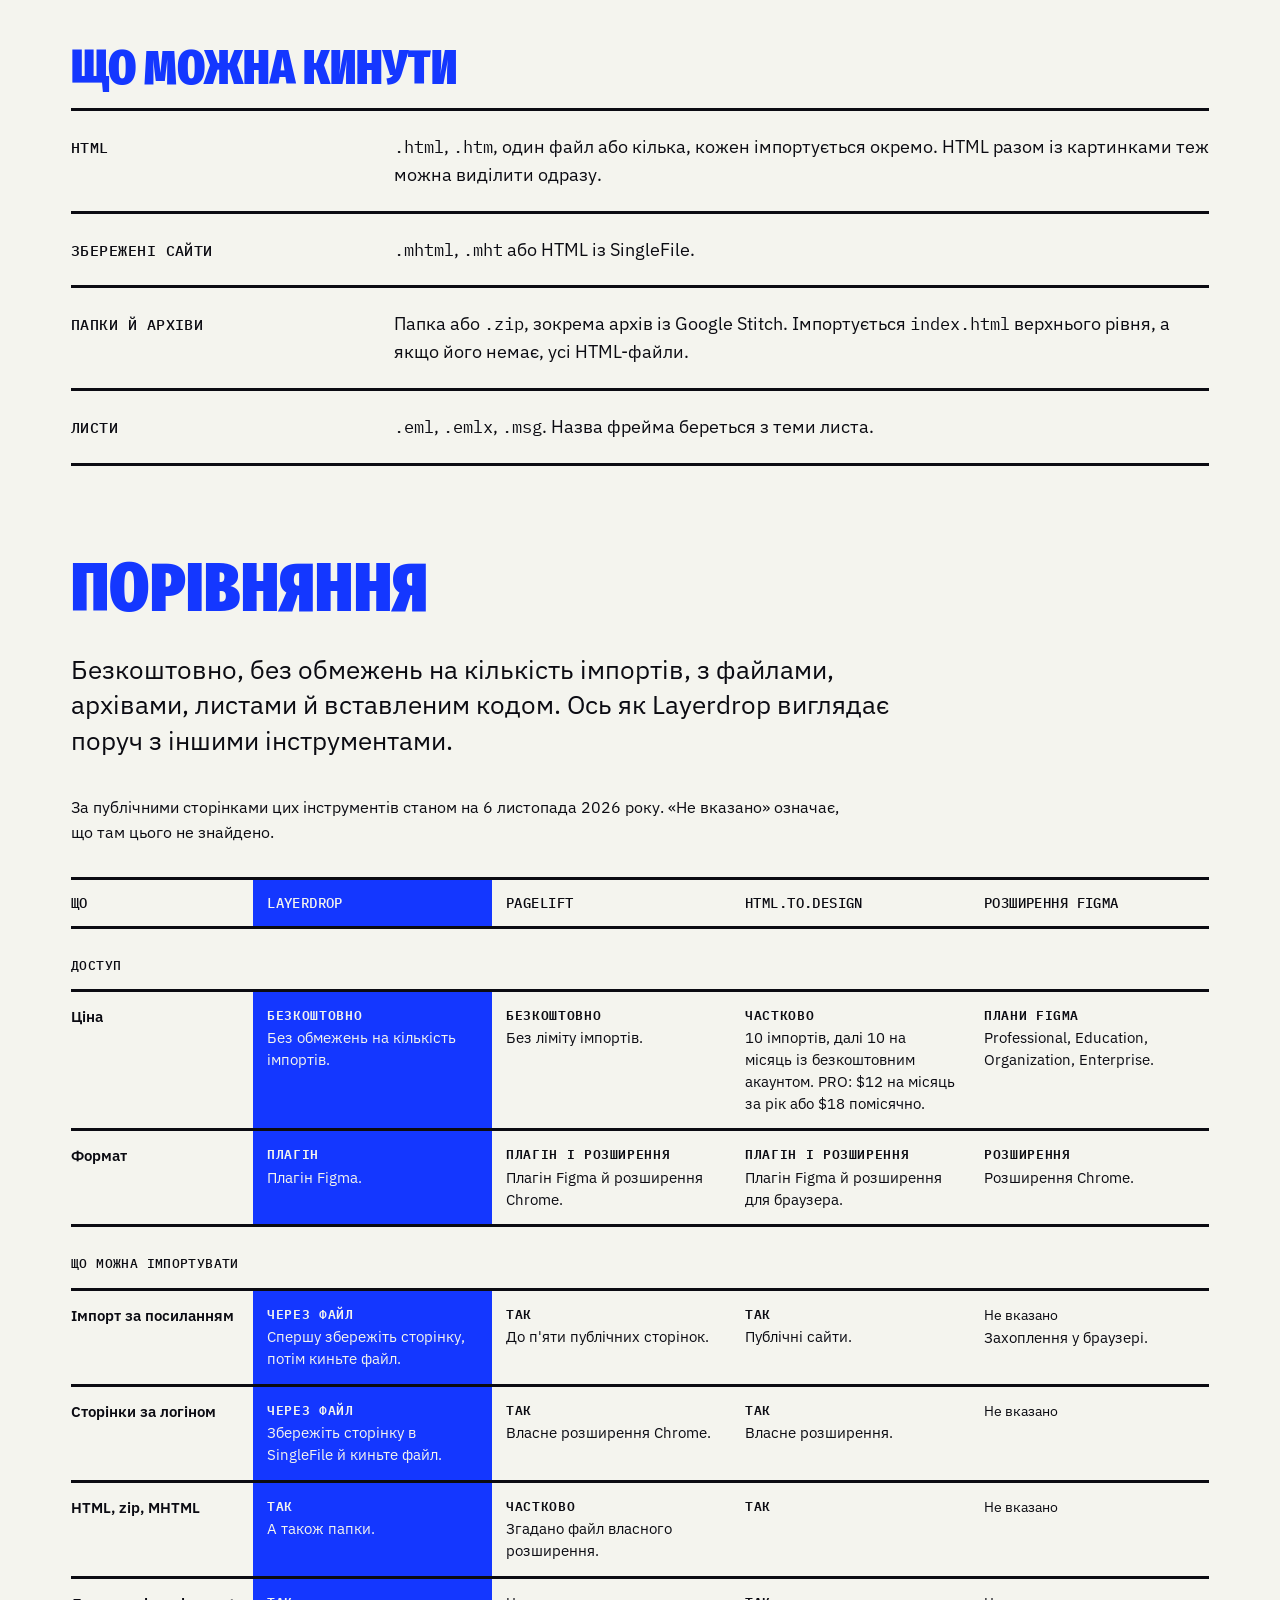
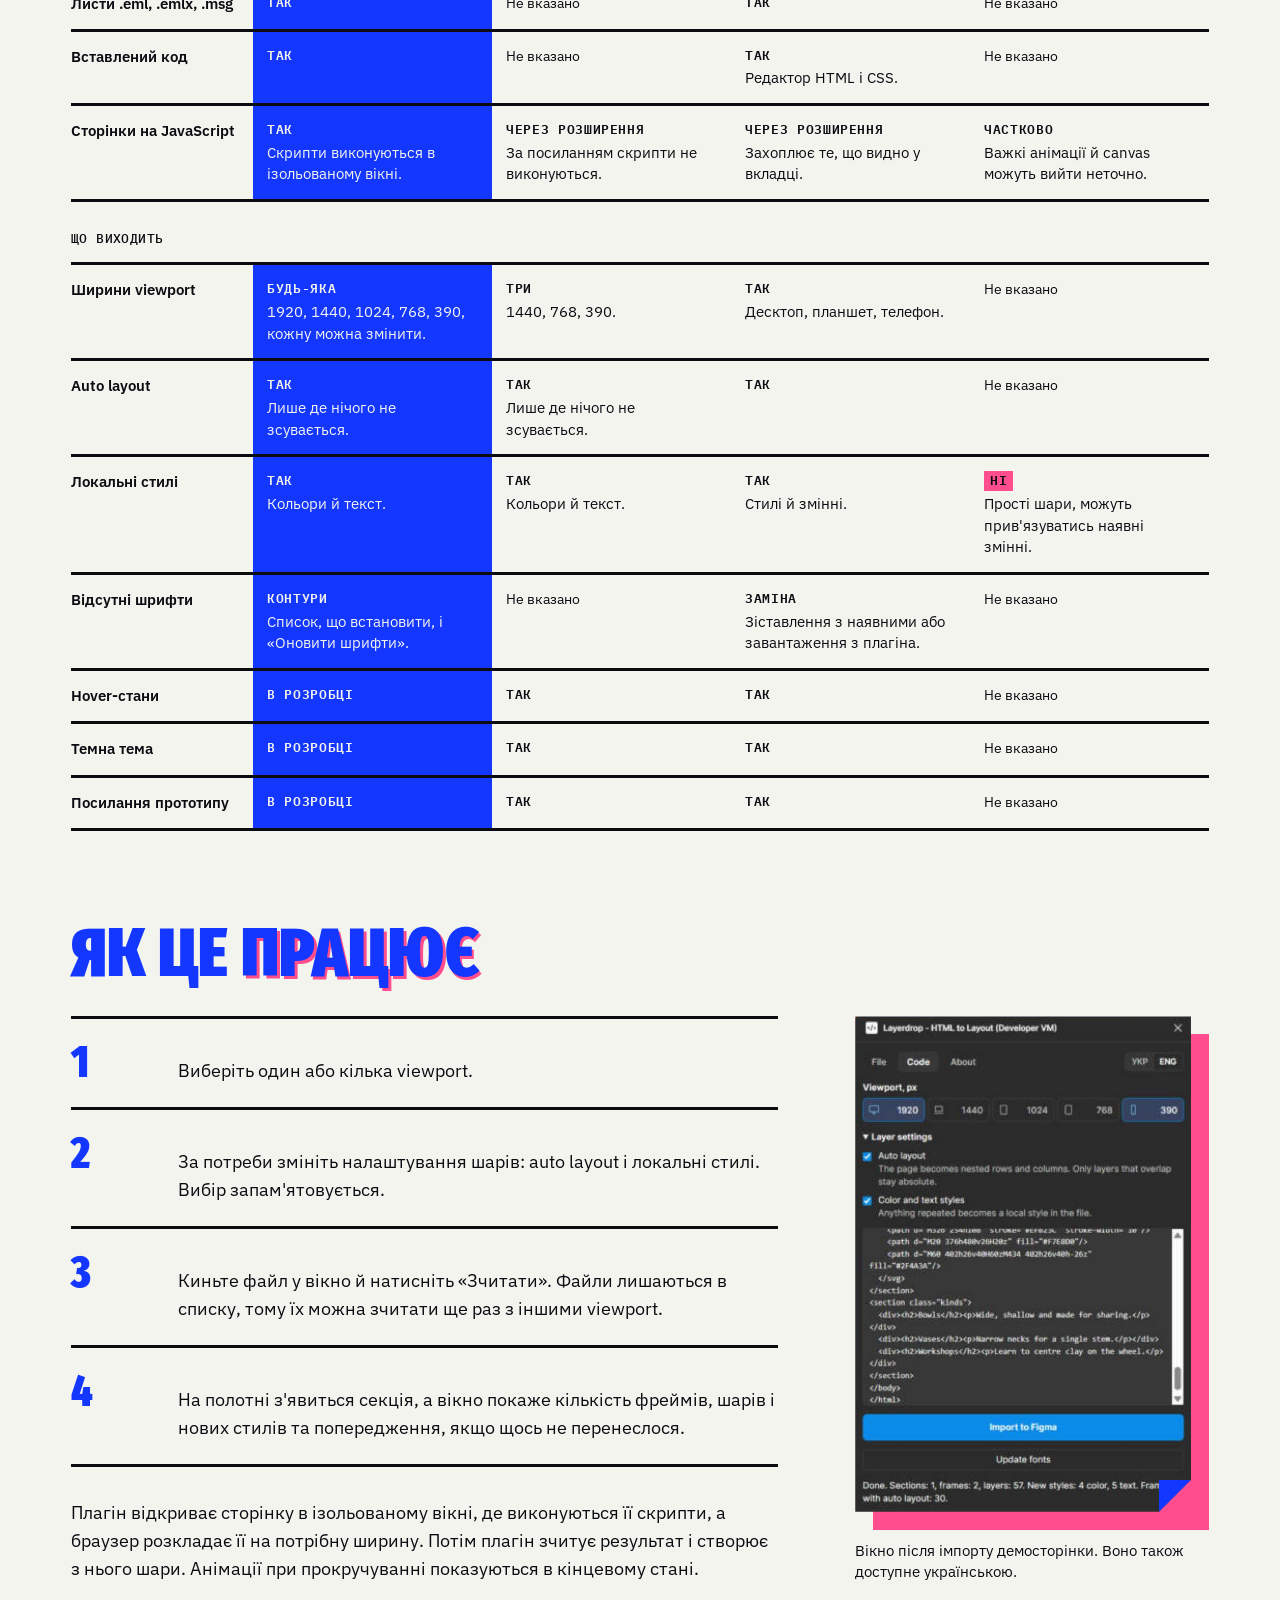
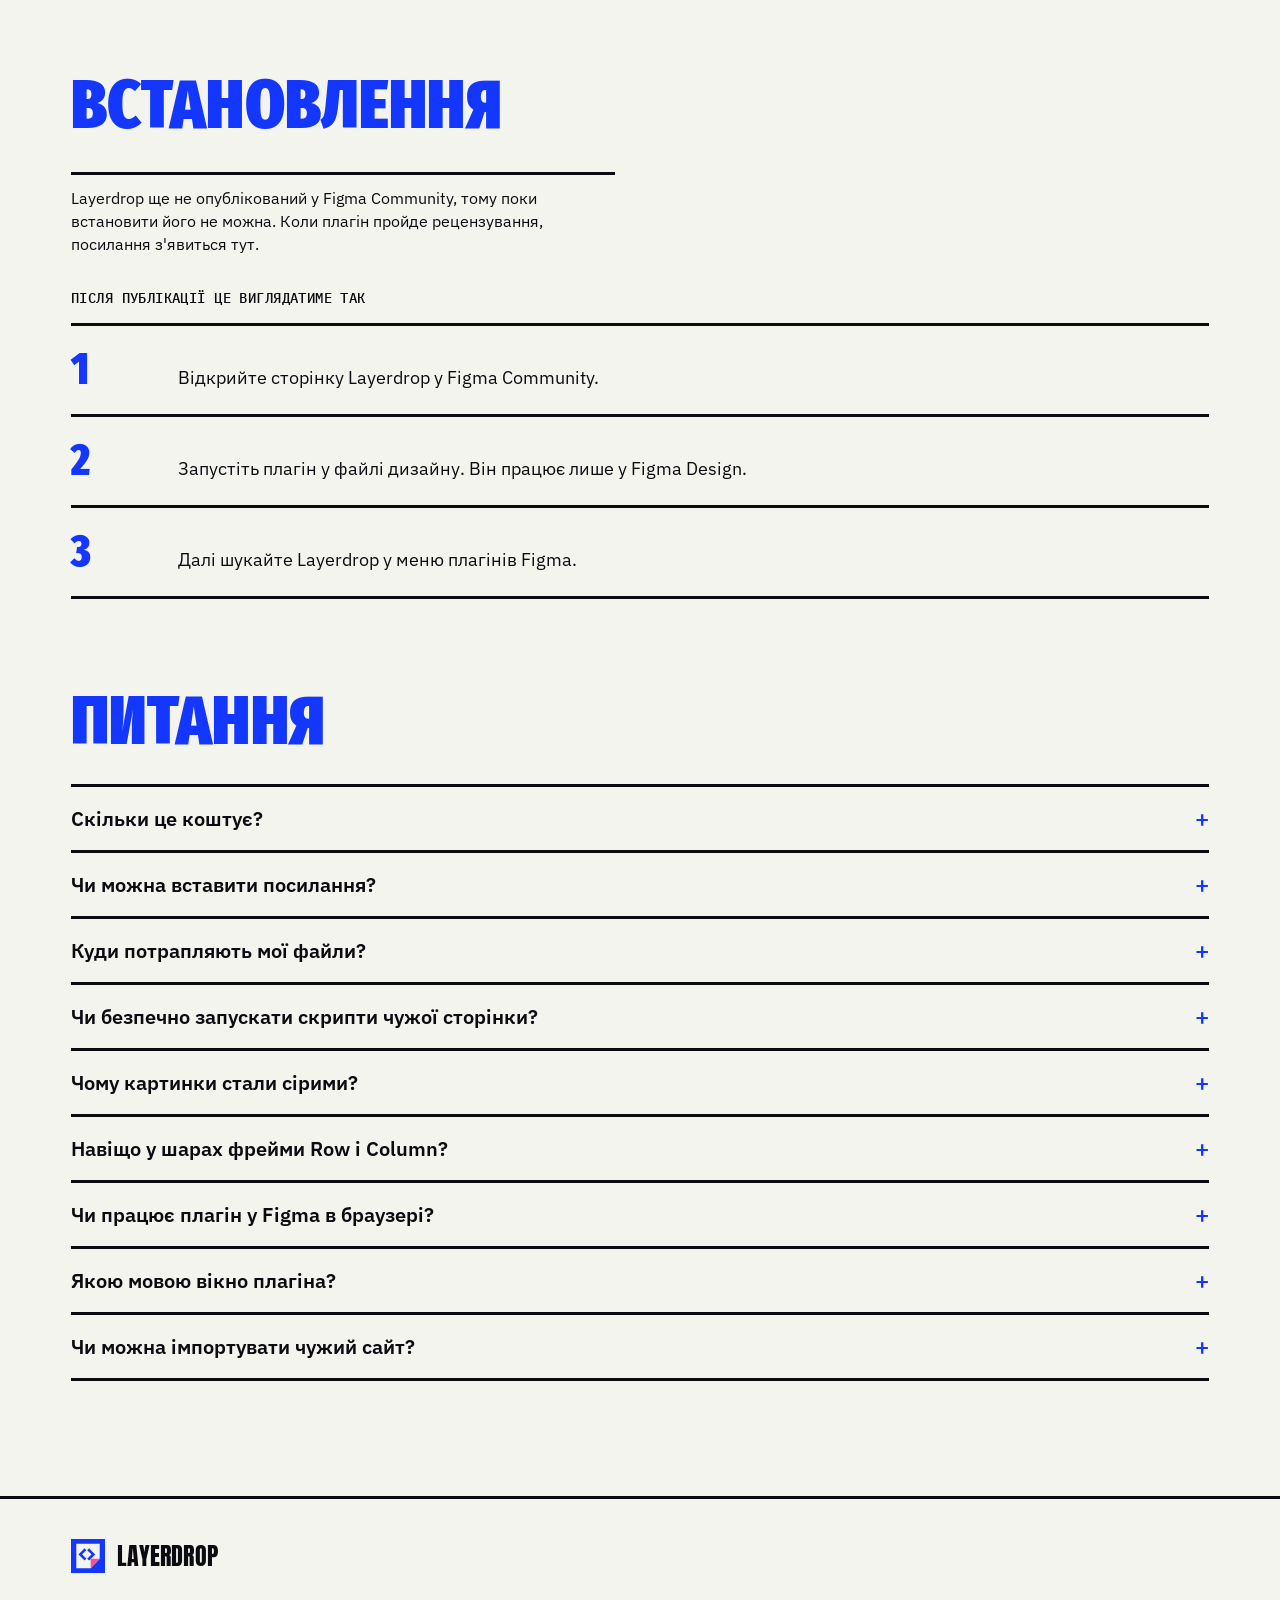
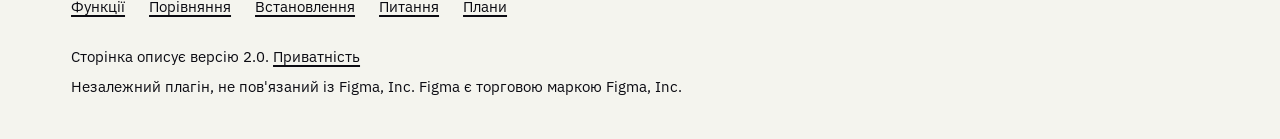
==== commit 9b54b129: "Add a roadmap page to the website The items for both languages live in one list, assets/roadmap-item" ====
--- a/index.html
+++ b/index.html
@@ -32,6 +32,7 @@
     <a href="#compare">Порівняння</a>
     <a href="#install">Встановлення</a>
     <a href="#faq">Питання</a>
+    <a href="roadmap/">Плани</a>
     <a href="privacy/">Приватність</a>
   </nav>
   <div class="lang" role="group" aria-label="Мова">
@@ -277,7 +278,7 @@
 
 <footer>
   <a class="logo" href="./"><img src="assets/icon.svg" alt="" width="28" height="28">Layerdrop</a>
-  <nav aria-label="Розділи"><a href="#features">Функції</a><a href="#compare">Порівняння</a><a href="#install">Встановлення</a><a href="#faq">Питання</a></nav>
+  <nav aria-label="Розділи"><a href="#features">Функції</a><a href="#compare">Порівняння</a><a href="#install">Встановлення</a><a href="#faq">Питання</a><a href="roadmap/">Плани</a></nav>
   <p>Сторінка описує версію 2.0. <a href="privacy/">Приватність</a></p>
   <p>Незалежний плагін, не пов'язаний із Figma, Inc. Figma є торговою маркою Figma, Inc.</p>
 </footer>
